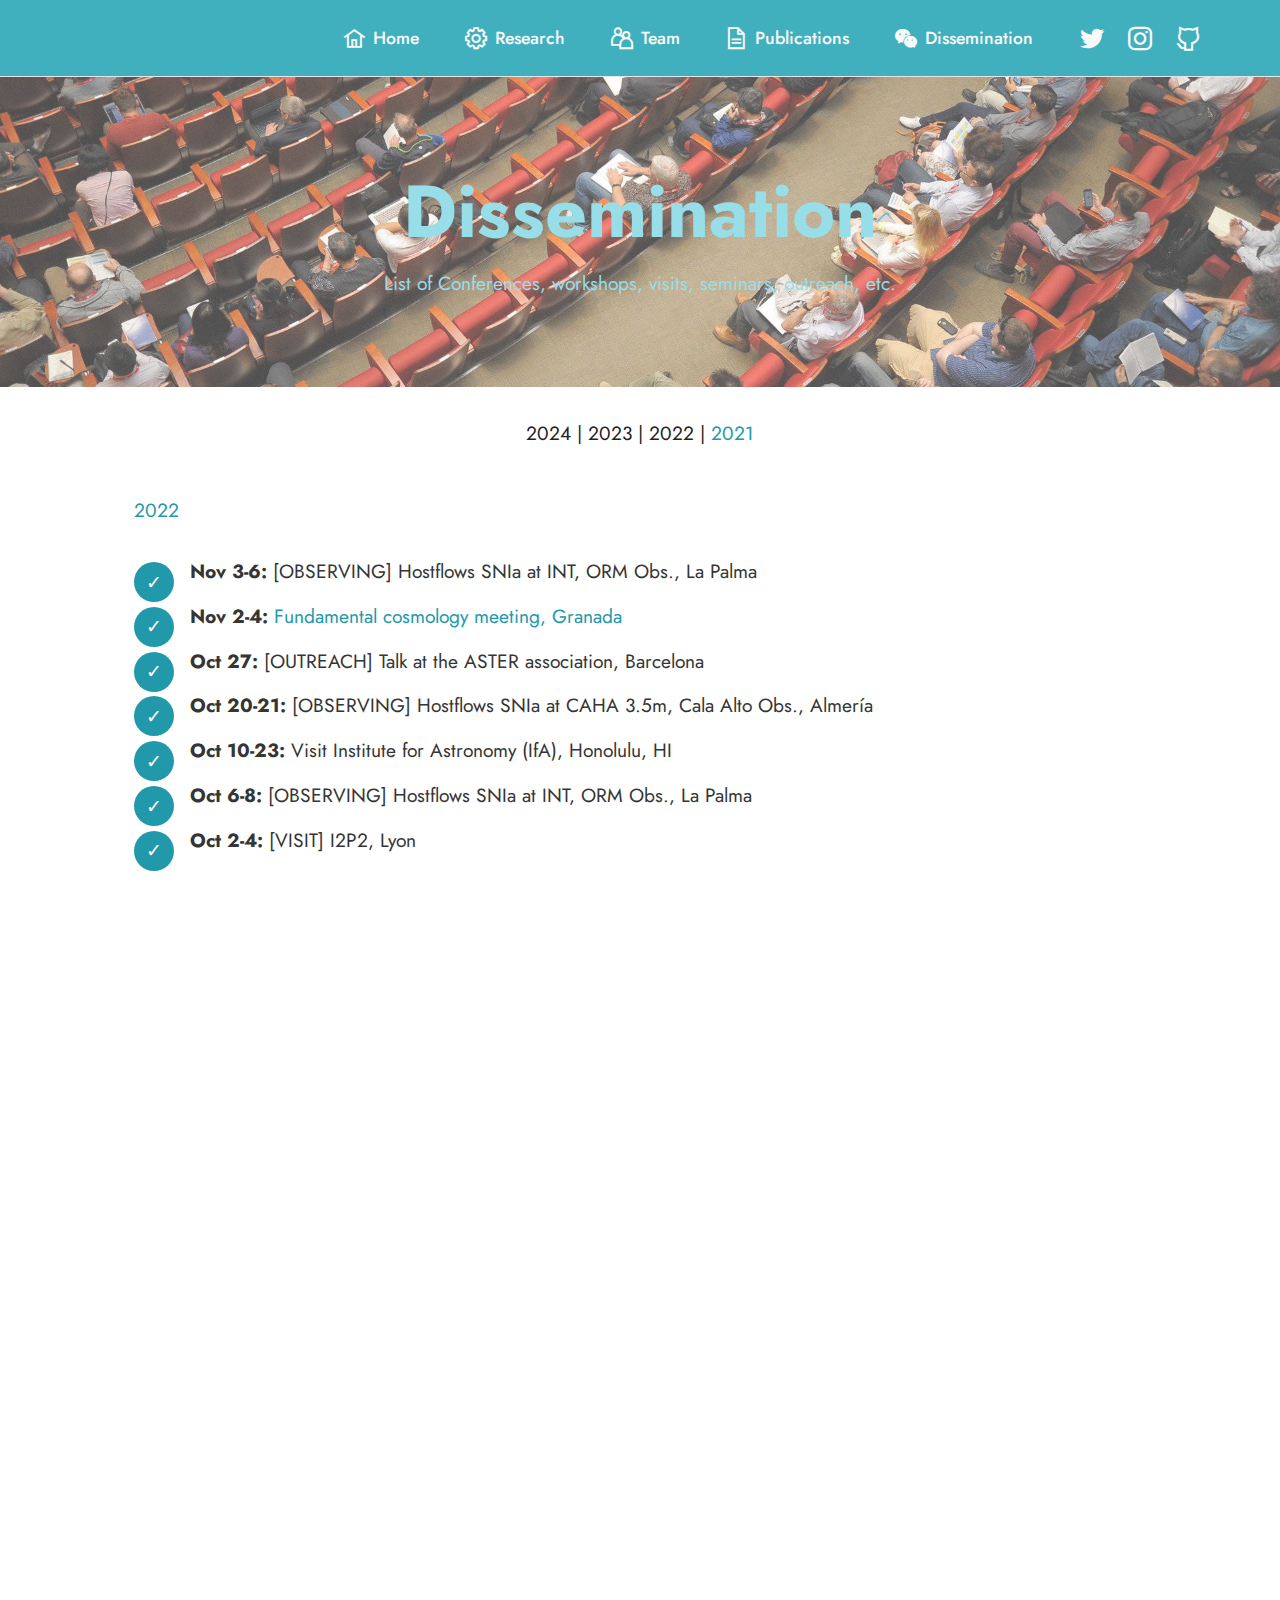
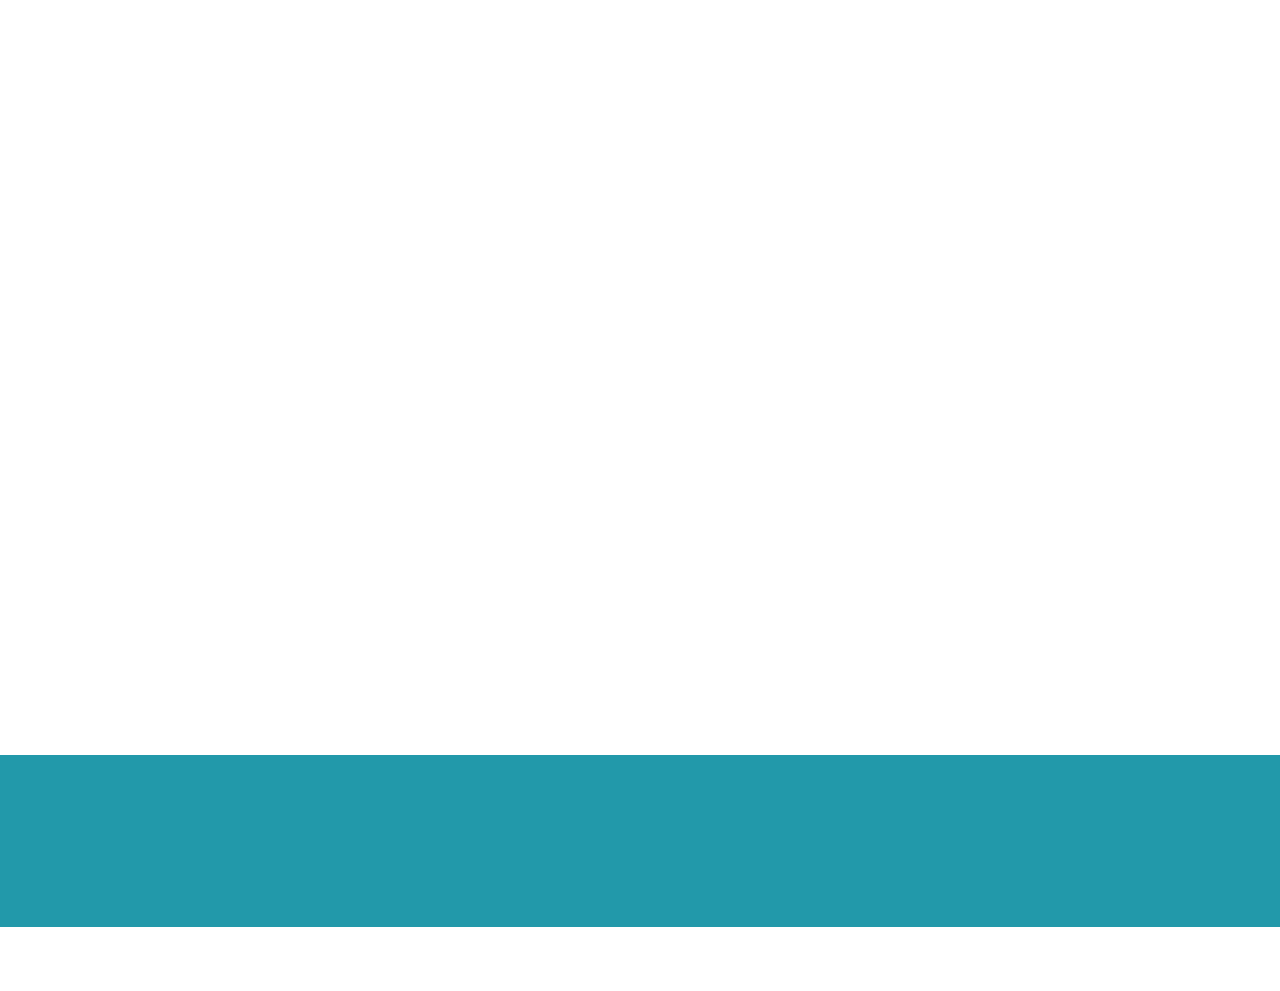
==== dissemination.html @ d5dd7481 "update october 2022" ====
<!DOCTYPE html>
<html  >
<head>
  <!-- Site made with Mobirise Website Builder v5.6.13, https://mobirise.com -->
  <meta charset="UTF-8">
  <meta http-equiv="X-UA-Compatible" content="IE=edge">
  <meta name="generator" content="Mobirise v5.6.13, mobirise.com">
  <meta name="twitter:card" content="summary_large_image"/>
  <meta name="twitter:image:src" content="">
  <meta property="og:image" content="">
  <meta name="twitter:title" content="Dissemination">
  <meta name="viewport" content="width=device-width, initial-scale=1, minimum-scale=1">
  <link rel="shortcut icon" href="assets/images/210022401-323435589428590-2045429454813105578-n-128x128.png" type="image/x-icon">
  <meta name="description" content="">
  
  
  <title>Dissemination</title>
  <link rel="stylesheet" href="assets/web/assets/mobirise-icons2/mobirise2.css">
  <link rel="stylesheet" href="assets/bootstrap/css/bootstrap.min.css">
  <link rel="stylesheet" href="assets/bootstrap/css/bootstrap-grid.min.css">
  <link rel="stylesheet" href="assets/bootstrap/css/bootstrap-reboot.min.css">
  <link rel="stylesheet" href="assets/parallax/jarallax.css">
  <link rel="stylesheet" href="assets/animatecss/animate.css">
  <link rel="stylesheet" href="assets/dropdown/css/style.css">
  <link rel="stylesheet" href="assets/socicon/css/styles.css">
  <link rel="stylesheet" href="assets/theme/css/style.css">
  <link rel="preload" href="https://fonts.googleapis.com/css?family=Jost:100,200,300,400,500,600,700,800,900,100i,200i,300i,400i,500i,600i,700i,800i,900i&display=swap" as="style" onload="this.onload=null;this.rel='stylesheet'">
  <noscript><link rel="stylesheet" href="https://fonts.googleapis.com/css?family=Jost:100,200,300,400,500,600,700,800,900,100i,200i,300i,400i,500i,600i,700i,800i,900i&display=swap"></noscript>
  <link rel="preload" as="style" href="assets/mobirise/css/mbr-additional.css"><link rel="stylesheet" href="assets/mobirise/css/mbr-additional.css" type="text/css">
  
  
  
  
</head>
<body>
  
  <section data-bs-version="5.1" class="menu cid-sEGIknJyqB" once="menu" id="menu1-20">
    
    <nav class="navbar navbar-dropdown navbar-fixed-top navbar-expand-lg">
        <div class="container-fluid">
            <div class="navbar-brand">
                
                
            </div>
            <button class="navbar-toggler" type="button" data-toggle="collapse" data-bs-toggle="collapse" data-target="#navbarSupportedContent" data-bs-target="#navbarSupportedContent" aria-controls="navbarNavAltMarkup" aria-expanded="false" aria-label="Toggle navigation">
                <div class="hamburger">
                    <span></span>
                    <span></span>
                    <span></span>
                    <span></span>
                </div>
            </button>
            <div class="collapse navbar-collapse" id="navbarSupportedContent">
                <ul class="navbar-nav nav-dropdown nav-right navbar-nav-top-padding" data-app-modern-menu="true"><li class="nav-item"><a class="nav-link link text-white text-primary display-4" href="index.html"><span class="mobi-mbri mobi-mbri-home mbr-iconfont mbr-iconfont-btn"></span>Home</a></li><li class="nav-item"><a class="nav-link link text-white text-primary display-4" href="research.html"><span class="mobi-mbri mobi-mbri-setting mbr-iconfont mbr-iconfont-btn"></span>Research</a></li><li class="nav-item"><a class="nav-link link text-white text-primary display-4" href="team.html"><span class="mobi-mbri mobi-mbri-users mbr-iconfont mbr-iconfont-btn"></span>Team</a></li><li class="nav-item"><a class="nav-link link text-white text-primary display-4" href="publications.html"><span class="mobi-mbri mobi-mbri-file mbr-iconfont mbr-iconfont-btn"></span>Publications</a></li>
                    <li class="nav-item"><a class="nav-link link text-white text-primary display-4" href="dissemination.html"><span class="socicon socicon-wechat mbr-iconfont mbr-iconfont-btn"></span>Dissemination</a></li></ul>
                <div class="icons-menu">
                    <a class="iconfont-wrapper" href="https://twitter.com/hostflows" target="_blank">
                        <span class="p-2 mbr-iconfont socicon-twitter socicon"></span>
                    </a>
                    <a class="iconfont-wrapper" href="https://www.instagram.com/hostflows" target="_blank">
                        <span class="p-2 mbr-iconfont socicon-instagram socicon"></span>
                    </a>
                    <a class="iconfont-wrapper" href="https://github.com/HOSTFLOWS" target="_blank">
                        <span class="p-2 mbr-iconfont mobi-mbri-github mobi-mbri"></span>
                    </a>
                    
                </div>
                
            </div>
        </div>
    </nav>

</section>

<section data-bs-version="5.1" class="header1 cid-sEGIkmX4kV mbr-parallax-background" id="header1-1u">

    

    <div class="mbr-overlay" style="opacity: 0.3; background-color: rgb(255, 255, 255);"></div>

    <div class="align-center container">
        <div class="row justify-content-center">
            <div class="col-12 col-lg-11">
                <h1 class="mbr-section-title mbr-fonts-style mb-3 display-1"><strong>Dissemination</strong></h1>
                <h2 class="mbr-section-title mbr-fonts-style mb-3 display-7">List of Conferences, workshops, visits, seminars, outreach, etc.<div><br></div><div><br></div></h2>
                
                
            </div>
        </div>
    </div>
</section>

<section data-bs-version="5.1" class="content4 cid-sF9znTnCNv" id="content4-3q">
    
    
    <div class="container">
        <div class="row justify-content-center">
            <div class="title col-md-12 col-lg-10">
                
                <h4 class="mbr-section-subtitle align-center mbr-fonts-style mb-4 display-7">2024 | 2023 | 2022&nbsp;| <a href="dissemination.html#content8-3u" class="text-info text-primary">2021</a></h4>
                
            </div>
        </div>
    </div>
</section>

<section data-bs-version="5.1" class="content8 cid-sVrHsAVtYS" id="content8-44">
    
    <div class="container">
        <div class="row justify-content-center">
            <div class="counter-container col-md-12 col-lg-11">
                <h4 class="mbr-section-title mbr-fonts-style mb-4 display-7">
                    2022</h4>
                <div class="mbr-text mbr-fonts-style display-7">
                    <ul>
                        </ul><ul><li><strong>Nov 3-6: </strong><span style="font-size: 1.2rem;">[OBSERVING] Hostflows SNIa at INT, ORM Obs., La Palma</span><br></li><li><strong>Nov 2-4: </strong><a href="https://home.iaa.csic.es/fundcosmo22/" class="text-info">Fundamental cosmology meeting, Granada</a></li><li><strong>Oct 27: </strong>[OUTREACH] Talk at the ASTER association, Barcelona</li><li><strong>Oct 20-21: </strong>[OBSERVING] Hostflows SNIa at CAHA 3.5m, Cala Alto Obs., Almería</li><li><strong>Oct 10-23: </strong>Visit Institute for Astronomy (IfA), Honolulu, HI</li><li><strong>Oct 6-8: </strong>[OBSERVING] Hostflows SNIa at INT, ORM Obs., La Palma</li><li><strong>Oct 2-4: </strong>[VISIT] I2P2, Lyon</li><li><strong>Sep 29-30: </strong>Visit Peter Brown, Texas A&amp;M U.</li><li><strong>Sep 14: </strong>[OUTREACH] Ciència amb tirador, Ànonims bar, Granollers&nbsp;</li><li><strong>Sep 5-9: </strong><a href="https://research.iac.es/congreso/SEA2022/pages/es/presentacion.php?lang=ES" class="text-info">Spanish Astronomical Society (SEA) meeting</a>, La Laguna</li><li><strong>Jul 4-8:</strong> <a href="https://indico.fysik.su.se/event/7667/" class="text-info">OKC-ZTF-DES Supernova Cosmology workshop</a>, Stockholm</li><li><strong>Jun 27 - Jul 1: </strong><a href="https://eas.unige.ch/EAS2022/" class="text-info">European Astronomical Society (EAS) 2022</a>, València</li><li><strong>Jun 20-22: </strong><a href="https://wiki.pessto.org/home-page/meetings/epessto-barcelona-meeting" class="text-info">ePESSTO+ collaboration meeting</a>, ICE-CSIC/IEEC, Barcelona</li><li><strong>Jun 4-6:</strong> <a href="https://indico.not.iac.es/event/1/" class="text-info">NOT - a telescope for the future</a>, La Palma</li><li><strong>May 18:</strong> [OUTREACH] Ciència amb tirador, Ànonims bar, Granollers&nbsp;</li><li><strong>May 18-20:</strong> <a href="https://cab.inta-csic.es/users/mcs/Estallidos/" class="text-info">XIII Estallidos workshop</a>, Madrid</li><li><strong>May 4-6: </strong><a href="https://indico.ice.csic.es/event/27/" class="text-info">16th Iberian Cosmology (IberiCOS) 2022</a>, ICE-CSIC, Bellaterra</li><li><strong>May 2-3: </strong>HOSTFLOWS meeting, ESO Garching, GER</li><li><strong>Apr 28:</strong> [OUTREACH] <a href="https://www.ambgdegranollers.cat/" class="text-info">Amb G de Granollers</a>, Roca Umbert, Granollers</li><li><strong>April 11-13: </strong>[VIRTUAL] South American Supernovae 2022</li><li><strong>Apr 4-7:</strong> <a href="https://events.au.dk/lsst" class="text-info">Denmark LSST community meeting</a>, Copenhagen</li><li><strong>Mar 6-13: </strong><span style="font-size: 1.2rem;">HOSTFLOWS meeting, U. Aarhus, DK</span><br></li><li><span style="font-size: 1.2rem;"><strong>Feb 5: </strong>[OBSERVING]&nbsp;Hostflows SNIa at NOT, ORM Obs., La Palma</span></li><li><span style="font-size: 1.2rem;"><strong>Feb 4: </strong>[SEMINAR]&nbsp;Institute of Space Sciences, ICE-CSIC</span><br></li><li><span style="font-size: 1.2rem;"><strong>Feb 3: </strong>[SEMINAR]&nbsp;Instituto de Astrofísica de Canarias (IAC), Tenerife</span></li><li><span style="font-size: 1.2rem;"><strong>Feb 2-6: </strong>Outreach trip with artists to ORM Obs., LaPalma</span></li><li><span style="font-size: 1.2rem;"><strong>Jan 25-27: </strong>[VISIT]&nbsp;CIEMAT, Madrid</span></li>
                    </ul>
                </div>
            </div>
        </div>
    </div>
</section>

<section data-bs-version="5.1" class="content8 cid-sF9zzdxqIj" id="content8-3u">
    
    <div class="container">
        <div class="row justify-content-center">
            <div class="counter-container col-md-12 col-lg-11">
                <h4 class="mbr-section-title mbr-fonts-style mb-4 display-7">
                    2021</h4>
                <div class="mbr-text mbr-fonts-style display-7">
                    <ul>
                        <li><strong>Dec 3-8: </strong><a href="https://sn-crisp.github.io/CRISP2021" class="text-info">CRISP 2021</a> meeting, Peniche, Portugal</li><li><strong>Nov 24:</strong> Outreach talk, Escola l'Alzina, Molins de Rei</li><li><strong>Nov 22:</strong> [VIRTUAL] Lecture on Integral Field Spectroscopy, Purdue University</li><li><strong>Nov 15-19:</strong> [VIRTUAL] <a href="https://roman.gsfc.nasa.gov/science/workshop112021" class="text-info">Roman Science Team Community Briefing</a></li><li><strong>Nov 15-19:&nbsp;</strong><span style="font-size: 1.2rem;">[VIRTUAL]</span><span style="font-size: 1.2rem;">&nbsp;</span><a href="https://sites.google.com/view/supervirtual2021" class="text-info" style="font-size: 1.2rem;">Supervirtual 2021</a><span style="font-size: 1.2rem;"> - From common to exotic transients</span></li><li><span style="font-size: 1.2rem;"><strong>Nov 15-19:</strong> [VIRTUAL] OPC ESO P109 panel meeting.</span></li><li><strong>Oct 22: </strong>Visit to <a href="http://lab06.umanresa.cat/" class="text-info">Lab0-6</a> at Universitat de Manresa for the magnet project, Manresa&nbsp;</li><li><strong>Sep 27 - Oct 1: </strong><a href="https://indico.ph.tum.de/event/6895/overview" class="text-info">Workshop on the Hubble Tension</a>, MIAPP, Garching.</li><li><strong>Sep 21-22:</strong> HOSTFLOWS Kick-off meeting, ICE, Bellaterra.</li><li><strong>Sep 6: </strong>1st meeting of the ICE - Gabriel Castellà school Magnet project, Igualada</li>
                    </ul>
                </div>
            </div>
        </div>
    </div>
</section>

<section data-bs-version="5.1" class="footer3 cid-sFCpTfPV45" once="footers" id="footer3-3z">

    

    

    <div class="container">
        <div class="media-container-row align-center mbr-white">
            <div class="row row-links">
                <ul class="foot-menu">
                    
                    
                    
                    
                    
                <li class="foot-menu-item mbr-fonts-style display-7"><a href="index.html" class="text-danger">Home</a></li><li class="foot-menu-item mbr-fonts-style display-7"><a href="research.html" class="text-danger">Research</a></li><li class="foot-menu-item mbr-fonts-style display-7"><a href="team.html" class="text-danger">Team</a></li><li class="foot-menu-item mbr-fonts-style display-7"><a href="publications.html" class="text-danger">Publications</a></li><li class="foot-menu-item mbr-fonts-style display-7"><a href="dissemination.html" class="text-danger">Dissemination</a></li></ul>
            </div>
            <div class="row social-row">
                <div class="social-list align-right pb-2">
                    
                    
                    
                    
                    
                    
                <div class="soc-item">
                        <a href="https://twitter.com/hostflows" target="_blank">
                            <span class="mbr-iconfont mbr-iconfont-social socicon-twitter socicon" style="color: rgb(255, 255, 255); fill: rgb(255, 255, 255);"></span>
                        </a>
                    </div><div class="soc-item">
                        <a href="https://www.instagram.com/hostflows" target="_blank">
                            <span class="mbr-iconfont mbr-iconfont-social socicon-instagram socicon" style="color: rgb(255, 255, 255); fill: rgb(255, 255, 255);"></span>
                        </a>
                    </div><div class="soc-item">
                        <a href="https://github.com/HOSTFLOWS" target="_blank">
                            <span class="mbr-iconfont mbr-iconfont-social mobi-mbri-github mobi-mbri" style="color: rgb(255, 255, 255); fill: rgb(255, 255, 255);"></span>
                        </a>
                    </div></div>
            </div>
            <div class="row row-copirayt">
                <p class="mbr-text mb-0 mbr-fonts-style mbr-white align-center display-4"><em>
                    Funded by the Spanish Ministry of Science, Innovation and Universities (MICIU) project PID2020-115253GA-I00
                </em></p>
            </div>
        </div>
    </div>
</section><section class="display-7" style="padding: 0;align-items: center;justify-content: center;flex-wrap: wrap;    align-content: center;display: flex;position: relative;height: 4rem;"><a href="https://mobiri.se/2549836" style="flex: 1 1;height: 4rem;position: absolute;width: 100%;z-index: 1;"><img alt="" style="height: 4rem;" src="[data-uri]"></a><p style="margin: 0;text-align: center;" class="display-7">Built with Mobirise &#8204;</p><a style="z-index:1" href="https://mobirise.com/website-design-software.html">Free Web Page Designing Software</a></section><script src="assets/bootstrap/js/bootstrap.bundle.min.js"></script>  <script src="assets/parallax/jarallax.js"></script>  <script src="assets/smoothscroll/smooth-scroll.js"></script>  <script src="assets/ytplayer/index.js"></script>  <script src="assets/dropdown/js/navbar-dropdown.js"></script>  <script src="assets/theme/js/script.js"></script>  
  
  
 <div id="scrollToTop" class="scrollToTop mbr-arrow-up"><a style="text-align: center;"><i class="mbr-arrow-up-icon mbr-arrow-up-icon-cm cm-icon cm-icon-smallarrow-up"></i></a></div>
    <input name="animation" type="hidden">
  </body>
</html>
---- assets/web/assets/mobirise-icons2/mobirise2.css ----
@font-face {
  font-family: 'Moririse2';
  font-display: swap;
  src:  url('mobirise2.eot?f2bix4');
  src:  url('mobirise2.eot?f2bix4#iefix') format('embedded-opentype'),
    url('mobirise2.ttf?f2bix4') format('truetype'),
    url('mobirise2.woff?f2bix4') format('woff'),
    url('mobirise2.svg?f2bix4#mobirise2') format('svg');
  font-weight: normal;
  font-style: normal;
}

[class^="mobi-"], [class*=" mobi-"] {
  /* use !important to prevent issues with browser extensions that change fonts */
  font-family: 'Moririse2' !important;
  speak: none;
  font-style: normal;
  font-weight: normal;
  font-variant: normal;
  text-transform: none;
  line-height: 1;

  /* Better Font Rendering =========== */
  -webkit-font-smoothing: antialiased;
  -moz-osx-font-smoothing: grayscale;
}

.mobi-mbri-add-submenu:before {
  content: "\e900";
}
.mobi-mbri-alert:before {
  content: "\e901";
}
.mobi-mbri-align-center:before {
  content: "\e902";
}
.mobi-mbri-align-justify:before {
  content: "\e903";
}
.mobi-mbri-align-left:before {
  content: "\e904";
}
.mobi-mbri-align-right:before {
  content: "\e905";
}
.mobi-mbri-android:before {
  content: "\e906";
}
.mobi-mbri-apple:before {
  content: "\e907";
}
.mobi-mbri-arrow-down:before {
  content: "\e908";
}
.mobi-mbri-arrow-next:before {
  content: "\e909";
}
.mobi-mbri-arrow-prev:before {
  content: "\e90a";
}
.mobi-mbri-arrow-up:before {
  content: "\e90b";
}
.mobi-mbri-bold:before {
  content: "\e90c";
}
.mobi-mbri-bookmark:before {
  content: "\e90d";
}
.mobi-mbri-bootstrap:before {
  content: "\e90e";
}
.mobi-mbri-briefcase:before {
  content: "\e90f";
}
.mobi-mbri-browse:before {
  content: "\e910";
}
.mobi-mbri-bulleted-list:before {
  content: "\e911";
}
.mobi-mbri-calendar:before {
  content: "\e912";
}
.mobi-mbri-camera:before {
  content: "\e913";
}
.mobi-mbri-cart-add:before {
  content: "\e914";
}
.mobi-mbri-cart-full:before {
  content: "\e915";
}
.mobi-mbri-cash:before {
  content: "\e916";
}
.mobi-mbri-change-style:before {
  content: "\e917";
}
.mobi-mbri-chat:before {
  content: "\e918";
}
.mobi-mbri-clock:before {
  content: "\e919";
}
.mobi-mbri-close:before {
  content: "\e91a";
}
.mobi-mbri-cloud:before {
  content: "\e91b";
}
.mobi-mbri-code:before {
  content: "\e91c";
}
.mobi-mbri-contact-form:before {
  content: "\e91d";
}
.mobi-mbri-credit-card:before {
  content: "\e91e";
}
.mobi-mbri-cursor-click:before {
  content: "\e91f";
}
.mobi-mbri-cust-feedback:before {
  content: "\e920";
}
.mobi-mbri-database:before {
  content: "\e921";
}
.mobi-mbri-delivery:before {
  content: "\e922";
}
.mobi-mbri-desktop:before {
  content: "\e923";
}
.mobi-mbri-devices:before {
  content: "\e924";
}
.mobi-mbri-down:before {
  content: "\e925";
}
.mobi-mbri-download-2:before {
  content: "\e926";
}
.mobi-mbri-download:before {
  content: "\e927";
}
.mobi-mbri-drag-n-drop-2:before {
  content: "\e928";
}
.mobi-mbri-drag-n-drop:before {
  content: "\e929";
}
.mobi-mbri-edit-2:before {
  content: "\e92a";
}
.mobi-mbri-edit:before {
  content: "\e92b";
}
.mobi-mbri-error:before {
  content: "\e92c";
}
.mobi-mbri-extension:before {
  content: "\e92d";
}
.mobi-mbri-features:before {
  content: "\e92e";
}
.mobi-mbri-file:before {
  content: "\e92f";
}
.mobi-mbri-flag:before {
  content: "\e930";
}
.mobi-mbri-folder:before {
  content: "\e931";
}
.mobi-mbri-gift:before {
  content: "\e932";
}
.mobi-mbri-github:before {
  content: "\e933";
}
.mobi-mbri-globe-2:before {
  content: "\e934";
}
.mobi-mbri-globe:before {
  content: "\e935";
}
.mobi-mbri-growing-chart:before {
  content: "\e936";
}
.mobi-mbri-hearth:before {
  content: "\e937";
}
.mobi-mbri-help:before {
  content: "\e938";
}
.mobi-mbri-home:before {
  content: "\e939";
}
.mobi-mbri-hot-cup:before {
  content: "\e93a";
}
.mobi-mbri-idea:before {
  content: "\e93b";
}
.mobi-mbri-image-gallery:before {
  content: "\e93c";
}
.mobi-mbri-image-slider:before {
  content: "\e93d";
}
.mobi-mbri-info:before {
  content: "\e93e";
}
.mobi-mbri-italic:before {
  content: "\e93f";
}
.mobi-mbri-key:before {
  content: "\e940";
}
.mobi-mbri-laptop:before {
  content: "\e941";
}
.mobi-mbri-layers:before {
  content: "\e942";
}
.mobi-mbri-left-right:before {
  content: "\e943";
}
.mobi-mbri-left:before {
  content: "\e944";
}
.mobi-mbri-letter:before {
  content: "\e945";
}
.mobi-mbri-like:before {
  content: "\e946";
}
.mobi-mbri-link:before {
  content: "\e947";
}
.mobi-mbri-lock:before {
  content: "\e948";
}
.mobi-mbri-login:before {
  content: "\e949";
}
.mobi-mbri-logout:before {
  content: "\e94a";
}
.mobi-mbri-magic-stick:before {
  content: "\e94b";
}
.mobi-mbri-map-pin:before {
  content: "\e94c";
}
.mobi-mbri-menu:before {
  content: "\e94d";
}
.mobi-mbri-mobile-2:before {
  content: "\e94e";
}
.mobi-mbri-mobile-horizontal:before {
  content: "\e94f";
}
.mobi-mbri-mobile:before {
  content: "\e950";
}
.mobi-mbri-mobirise:before {
  content: "\e951";
}
.mobi-mbri-more-horizontal:before {
  content: "\e952";
}
.mobi-mbri-more-vertical:before {
  content: "\e953";
}
.mobi-mbri-music:before {
  content: "\e954";
}
.mobi-mbri-new-file:before {
  content: "\e955";
}
.mobi-mbri-numbered-list:before {
  content: "\e956";
}
.mobi-mbri-opened-folder:before {
  content: "\e957";
}
.mobi-mbri-pages:before {
  content: "\e958";
}
.mobi-mbri-paper-plane:before {
  content: "\e959";
}
.mobi-mbri-paperclip:before {
  content: "\e95a";
}
.mobi-mbri-phone:before {
  content: "\e95b";
}
.mobi-mbri-photo:before {
  content: "\e95c";
}
.mobi-mbri-photos:before {
  content: "\e95d";
}
.mobi-mbri-pin:before {
  content: "\e95e";
}
.mobi-mbri-play:before {
  content: "\e95f";
}
.mobi-mbri-plus:before {
  content: "\e960";
}
.mobi-mbri-preview:before {
  content: "\e961";
}
.mobi-mbri-print:before {
  content: "\e962";
}
.mobi-mbri-protect:before {
  content: "\e963";
}
.mobi-mbri-question:before {
  content: "\e964";
}
.mobi-mbri-quote-left:before {
  content: "\e965";
}
.mobi-mbri-quote-right:before {
  content: "\e966";
}
.mobi-mbri-redo:before {
  content: "\e967";
}
.mobi-mbri-refresh:before {
  content: "\e968";
}
.mobi-mbri-responsive-2:before {
  content: "\e969";
}
.mobi-mbri-responsive:before {
  content: "\e96a";
}
.mobi-mbri-right:before {
  content: "\e96b";
}
.mobi-mbri-rocket:before {
  content: "\e96c";
}
.mobi-mbri-sad-face:before {
  content: "\e96d";
}
.mobi-mbri-sale:before {
  content: "\e96e";
}
.mobi-mbri-save:before {
  content: "\e96f";
}
.mobi-mbri-search:before {
  content: "\e970";
}
.mobi-mbri-setting-2:before {
  content: "\e971";
}
.mobi-mbri-setting-3:before {
  content: "\e972";
}
.mobi-mbri-setting:before {
  content: "\e973";
}
.mobi-mbri-share:before {
  content: "\e974";
}
.mobi-mbri-shopping-bag:before {
  content: "\e975";
}
.mobi-mbri-shopping-basket:before {
  content: "\e976";
}
.mobi-mbri-shopping-cart:before {
  content: "\e977";
}
.mobi-mbri-sites:before {
  content: "\e978";
}
.mobi-mbri-smile-face:before {
  content: "\e979";
}
.mobi-mbri-speed:before {
  content: "\e97a";
}
.mobi-mbri-star:before {
  content: "\e97b";
}
.mobi-mbri-success:before {
  content: "\e97c";
}
.mobi-mbri-sun:before {
  content: "\e97d";
}
.mobi-mbri-sun2:before {
  content: "\e97e";
}
.mobi-mbri-tablet-vertical:before {
  content: "\e97f";
}
.mobi-mbri-tablet:before {
  content: "\e980";
}
.mobi-mbri-target:before {
  content: "\e981";
}
.mobi-mbri-timer:before {
  content: "\e982";
}
.mobi-mbri-to-ftp:before {
  content: "\e983";
}
.mobi-mbri-to-local-drive:before {
  content: "\e984";
}
.mobi-mbri-touch-swipe:before {
  content: "\e985";
}
.mobi-mbri-touch:before {
  content: "\e986";
}
.mobi-mbri-trash:before {
  content: "\e987";
}
.mobi-mbri-underline:before {
  content: "\e988";
}
.mobi-mbri-undo:before {
  content: "\e989";
}
.mobi-mbri-unlink:before {
  content: "\e98a";
}
.mobi-mbri-unlock:before {
  content: "\e98b";
}
.mobi-mbri-up-down:before {
  content: "\e98c";
}
.mobi-mbri-up:before {
  content: "\e98d";
}
.mobi-mbri-update:before {
  content: "\e98e";
}
.mobi-mbri-upload-2:before {
  content: "\e98f";
}
.mobi-mbri-upload:before {
  content: "\e990";
}
.mobi-mbri-user-2:before {
  content: "\e991";
}
.mobi-mbri-user:before {
  content: "\e992";
}
.mobi-mbri-users:before {
  content: "\e993";
}
.mobi-mbri-video-play:before {
  content: "\e994";
}
.mobi-mbri-video:before {
  content: "\e995";
}
.mobi-mbri-watch:before {
  content: "\e996";
}
.mobi-mbri-website-theme-2:before {
  content: "\e997";
}
.mobi-mbri-website-theme:before {
  content: "\e998";
}
.mobi-mbri-wifi:before {
  content: "\e999";
}
.mobi-mbri-windows:before {
  content: "\e99a";
}
.mobi-mbri-zoom-in:before {
  content: "\e99b";
}
.mobi-mbri-zoom-out:before {
  content: "\e99c";
}
---- assets/dropdown/css/style.css ----
.navbar-dropdown {
  left: 0;
  padding: 0;
  position: absolute;
  right: 0;
  top: 0;
  transition: all 0.45s ease;
  z-index: 1030;
  background: #282828; }
  .navbar-dropdown .navbar-logo {
    margin-right: 0.8rem;
    transition: margin 0.3s ease-in-out;
    vertical-align: middle; }
    .navbar-dropdown .navbar-logo img {
      height: 3.125rem;
      transition: all 0.3s ease-in-out; }
    .navbar-dropdown .navbar-logo.mbr-iconfont {
      font-size: 3.125rem;
      line-height: 3.125rem; }
  .navbar-dropdown .navbar-caption {
    font-weight: 700;
    white-space: normal;
    vertical-align: -4px;
    line-height: 3.125rem !important; }
    .navbar-dropdown .navbar-caption, .navbar-dropdown .navbar-caption:hover {
      color: inherit;
      text-decoration: none; }
  .navbar-dropdown .mbr-iconfont + .navbar-caption {
    vertical-align: -1px; }
  .navbar-dropdown.navbar-fixed-top {
    position: fixed; }
  .navbar-dropdown .navbar-brand span {
    vertical-align: -4px; }
  .navbar-dropdown.bg-color.transparent {
    background: none; }
  .navbar-dropdown.navbar-short .navbar-brand {
    padding: 0.625rem 0; }
    .navbar-dropdown.navbar-short .navbar-brand span {
      vertical-align: -1px; }
  .navbar-dropdown.navbar-short .navbar-caption {
    line-height: 2.375rem !important;
    vertical-align: -2px; }
  .navbar-dropdown.navbar-short .navbar-logo {
    margin-right: 0.5rem; }
    .navbar-dropdown.navbar-short .navbar-logo img {
      height: 2.375rem; }
    .navbar-dropdown.navbar-short .navbar-logo.mbr-iconfont {
      font-size: 2.375rem;
      line-height: 2.375rem; }
  .navbar-dropdown.navbar-short .mbr-table-cell {
    height: 3.625rem; }
  .navbar-dropdown .navbar-close {
    left: 0.6875rem;
    position: fixed;
    top: 0.75rem;
    z-index: 1000; }
  .navbar-dropdown .hamburger-icon {
    content: "";
    display: inline-block;
    vertical-align: middle;
    width: 16px;
    -webkit-box-shadow: 0 -6px 0 1px #282828,0 0 0 1px #282828,0 6px 0 1px #282828;
    -moz-box-shadow: 0 -6px 0 1px #282828,0 0 0 1px #282828,0 6px 0 1px #282828;
    box-shadow: 0 -6px 0 1px #282828,0 0 0 1px #282828,0 6px 0 1px #282828; }

.dropdown-menu .dropdown-toggle[data-toggle="dropdown-submenu"]::after {
  border-bottom: 0.35em solid transparent;
  border-left: 0.35em solid;
  border-right: 0;
  border-top: 0.35em solid transparent;
  margin-left: 0.3rem; }

.dropdown-menu .dropdown-item:focus {
  outline: 0; }

.nav-dropdown {
  font-size: 0.75rem;
  font-weight: 500;
  height: auto !important; }
  .nav-dropdown .nav-btn {
    padding-left: 1rem; }
  .nav-dropdown .link {
    margin: .667em 1.667em;
    font-weight: 500;
    padding: 0;
    transition: color .2s ease-in-out; }
    .nav-dropdown .link.dropdown-toggle {
      margin-right: 2.583em; }
      .nav-dropdown .link.dropdown-toggle::after {
        margin-left: .25rem;
        border-top: 0.35em solid;
        border-right: 0.35em solid transparent;
        border-left: 0.35em solid transparent;
        border-bottom: 0; }
      .nav-dropdown .link.dropdown-toggle[aria-expanded="true"] {
        margin: 0;
        padding: 0.667em 3.263em  0.667em 1.667em; }
  .nav-dropdown .link::after,
  .nav-dropdown .dropdown-item::after {
    color: inherit; }
  .nav-dropdown .btn {
    font-size: 0.75rem;
    font-weight: 700;
    letter-spacing: 0;
    margin-bottom: 0;
    padding-left: 1.25rem;
    padding-right: 1.25rem; }
  .nav-dropdown .dropdown-menu {
    border-radius: 0;
    border: 0;
    left: 0;
    margin: 0;
    padding-bottom: 1.25rem;
    padding-top: 1.25rem;
    position: relative; }
  .nav-dropdown .dropdown-submenu {
    margin-left: 0.125rem;
    top: 0; }
  .nav-dropdown .dropdown-item {
    font-weight: 500;
    line-height: 2;
    padding: 0.3846em 4.615em 0.3846em 1.5385em;
    position: relative;
    transition: color .2s ease-in-out, background-color .2s ease-in-out; }
    .nav-dropdown .dropdown-item::after {
      margin-top: -0.3077em;
      position: absolute;
      right: 1.1538em;
      top: 50%; }
    .nav-dropdown .dropdown-item:focus, .nav-dropdown .dropdown-item:hover {
      background: none; }

@media (max-width: 767px) {
  .nav-dropdown.navbar-toggleable-sm {
    bottom: 0;
    display: none;
    left: 0;
    overflow-x: hidden;
    position: fixed;
    top: 0;
    transform: translateX(-100%);
    -ms-transform: translateX(-100%);
    -webkit-transform: translateX(-100%);
    width: 18.75rem;
    z-index: 999; } }
.nav-dropdown.navbar-toggleable-xl {
  bottom: 0;
  display: none;
  left: 0;
  overflow-x: hidden;
  position: fixed;
  top: 0;
  transform: translateX(-100%);
  -ms-transform: translateX(-100%);
  -webkit-transform: translateX(-100%);
  width: 18.75rem;
  z-index: 999; }

.nav-dropdown-sm {
  display: block !important;
  overflow-x: hidden;
  overflow: auto;
  padding-top: 3.875rem; }
  .nav-dropdown-sm::after {
    content: "";
    display: block;
    height: 3rem;
    width: 100%; }
  .nav-dropdown-sm.collapse.in ~ .navbar-close {
    display: block !important; }
  .nav-dropdown-sm.collapsing, .nav-dropdown-sm.collapse.in {
    transform: translateX(0);
    -ms-transform: translateX(0);
    -webkit-transform: translateX(0);
    transition: all 0.25s ease-out;
    -webkit-transition: all 0.25s ease-out;
    background: #282828; }
  .nav-dropdown-sm.collapsing[aria-expanded="false"] {
    transform: translateX(-100%);
    -ms-transform: translateX(-100%);
    -webkit-transform: translateX(-100%); }
  .nav-dropdown-sm .nav-item {
    display: block;
    margin-left: 0 !important;
    padding-left: 0; }
  .nav-dropdown-sm .link,
  .nav-dropdown-sm .dropdown-item {
    border-top: 1px dotted rgba(255, 255, 255, 0.1);
    font-size: 0.8125rem;
    line-height: 1.6;
    margin: 0 !important;
    padding: 0.875rem 2.4rem 0.875rem 1.5625rem !important;
    position: relative;
    white-space: normal; }
    .nav-dropdown-sm .link:focus, .nav-dropdown-sm .link:hover,
    .nav-dropdown-sm .dropdown-item:focus,
    .nav-dropdown-sm .dropdown-item:hover {
      background: rgba(0, 0, 0, 0.2) !important;
      color: #c0a375; }
  .nav-dropdown-sm .nav-btn {
    position: relative;
    padding: 1.5625rem 1.5625rem 0 1.5625rem; }
    .nav-dropdown-sm .nav-btn::before {
      border-top: 1px dotted rgba(255, 255, 255, 0.1);
      content: "";
      left: 0;
      position: absolute;
      top: 0;
      width: 100%; }
    .nav-dropdown-sm .nav-btn + .nav-btn {
      padding-top: 0.625rem; }
      .nav-dropdown-sm .nav-btn + .nav-btn::before {
        display: none; }
  .nav-dropdown-sm .btn {
    padding: 0.625rem 0; }
  .nav-dropdown-sm .dropdown-toggle[data-toggle="dropdown-submenu"]::after {
    margin-left: .25rem;
    border-top: 0.35em solid;
    border-right: 0.35em solid transparent;
    border-left: 0.35em solid transparent;
    border-bottom: 0; }
  .nav-dropdown-sm .dropdown-toggle[data-toggle="dropdown-submenu"][aria-expanded="true"]::after {
    border-top: 0;
    border-right: 0.35em solid transparent;
    border-left: 0.35em solid transparent;
    border-bottom: 0.35em solid; }
  .nav-dropdown-sm .dropdown-menu {
    margin: 0;
    padding: 0;
    position: relative;
    top: 0;
    left: 0;
    width: 100%;
    border: 0;
    float: none;
    border-radius: 0;
    background: none; }
  .nav-dropdown-sm .dropdown-submenu {
    left: 100%;
    margin-left: 0.125rem;
    margin-top: -1.25rem;
    top: 0; }

.navbar-toggleable-sm .nav-dropdown .dropdown-menu {
  position: absolute; }

.navbar-toggleable-sm .nav-dropdown .dropdown-submenu {
  left: 100%;
  margin-left: 0.125rem;
  margin-top: -1.25rem;
  top: 0; }

.navbar-toggleable-sm.opened .nav-dropdown .dropdown-menu {
  position: relative; }

.navbar-toggleable-sm.opened .nav-dropdown .dropdown-submenu {
  left: 0;
  margin-left: 00rem;
  margin-top: 0rem;
  top: 0; }

.is-builder .nav-dropdown.collapsing {
  transition: none !important; }

/*# sourceMappingURL=style.css.map */
---- assets/socicon/css/styles.css ----
@charset "UTF-8";

@font-face {
  font-family: 'Socicon';
  src:  url('../fonts/socicon.eot');
  src:  url('../fonts/socicon.eot?#iefix') format('embedded-opentype'),
    url('../fonts/socicon.woff2') format('woff2'),
    url('../fonts/socicon.ttf') format('truetype'),
    url('../fonts/socicon.woff') format('woff'),
    url('../fonts/socicon.svg#socicon') format('svg');
  font-weight: normal;
  font-style: normal;
  font-display: swap;
}

[data-icon]:before {
  font-family: "socicon" !important;
  content: attr(data-icon);
  font-style: normal !important;
  font-weight: normal !important;
  font-variant: normal !important;
  text-transform: none !important;
  speak: none;
  line-height: 1;
  -webkit-font-smoothing: antialiased;
  -moz-osx-font-smoothing: grayscale;
}

[class^="socicon-"], [class*=" socicon-"] {
  /* use !important to prevent issues with browser extensions that change fonts */
  font-family: 'Socicon' !important;
  speak: none;
  font-style: normal;
  font-weight: normal;
  font-variant: normal;
  text-transform: none;
  line-height: 1;

  /* Better Font Rendering =========== */
  -webkit-font-smoothing: antialiased;
  -moz-osx-font-smoothing: grayscale;
}

.socicon-eitaa:before {
  content: "\e97c";
}
.socicon-soroush:before {
  content: "\e97d";
}
.socicon-bale:before {
  content: "\e97e";
}
.socicon-zazzle:before {
  content: "\e97b";
}
.socicon-society6:before {
  content: "\e97a";
}
.socicon-redbubble:before {
  content: "\e979";
}
.socicon-avvo:before {
  content: "\e978";
}
.socicon-stitcher:before {
  content: "\e977";
}
.socicon-googlehangouts:before {
  content: "\e974";
}
.socicon-dlive:before {
  content: "\e975";
}
.socicon-vsco:before {
  content: "\e976";
}
.socicon-flipboard:before {
  content: "\e973";
}
.socicon-ubuntu:before {
  content: "\e958";
}
.socicon-artstation:before {
  content: "\e959";
}
.socicon-invision:before {
  content: "\e95a";
}
.socicon-torial:before {
  content: "\e95b";
}
.socicon-collectorz:before {
  content: "\e95c";
}
.socicon-seenthis:before {
  content: "\e95d";
}
.socicon-googleplaymusic:before {
  content: "\e95e";
}
.socicon-debian:before {
  content: "\e95f";
}
.socicon-filmfreeway:before {
  content: "\e960";
}
.socicon-gnome:before {
  content: "\e961";
}
.socicon-itchio:before {
  content: "\e962";
}
.socicon-jamendo:before {
  content: "\e963";
}
.socicon-mix:before {
  content: "\e964";
}
.socicon-sharepoint:before {
  content: "\e965";
}
.socicon-tinder:before {
  content: "\e966";
}
.socicon-windguru:before {
  content: "\e967";
}
.socicon-cdbaby:before {
  content: "\e968";
}
.socicon-elementaryos:before {
  content: "\e969";
}
.socicon-stage32:before {
  content: "\e96a";
}
.socicon-tiktok:before {
  content: "\e96b";
}
.socicon-gitter:before {
  content: "\e96c";
}
.socicon-letterboxd:before {
  content: "\e96d";
}
.socicon-threema:before {
  content: "\e96e";
}
.socicon-splice:before {
  content: "\e96f";
}
.socicon-metapop:before {
  content: "\e970";
}
.socicon-naver:before {
  content: "\e971";
}
.socicon-remote:before {
  content: "\e972";
}
.socicon-internet:before {
  content: "\e957";
}
.socicon-moddb:before {
  content: "\e94b";
}
.socicon-indiedb:before {
  content: "\e94c";
}
.socicon-traxsource:before {
  content: "\e94d";
}
.socicon-gamefor:before {
  content: "\e94e";
}
.socicon-pixiv:before {
  content: "\e94f";
}
.socicon-myanimelist:before {
  content: "\e950";
}
.socicon-blackberry:before {
  content: "\e951";
}
.socicon-wickr:before {
  content: "\e952";
}
.socicon-spip:before {
  content: "\e953";
}
.socicon-napster:before {
  content: "\e954";
}
.socicon-beatport:before {
  content: "\e955";
}
.socicon-hackerone:before {
  content: "\e956";
}
.socicon-hackernews:before {
  content: "\e946";
}
.socicon-smashwords:before {
  content: "\e947";
}
.socicon-kobo:before {
  content: "\e948";
}
.socicon-bookbub:before {
  content: "\e949";
}
.socicon-mailru:before {
  content: "\e94a";
}
.socicon-gitlab:before {
  content: "\e945";
}
.socicon-instructables:before {
  content: "\e944";
}
.socicon-portfolio:before {
  content: "\e943";
}
.socicon-codered:before {
  content: "\e940";
}
.socicon-origin:before {
  content: "\e941";
}
.socicon-nextdoor:before {
  content: "\e942";
}
.socicon-udemy:before {
  content: "\e93f";
}
.socicon-livemaster:before {
  content: "\e93e";
}
.socicon-crunchbase:before {
  content: "\e93b";
}
.socicon-homefy:before {
  content: "\e93c";
}
.socicon-calendly:before {
  content: "\e93d";
}
.socicon-realtor:before {
  content: "\e90f";
}
.socicon-tidal:before {
  content: "\e910";
}
.socicon-qobuz:before {
  content: "\e911";
}
.socicon-natgeo:before {
  content: "\e912";
}
.socicon-mastodon:before {
  content: "\e913";
}
.socicon-unsplash:before {
  content: "\e914";
}
.socicon-homeadvisor:before {
  content: "\e915";
}
.socicon-angieslist:before {
  content: "\e916";
}
.socicon-codepen:before {
  content: "\e917";
}
.socicon-slack:before {
  content: "\e918";
}
.socicon-openaigym:before {
  content: "\e919";
}
.socicon-logmein:before {
  content: "\e91a";
}
.socicon-fiverr:before {
  content: "\e91b";
}
.socicon-gotomeeting:before {
  content: "\e91c";
}
.socicon-aliexpress:before {
  content: "\e91d";
}
.socicon-guru:before {
  content: "\e91e";
}
.socicon-appstore:before {
  content: "\e91f";
}
.socicon-homes:before {
  content: "\e920";
}
.socicon-zoom:before {
  content: "\e921";
}
.socicon-alibaba:before {
  content: "\e922";
}
.socicon-craigslist:before {
  content: "\e923";
}
.socicon-wix:before {
  content: "\e924";
}
.socicon-redfin:before {
  content: "\e925";
}
.socicon-googlecalendar:before {
  content: "\e926";
}
.socicon-shopify:before {
  content: "\e927";
}
.socicon-freelancer:before {
  content: "\e928";
}
.socicon-seedrs:before {
  content: "\e929";
}
.socicon-bing:before {
  content: "\e92a";
}
.socicon-doodle:before {
  content: "\e92b";
}
.socicon-bonanza:before {
  content: "\e92c";
}
.socicon-squarespace:before {
  content: "\e92d";
}
.socicon-toptal:before {
  content: "\e92e";
}
.socicon-gust:before {
  content: "\e92f";
}
.socicon-ask:before {
  content: "\e930";
}
.socicon-trulia:before {
  content: "\e931";
}
.socicon-loomly:before {
  content: "\e932";
}
.socicon-ghost:before {
  content: "\e933";
}
.socicon-upwork:before {
  content: "\e934";
}
.socicon-fundable:before {
  content: "\e935";
}
.socicon-booking:before {
  content: "\e936";
}
.socicon-googlemaps:before {
  content: "\e937";
}
.socicon-zillow:before {
  content: "\e938";
}
.socicon-niconico:before {
  content: "\e939";
}
.socicon-toneden:before {
  content: "\e93a";
}
.socicon-augment:before {
  content: "\e908";
}
.socicon-bitbucket:before {
  content: "\e909";
}
.socicon-fyuse:before {
  content: "\e90a";
}
.socicon-yt-gaming:before {
  content: "\e90b";
}
.socicon-sketchfab:before {
  content: "\e90c";
}
.socicon-mobcrush:before {
  content: "\e90d";
}
.socicon-microsoft:before {
  content: "\e90e";
}
.socicon-pandora:before {
  content: "\e907";
}
.socicon-messenger:before {
  content: "\e906";
}
.socicon-gamewisp:before {
  content: "\e905";
}
.socicon-bloglovin:before {
  content: "\e904";
}
.socicon-tunein:before {
  content: "\e903";
}
.socicon-gamejolt:before {
  content: "\e901";
}
.socicon-trello:before {
  content: "\e902";
}
.socicon-spreadshirt:before {
  content: "\e900";
}
.socicon-500px:before {
  content: "\e000";
}
.socicon-8tracks:before {
  content: "\e001";
}
.socicon-airbnb:before {
  content: "\e002";
}
.socicon-alliance:before {
  content: "\e003";
}
.socicon-amazon:before {
  content: "\e004";
}
.socicon-amplement:before {
  content: "\e005";
}
.socicon-android:before {
  content: "\e006";
}
.socicon-angellist:before {
  content: "\e007";
}
.socicon-apple:before {
  content: "\e008";
}
.socicon-appnet:before {
  content: "\e009";
}
.socicon-baidu:before {
  content: "\e00a";
}
.socicon-bandcamp:before {
  content: "\e00b";
}
.socicon-battlenet:before {
  content: "\e00c";
}
.socicon-mixer:before {
  content: "\e00d";
}
.socicon-bebee:before {
  content: "\e00e";
}
.socicon-bebo:before {
  content: "\e00f";
}
.socicon-behance:before {
  content: "\e010";
}
.socicon-blizzard:before {
  content: "\e011";
}
.socicon-blogger:before {
  content: "\e012";
}
.socicon-buffer:before {
  content: "\e013";
}
.socicon-chrome:before {
  content: "\e014";
}
.socicon-coderwall:before {
  content: "\e015";
}
.socicon-curse:before {
  content: "\e016";
}
.socicon-dailymotion:before {
  content: "\e017";
}
.socicon-deezer:before {
  content: "\e018";
}
.socicon-delicious:before {
  content: "\e019";
}
.socicon-deviantart:before {
  content: "\e01a";
}
.socicon-diablo:before {
  content: "\e01b";
}
.socicon-digg:before {
  content: "\e01c";
}
.socicon-discord:before {
  content: "\e01d";
}
.socicon-disqus:before {
  content: "\e01e";
}
.socicon-douban:before {
  content: "\e01f";
}
.socicon-draugiem:before {
  content: "\e020";
}
.socicon-dribbble:before {
  content: "\e021";
}
.socicon-drupal:before {
  content: "\e022";
}
.socicon-ebay:before {
  content: "\e023";
}
.socicon-ello:before {
  content: "\e024";
}
.socicon-endomodo:before {
  content: "\e025";
}
.socicon-envato:before {
  content: "\e026";
}
.socicon-etsy:before {
  content: "\e027";
}
.socicon-facebook:before {
  content: "\e028";
}
.socicon-feedburner:before {
  content: "\e029";
}
.socicon-filmweb:before {
  content: "\e02a";
}
.socicon-firefox:before {
  content: "\e02b";
}
.socicon-flattr:before {
  content: "\e02c";
}
.socicon-flickr:before {
  content: "\e02d";
}
.socicon-formulr:before {
  content: "\e02e";
}
.socicon-forrst:before {
  content: "\e02f";
}
.socicon-foursquare:before {
  content: "\e030";
}
.socicon-friendfeed:before {
  content: "\e031";
}
.socicon-github:before {
  content: "\e032";
}
.socicon-goodreads:before {
  content: "\e033";
}
.socicon-google:before {
  content: "\e034";
}
.socicon-googlescholar:before {
  content: "\e035";
}
.socicon-googlegroups:before {
  content: "\e036";
}
.socicon-googlephotos:before {
  content: "\e037";
}
.socicon-googleplus:before {
  content: "\e038";
}
.socicon-grooveshark:before {
  content: "\e039";
}
.socicon-hackerrank:before {
  content: "\e03a";
}
.socicon-hearthstone:before {
  content: "\e03b";
}
.socicon-hellocoton:before {
  content: "\e03c";
}
.socicon-heroes:before {
  content: "\e03d";
}
.socicon-smashcast:before {
  content: "\e03e";
}
.socicon-horde:before {
  content: "\e03f";
}
.socicon-houzz:before {
  content: "\e040";
}
.socicon-icq:before {
  content: "\e041";
}
.socicon-identica:before {
  content: "\e042";
}
.socicon-imdb:before {
  content: "\e043";
}
.socicon-instagram:before {
  content: "\e044";
}
.socicon-issuu:before {
  content: "\e045";
}
.socicon-istock:before {
  content: "\e046";
}
.socicon-itunes:before {
  content: "\e047";
}
.socicon-keybase:before {
  content: "\e048";
}
.socicon-lanyrd:before {
  content: "\e049";
}
.socicon-lastfm:before {
  content: "\e04a";
}
.socicon-line:before {
  content: "\e04b";
}
.socicon-linkedin:before {
  content: "\e04c";
}
.socicon-livejournal:before {
  content: "\e04d";
}
.socicon-lyft:before {
  content: "\e04e";
}
.socicon-macos:before {
  content: "\e04f";
}
.socicon-mail:before {
  content: "\e050";
}
.socicon-medium:before {
  content: "\e051";
}
.socicon-meetup:before {
  content: "\e052";
}
.socicon-mixcloud:before {
  content: "\e053";
}
.socicon-modelmayhem:before {
  content: "\e054";
}
.socicon-mumble:before {
  content: "\e055";
}
.socicon-myspace:before {
  content: "\e056";
}
.socicon-newsvine:before {
  content: "\e057";
}
.socicon-nintendo:before {
  content: "\e058";
}
.socicon-npm:before {
  content: "\e059";
}
.socicon-odnoklassniki:before {
  content: "\e05a";
}
.socicon-openid:before {
  content: "\e05b";
}
.socicon-opera:before {
  content: "\e05c";
}
.socicon-outlook:before {
  content: "\e05d";
}
.socicon-overwatch:before {
  content: "\e05e";
}
.socicon-patreon:before {
  content: "\e05f";
}
.socicon-paypal:before {
  content: "\e060";
}
.socicon-periscope:before {
  content: "\e061";
}
.socicon-persona:before {
  content: "\e062";
}
.socicon-pinterest:before {
  content: "\e063";
}
.socicon-play:before {
  content: "\e064";
}
.socicon-player:before {
  content: "\e065";
}
.socicon-playstation:before {
  content: "\e066";
}
.socicon-pocket:before {
  content: "\e067";
}
.socicon-qq:before {
  content: "\e068";
}
.socicon-quora:before {
  content: "\e069";
}
.socicon-raidcall:before {
  content: "\e06a";
}
.socicon-ravelry:before {
  content: "\e06b";
}
.socicon-reddit:before {
  content: "\e06c";
}
.socicon-renren:before {
  content: "\e06d";
}
.socicon-researchgate:before {
  content: "\e06e";
}
.socicon-residentadvisor:before {
  content: "\e06f";
}
.socicon-reverbnation:before {
  content: "\e070";
}
.socicon-rss:before {
  content: "\e071";
}
.socicon-sharethis:before {
  content: "\e072";
}
.socicon-skype:before {
  content: "\e073";
}
.socicon-slideshare:before {
  content: "\e074";
}
.socicon-smugmug:before {
  content: "\e075";
}
.socicon-snapchat:before {
  content: "\e076";
}
.socicon-songkick:before {
  content: "\e077";
}
.socicon-soundcloud:before {
  content: "\e078";
}
.socicon-spotify:before {
  content: "\e079";
}
.socicon-stackexchange:before {
  content: "\e07a";
}
.socicon-stackoverflow:before {
  content: "\e07b";
}
.socicon-starcraft:before {
  content: "\e07c";
}
.socicon-stayfriends:before {
  content: "\e07d";
}
.socicon-steam:before {
  content: "\e07e";
}
.socicon-storehouse:before {
  content: "\e07f";
}
.socicon-strava:before {
  content: "\e080";
}
.socicon-streamjar:before {
  content: "\e081";
}
.socicon-stumbleupon:before {
  content: "\e082";
}
.socicon-swarm:before {
  content: "\e083";
}
.socicon-teamspeak:before {
  content: "\e084";
}
.socicon-teamviewer:before {
  content: "\e085";
}
.socicon-technorati:before {
  content: "\e086";
}
.socicon-telegram:before {
  content: "\e087";
}
.socicon-tripadvisor:before {
  content: "\e088";
}
.socicon-tripit:before {
  content: "\e089";
}
.socicon-triplej:before {
  content: "\e08a";
}
.socicon-tumblr:before {
  content: "\e08b";
}
.socicon-twitch:before {
  content: "\e08c";
}
.socicon-twitter:before {
  content: "\e08d";
}
.socicon-uber:before {
  content: "\e08e";
}
.socicon-ventrilo:before {
  content: "\e08f";
}
.socicon-viadeo:before {
  content: "\e090";
}
.socicon-viber:before {
  content: "\e091";
}
.socicon-viewbug:before {
  content: "\e092";
}
.socicon-vimeo:before {
  content: "\e093";
}
.socicon-vine:before {
  content: "\e094";
}
.socicon-vkontakte:before {
  content: "\e095";
}
.socicon-warcraft:before {
  content: "\e096";
}
.socicon-wechat:before {
  content: "\e097";
}
.socicon-weibo:before {
  content: "\e098";
}
.socicon-whatsapp:before {
  content: "\e099";
}
.socicon-wikipedia:before {
  content: "\e09a";
}
.socicon-windows:before {
  content: "\e09b";
}
.socicon-wordpress:before {
  content: "\e09c";
}
.socicon-wykop:before {
  content: "\e09d";
}
.socicon-xbox:before {
  content: "\e09e";
}
.socicon-xing:before {
  content: "\e09f";
}
.socicon-yahoo:before {
  content: "\e0a0";
}
.socicon-yammer:before {
  content: "\e0a1";
}
.socicon-yandex:before {
  content: "\e0a2";
}
.socicon-yelp:before {
  content: "\e0a3";
}
.socicon-younow:before {
  content: "\e0a4";
}
.socicon-youtube:before {
  content: "\e0a5";
}
.socicon-zapier:before {
  content: "\e0a6";
}
.socicon-zerply:before {
  content: "\e0a7";
}
.socicon-zomato:before {
  content: "\e0a8";
}
.socicon-zynga:before {
  content: "\e0a9";
}
---- assets/theme/css/style.css ----
@charset "UTF-8";
section {
  background-color: #ffffff;
}

body {
  font-style: normal;
  line-height: 1.5;
  font-weight: 400;
  color: #232323;
  position: relative;
}

section,
.container,
.container-fluid {
  position: relative;
  word-wrap: break-word;
}

a.mbr-iconfont:hover {
  text-decoration: none;
}

.article .lead p,
.article .lead ul,
.article .lead ol,
.article .lead pre,
.article .lead blockquote {
  margin-bottom: 0;
}

a {
  font-style: normal;
  font-weight: 400;
  cursor: pointer;
}
a, a:hover {
  text-decoration: none;
}

.mbr-section-title {
  font-style: normal;
  line-height: 1.3;
}

.mbr-section-subtitle {
  line-height: 1.3;
}

.mbr-text {
  font-style: normal;
  line-height: 1.7;
}

h1,
h2,
h3,
h4,
h5,
h6,
.display-1,
.display-2,
.display-4,
.display-5,
.display-7,
span,
p,
a {
  line-height: 1;
  word-break: break-word;
  word-wrap: break-word;
  font-weight: 400;
}

b,
strong {
  font-weight: bold;
}

input:-webkit-autofill, input:-webkit-autofill:hover, input:-webkit-autofill:focus, input:-webkit-autofill:active {
  transition-delay: 9999s;
  -webkit-transition-property: background-color, color;
  transition-property: background-color, color;
}

textarea[type=hidden] {
  display: none;
}

section {
  background-position: 50% 50%;
  background-repeat: no-repeat;
  background-size: cover;
}
section .mbr-background-video,
section .mbr-background-video-preview {
  position: absolute;
  bottom: 0;
  left: 0;
  right: 0;
  top: 0;
}

.hidden {
  visibility: hidden;
}

.mbr-z-index20 {
  z-index: 20;
}

/*! Base colors */
.mbr-white {
  color: #ffffff;
}

.mbr-black {
  color: #111111;
}

.mbr-bg-white {
  background-color: #ffffff;
}

.mbr-bg-black {
  background-color: #000000;
}

/*! Text-aligns */
.align-left {
  text-align: left;
}

.align-center {
  text-align: center;
}

.align-right {
  text-align: right;
}

/*! Font-weight  */
.mbr-light {
  font-weight: 300;
}

.mbr-regular {
  font-weight: 400;
}

.mbr-semibold {
  font-weight: 500;
}

.mbr-bold {
  font-weight: 700;
}

/*! Media  */
.media-content {
  flex-basis: 100%;
}

.media-container-row {
  display: flex;
  flex-direction: row;
  flex-wrap: wrap;
  justify-content: center;
  align-content: center;
  align-items: start;
}
.media-container-row .media-size-item {
  width: 400px;
}

.media-container-column {
  display: flex;
  flex-direction: column;
  flex-wrap: wrap;
  justify-content: center;
  align-content: center;
  align-items: stretch;
}
.media-container-column > * {
  width: 100%;
}

@media (min-width: 992px) {
  .media-container-row {
    flex-wrap: nowrap;
  }
}
figure {
  margin-bottom: 0;
  overflow: hidden;
}

figure[mbr-media-size] {
  transition: width 0.1s;
}

img,
iframe {
  display: block;
  width: 100%;
}

.card {
  background-color: transparent;
  border: none;
}

.card-box {
  width: 100%;
}

.card-img {
  text-align: center;
  flex-shrink: 0;
  -webkit-flex-shrink: 0;
}

.media {
  max-width: 100%;
  margin: 0 auto;
}

.mbr-figure {
  align-self: center;
}

.media-container > div {
  max-width: 100%;
}

.mbr-figure img,
.card-img img {
  width: 100%;
}

@media (max-width: 991px) {
  .media-size-item {
    width: auto !important;
  }

  .media {
    width: auto;
  }

  .mbr-figure {
    width: 100% !important;
  }
}
/*! Buttons */
.mbr-section-btn {
  margin-left: -0.6rem;
  margin-right: -0.6rem;
  font-size: 0;
}

.btn {
  font-weight: 600;
  border-width: 1px;
  font-style: normal;
  margin: 0.6rem 0.6rem;
  white-space: normal;
  transition: all 0.2s ease-in-out;
  display: inline-flex;
  align-items: center;
  justify-content: center;
  word-break: break-word;
}

.btn-sm {
  font-weight: 600;
  letter-spacing: 0px;
  transition: all 0.3s ease-in-out;
}

.btn-md {
  font-weight: 600;
  letter-spacing: 0px;
  transition: all 0.3s ease-in-out;
}

.btn-lg {
  font-weight: 600;
  letter-spacing: 0px;
  transition: all 0.3s ease-in-out;
}

.btn-form {
  margin: 0;
}
.btn-form:hover {
  cursor: pointer;
}

nav .mbr-section-btn {
  margin-left: 0rem;
  margin-right: 0rem;
}

/*! Btn icon margin */
.btn .mbr-iconfont,
.btn.btn-sm .mbr-iconfont {
  order: 1;
  cursor: pointer;
  margin-left: 0.5rem;
  vertical-align: sub;
}

.btn.btn-md .mbr-iconfont,
.btn.btn-md .mbr-iconfont {
  margin-left: 0.8rem;
}

.mbr-regular {
  font-weight: 400;
}

.mbr-semibold {
  font-weight: 500;
}

.mbr-bold {
  font-weight: 700;
}

[type=submit] {
  -webkit-appearance: none;
}

/*! Full-screen */
.mbr-fullscreen .mbr-overlay {
  min-height: 100vh;
}

.mbr-fullscreen {
  display: flex;
  display: -moz-flex;
  display: -ms-flex;
  display: -o-flex;
  align-items: center;
  min-height: 100vh;
  padding-top: 3rem;
  padding-bottom: 3rem;
}

/*! Map */
.map {
  height: 25rem;
  position: relative;
}
.map iframe {
  width: 100%;
  height: 100%;
}

/*! Scroll to top arrow */
.mbr-arrow-up {
  bottom: 25px;
  right: 90px;
  position: fixed;
  text-align: right;
  z-index: 5000;
  color: #ffffff;
  font-size: 22px;
}

.mbr-arrow-up a {
  background: rgba(0, 0, 0, 0.2);
  border-radius: 50%;
  color: #fff;
  display: inline-block;
  height: 60px;
  width: 60px;
  border: 2px solid #fff;
  outline-style: none !important;
  position: relative;
  text-decoration: none;
  transition: all 0.3s ease-in-out;
  cursor: pointer;
  text-align: center;
}
.mbr-arrow-up a:hover {
  background-color: rgba(0, 0, 0, 0.4);
}
.mbr-arrow-up a i {
  line-height: 60px;
}

.mbr-arrow-up-icon {
  display: block;
  color: #fff;
}

.mbr-arrow-up-icon::before {
  content: "›";
  display: inline-block;
  font-family: serif;
  font-size: 22px;
  line-height: 1;
  font-style: normal;
  position: relative;
  top: 6px;
  left: -4px;
  transform: rotate(-90deg);
}

/*! Arrow Down */
.mbr-arrow {
  position: absolute;
  bottom: 45px;
  left: 50%;
  width: 60px;
  height: 60px;
  cursor: pointer;
  background-color: rgba(80, 80, 80, 0.5);
  border-radius: 50%;
  transform: translateX(-50%);
}
@media (max-width: 767px) {
  .mbr-arrow {
    display: none;
  }
}
.mbr-arrow > a {
  display: inline-block;
  text-decoration: none;
  outline-style: none;
  -webkit-animation: arrowdown 1.7s ease-in-out infinite;
          animation: arrowdown 1.7s ease-in-out infinite;
  color: #ffffff;
}
.mbr-arrow > a > i {
  position: absolute;
  top: -2px;
  left: 15px;
  font-size: 2rem;
}

#scrollToTop a i::before {
  content: "";
  position: absolute;
  display: block;
  border-bottom: 2.5px solid #fff;
  border-left: 2.5px solid #fff;
  width: 27.8%;
  height: 27.8%;
  left: 50%;
  top: 51%;
  transform: translateY(-30%) translateX(-50%) rotate(135deg);
}

@keyframes arrowdown {
  0% {
    transform: translateY(0px);
  }
  50% {
    transform: translateY(-5px);
  }
  100% {
    transform: translateY(0px);
  }
}
@-webkit-keyframes arrowdown {
  0% {
    transform: translateY(0px);
  }
  50% {
    transform: translateY(-5px);
  }
  100% {
    transform: translateY(0px);
  }
}
@media (max-width: 500px) {
  .mbr-arrow-up {
    left: 0;
    right: 0;
    text-align: center;
  }
}
/*Gradients animation*/
@keyframes gradient-animation {
  from {
    background-position: 0% 100%;
    -webkit-animation-timing-function: ease-in-out;
            animation-timing-function: ease-in-out;
  }
  to {
    background-position: 100% 0%;
    -webkit-animation-timing-function: ease-in-out;
            animation-timing-function: ease-in-out;
  }
}
@-webkit-keyframes gradient-animation {
  from {
    background-position: 0% 100%;
    -webkit-animation-timing-function: ease-in-out;
            animation-timing-function: ease-in-out;
  }
  to {
    background-position: 100% 0%;
    -webkit-animation-timing-function: ease-in-out;
            animation-timing-function: ease-in-out;
  }
}
.bg-gradient {
  background-size: 200% 200%;
  animation: gradient-animation 5s infinite alternate;
  -webkit-animation: gradient-animation 5s infinite alternate;
}

.menu .navbar-brand {
  display: -webkit-flex;
}
.menu .navbar-brand span {
  display: flex;
  display: -webkit-flex;
}
.menu .navbar-brand .navbar-caption-wrap {
  display: -webkit-flex;
}
.menu .navbar-brand .navbar-logo img {
  display: -webkit-flex;
  width: auto;
}
@media (min-width: 768px) and (max-width: 991px) {
  .menu .navbar-toggleable-sm .navbar-nav {
    display: -ms-flexbox;
  }
}
@media (max-width: 991px) {
  .menu .navbar-collapse {
    max-height: 93.5vh;
  }
  .menu .navbar-collapse.show {
    overflow: auto;
  }
}
@media (min-width: 992px) {
  .menu .navbar-nav.nav-dropdown {
    display: -webkit-flex;
  }
  .menu .navbar-toggleable-sm .navbar-collapse {
    display: -webkit-flex !important;
  }
  .menu .collapsed .navbar-collapse {
    max-height: 93.5vh;
  }
  .menu .collapsed .navbar-collapse.show {
    overflow: auto;
  }
}
@media (max-width: 767px) {
  .menu .navbar-collapse {
    max-height: 80vh;
  }
}

.nav-link .mbr-iconfont {
  margin-right: 0.5rem;
}

.navbar {
  display: -webkit-flex;
  -webkit-flex-wrap: wrap;
  -webkit-align-items: center;
  -webkit-justify-content: space-between;
}

.navbar-collapse {
  -webkit-flex-basis: 100%;
  -webkit-flex-grow: 1;
  -webkit-align-items: center;
}

.nav-dropdown .link {
  padding: 0.667em 1.667em !important;
  margin: 0 !important;
}

.nav {
  display: -webkit-flex;
  -webkit-flex-wrap: wrap;
}

.row {
  display: -webkit-flex;
  -webkit-flex-wrap: wrap;
}

.justify-content-center {
  -webkit-justify-content: center;
}

.form-inline {
  display: -webkit-flex;
}

.card-wrapper {
  -webkit-flex: 1;
}

.carousel-control {
  z-index: 10;
  display: -webkit-flex;
}

.carousel-controls {
  display: -webkit-flex;
}

.media {
  display: -webkit-flex;
}

.form-group:focus {
  outline: none;
}

.jq-selectbox__select {
  padding: 7px 0;
  position: relative;
}

.jq-selectbox__dropdown {
  overflow: hidden;
  border-radius: 10px;
  position: absolute;
  top: 100%;
  left: 0 !important;
  width: 100% !important;
}

.jq-selectbox__trigger-arrow {
  right: 0;
  transform: translateY(-50%);
}

.jq-selectbox li {
  padding: 1.07em 0.5em;
}

input[type=range] {
  padding-left: 0 !important;
  padding-right: 0 !important;
}

.modal-dialog,
.modal-content {
  height: 100%;
}

.modal-dialog .carousel-inner {
  height: calc(100vh - 1.75rem);
}
@media (max-width: 575px) {
  .modal-dialog .carousel-inner {
    height: calc(100vh - 1rem);
  }
}

.carousel-item {
  text-align: center;
}

.carousel-item img {
  margin: auto;
}

.navbar-toggler {
  align-self: flex-start;
  padding: 0.25rem 0.75rem;
  font-size: 1.25rem;
  line-height: 1;
  background: transparent;
  border: 1px solid transparent;
  border-radius: 0.25rem;
}

.navbar-toggler:focus,
.navbar-toggler:hover {
  text-decoration: none;
}

.navbar-toggler-icon {
  display: inline-block;
  width: 1.5em;
  height: 1.5em;
  vertical-align: middle;
  content: "";
  background: no-repeat center center;
  background-size: 100% 100%;
}

.navbar-toggler-left {
  position: absolute;
  left: 1rem;
}

.navbar-toggler-right {
  position: absolute;
  right: 1rem;
}

.card-img {
  width: auto;
}

.menu .navbar.collapsed:not(.beta-menu) {
  flex-direction: column;
}

.carousel-item.active,
.carousel-item-next,
.carousel-item-prev {
  display: flex;
}

.note-air-layout .dropup .dropdown-menu,
.note-air-layout .navbar-fixed-bottom .dropdown .dropdown-menu {
  bottom: initial !important;
}

html,
body {
  height: auto;
  min-height: 100vh;
}

.dropup .dropdown-toggle::after {
  display: none;
}

.form-asterisk {
  font-family: initial;
  position: absolute;
  top: -2px;
  font-weight: normal;
}

.form-control-label {
  position: relative;
  cursor: pointer;
  margin-bottom: 0.357em;
  padding: 0;
}

.alert {
  color: #ffffff;
  border-radius: 0;
  border: 0;
  font-size: 1.1rem;
  line-height: 1.5;
  margin-bottom: 1.875rem;
  padding: 1.25rem;
  position: relative;
  text-align: center;
}
.alert.alert-form::after {
  background-color: inherit;
  bottom: -7px;
  content: "";
  display: block;
  height: 14px;
  left: 50%;
  margin-left: -7px;
  position: absolute;
  transform: rotate(45deg);
  width: 14px;
}

.form-control {
  background-color: #ffffff;
  background-clip: border-box;
  color: #232323;
  line-height: 1rem !important;
  height: auto;
  padding: 0.6rem 1.2rem;
  transition: border-color 0.25s ease 0s;
  border: 1px solid transparent !important;
  border-radius: 4px;
  box-shadow: rgba(0, 0, 0, 0.07) 0px 1px 1px 0px, rgba(0, 0, 0, 0.07) 0px 1px 3px 0px, rgba(0, 0, 0, 0.03) 0px 0px 0px 1px;
}
.form-active .form-control:invalid {
  border-color: red;
}

form .row {
  margin-left: -0.6rem;
  margin-right: -0.6rem;
}
form .row [class*=col] {
  padding-left: 0.6rem;
  padding-right: 0.6rem;
}

form .mbr-section-btn {
  margin: 0;
  padding-left: 0.6rem;
  padding-right: 0.6rem;
}

form .btn {
  display: flex;
  padding: 0.6rem 1.2rem;
  margin: 0;
}

form .form-check-input {
  margin-top: 0.5;
}

textarea.form-control {
  line-height: 1.5rem !important;
}

.form-group {
  margin-bottom: 1.2rem;
}

.form-control,
form .btn {
  min-height: 48px;
}

.gdpr-block label span.textGDPR input[name=gdpr] {
  top: 7px;
}

.form-control:focus {
  box-shadow: none;
}

:focus {
  outline: none;
}

.mbr-overlay {
  background-color: #000;
  bottom: 0;
  left: 0;
  opacity: 0.5;
  position: absolute;
  right: 0;
  top: 0;
  z-index: 0;
  pointer-events: none;
}

blockquote {
  font-style: italic;
  padding: 3rem;
  font-size: 1.09rem;
  position: relative;
  border-left: 3px solid;
}

ul,
ol,
pre,
blockquote {
  margin-bottom: 2.3125rem;
}

.mt-4 {
  margin-top: 2rem !important;
}

.mb-4 {
  margin-bottom: 2rem !important;
}

@media (min-width: 992px) {
  .container {
    padding-left: 16px;
    padding-right: 16px;
  }

  .row {
    margin-left: -16px;
    margin-right: -16px;
  }
  .row > [class*=col] {
    padding-left: 16px;
    padding-right: 16px;
  }
}
@media (min-width: 768px) {
  .container-fluid {
    padding-left: 32px;
    padding-right: 32px;
  }
}
@media (min-width: 768px) and (max-width: 991px) {
  .mbr-container {
    padding-left: 32px;
    padding-right: 32px;
  }
}
@media (max-width: 767px) {
  .mbr-container {
    padding-left: 16px;
    padding-right: 16px;
  }
}
.card-wrapper,
.item-wrapper {
  overflow: hidden;
}

.app-video-wrapper > img {
  opacity: 1;
}.engine {
	position: absolute;
	text-indent: -2400px;
	text-align: center;
	padding: 0;
	top: 0;
	left: -2400px;
}
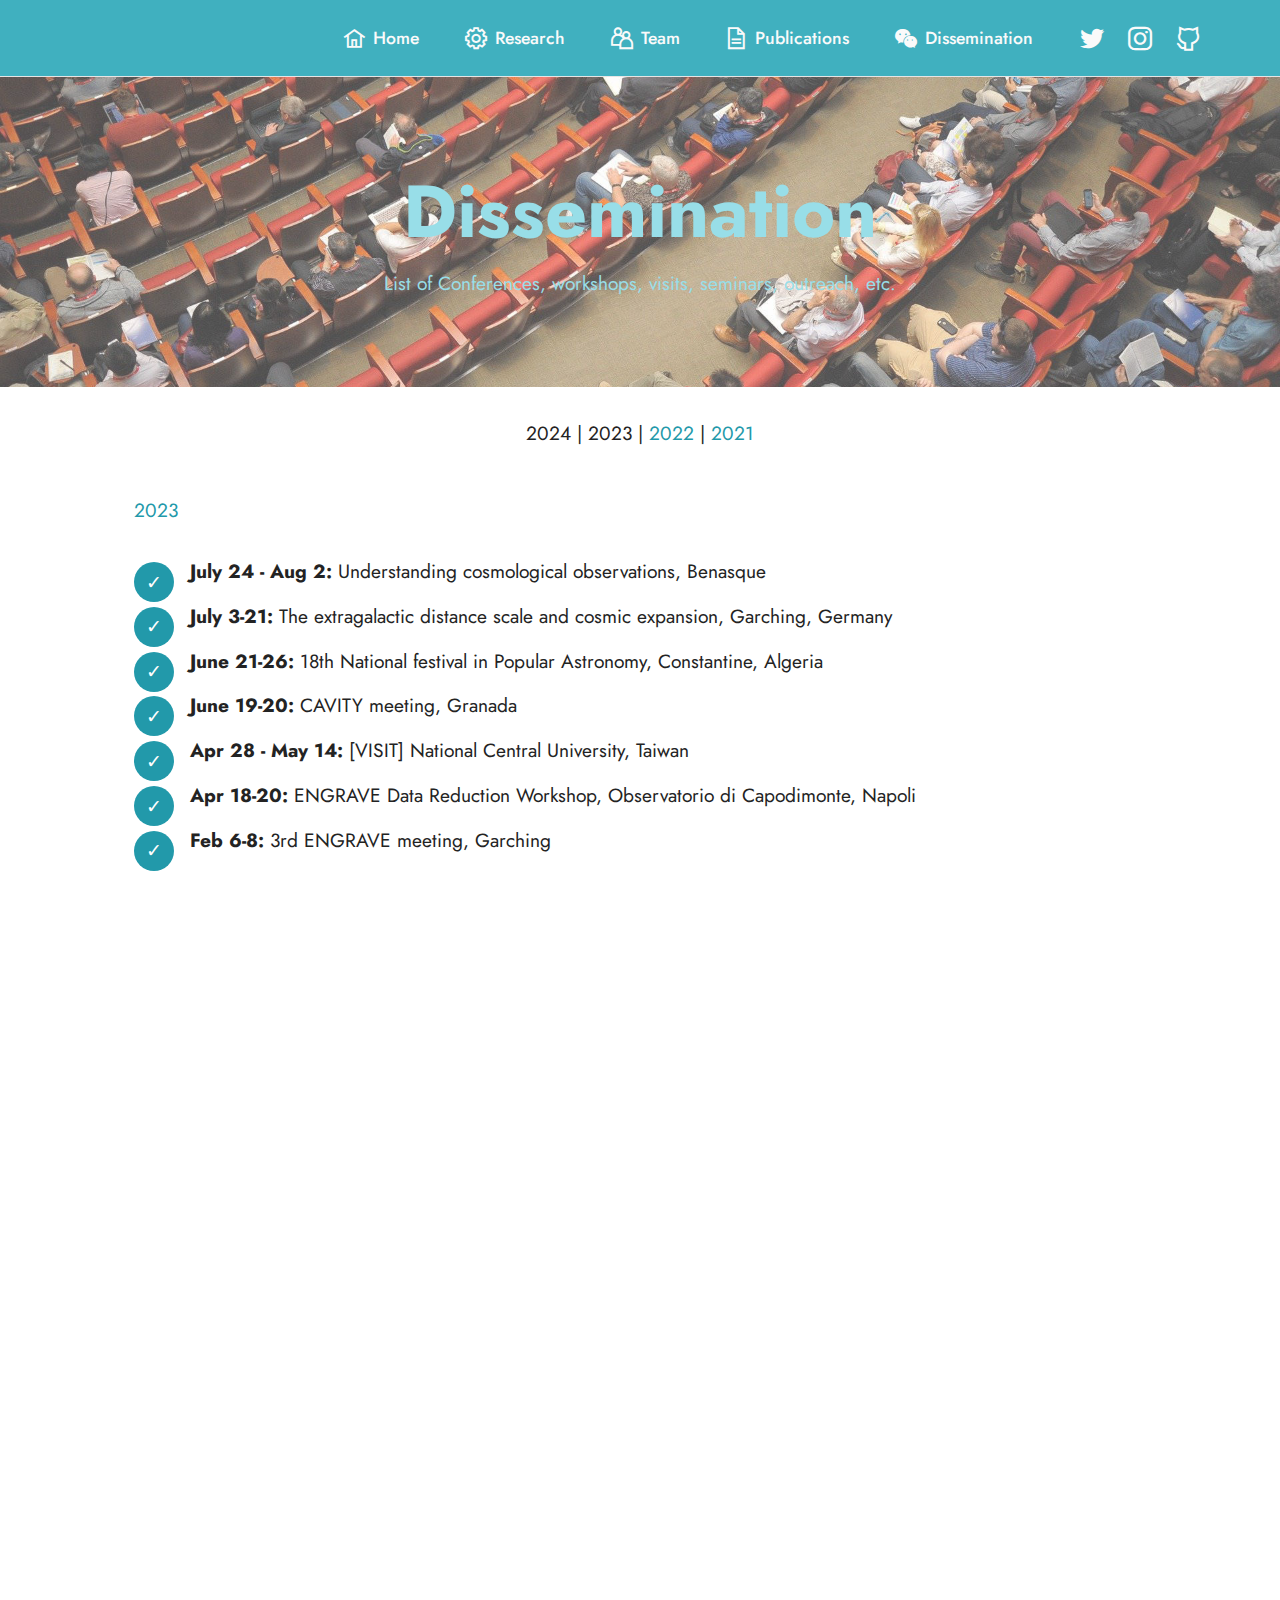
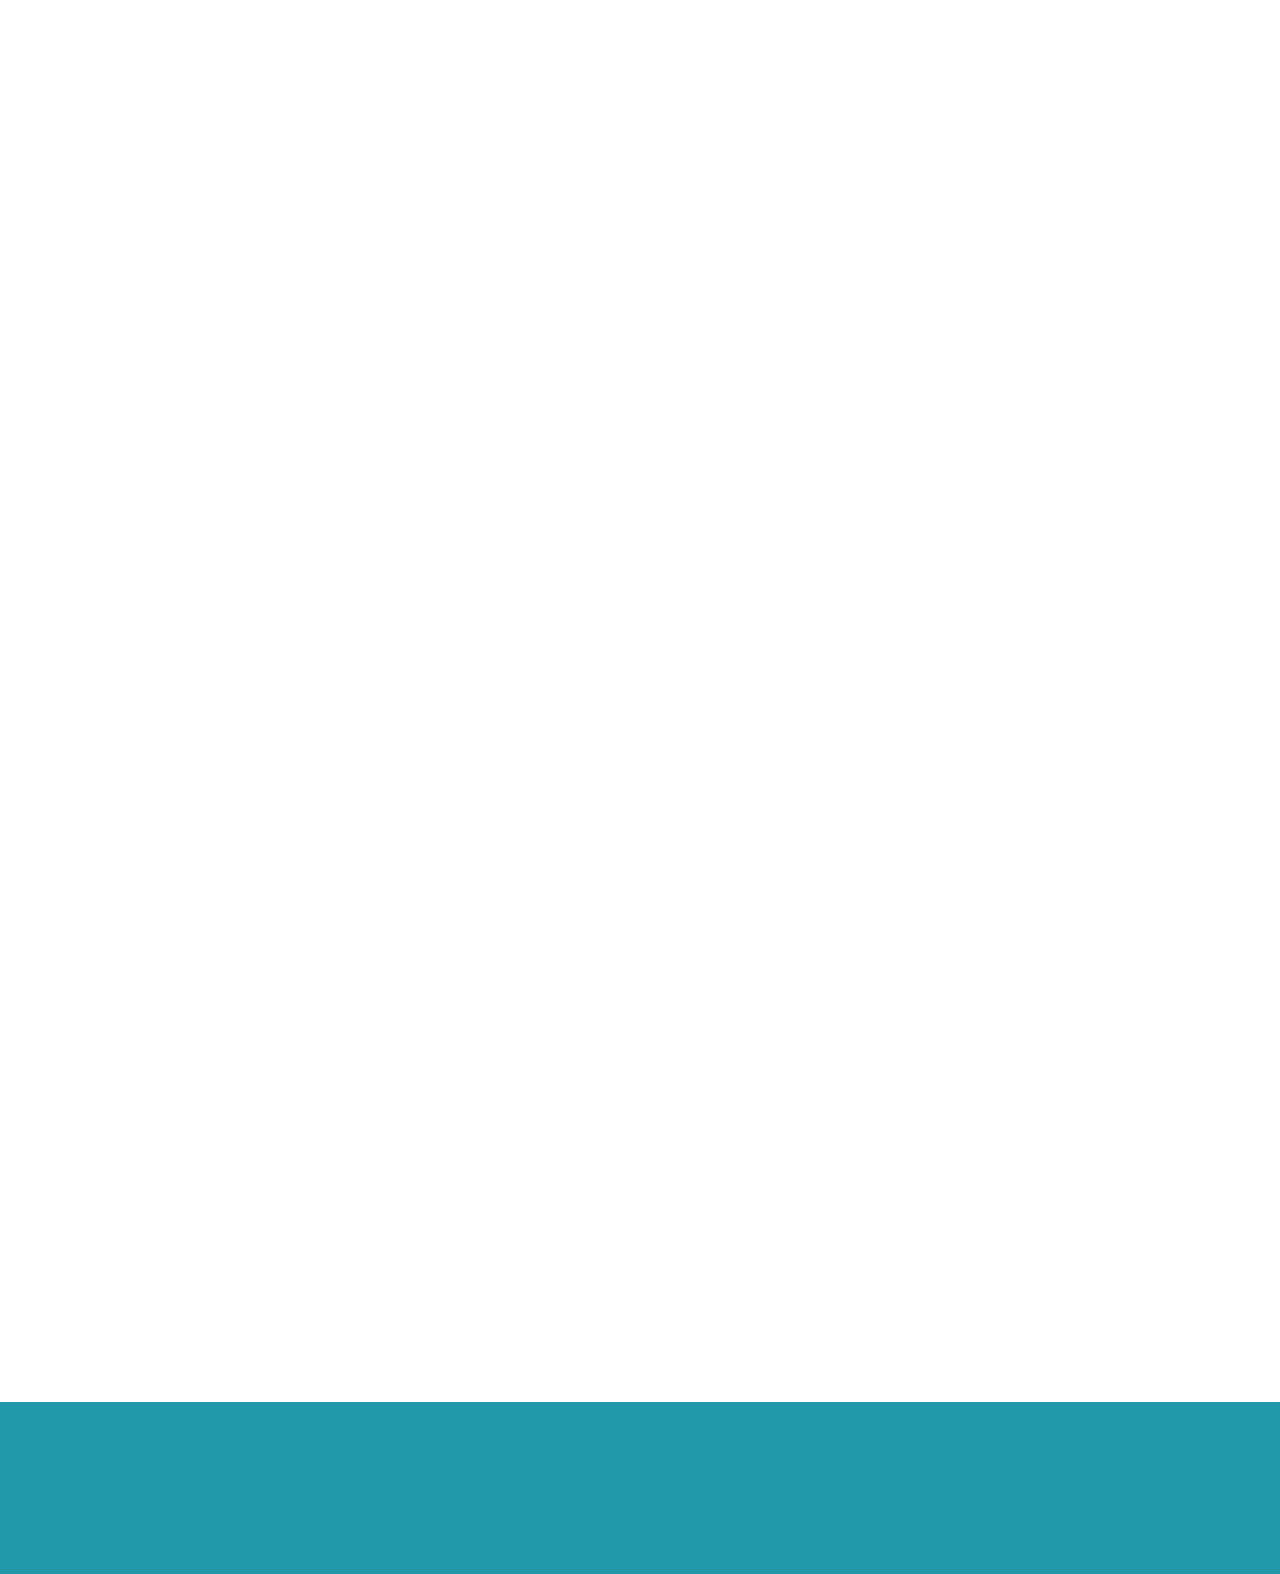
==== commit c288a755: "Update team" ====
--- a/dissemination.html
+++ b/dissemination.html
@@ -97,8 +97,25 @@
         <div class="row justify-content-center">
             <div class="title col-md-12 col-lg-10">
                 
-                <h4 class="mbr-section-subtitle align-center mbr-fonts-style mb-4 display-7">2024 | 2023 | 2022&nbsp;| <a href="dissemination.html#content8-3u" class="text-info text-primary">2021</a></h4>
-                
+                <h4 class="mbr-section-subtitle align-center mbr-fonts-style mb-4 display-7">2024 | 2023 | <a href="dissemination.html#content8-44" class="text-info">2022</a>&nbsp;| <a href="dissemination.html#content8-3u" class="text-info text-primary">2021</a></h4>
+                
+            </div>
+        </div>
+    </div>
+</section>
+
+<section data-bs-version="5.1" class="content8 cid-tVvvdFrJ0I" id="content8-4e">
+    
+    <div class="container">
+        <div class="row justify-content-center">
+            <div class="counter-container col-md-12 col-lg-11">
+                <h4 class="mbr-section-title mbr-fonts-style mb-4 display-7">
+                    2023</h4>
+                <div class="mbr-text mbr-fonts-style display-7">
+                    <ul>
+                        <li><strong>July 24 - Aug 2: </strong>Understanding cosmological observations, Benasque</li><li><strong>July 3-21: </strong>The extragalactic distance scale and cosmic expansion, Garching, Germany</li><li><strong>June 21-26: </strong>18th National festival in Popular Astronomy, Constantine, Algeria</li><li><strong>June 19-20: </strong>CAVITY meeting, Granada</li><li><strong>Apr 28 - May 14: </strong>[VISIT]&nbsp;National Central University, Taiwan</li><li><strong>Apr 18-20: </strong>ENGRAVE Data Reduction Workshop, Observatorio di Capodimonte, Napoli</li><li><strong>Feb 6-8:</strong> 3rd ENGRAVE meeting, Garching</li><li><strong>Jan 30 - Feb 3: </strong>CRISPisha meeting, Cádiz</li><li><strong>Jan 24-26: </strong>ICE retreat, Montserrat</li><li><strong>Jan 16-20: </strong>DES collaboration meeting Portsmouth</li>
+                    </ul>
+                </div>
             </div>
         </div>
     </div>
@@ -113,7 +130,7 @@
                     2022</h4>
                 <div class="mbr-text mbr-fonts-style display-7">
                     <ul>
-                        </ul><ul><li><strong>Nov 3-6: </strong><span style="font-size: 1.2rem;">[OBSERVING] Hostflows SNIa at INT, ORM Obs., La Palma</span><br></li><li><strong>Nov 2-4: </strong><a href="https://home.iaa.csic.es/fundcosmo22/" class="text-info">Fundamental cosmology meeting, Granada</a></li><li><strong>Oct 27: </strong>[OUTREACH] Talk at the ASTER association, Barcelona</li><li><strong>Oct 20-21: </strong>[OBSERVING] Hostflows SNIa at CAHA 3.5m, Cala Alto Obs., Almería</li><li><strong>Oct 10-23: </strong>Visit Institute for Astronomy (IfA), Honolulu, HI</li><li><strong>Oct 6-8: </strong>[OBSERVING] Hostflows SNIa at INT, ORM Obs., La Palma</li><li><strong>Oct 2-4: </strong>[VISIT] I2P2, Lyon</li><li><strong>Sep 29-30: </strong>Visit Peter Brown, Texas A&amp;M U.</li><li><strong>Sep 14: </strong>[OUTREACH] Ciència amb tirador, Ànonims bar, Granollers&nbsp;</li><li><strong>Sep 5-9: </strong><a href="https://research.iac.es/congreso/SEA2022/pages/es/presentacion.php?lang=ES" class="text-info">Spanish Astronomical Society (SEA) meeting</a>, La Laguna</li><li><strong>Jul 4-8:</strong> <a href="https://indico.fysik.su.se/event/7667/" class="text-info">OKC-ZTF-DES Supernova Cosmology workshop</a>, Stockholm</li><li><strong>Jun 27 - Jul 1: </strong><a href="https://eas.unige.ch/EAS2022/" class="text-info">European Astronomical Society (EAS) 2022</a>, València</li><li><strong>Jun 20-22: </strong><a href="https://wiki.pessto.org/home-page/meetings/epessto-barcelona-meeting" class="text-info">ePESSTO+ collaboration meeting</a>, ICE-CSIC/IEEC, Barcelona</li><li><strong>Jun 4-6:</strong> <a href="https://indico.not.iac.es/event/1/" class="text-info">NOT - a telescope for the future</a>, La Palma</li><li><strong>May 18:</strong> [OUTREACH] Ciència amb tirador, Ànonims bar, Granollers&nbsp;</li><li><strong>May 18-20:</strong> <a href="https://cab.inta-csic.es/users/mcs/Estallidos/" class="text-info">XIII Estallidos workshop</a>, Madrid</li><li><strong>May 4-6: </strong><a href="https://indico.ice.csic.es/event/27/" class="text-info">16th Iberian Cosmology (IberiCOS) 2022</a>, ICE-CSIC, Bellaterra</li><li><strong>May 2-3: </strong>HOSTFLOWS meeting, ESO Garching, GER</li><li><strong>Apr 28:</strong> [OUTREACH] <a href="https://www.ambgdegranollers.cat/" class="text-info">Amb G de Granollers</a>, Roca Umbert, Granollers</li><li><strong>April 11-13: </strong>[VIRTUAL] South American Supernovae 2022</li><li><strong>Apr 4-7:</strong> <a href="https://events.au.dk/lsst" class="text-info">Denmark LSST community meeting</a>, Copenhagen</li><li><strong>Mar 6-13: </strong><span style="font-size: 1.2rem;">HOSTFLOWS meeting, U. Aarhus, DK</span><br></li><li><span style="font-size: 1.2rem;"><strong>Feb 5: </strong>[OBSERVING]&nbsp;Hostflows SNIa at NOT, ORM Obs., La Palma</span></li><li><span style="font-size: 1.2rem;"><strong>Feb 4: </strong>[SEMINAR]&nbsp;Institute of Space Sciences, ICE-CSIC</span><br></li><li><span style="font-size: 1.2rem;"><strong>Feb 3: </strong>[SEMINAR]&nbsp;Instituto de Astrofísica de Canarias (IAC), Tenerife</span></li><li><span style="font-size: 1.2rem;"><strong>Feb 2-6: </strong>Outreach trip with artists to ORM Obs., LaPalma</span></li><li><span style="font-size: 1.2rem;"><strong>Jan 25-27: </strong>[VISIT]&nbsp;CIEMAT, Madrid</span></li>
+                        </ul><ul><li><strong>Dec 15-19:</strong><span style="font-size: 1.2rem;"> [OBSERVING] PMAS, CAHA</span></li><li><strong>Dec 4-9: </strong><span style="font-size: 1.2rem;">ZTF SNIa cosmology group meeting, Berlin</span><br></li><li><strong>Nov 3-6: </strong><span style="font-size: 1.2rem;">[OBSERVING] Hostflows SNIa at INT, ORM Obs., La Palma</span><br></li><li><strong>Nov 2-4: </strong><a href="https://home.iaa.csic.es/fundcosmo22/" class="text-info">Fundamental cosmology meeting, Granada</a></li><li><strong>Oct 27: </strong>[OUTREACH] Talk at the ASTER association, Barcelona</li><li><strong>Oct 20-21: </strong>[OBSERVING] Hostflows SNIa at CAHA 3.5m, Cala Alto Obs., Almería</li><li><strong>Oct 10-23: </strong>Visit Institute for Astronomy (IfA), Honolulu, HI</li><li><strong>Oct 6-8: </strong>[OBSERVING] Hostflows SNIa at INT, ORM Obs., La Palma</li><li><strong>Oct 2-4: </strong>[VISIT] I2P2, Lyon</li><li><strong>Sep 29-30: </strong>Visit Peter Brown, Texas A&amp;M U.</li><li><strong>Sep 14: </strong>[OUTREACH] Ciència amb tirador, Ànonims bar, Granollers&nbsp;</li><li><strong>Sep 5-9: </strong><a href="https://research.iac.es/congreso/SEA2022/pages/es/presentacion.php?lang=ES" class="text-info">Spanish Astronomical Society (SEA) meeting</a>, La Laguna</li><li><strong>Jul 4-8:</strong> <a href="https://indico.fysik.su.se/event/7667/" class="text-info">OKC-ZTF-DES Supernova Cosmology workshop</a>, Stockholm</li><li><strong>Jun 27 - Jul 1: </strong><a href="https://eas.unige.ch/EAS2022/" class="text-info">European Astronomical Society (EAS) 2022</a>, València</li><li><strong>Jun 20-22: </strong><a href="https://wiki.pessto.org/home-page/meetings/epessto-barcelona-meeting" class="text-info">ePESSTO+ collaboration meeting</a>, ICE-CSIC/IEEC, Barcelona</li><li><strong>Jun 4-6:</strong> <a href="https://indico.not.iac.es/event/1/" class="text-info">NOT - a telescope for the future</a>, La Palma</li><li><strong>May 18:</strong> [OUTREACH] Ciència amb tirador, Ànonims bar, Granollers&nbsp;</li><li><strong>May 18-20:</strong> <a href="https://cab.inta-csic.es/users/mcs/Estallidos/" class="text-info">XIII Estallidos workshop</a>, Madrid</li><li><strong>May 4-6: </strong><a href="https://indico.ice.csic.es/event/27/" class="text-info">16th Iberian Cosmology (IberiCOS) 2022</a>, ICE-CSIC, Bellaterra</li><li><strong>May 2-3: </strong>HOSTFLOWS meeting, ESO Garching, GER</li><li><strong>Apr 28:</strong> [OUTREACH] <a href="https://www.ambgdegranollers.cat/" class="text-info">Amb G de Granollers</a>, Roca Umbert, Granollers</li><li><strong>April 11-13: </strong>[VIRTUAL] South American Supernovae 2022</li><li><strong>Apr 4-7:</strong> <a href="https://events.au.dk/lsst" class="text-info">Denmark LSST community meeting</a>, Copenhagen</li><li><strong>Mar 6-13: </strong><span style="font-size: 1.2rem;">HOSTFLOWS meeting, U. Aarhus, DK</span><br></li><li><span style="font-size: 1.2rem;"><strong>Feb 5: </strong>[OBSERVING]&nbsp;Hostflows SNIa at NOT, ORM Obs., La Palma</span></li><li><span style="font-size: 1.2rem;"><strong>Feb 4: </strong>[SEMINAR]&nbsp;Institute of Space Sciences, ICE-CSIC</span><br></li><li><span style="font-size: 1.2rem;"><strong>Feb 3: </strong>[SEMINAR]&nbsp;Instituto de Astrofísica de Canarias (IAC), Tenerife</span></li><li><span style="font-size: 1.2rem;"><strong>Feb 2-6: </strong>Outreach trip with artists to ORM Obs., LaPalma</span></li><li><span style="font-size: 1.2rem;"><strong>Jan 25-27: </strong>[VISIT]&nbsp;CIEMAT, Madrid</span></li>
                     </ul>
                 </div>
             </div>
@@ -184,7 +201,7 @@
             </div>
         </div>
     </div>
-</section><section class="display-7" style="padding: 0;align-items: center;justify-content: center;flex-wrap: wrap;    align-content: center;display: flex;position: relative;height: 4rem;"><a href="https://mobiri.se/2549836" style="flex: 1 1;height: 4rem;position: absolute;width: 100%;z-index: 1;"><img alt="" style="height: 4rem;" src="[data-uri]"></a><p style="margin: 0;text-align: center;" class="display-7">Built with Mobirise &#8204;</p><a style="z-index:1" href="https://mobirise.com/website-design-software.html">Free Web Page Designing Software</a></section><script src="assets/bootstrap/js/bootstrap.bundle.min.js"></script>  <script src="assets/parallax/jarallax.js"></script>  <script src="assets/smoothscroll/smooth-scroll.js"></script>  <script src="assets/ytplayer/index.js"></script>  <script src="assets/dropdown/js/navbar-dropdown.js"></script>  <script src="assets/theme/js/script.js"></script>  
+</section><section><a href="https://mobiri.se/2549836"></a><a style="z-index:1" href="https://mobirise.com/builder/landing-page-builder.html"></a></section><script src="assets/bootstrap/js/bootstrap.bundle.min.js"></script>  <script src="assets/parallax/jarallax.js"></script>  <script src="assets/smoothscroll/smooth-scroll.js"></script>  <script src="assets/ytplayer/index.js"></script>  <script src="assets/dropdown/js/navbar-dropdown.js"></script>  <script src="assets/theme/js/script.js"></script>  
   
   
  <div id="scrollToTop" class="scrollToTop mbr-arrow-up"><a style="text-align: center;"><i class="mbr-arrow-up-icon mbr-arrow-up-icon-cm cm-icon cm-icon-smallarrow-up"></i></a></div>
--- a/assets/mobirise/css/mbr-additional.css
+++ b/assets/mobirise/css/mbr-additional.css
@@ -1260,6 +1260,45 @@
 .cid-sF8DSsZLai .mbr-section-title {
   color: #2299aa;
 }
+.cid-tjzAS3juWu {
+  padding-top: 0rem;
+  padding-bottom: 0rem;
+  background-color: #ffffff;
+}
+@media (max-width: 991px) {
+  .cid-tjzAS3juWu .image-wrapper {
+    margin-bottom: 1rem;
+  }
+}
+.cid-tjzAS3juWu img {
+  width: 100%;
+}
+@media (min-width: 992px) {
+  .cid-tjzAS3juWu .text-wrapper {
+    padding: 2rem;
+  }
+}
+.cid-sF8EDRodkV {
+  padding-top: 0rem;
+  padding-bottom: 0rem;
+  background-color: #ffffff;
+}
+@media (max-width: 991px) {
+  .cid-sF8EDRodkV .image-wrapper {
+    margin-bottom: 1rem;
+  }
+}
+.cid-sF8EDRodkV .row {
+  flex-direction: row-reverse;
+}
+.cid-sF8EDRodkV img {
+  width: 100%;
+}
+@media (min-width: 992px) {
+  .cid-sF8EDRodkV .text-wrapper {
+    padding: 2rem;
+  }
+}
 .cid-t15RL1ddHV {
   padding-top: 0rem;
   padding-bottom: 0rem;
@@ -1304,45 +1343,6 @@
 }
 .cid-t15QlJE4Ac .mbr-description {
   color: #40b0bf;
-}
-.cid-sF8D1VUD5Y {
-  padding-top: 0rem;
-  padding-bottom: 0rem;
-  background-color: #ffffff;
-}
-@media (max-width: 991px) {
-  .cid-sF8D1VUD5Y .image-wrapper {
-    margin-bottom: 1rem;
-  }
-}
-.cid-sF8D1VUD5Y img {
-  width: 100%;
-}
-@media (min-width: 992px) {
-  .cid-sF8D1VUD5Y .text-wrapper {
-    padding: 2rem;
-  }
-}
-.cid-sF8EDRodkV {
-  padding-top: 0rem;
-  padding-bottom: 0rem;
-  background-color: #ffffff;
-}
-@media (max-width: 991px) {
-  .cid-sF8EDRodkV .image-wrapper {
-    margin-bottom: 1rem;
-  }
-}
-.cid-sF8EDRodkV .row {
-  flex-direction: row-reverse;
-}
-.cid-sF8EDRodkV img {
-  width: 100%;
-}
-@media (min-width: 992px) {
-  .cid-sF8EDRodkV .text-wrapper {
-    padding: 2rem;
-  }
 }
 .cid-sEGH4O45rt {
   z-index: 1000;
@@ -1681,24 +1681,6 @@
     left: -1rem;
   }
 }
-.cid-sF8EDdx00H {
-  padding-top: 0rem;
-  padding-bottom: 0rem;
-  background-color: #ffffff;
-}
-@media (max-width: 991px) {
-  .cid-sF8EDdx00H .image-wrapper {
-    margin-bottom: 1rem;
-  }
-}
-.cid-sF8EDdx00H img {
-  width: 100%;
-}
-@media (min-width: 992px) {
-  .cid-sF8EDdx00H .text-wrapper {
-    padding: 2rem;
-  }
-}
 .cid-sFCpTfPV45 {
   padding-top: 2rem;
   padding-bottom: 2rem;
@@ -2127,6 +2109,46 @@
     max-width: calc(100% + 2rem);
     left: -1rem;
   }
+}
+.cid-tVvvKivaqY {
+  padding-top: 1rem;
+  padding-bottom: 2rem;
+  background-color: #ffffff;
+}
+.cid-tVvvKivaqY .counter-container ol {
+  margin-bottom: 0;
+  counter-reset: myCounter;
+}
+.cid-tVvvKivaqY .counter-container ol li {
+  margin-bottom: 1rem;
+}
+.cid-tVvvKivaqY .counter-container ol li {
+  list-style: none;
+  padding-left: 1rem;
+  position: relative;
+}
+.cid-tVvvKivaqY .counter-container ol li:before {
+  position: absolute;
+  left: -40px;
+  margin-top: 5px;
+  counter-increment: myCounter;
+  content: counter(myCounter);
+  line-height: 40px;
+  transition: all .2s;
+  color: #ffffff;
+  background: #2299aa;
+  width: 40px;
+  height: 40px;
+  border-radius: 50%;
+  display: flex;
+  align-items: center;
+  justify-content: center;
+}
+.cid-tVvvKivaqY .mbr-section-title {
+  color: #40b0bf;
+}
+.cid-tVvvKivaqY .mbr-text {
+  color: #000000;
 }
 .cid-sF9aXHOWNQ {
   padding-top: 1rem;
@@ -2265,6 +2287,40 @@
   padding-bottom: 0rem;
   background-color: #ffffff;
 }
+.cid-tVvvdFrJ0I {
+  padding-top: 1rem;
+  padding-bottom: 2rem;
+  background-color: #ffffff;
+}
+.cid-tVvvdFrJ0I .counter-container ul {
+  margin: 0;
+  list-style: none;
+  padding-left: 2.5rem;
+}
+.cid-tVvvdFrJ0I .counter-container ul li {
+  margin-bottom: 1rem;
+  list-style: none;
+  position: relative;
+  padding-left: 1rem;
+}
+.cid-tVvvdFrJ0I .counter-container ul li:before {
+  position: absolute;
+  left: -40px;
+  content: "";
+  display: flex;
+  justify-content: center;
+  align-items: center;
+  color: #ffffff;
+  background-color: #2299aa;
+  width: 40px;
+  height: 40px;
+  border-radius: 50%;
+  margin-top: 5px;
+  content: "✓";
+}
+.cid-tVvvdFrJ0I .mbr-section-title {
+  color: #2299aa;
+}
 .cid-sVrHsAVtYS {
   padding-top: 1rem;
   padding-bottom: 2rem;
@@ -2770,6 +2826,37 @@
   padding-bottom: 0rem;
   background-color: #ffffff;
 }
+.cid-tq0vHzdoBN {
+  padding-top: 5rem;
+  padding-bottom: 5rem;
+  background-color: #ffffff;
+}
+.cid-tq0vHzdoBN .mbr-fallback-image.disabled {
+  display: none;
+}
+.cid-tq0vHzdoBN .mbr-fallback-image {
+  display: block;
+  background-size: cover;
+  background-position: center center;
+  width: 100%;
+  height: 100%;
+  position: absolute;
+  top: 0;
+}
+@media (min-width: 992px) {
+  .cid-tq0vHzdoBN .text-wrapper {
+    padding: 2rem;
+  }
+}
+.cid-tq0vHzdoBN .image-wrapper img {
+  width: 100%;
+  object-fit: cover;
+}
+@media (max-width: 767px) {
+  .cid-tq0vHzdoBN .image-wrapper {
+    margin-bottom: 2rem;
+  }
+}
 .cid-sFwloTU0U1 {
   padding-top: 0rem;
   padding-bottom: 2rem;
@@ -2837,6 +2924,75 @@
 }
 .cid-sFwloTU0U1 .mbr-role,
 .cid-sFwloTU0U1 .social-row {
+  color: #40b0bf;
+}
+.cid-tEZlWEUOzt {
+  padding-top: 0rem;
+  padding-bottom: 2rem;
+  background: #fafafa;
+}
+.cid-tEZlWEUOzt .team-card {
+  margin-bottom: 2rem;
+  transition: all 0.3s;
+}
+.cid-tEZlWEUOzt .team-card:hover {
+  transform: translateY(-10px);
+}
+.cid-tEZlWEUOzt .card-wrap {
+  background: #ffffff;
+  border-radius: 4px;
+}
+@media (max-width: 991px) {
+  .cid-tEZlWEUOzt .card-wrap {
+    margin-bottom: 2rem;
+  }
+}
+.cid-tEZlWEUOzt .card-wrap .image-wrap img {
+  width: 100%;
+}
+@media (min-width: 768px) {
+  .cid-tEZlWEUOzt .card-wrap .content-wrap {
+    padding: 2rem;
+  }
+}
+@media (max-width: 767px) {
+  .cid-tEZlWEUOzt .card-wrap .content-wrap {
+    padding: 1rem;
+  }
+}
+.cid-tEZlWEUOzt .social-row {
+  text-align: center;
+}
+.cid-tEZlWEUOzt .social-row .soc-item {
+  display: inline-block;
+  text-align: center;
+  border-radius: 50%;
+  margin-right: 0.6rem;
+  margin-bottom: 1rem;
+  padding: 0.5rem;
+  border: 2px solid #65c6d4;
+  transition: all 0.3s;
+}
+.cid-tEZlWEUOzt .social-row .soc-item .mbr-iconfont {
+  transition: all 0.3s;
+  display: flex;
+  justify-content: center;
+  align-content: center;
+  color: #65c6d4;
+  font-size: 1.5rem;
+}
+.cid-tEZlWEUOzt .social-row .soc-item:hover {
+  background-color: #65c6d4;
+}
+.cid-tEZlWEUOzt .social-row .soc-item:hover .mbr-iconfont {
+  color: #000000;
+}
+.cid-tEZlWEUOzt .card-title,
+.cid-tEZlWEUOzt .social-row {
+  color: #2299aa;
+}
+.cid-tEZlWEUOzt .mbr-role,
+.cid-tEZlWEUOzt .social-row {
   color: #40b0bf;
 }
 .cid-sFwlpXq3vO {
@@ -3245,6 +3401,109 @@
     left: -1rem;
   }
 }
+.cid-tEZpqJzEEI {
+  padding-top: 0rem;
+  padding-bottom: 2rem;
+  background: #fafafa;
+}
+.cid-tEZpqJzEEI .team-card {
+  margin-bottom: 2rem;
+  transition: all 0.3s;
+}
+.cid-tEZpqJzEEI .team-card:hover {
+  transform: translateY(-10px);
+}
+.cid-tEZpqJzEEI .card-wrap {
+  background: #ffffff;
+  border-radius: 4px;
+}
+@media (max-width: 991px) {
+  .cid-tEZpqJzEEI .card-wrap {
+    margin-bottom: 2rem;
+  }
+}
+.cid-tEZpqJzEEI .card-wrap .image-wrap img {
+  width: 100%;
+}
+@media (min-width: 768px) {
+  .cid-tEZpqJzEEI .card-wrap .content-wrap {
+    padding: 2rem;
+  }
+}
+@media (max-width: 767px) {
+  .cid-tEZpqJzEEI .card-wrap .content-wrap {
+    padding: 1rem;
+  }
+}
+.cid-tEZpqJzEEI .social-row {
+  text-align: center;
+}
+.cid-tEZpqJzEEI .social-row .soc-item {
+  display: inline-block;
+  text-align: center;
+  border-radius: 50%;
+  margin-right: 0.6rem;
+  margin-bottom: 1rem;
+  padding: 0.5rem;
+  border: 2px solid #65c6d4;
+  transition: all 0.3s;
+}
+.cid-tEZpqJzEEI .social-row .soc-item .mbr-iconfont {
+  transition: all 0.3s;
+  display: flex;
+  justify-content: center;
+  align-content: center;
+  color: #65c6d4;
+  font-size: 1.5rem;
+}
+.cid-tEZpqJzEEI .social-row .soc-item:hover {
+  background-color: #65c6d4;
+}
+.cid-tEZpqJzEEI .social-row .soc-item:hover .mbr-iconfont {
+  color: #000000;
+}
+.cid-tEZpqJzEEI .card-title,
+.cid-tEZpqJzEEI .social-row {
+  color: #2299aa;
+}
+.cid-tEZpqJzEEI .mbr-role,
+.cid-tEZpqJzEEI .social-row {
+  color: #40b0bf;
+}
+.cid-tVupHitCoN {
+  padding-top: 1rem;
+  padding-bottom: 2rem;
+  background-color: #ffffff;
+}
+.cid-tVupHitCoN .counter-container ul {
+  margin: 0;
+  list-style: none;
+  padding-left: 2.5rem;
+}
+.cid-tVupHitCoN .counter-container ul li {
+  margin-bottom: 1rem;
+  list-style: none;
+  position: relative;
+  padding-left: 1rem;
+}
+.cid-tVupHitCoN .counter-container ul li:before {
+  position: absolute;
+  left: -40px;
+  content: "";
+  display: flex;
+  justify-content: center;
+  align-items: center;
+  color: #ffffff;
+  background-color: #2299aa;
+  width: 40px;
+  height: 40px;
+  border-radius: 50%;
+  margin-top: 5px;
+  content: "✓";
+}
+.cid-tVupHitCoN .mbr-section-title {
+  color: #2299aa;
+}
 .cid-sFCpTfPV45 {
   padding-top: 2rem;
   padding-bottom: 2rem;
--- a/assets/mobirise/css/mbr-additional.css
+++ b/assets/mobirise/css/mbr-additional.css
@@ -1260,6 +1260,45 @@
 .cid-sF8DSsZLai .mbr-section-title {
   color: #2299aa;
 }
+.cid-tjzAS3juWu {
+  padding-top: 0rem;
+  padding-bottom: 0rem;
+  background-color: #ffffff;
+}
+@media (max-width: 991px) {
+  .cid-tjzAS3juWu .image-wrapper {
+    margin-bottom: 1rem;
+  }
+}
+.cid-tjzAS3juWu img {
+  width: 100%;
+}
+@media (min-width: 992px) {
+  .cid-tjzAS3juWu .text-wrapper {
+    padding: 2rem;
+  }
+}
+.cid-sF8EDRodkV {
+  padding-top: 0rem;
+  padding-bottom: 0rem;
+  background-color: #ffffff;
+}
+@media (max-width: 991px) {
+  .cid-sF8EDRodkV .image-wrapper {
+    margin-bottom: 1rem;
+  }
+}
+.cid-sF8EDRodkV .row {
+  flex-direction: row-reverse;
+}
+.cid-sF8EDRodkV img {
+  width: 100%;
+}
+@media (min-width: 992px) {
+  .cid-sF8EDRodkV .text-wrapper {
+    padding: 2rem;
+  }
+}
 .cid-t15RL1ddHV {
   padding-top: 0rem;
   padding-bottom: 0rem;
@@ -1304,45 +1343,6 @@
 }
 .cid-t15QlJE4Ac .mbr-description {
   color: #40b0bf;
-}
-.cid-sF8D1VUD5Y {
-  padding-top: 0rem;
-  padding-bottom: 0rem;
-  background-color: #ffffff;
-}
-@media (max-width: 991px) {
-  .cid-sF8D1VUD5Y .image-wrapper {
-    margin-bottom: 1rem;
-  }
-}
-.cid-sF8D1VUD5Y img {
-  width: 100%;
-}
-@media (min-width: 992px) {
-  .cid-sF8D1VUD5Y .text-wrapper {
-    padding: 2rem;
-  }
-}
-.cid-sF8EDRodkV {
-  padding-top: 0rem;
-  padding-bottom: 0rem;
-  background-color: #ffffff;
-}
-@media (max-width: 991px) {
-  .cid-sF8EDRodkV .image-wrapper {
-    margin-bottom: 1rem;
-  }
-}
-.cid-sF8EDRodkV .row {
-  flex-direction: row-reverse;
-}
-.cid-sF8EDRodkV img {
-  width: 100%;
-}
-@media (min-width: 992px) {
-  .cid-sF8EDRodkV .text-wrapper {
-    padding: 2rem;
-  }
 }
 .cid-sEGH4O45rt {
   z-index: 1000;
@@ -1681,24 +1681,6 @@
     left: -1rem;
   }
 }
-.cid-sF8EDdx00H {
-  padding-top: 0rem;
-  padding-bottom: 0rem;
-  background-color: #ffffff;
-}
-@media (max-width: 991px) {
-  .cid-sF8EDdx00H .image-wrapper {
-    margin-bottom: 1rem;
-  }
-}
-.cid-sF8EDdx00H img {
-  width: 100%;
-}
-@media (min-width: 992px) {
-  .cid-sF8EDdx00H .text-wrapper {
-    padding: 2rem;
-  }
-}
 .cid-sFCpTfPV45 {
   padding-top: 2rem;
   padding-bottom: 2rem;
@@ -2127,6 +2109,46 @@
     max-width: calc(100% + 2rem);
     left: -1rem;
   }
+}
+.cid-tVvvKivaqY {
+  padding-top: 1rem;
+  padding-bottom: 2rem;
+  background-color: #ffffff;
+}
+.cid-tVvvKivaqY .counter-container ol {
+  margin-bottom: 0;
+  counter-reset: myCounter;
+}
+.cid-tVvvKivaqY .counter-container ol li {
+  margin-bottom: 1rem;
+}
+.cid-tVvvKivaqY .counter-container ol li {
+  list-style: none;
+  padding-left: 1rem;
+  position: relative;
+}
+.cid-tVvvKivaqY .counter-container ol li:before {
+  position: absolute;
+  left: -40px;
+  margin-top: 5px;
+  counter-increment: myCounter;
+  content: counter(myCounter);
+  line-height: 40px;
+  transition: all .2s;
+  color: #ffffff;
+  background: #2299aa;
+  width: 40px;
+  height: 40px;
+  border-radius: 50%;
+  display: flex;
+  align-items: center;
+  justify-content: center;
+}
+.cid-tVvvKivaqY .mbr-section-title {
+  color: #40b0bf;
+}
+.cid-tVvvKivaqY .mbr-text {
+  color: #000000;
 }
 .cid-sF9aXHOWNQ {
   padding-top: 1rem;
@@ -2265,6 +2287,40 @@
   padding-bottom: 0rem;
   background-color: #ffffff;
 }
+.cid-tVvvdFrJ0I {
+  padding-top: 1rem;
+  padding-bottom: 2rem;
+  background-color: #ffffff;
+}
+.cid-tVvvdFrJ0I .counter-container ul {
+  margin: 0;
+  list-style: none;
+  padding-left: 2.5rem;
+}
+.cid-tVvvdFrJ0I .counter-container ul li {
+  margin-bottom: 1rem;
+  list-style: none;
+  position: relative;
+  padding-left: 1rem;
+}
+.cid-tVvvdFrJ0I .counter-container ul li:before {
+  position: absolute;
+  left: -40px;
+  content: "";
+  display: flex;
+  justify-content: center;
+  align-items: center;
+  color: #ffffff;
+  background-color: #2299aa;
+  width: 40px;
+  height: 40px;
+  border-radius: 50%;
+  margin-top: 5px;
+  content: "✓";
+}
+.cid-tVvvdFrJ0I .mbr-section-title {
+  color: #2299aa;
+}
 .cid-sVrHsAVtYS {
   padding-top: 1rem;
   padding-bottom: 2rem;
@@ -2770,6 +2826,37 @@
   padding-bottom: 0rem;
   background-color: #ffffff;
 }
+.cid-tq0vHzdoBN {
+  padding-top: 5rem;
+  padding-bottom: 5rem;
+  background-color: #ffffff;
+}
+.cid-tq0vHzdoBN .mbr-fallback-image.disabled {
+  display: none;
+}
+.cid-tq0vHzdoBN .mbr-fallback-image {
+  display: block;
+  background-size: cover;
+  background-position: center center;
+  width: 100%;
+  height: 100%;
+  position: absolute;
+  top: 0;
+}
+@media (min-width: 992px) {
+  .cid-tq0vHzdoBN .text-wrapper {
+    padding: 2rem;
+  }
+}
+.cid-tq0vHzdoBN .image-wrapper img {
+  width: 100%;
+  object-fit: cover;
+}
+@media (max-width: 767px) {
+  .cid-tq0vHzdoBN .image-wrapper {
+    margin-bottom: 2rem;
+  }
+}
 .cid-sFwloTU0U1 {
   padding-top: 0rem;
   padding-bottom: 2rem;
@@ -2837,6 +2924,75 @@
 }
 .cid-sFwloTU0U1 .mbr-role,
 .cid-sFwloTU0U1 .social-row {
+  color: #40b0bf;
+}
+.cid-tEZlWEUOzt {
+  padding-top: 0rem;
+  padding-bottom: 2rem;
+  background: #fafafa;
+}
+.cid-tEZlWEUOzt .team-card {
+  margin-bottom: 2rem;
+  transition: all 0.3s;
+}
+.cid-tEZlWEUOzt .team-card:hover {
+  transform: translateY(-10px);
+}
+.cid-tEZlWEUOzt .card-wrap {
+  background: #ffffff;
+  border-radius: 4px;
+}
+@media (max-width: 991px) {
+  .cid-tEZlWEUOzt .card-wrap {
+    margin-bottom: 2rem;
+  }
+}
+.cid-tEZlWEUOzt .card-wrap .image-wrap img {
+  width: 100%;
+}
+@media (min-width: 768px) {
+  .cid-tEZlWEUOzt .card-wrap .content-wrap {
+    padding: 2rem;
+  }
+}
+@media (max-width: 767px) {
+  .cid-tEZlWEUOzt .card-wrap .content-wrap {
+    padding: 1rem;
+  }
+}
+.cid-tEZlWEUOzt .social-row {
+  text-align: center;
+}
+.cid-tEZlWEUOzt .social-row .soc-item {
+  display: inline-block;
+  text-align: center;
+  border-radius: 50%;
+  margin-right: 0.6rem;
+  margin-bottom: 1rem;
+  padding: 0.5rem;
+  border: 2px solid #65c6d4;
+  transition: all 0.3s;
+}
+.cid-tEZlWEUOzt .social-row .soc-item .mbr-iconfont {
+  transition: all 0.3s;
+  display: flex;
+  justify-content: center;
+  align-content: center;
+  color: #65c6d4;
+  font-size: 1.5rem;
+}
+.cid-tEZlWEUOzt .social-row .soc-item:hover {
+  background-color: #65c6d4;
+}
+.cid-tEZlWEUOzt .social-row .soc-item:hover .mbr-iconfont {
+  color: #000000;
+}
+.cid-tEZlWEUOzt .card-title,
+.cid-tEZlWEUOzt .social-row {
+  color: #2299aa;
+}
+.cid-tEZlWEUOzt .mbr-role,
+.cid-tEZlWEUOzt .social-row {
   color: #40b0bf;
 }
 .cid-sFwlpXq3vO {
@@ -3245,6 +3401,109 @@
     left: -1rem;
   }
 }
+.cid-tEZpqJzEEI {
+  padding-top: 0rem;
+  padding-bottom: 2rem;
+  background: #fafafa;
+}
+.cid-tEZpqJzEEI .team-card {
+  margin-bottom: 2rem;
+  transition: all 0.3s;
+}
+.cid-tEZpqJzEEI .team-card:hover {
+  transform: translateY(-10px);
+}
+.cid-tEZpqJzEEI .card-wrap {
+  background: #ffffff;
+  border-radius: 4px;
+}
+@media (max-width: 991px) {
+  .cid-tEZpqJzEEI .card-wrap {
+    margin-bottom: 2rem;
+  }
+}
+.cid-tEZpqJzEEI .card-wrap .image-wrap img {
+  width: 100%;
+}
+@media (min-width: 768px) {
+  .cid-tEZpqJzEEI .card-wrap .content-wrap {
+    padding: 2rem;
+  }
+}
+@media (max-width: 767px) {
+  .cid-tEZpqJzEEI .card-wrap .content-wrap {
+    padding: 1rem;
+  }
+}
+.cid-tEZpqJzEEI .social-row {
+  text-align: center;
+}
+.cid-tEZpqJzEEI .social-row .soc-item {
+  display: inline-block;
+  text-align: center;
+  border-radius: 50%;
+  margin-right: 0.6rem;
+  margin-bottom: 1rem;
+  padding: 0.5rem;
+  border: 2px solid #65c6d4;
+  transition: all 0.3s;
+}
+.cid-tEZpqJzEEI .social-row .soc-item .mbr-iconfont {
+  transition: all 0.3s;
+  display: flex;
+  justify-content: center;
+  align-content: center;
+  color: #65c6d4;
+  font-size: 1.5rem;
+}
+.cid-tEZpqJzEEI .social-row .soc-item:hover {
+  background-color: #65c6d4;
+}
+.cid-tEZpqJzEEI .social-row .soc-item:hover .mbr-iconfont {
+  color: #000000;
+}
+.cid-tEZpqJzEEI .card-title,
+.cid-tEZpqJzEEI .social-row {
+  color: #2299aa;
+}
+.cid-tEZpqJzEEI .mbr-role,
+.cid-tEZpqJzEEI .social-row {
+  color: #40b0bf;
+}
+.cid-tVupHitCoN {
+  padding-top: 1rem;
+  padding-bottom: 2rem;
+  background-color: #ffffff;
+}
+.cid-tVupHitCoN .counter-container ul {
+  margin: 0;
+  list-style: none;
+  padding-left: 2.5rem;
+}
+.cid-tVupHitCoN .counter-container ul li {
+  margin-bottom: 1rem;
+  list-style: none;
+  position: relative;
+  padding-left: 1rem;
+}
+.cid-tVupHitCoN .counter-container ul li:before {
+  position: absolute;
+  left: -40px;
+  content: "";
+  display: flex;
+  justify-content: center;
+  align-items: center;
+  color: #ffffff;
+  background-color: #2299aa;
+  width: 40px;
+  height: 40px;
+  border-radius: 50%;
+  margin-top: 5px;
+  content: "✓";
+}
+.cid-tVupHitCoN .mbr-section-title {
+  color: #2299aa;
+}
 .cid-sFCpTfPV45 {
   padding-top: 2rem;
   padding-bottom: 2rem;
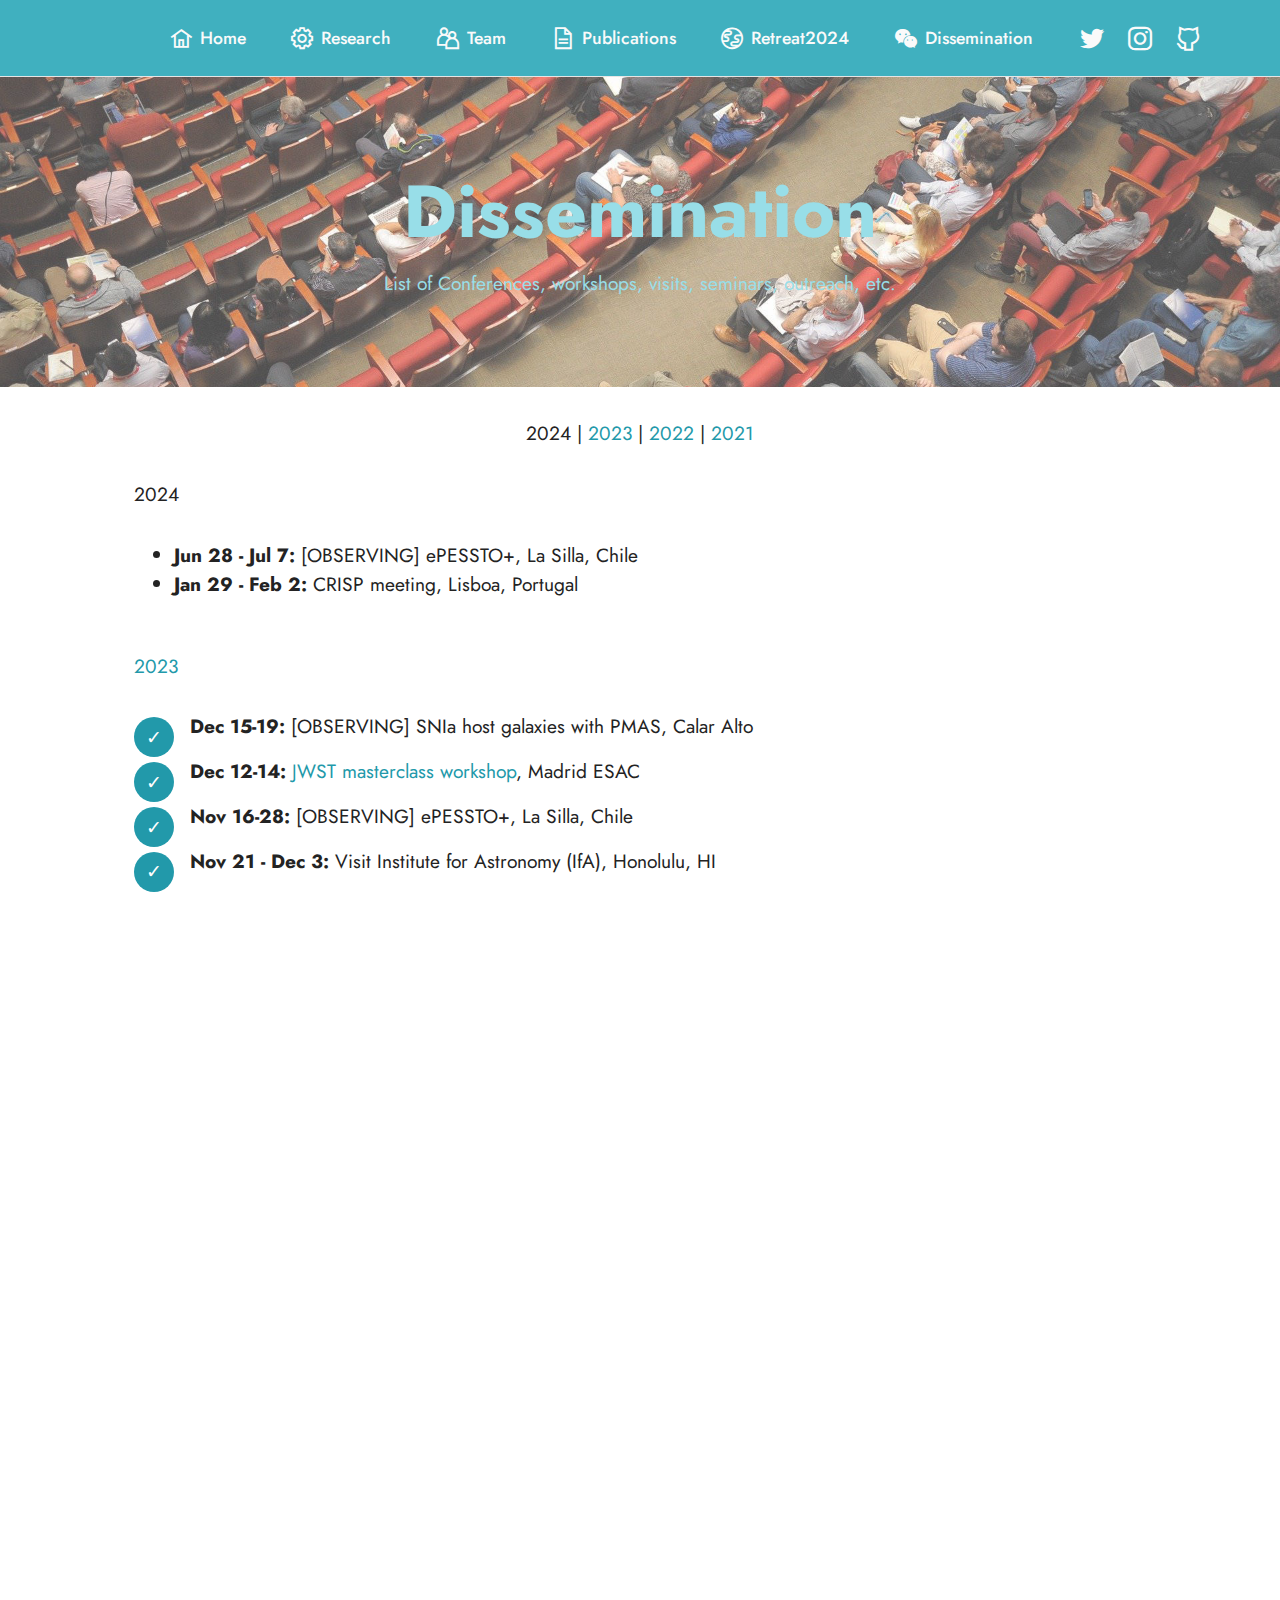
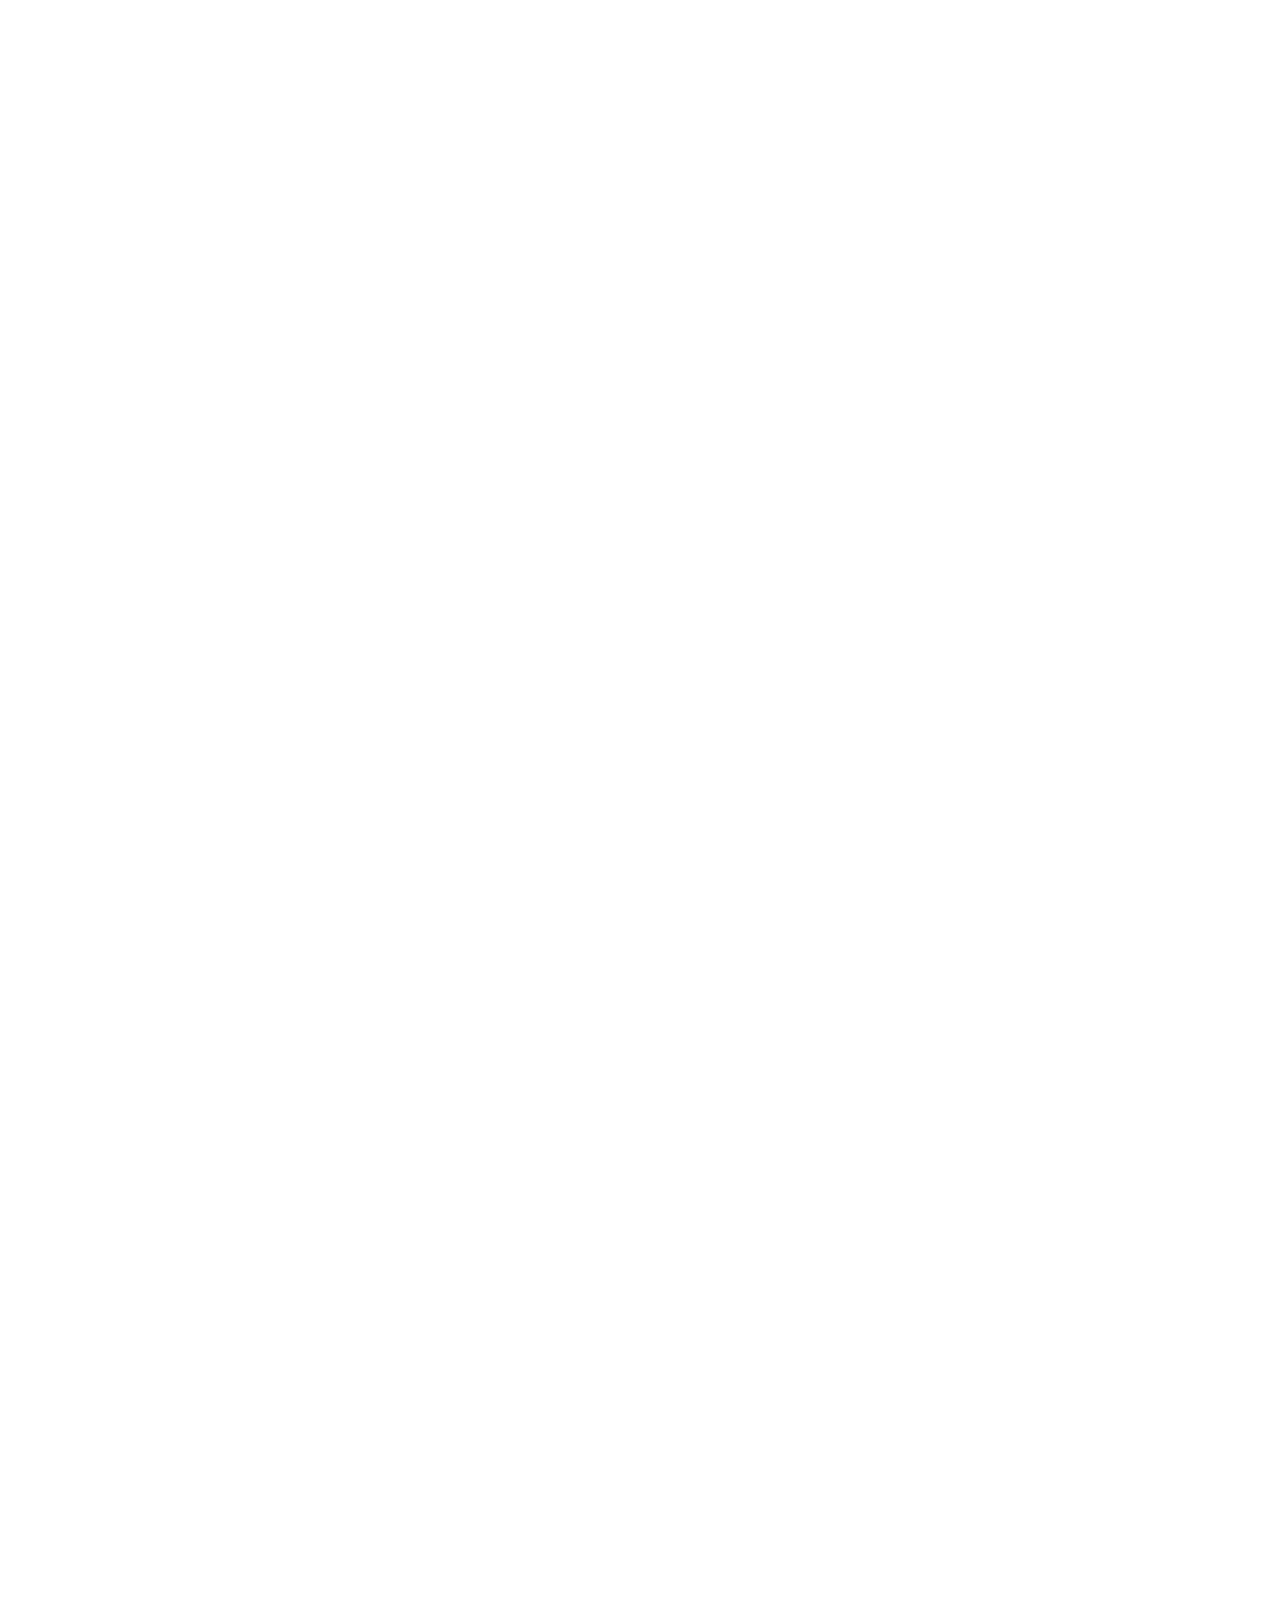
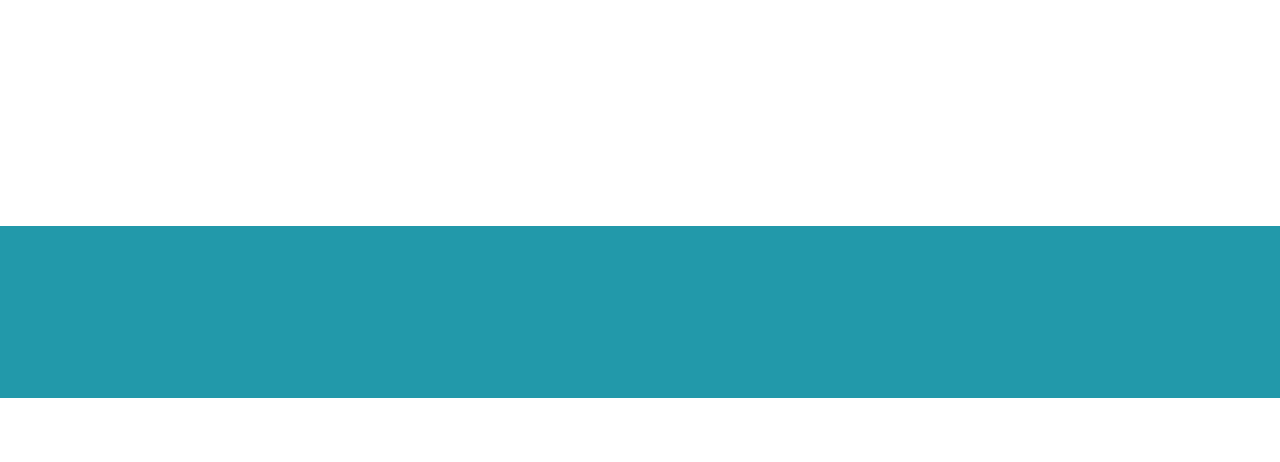
==== commit 418255ff: "web retreat" ====
--- a/dissemination.html
+++ b/dissemination.html
@@ -52,7 +52,7 @@
             </button>
             <div class="collapse navbar-collapse" id="navbarSupportedContent">
                 <ul class="navbar-nav nav-dropdown nav-right navbar-nav-top-padding" data-app-modern-menu="true"><li class="nav-item"><a class="nav-link link text-white text-primary display-4" href="index.html"><span class="mobi-mbri mobi-mbri-home mbr-iconfont mbr-iconfont-btn"></span>Home</a></li><li class="nav-item"><a class="nav-link link text-white text-primary display-4" href="research.html"><span class="mobi-mbri mobi-mbri-setting mbr-iconfont mbr-iconfont-btn"></span>Research</a></li><li class="nav-item"><a class="nav-link link text-white text-primary display-4" href="team.html"><span class="mobi-mbri mobi-mbri-users mbr-iconfont mbr-iconfont-btn"></span>Team</a></li><li class="nav-item"><a class="nav-link link text-white text-primary display-4" href="publications.html"><span class="mobi-mbri mobi-mbri-file mbr-iconfont mbr-iconfont-btn"></span>Publications</a></li>
-                    <li class="nav-item"><a class="nav-link link text-white text-primary display-4" href="dissemination.html"><span class="socicon socicon-wechat mbr-iconfont mbr-iconfont-btn"></span>Dissemination</a></li></ul>
+                    <li class="nav-item"><a class="nav-link link text-white text-primary display-4" href="retreat2024.html"><span class="mobi-mbri mobi-mbri-globe mbr-iconfont mbr-iconfont-btn"></span>Retreat2024</a></li><li class="nav-item"><a class="nav-link link text-white text-primary display-4" href="dissemination.html"><span class="socicon socicon-wechat mbr-iconfont mbr-iconfont-btn"></span>Dissemination</a></li></ul>
                 <div class="icons-menu">
                     <a class="iconfont-wrapper" href="https://twitter.com/hostflows" target="_blank">
                         <span class="p-2 mbr-iconfont socicon-twitter socicon"></span>
@@ -97,8 +97,25 @@
         <div class="row justify-content-center">
             <div class="title col-md-12 col-lg-10">
                 
-                <h4 class="mbr-section-subtitle align-center mbr-fonts-style mb-4 display-7">2024 | 2023 | <a href="dissemination.html#content8-44" class="text-info">2022</a>&nbsp;| <a href="dissemination.html#content8-3u" class="text-info text-primary">2021</a></h4>
-                
+                <h4 class="mbr-section-subtitle align-center mbr-fonts-style mb-4 display-7">2024 | <a href="dissemination.html#content8-4e" class="text-info">2023</a> | <a href="dissemination.html#content8-44" class="text-info">2022</a>&nbsp;| <a href="dissemination.html#content8-3u" class="text-info text-primary">2021</a></h4>
+                
+            </div>
+        </div>
+    </div>
+</section>
+
+<section data-bs-version="5.1" class="content8 cid-u3A7bEJZOX" id="content8-4k">
+    
+    <div class="container">
+        <div class="row justify-content-center">
+            <div class="counter-container col-md-12 col-lg-11">
+                <h4 class="mbr-section-title mbr-fonts-style mb-4 display-7">
+                    2024</h4>
+                <div class="mbr-text mbr-fonts-style display-7">
+                    <ul>
+                        <li><strong>Jun 28 - Jul 7: </strong><span style="font-size: 1.2rem;">[OBSERVING] ePESSTO+, La Silla, Chile</span></li><li><strong>Jan 29 - Feb 2: </strong><span style="font-size: 1.2rem;">CRISP meeting, Lisboa, Portugal</span><br></li>
+                    </ul>
+                </div>
             </div>
         </div>
     </div>
@@ -113,7 +130,7 @@
                     2023</h4>
                 <div class="mbr-text mbr-fonts-style display-7">
                     <ul>
-                        <li><strong>July 24 - Aug 2: </strong>Understanding cosmological observations, Benasque</li><li><strong>July 3-21: </strong>The extragalactic distance scale and cosmic expansion, Garching, Germany</li><li><strong>June 21-26: </strong>18th National festival in Popular Astronomy, Constantine, Algeria</li><li><strong>June 19-20: </strong>CAVITY meeting, Granada</li><li><strong>Apr 28 - May 14: </strong>[VISIT]&nbsp;National Central University, Taiwan</li><li><strong>Apr 18-20: </strong>ENGRAVE Data Reduction Workshop, Observatorio di Capodimonte, Napoli</li><li><strong>Feb 6-8:</strong> 3rd ENGRAVE meeting, Garching</li><li><strong>Jan 30 - Feb 3: </strong>CRISPisha meeting, Cádiz</li><li><strong>Jan 24-26: </strong>ICE retreat, Montserrat</li><li><strong>Jan 16-20: </strong>DES collaboration meeting Portsmouth</li>
+                        <li><strong>Dec 15-19: </strong>[OBSERVING] SNIa host galaxies with PMAS, Calar Alto</li><li><strong>Dec 12-14:</strong><span style="font-size: 1.2rem;"> <a href="https://www.cosmos.esa.int/web/jwst-data-masterclass-2023" class="text-info">JWST masterclass workshop</a>, Madrid ESAC</span></li><li><strong>Nov 16-28:</strong><span style="font-size: 1.2rem;"> [OBSERVING] ePESSTO+, La Silla, Chile</span></li><li><strong>Nov 21 - Dec 3: </strong><span style="font-size: 1.2rem;">Visit Institute for Astronomy (IfA), Honolulu, HI</span><br></li><li><strong>Oct 23-27: </strong>FLOWS meeting, U. Aarhus, Denmark</li><li><strong>July 24 - Aug 2: </strong><a href="https://www.benasque.org/2023uco/" class="text-info">Understanding cosmological observations</a>, Benasque</li><li><strong>July 3-21: </strong><a href="https://www.munich-iapbp.de/extragalactic-distance-scale" class="text-info">The extragalactic distance scale and cosmic expansion</a>, Garching, Germany</li><li><strong>June 21-26: </strong><a href="http://siriusalgeria.net/salon023.htm" class="text-info">18th National festival in Popular Astronomy</a>, Constantine, Algeria</li><li><strong>June 19-20: </strong>CAVITY meeting, Granada</li><li><strong>Apr 28 - May 14: </strong>[VISIT]&nbsp;National Central University, Taiwan</li><li><strong>Apr 18-20: </strong>ENGRAVE Data Reduction Workshop, Observatorio di Capodimonte, Napoli</li><li><strong>Feb 6-8:</strong> 3rd ENGRAVE meeting, Garching</li><li><strong>Jan 30 - Feb 3: </strong>CRISPisha meeting, Cádiz</li><li><strong>Jan 24-26: </strong>ICE retreat, Montserrat</li><li><strong>Jan 27 - Feb 9:</strong> [OBSERVING] ePESSTO+, La Silla, Chile</li><li><strong>Jan 16-20: </strong>DES collaboration meeting Portsmouth</li>
                     </ul>
                 </div>
             </div>
@@ -201,7 +218,7 @@
             </div>
         </div>
     </div>
-</section><section><a href="https://mobiri.se/2549836"></a><a style="z-index:1" href="https://mobirise.com/builder/landing-page-builder.html"></a></section><script src="assets/bootstrap/js/bootstrap.bundle.min.js"></script>  <script src="assets/parallax/jarallax.js"></script>  <script src="assets/smoothscroll/smooth-scroll.js"></script>  <script src="assets/ytplayer/index.js"></script>  <script src="assets/dropdown/js/navbar-dropdown.js"></script>  <script src="assets/theme/js/script.js"></script>  
+</section><section class="display-7" style="padding: 0;align-items: center;justify-content: center;flex-wrap: wrap;    align-content: center;display: flex;position: relative;height: 4rem;"><a href="https://mobiri.se/2549836" style="flex: 1 1;height: 4rem;position: absolute;width: 100%;z-index: 1;"><img alt="" style="height: 4rem;" src="[data-uri]"></a><p style="margin: 0;text-align: center;" class="display-7">&#8204;</p><a style="z-index:1" href="https://mobirise.com/builder/no-code-website-builder.html">No Code Website Builder</a></section><script src="assets/bootstrap/js/bootstrap.bundle.min.js"></script>  <script src="assets/parallax/jarallax.js"></script>  <script src="assets/smoothscroll/smooth-scroll.js"></script>  <script src="assets/ytplayer/index.js"></script>  <script src="assets/dropdown/js/navbar-dropdown.js"></script>  <script src="assets/theme/js/script.js"></script>  
   
   
  <div id="scrollToTop" class="scrollToTop mbr-arrow-up"><a style="text-align: center;"><i class="mbr-arrow-up-icon mbr-arrow-up-icon-cm cm-icon cm-icon-smallarrow-up"></i></a></div>
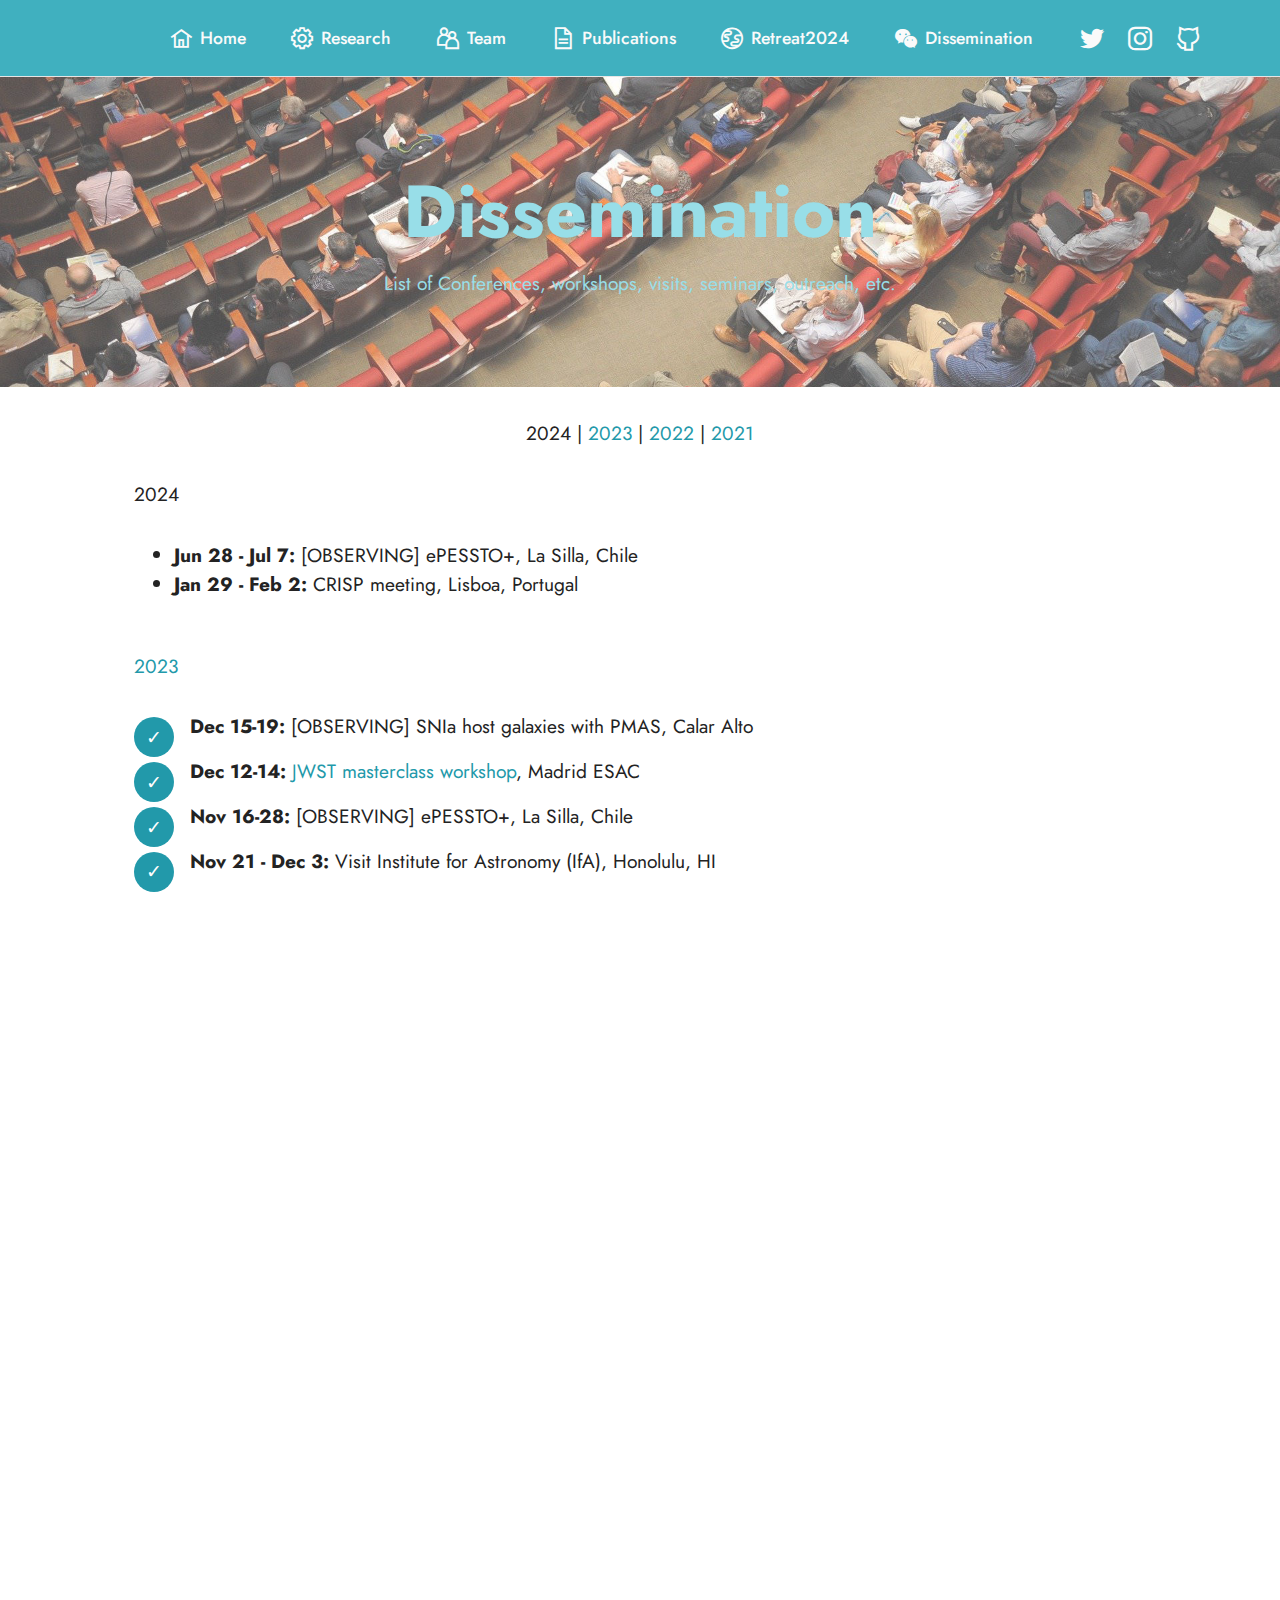
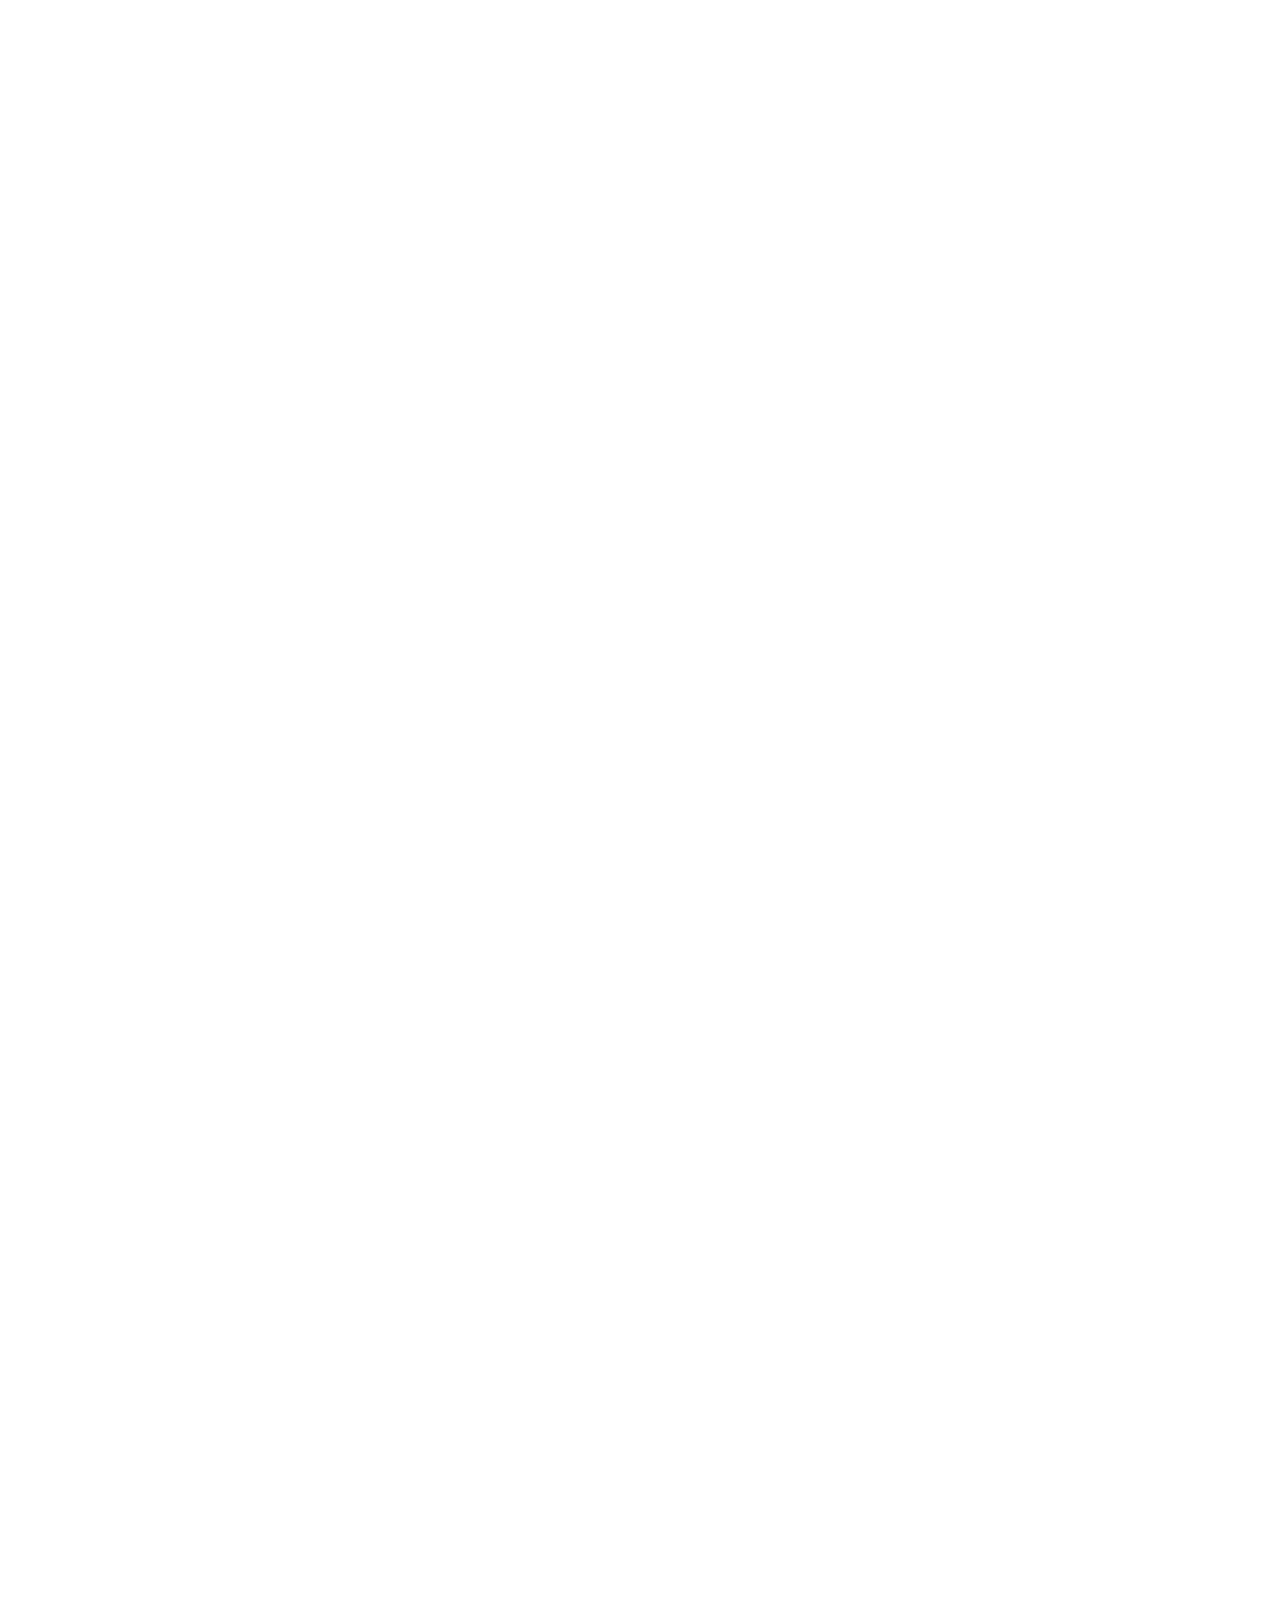
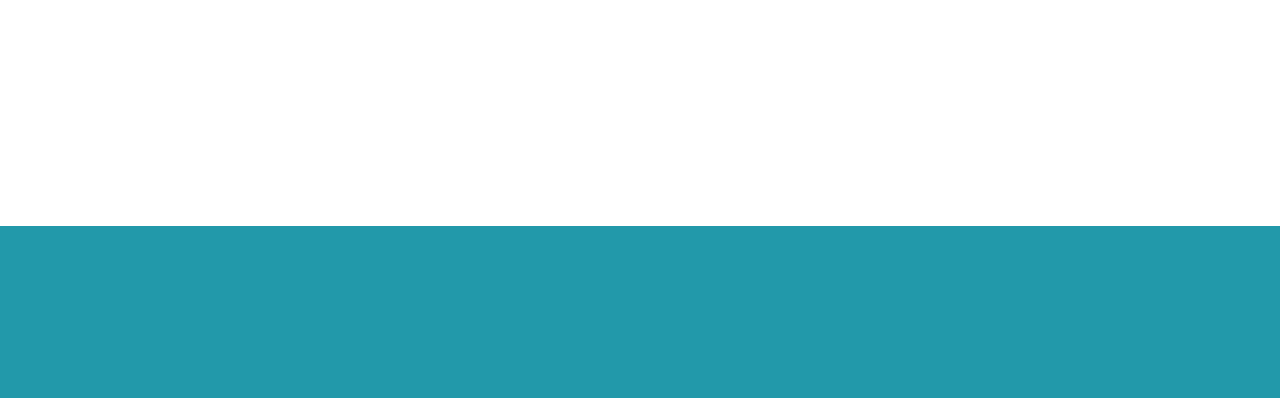
==== commit a1577e8f: "web retreat" ====
--- a/dissemination.html
+++ b/dissemination.html
@@ -218,7 +218,7 @@
             </div>
         </div>
     </div>
-</section><section class="display-7" style="padding: 0;align-items: center;justify-content: center;flex-wrap: wrap;    align-content: center;display: flex;position: relative;height: 4rem;"><a href="https://mobiri.se/2549836" style="flex: 1 1;height: 4rem;position: absolute;width: 100%;z-index: 1;"><img alt="" style="height: 4rem;" src="[data-uri]"></a><p style="margin: 0;text-align: center;" class="display-7">&#8204;</p><a style="z-index:1" href="https://mobirise.com/builder/no-code-website-builder.html">No Code Website Builder</a></section><script src="assets/bootstrap/js/bootstrap.bundle.min.js"></script>  <script src="assets/parallax/jarallax.js"></script>  <script src="assets/smoothscroll/smooth-scroll.js"></script>  <script src="assets/ytplayer/index.js"></script>  <script src="assets/dropdown/js/navbar-dropdown.js"></script>  <script src="assets/theme/js/script.js"></script>  
+</section><section class="display-7" style="padding: 0;align-items: center;justify-content: center;flex-wrap: wrap;    align-content: center;display: flex;position: relative;height: 0rem;"><a href="https://mobiri.se/2549836" style="flex: 1 1;height: 0rem;position: absolute;width: 100%;z-index: 1;"></a><a style="z-index:1" href="https://mobirise.com/html-builder.html"></a></section><script src="assets/bootstrap/js/bootstrap.bundle.min.js"></script>  <script src="assets/parallax/jarallax.js"></script>  <script src="assets/smoothscroll/smooth-scroll.js"></script>  <script src="assets/ytplayer/index.js"></script>  <script src="assets/dropdown/js/navbar-dropdown.js"></script>  <script src="assets/mbr-tabs/mbr-tabs.js"></script>  <script src="assets/theme/js/script.js"></script>  
   
   
  <div id="scrollToTop" class="scrollToTop mbr-arrow-up"><a style="text-align: center;"><i class="mbr-arrow-up-icon mbr-arrow-up-icon-cm cm-icon cm-icon-smallarrow-up"></i></a></div>
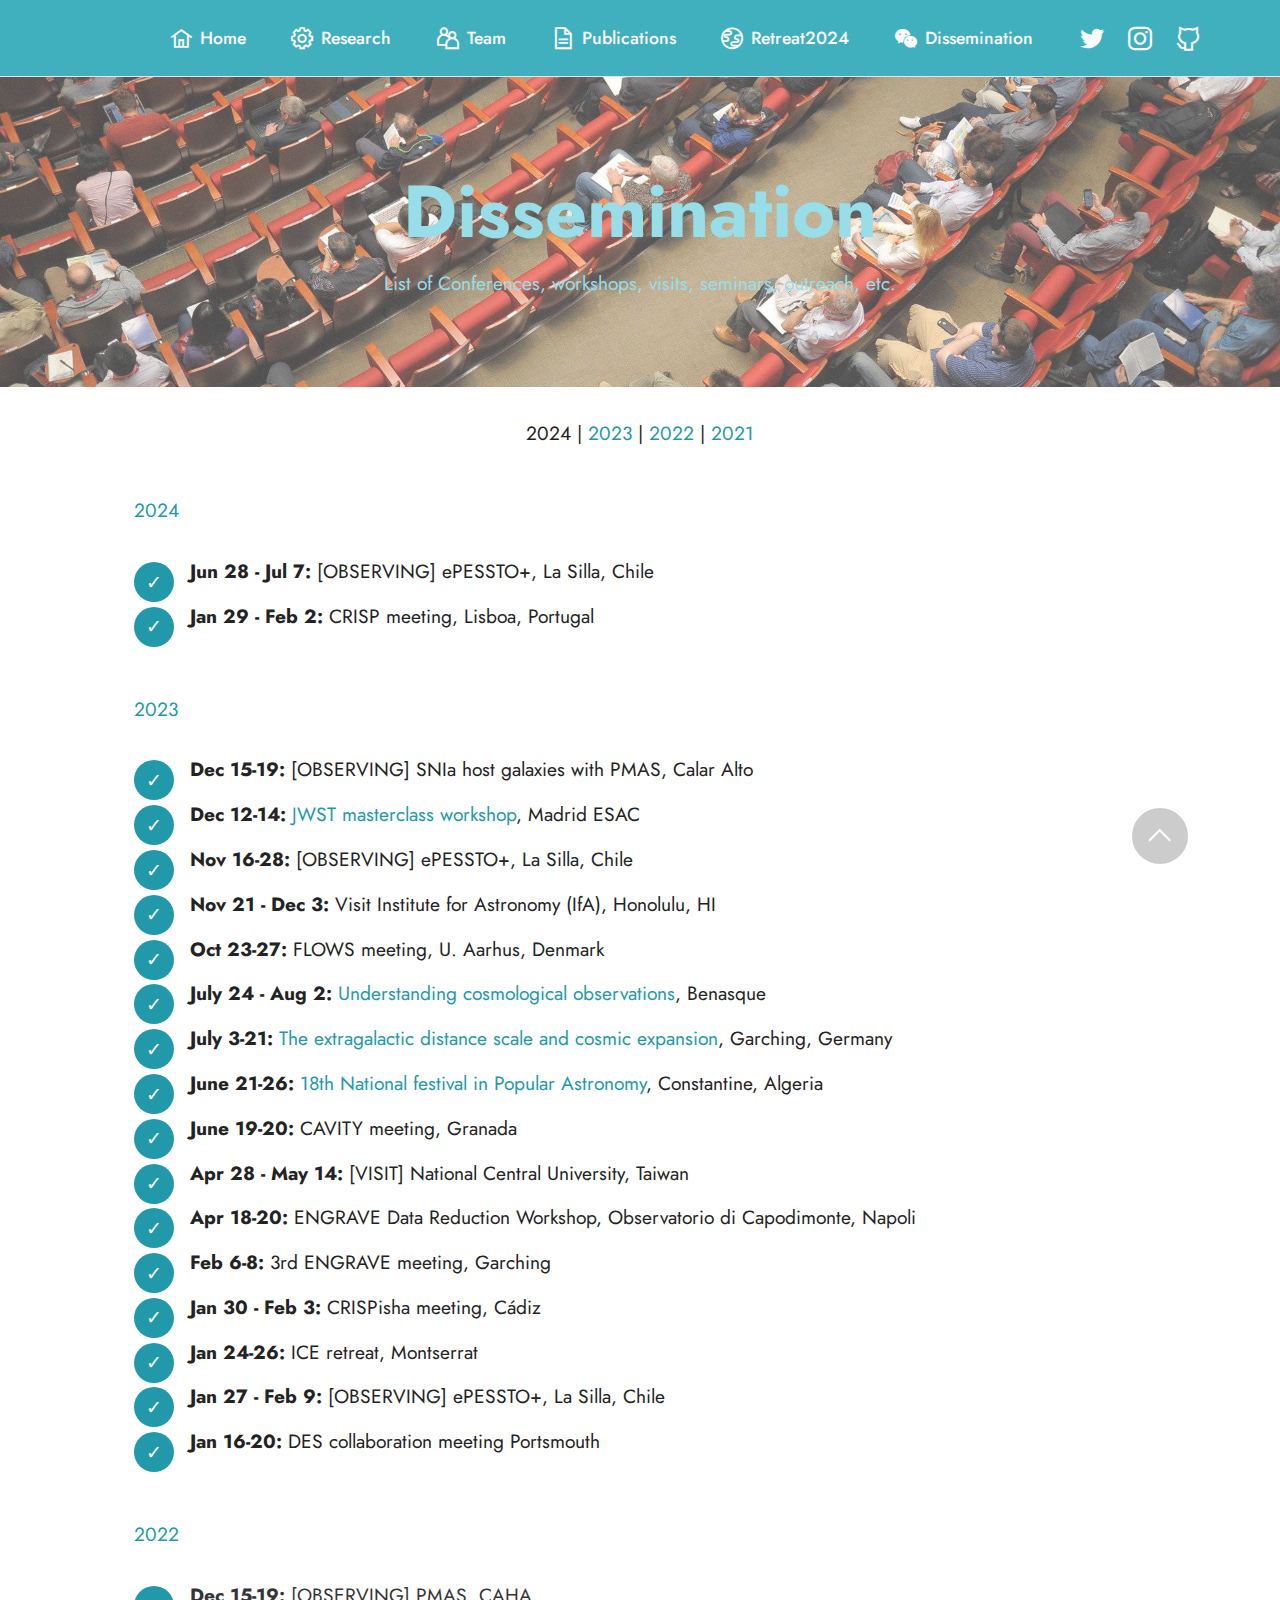
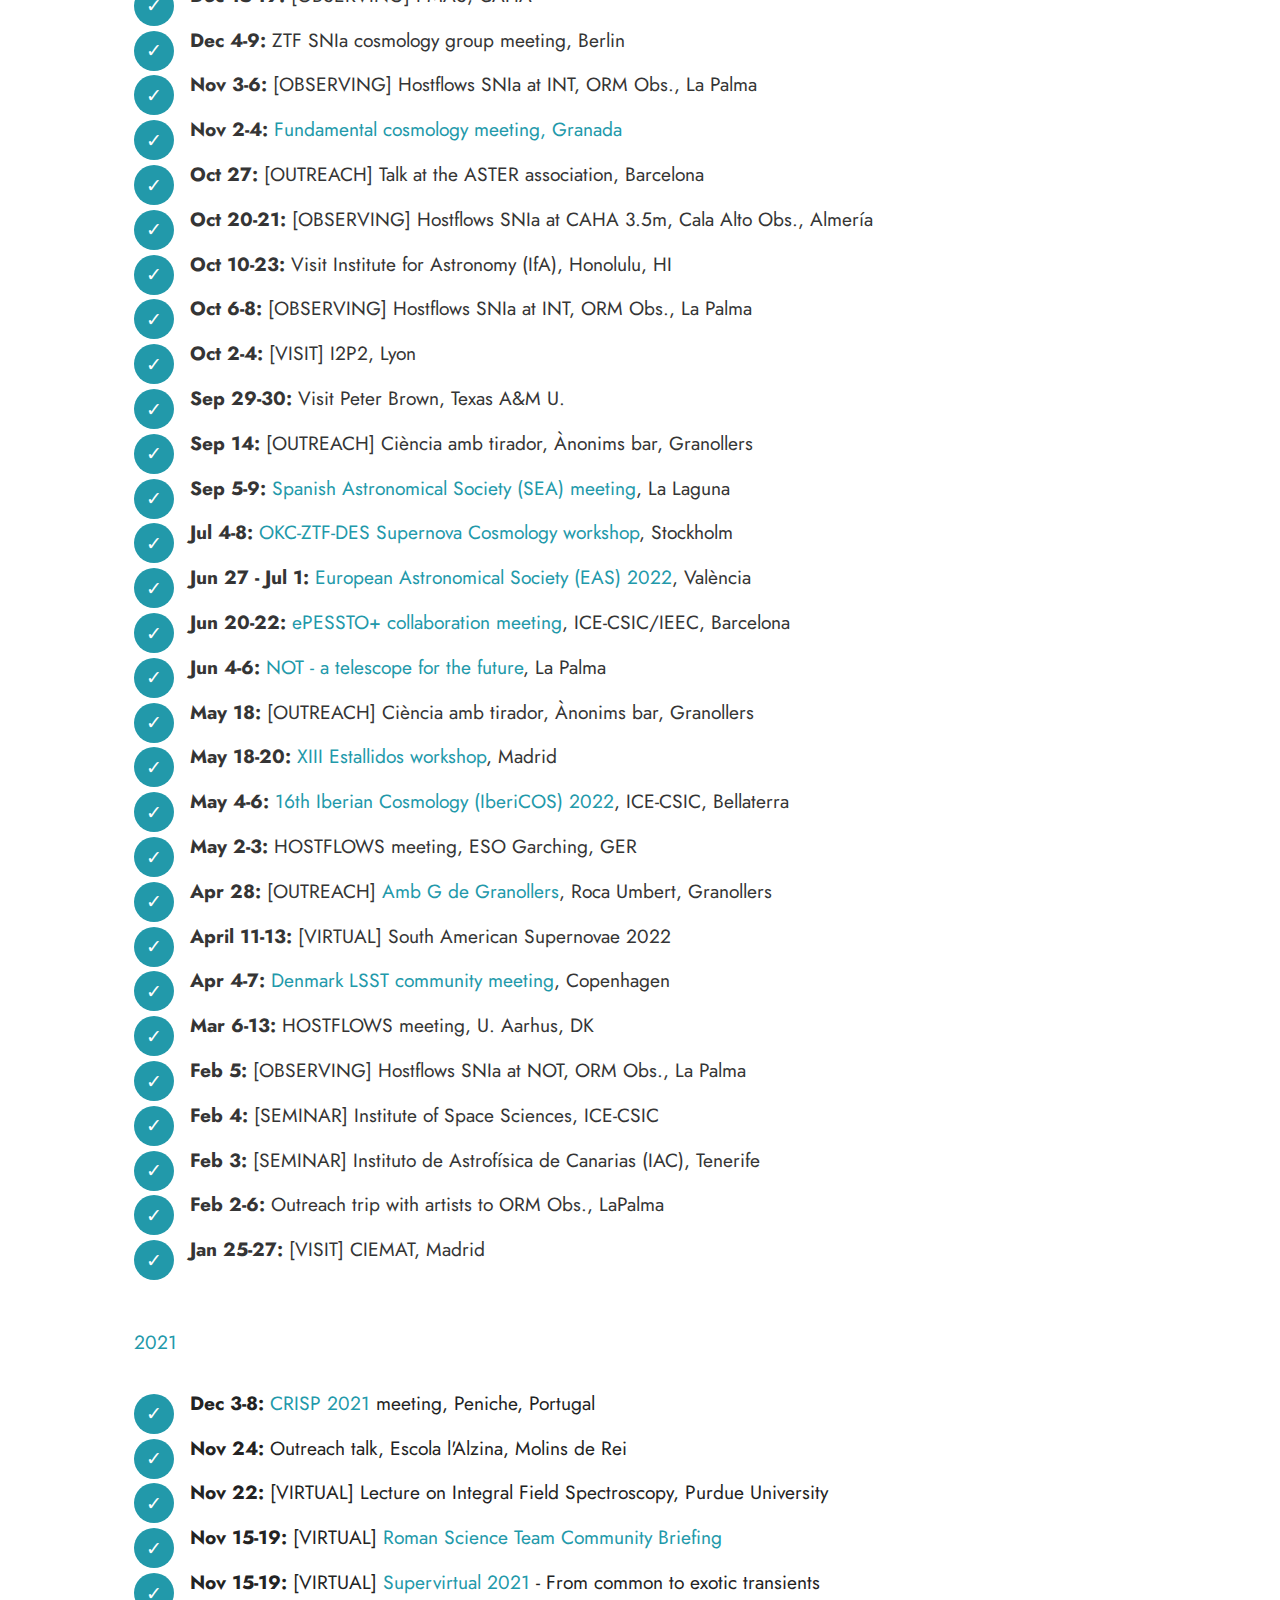
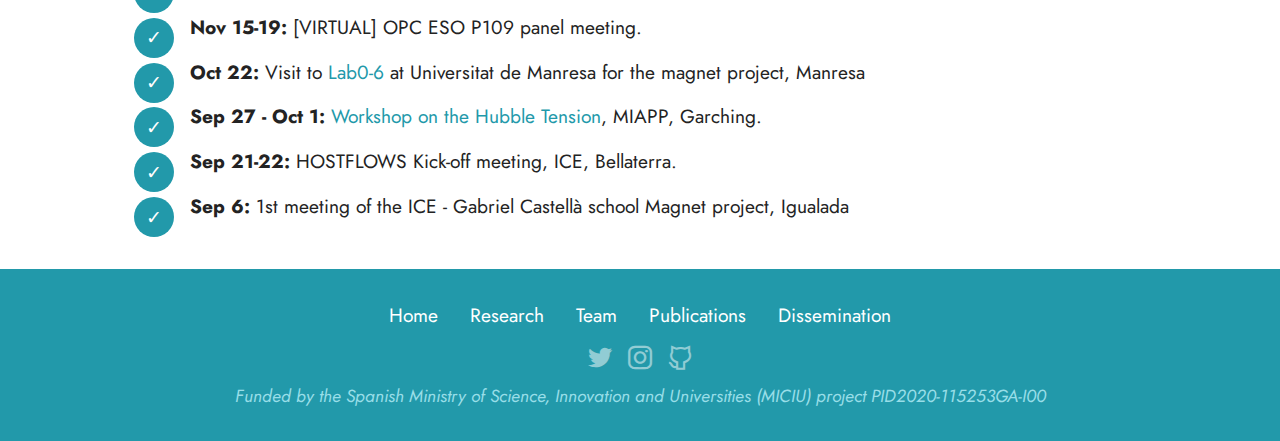
==== commit 1244c703: "web retreat" ====
--- a/dissemination.html
+++ b/dissemination.html
@@ -218,8 +218,7 @@
             </div>
         </div>
     </div>
-</section><section class="display-7" style="padding: 0;align-items: center;justify-content: center;flex-wrap: wrap;    align-content: center;display: flex;position: relative;height: 0rem;"><a href="https://mobiri.se/2549836" style="flex: 1 1;height: 0rem;position: absolute;width: 100%;z-index: 1;"></a><a style="z-index:1" href="https://mobirise.com/html-builder.html"></a></section><script src="assets/bootstrap/js/bootstrap.bundle.min.js"></script>  <script src="assets/parallax/jarallax.js"></script>  <script src="assets/smoothscroll/smooth-scroll.js"></script>  <script src="assets/ytplayer/index.js"></script>  <script src="assets/dropdown/js/navbar-dropdown.js"></script>  <script src="assets/mbr-tabs/mbr-tabs.js"></script>  <script src="assets/theme/js/script.js"></script>  
-  
+</section><section class=“display-7” style=“padding: 0;align-items: center;justify-content: center;flex-wrap: wrap;    align-content: center;display: flex;position: relative;height: 0rem;“><a href=“https://mobiri.se/2549836” style=“flex: 1 1;height: 0rem;position: absolute;width: 100%;z-index: 1;“></a><a style=“z-index:1” href=“https://mobirise.com/html-builder.html”></a></section><script src=“assets/bootstrap/js/bootstrap.bundle.min.js”></script>  <script src=“assets/parallax/jarallax.js”></script>  <script src=“assets/smoothscroll/smooth-scroll.js”></script>  <script src=“assets/ytplayer/index.js”></script>  <script src=“assets/dropdown/js/navbar-dropdown.js”></script>  <script src=“assets/mbr-tabs/mbr-tabs.js”></script>  <script src=“assets/theme/js/script.js”></script>  
   
  <div id="scrollToTop" class="scrollToTop mbr-arrow-up"><a style="text-align: center;"><i class="mbr-arrow-up-icon mbr-arrow-up-icon-cm cm-icon cm-icon-smallarrow-up"></i></a></div>
     <input name="animation" type="hidden">
--- a/assets/mobirise/css/mbr-additional.css
+++ b/assets/mobirise/css/mbr-additional.css
@@ -2287,6 +2287,40 @@
   padding-bottom: 0rem;
   background-color: #ffffff;
 }
+.cid-u3A7bEJZOX {
+  padding-top: 1rem;
+  padding-bottom: 2rem;
+  background-color: #ffffff;
+}
+.cid-u3A7bEJZOX .counter-container ul {
+  margin: 0;
+  list-style: none;
+  padding-left: 2.5rem;
+}
+.cid-u3A7bEJZOX .counter-container ul li {
+  margin-bottom: 1rem;
+  list-style: none;
+  position: relative;
+  padding-left: 1rem;
+}
+.cid-u3A7bEJZOX .counter-container ul li:before {
+  position: absolute;
+  left: -40px;
+  content: "";
+  display: flex;
+  justify-content: center;
+  align-items: center;
+  color: #ffffff;
+  background-color: #2299aa;
+  width: 40px;
+  height: 40px;
+  border-radius: 50%;
+  margin-top: 5px;
+  content: "✓";
+}
+.cid-u3A7bEJZOX .mbr-section-title {
+  color: #2299aa;
+}
 .cid-tVvvdFrJ0I {
   padding-top: 1rem;
   padding-bottom: 2rem;
@@ -2826,6 +2860,27 @@
   padding-bottom: 0rem;
   background-color: #ffffff;
 }
+.cid-u3xpLTFapT {
+  padding-top: 5rem;
+  padding-bottom: 5rem;
+  background-color: #ffffff;
+}
+@media (max-width: 991px) {
+  .cid-u3xpLTFapT .image-wrapper {
+    margin-bottom: 1rem;
+  }
+}
+.cid-u3xpLTFapT .row {
+  flex-direction: row-reverse;
+}
+.cid-u3xpLTFapT img {
+  width: 100%;
+}
+@media (min-width: 992px) {
+  .cid-u3xpLTFapT .text-wrapper {
+    padding: 2rem;
+  }
+}
 .cid-tq0vHzdoBN {
   padding-top: 5rem;
   padding-bottom: 5rem;
@@ -3572,3 +3627,631 @@
 .cid-sFCpTfPV45 .media-container-row .row-copirayt p {
   width: 100%;
 }
+.cid-u8PnVB9EG7 {
+  padding-top: 7rem;
+  padding-bottom: 7rem;
+  background-image: url("../../../assets/images/mbr-1920x1276.jpg");
+}
+.cid-u8PnVB9EG7 .mbr-section-title {
+  text-align: center;
+  color: #65c6d4;
+}
+.cid-u8PnVB9EG7 .mbr-text,
+.cid-u8PnVB9EG7 .mbr-section-btn {
+  color: #40b0bf;
+  text-align: center;
+}
+@media (max-width: 991px) {
+  .cid-u8PnVB9EG7 .mbr-section-title,
+  .cid-u8PnVB9EG7 .mbr-section-btn,
+  .cid-u8PnVB9EG7 .mbr-text {
+    text-align: center;
+  }
+}
+.cid-u8PnVBjDN2 {
+  padding-top: 1rem;
+  padding-bottom: 0rem;
+  background-color: #ffffff;
+}
+.cid-u8PnVDNpSj {
+  z-index: 1000;
+  width: 100%;
+  position: relative;
+  min-height: 60px;
+}
+.cid-u8PnVDNpSj nav.navbar {
+  position: fixed;
+}
+.cid-u8PnVDNpSj .dropdown-item:before {
+  font-family: Moririse2 !important;
+  content: '\e966';
+  display: inline-block;
+  width: 0;
+  position: absolute;
+  left: 1rem;
+  top: 0.5rem;
+  margin-right: 0.5rem;
+  line-height: 1;
+  font-size: inherit;
+  vertical-align: middle;
+  text-align: center;
+  overflow: hidden;
+  transform: scale(0, 1);
+  transition: all 0.25s ease-in-out;
+}
+.cid-u8PnVDNpSj .dropdown-menu {
+  padding: 0;
+}
+.cid-u8PnVDNpSj .dropdown-item {
+  border-bottom: 1px solid #e6e6e6;
+}
+.cid-u8PnVDNpSj .dropdown-item:hover,
+.cid-u8PnVDNpSj .dropdown-item:focus {
+  background: #ff9966 !important;
+  color: white !important;
+}
+.cid-u8PnVDNpSj .nav-dropdown .link {
+  padding: 0 0.3em !important;
+  margin: .667em 1em !important;
+}
+.cid-u8PnVDNpSj .nav-dropdown .link.dropdown-toggle::after {
+  margin-left: 0.5rem;
+  margin-top: 0.2rem;
+}
+.cid-u8PnVDNpSj .nav-link {
+  position: relative;
+}
+.cid-u8PnVDNpSj .container {
+  display: flex;
+  margin: auto;
+}
+.cid-u8PnVDNpSj .iconfont-wrapper {
+  color: #fafafa !important;
+  font-size: 1.5rem;
+  padding-right: .5rem;
+}
+.cid-u8PnVDNpSj .navbar-caption {
+  padding-right: 4rem;
+}
+.cid-u8PnVDNpSj .dropdown-menu,
+.cid-u8PnVDNpSj .navbar.opened {
+  background: #40b0bf !important;
+}
+.cid-u8PnVDNpSj .nav-item:focus,
+.cid-u8PnVDNpSj .nav-link:focus {
+  outline: none;
+}
+.cid-u8PnVDNpSj .dropdown .dropdown-menu .dropdown-item {
+  width: auto;
+  transition: all 0.25s ease-in-out;
+}
+.cid-u8PnVDNpSj .dropdown .dropdown-menu .dropdown-item::after {
+  right: 0.5rem;
+}
+.cid-u8PnVDNpSj .dropdown .dropdown-menu .dropdown-item .mbr-iconfont {
+  margin-left: -1.8rem;
+  padding-right: 1rem;
+  font-size: inherit;
+}
+.cid-u8PnVDNpSj .dropdown .dropdown-menu .dropdown-item .mbr-iconfont:before {
+  display: inline-block;
+  transform: scale(1, 1);
+  transition: all 0.25s ease-in-out;
+}
+.cid-u8PnVDNpSj .collapsed .dropdown-menu .dropdown-item:before {
+  display: none;
+}
+.cid-u8PnVDNpSj .collapsed .dropdown .dropdown-menu .dropdown-item {
+  padding: 0.235em 1.5em 0.235em 1.5em !important;
+  transition: none;
+  margin: 0 !important;
+}
+.cid-u8PnVDNpSj .navbar {
+  min-height: 77px;
+  transition: all .3s;
+  border-bottom: 1px solid transparent;
+  background: #40b0bf;
+}
+.cid-u8PnVDNpSj .navbar:not(.navbar-short) {
+  border-bottom: 1px solid #e6e6e6;
+}
+.cid-u8PnVDNpSj .navbar.opened {
+  transition: all .3s;
+}
+.cid-u8PnVDNpSj .navbar .dropdown-item {
+  padding: .5rem 1.8rem;
+}
+.cid-u8PnVDNpSj .navbar .navbar-logo img {
+  width: auto;
+}
+.cid-u8PnVDNpSj .navbar .navbar-collapse {
+  justify-content: flex-end;
+  z-index: 1;
+}
+.cid-u8PnVDNpSj .navbar.collapsed .nav-item .nav-link::before {
+  display: none;
+}
+.cid-u8PnVDNpSj .navbar.collapsed.opened .dropdown-menu {
+  top: 0;
+}
+.cid-u8PnVDNpSj .navbar.collapsed .dropdown-menu .dropdown-submenu {
+  left: 0 !important;
+}
+.cid-u8PnVDNpSj .navbar.collapsed .dropdown-menu .dropdown-item:after {
+  right: auto;
+}
+.cid-u8PnVDNpSj .navbar.collapsed .dropdown-menu .dropdown-toggle[data-toggle="dropdown-submenu"]:after {
+  margin-left: 0.5rem;
+  margin-top: 0.2rem;
+  border-top: 0.35em solid;
+  border-right: 0.35em solid transparent;
+  border-left: 0.35em solid transparent;
+  border-bottom: 0;
+  top: 55%;
+}
+.cid-u8PnVDNpSj .navbar.collapsed ul.navbar-nav li {
+  margin: auto;
+}
+.cid-u8PnVDNpSj .navbar.collapsed .dropdown-menu .dropdown-item {
+  padding: .25rem 1.5rem;
+  text-align: center;
+}
+.cid-u8PnVDNpSj .navbar.collapsed .icons-menu {
+  padding-left: 0;
+  padding-right: 0;
+  padding-top: .5rem;
+  padding-bottom: .5rem;
+}
+@media (max-width: 991px) {
+  .cid-u8PnVDNpSj .navbar .nav-item .nav-link::before {
+    display: none;
+  }
+  .cid-u8PnVDNpSj .navbar.opened .dropdown-menu {
+    top: 0;
+  }
+  .cid-u8PnVDNpSj .navbar .dropdown-menu .dropdown-submenu {
+    left: 0 !important;
+  }
+  .cid-u8PnVDNpSj .navbar .dropdown-menu .dropdown-item:after {
+    right: auto;
+  }
+  .cid-u8PnVDNpSj .navbar .dropdown-menu .dropdown-toggle[data-toggle="dropdown-submenu"]:after {
+    margin-left: 0.5rem;
+    margin-top: 0.2rem;
+    border-top: 0.35em solid;
+    border-right: 0.35em solid transparent;
+    border-left: 0.35em solid transparent;
+    border-bottom: 0;
+    top: 55%;
+  }
+  .cid-u8PnVDNpSj .navbar .navbar-logo img {
+    height: 3.8rem !important;
+  }
+  .cid-u8PnVDNpSj .navbar ul.navbar-nav li {
+    margin: auto;
+  }
+  .cid-u8PnVDNpSj .navbar .dropdown-menu .dropdown-item {
+    padding: .25rem 1.5rem !important;
+    text-align: center;
+  }
+  .cid-u8PnVDNpSj .navbar .navbar-brand {
+    flex-shrink: initial;
+    flex-basis: auto;
+    word-break: break-word;
+    padding-right: 2rem;
+  }
+  .cid-u8PnVDNpSj .navbar .navbar-toggler {
+    flex-basis: auto;
+  }
+  .cid-u8PnVDNpSj .navbar .icons-menu {
+    padding-left: 0;
+    padding-top: .5rem;
+    padding-bottom: .5rem;
+  }
+}
+.cid-u8PnVDNpSj .navbar.navbar-short {
+  min-height: 60px;
+}
+.cid-u8PnVDNpSj .navbar.navbar-short .navbar-logo img {
+  height: 3rem !important;
+}
+.cid-u8PnVDNpSj .navbar.navbar-short .navbar-brand {
+  padding: 0;
+}
+.cid-u8PnVDNpSj .navbar-brand {
+  flex-shrink: 0;
+  align-items: center;
+  margin-right: 0;
+  padding: 0;
+  transition: all .3s;
+  word-break: break-word;
+  z-index: 1;
+}
+.cid-u8PnVDNpSj .navbar-brand .navbar-caption {
+  line-height: inherit !important;
+}
+.cid-u8PnVDNpSj .navbar-brand .navbar-logo a {
+  outline: none;
+}
+.cid-u8PnVDNpSj .dropdown-item.active,
+.cid-u8PnVDNpSj .dropdown-item:active {
+  background-color: transparent;
+}
+.cid-u8PnVDNpSj .navbar-expand-lg .navbar-nav .nav-link {
+  padding: 0;
+}
+.cid-u8PnVDNpSj .nav-dropdown .link.dropdown-toggle {
+  margin-right: 1.667em;
+}
+.cid-u8PnVDNpSj .nav-dropdown .link.dropdown-toggle[aria-expanded="true"] {
+  margin-right: 0;
+  padding: 0.667em 1.667em;
+}
+.cid-u8PnVDNpSj .navbar.navbar-expand-lg .dropdown .dropdown-menu {
+  background: #40b0bf;
+}
+.cid-u8PnVDNpSj .navbar.navbar-expand-lg .dropdown .dropdown-menu .dropdown-submenu {
+  margin: 0;
+  left: 100%;
+}
+.cid-u8PnVDNpSj .navbar .dropdown.open > .dropdown-menu {
+  display: block;
+}
+.cid-u8PnVDNpSj ul.navbar-nav {
+  flex-wrap: wrap;
+}
+.cid-u8PnVDNpSj .navbar-buttons {
+  text-align: center;
+  min-width: 170px;
+}
+.cid-u8PnVDNpSj button.navbar-toggler {
+  outline: none;
+  width: 31px;
+  height: 20px;
+  cursor: pointer;
+  transition: all .2s;
+  position: relative;
+  align-self: center;
+}
+.cid-u8PnVDNpSj button.navbar-toggler .hamburger span {
+  position: absolute;
+  right: 0;
+  width: 30px;
+  height: 2px;
+  border-right: 5px;
+  background-color: currentColor;
+}
+.cid-u8PnVDNpSj button.navbar-toggler .hamburger span:nth-child(1) {
+  top: 0;
+  transition: all .2s;
+}
+.cid-u8PnVDNpSj button.navbar-toggler .hamburger span:nth-child(2) {
+  top: 8px;
+  transition: all .15s;
+}
+.cid-u8PnVDNpSj button.navbar-toggler .hamburger span:nth-child(3) {
+  top: 8px;
+  transition: all .15s;
+}
+.cid-u8PnVDNpSj button.navbar-toggler .hamburger span:nth-child(4) {
+  top: 16px;
+  transition: all .2s;
+}
+.cid-u8PnVDNpSj nav.opened .hamburger span:nth-child(1) {
+  top: 8px;
+  width: 0;
+  opacity: 0;
+  right: 50%;
+  transition: all .2s;
+}
+.cid-u8PnVDNpSj nav.opened .hamburger span:nth-child(2) {
+  transform: rotate(45deg);
+  transition: all .25s;
+}
+.cid-u8PnVDNpSj nav.opened .hamburger span:nth-child(3) {
+  transform: rotate(-45deg);
+  transition: all .25s;
+}
+.cid-u8PnVDNpSj nav.opened .hamburger span:nth-child(4) {
+  top: 8px;
+  width: 0;
+  opacity: 0;
+  right: 50%;
+  transition: all .2s;
+}
+.cid-u8PnVDNpSj .navbar-dropdown {
+  padding: .5rem 1rem;
+  position: fixed;
+}
+.cid-u8PnVDNpSj a.nav-link {
+  display: flex;
+  align-items: center;
+  justify-content: center;
+}
+.cid-u8PnVDNpSj .icons-menu {
+  flex-wrap: nowrap;
+  display: flex;
+  justify-content: center;
+  padding-left: 1rem;
+  padding-right: 1rem;
+  padding-top: 0.3rem;
+  text-align: center;
+}
+@media screen and (-ms-high-contrast: active), (-ms-high-contrast: none) {
+  .cid-u8PnVDNpSj .navbar {
+    height: 77px;
+  }
+  .cid-u8PnVDNpSj .navbar.opened {
+    height: auto;
+  }
+  .cid-u8PnVDNpSj .nav-item .nav-link:hover::before {
+    width: 175%;
+    max-width: calc(100% + 2rem);
+    left: -1rem;
+  }
+}
+.cid-u8Pp7XwvAZ {
+  padding-top: 4rem;
+  padding-bottom: 4rem;
+  background-color: #ffffff;
+}
+.cid-u8Pp7XwvAZ .mbr-fallback-image.disabled {
+  display: none;
+}
+.cid-u8Pp7XwvAZ .mbr-fallback-image {
+  display: block;
+  background-size: cover;
+  background-position: center center;
+  width: 100%;
+  height: 100%;
+  position: absolute;
+  top: 0;
+}
+.cid-u8Pp7XwvAZ .card-box {
+  z-index: 10;
+  position: relative;
+}
+@media (min-width: 1500px) {
+  .cid-u8Pp7XwvAZ .container {
+    max-width: 1400px;
+  }
+}
+.cid-u8Pp7XwvAZ .card {
+  margin: auto;
+}
+.cid-u8Pp7XwvAZ .mbr-iconfont {
+  display: block;
+  font-size: 5rem;
+  color: #6592e6;
+  margin-bottom: 2rem;
+}
+.cid-u8Pp7XwvAZ .card-wrapper {
+  display: flex;
+  justify-content: center;
+  align-items: center;
+}
+.cid-u8Pp7XwvAZ .row {
+  justify-content: center;
+}
+.cid-u8Pp8OY9ki {
+  padding-top: 6rem;
+  padding-bottom: 6rem;
+  background-color: #ffffff;
+}
+.cid-u8Pp8OY9ki .mbr-fallback-image.disabled {
+  display: none;
+}
+.cid-u8Pp8OY9ki .mbr-fallback-image {
+  display: block;
+  background-size: cover;
+  background-position: center center;
+  width: 100%;
+  height: 100%;
+  position: absolute;
+  top: 0;
+}
+.cid-u8Pp8OY9ki .card-wrapper {
+  border-radius: 4px;
+  background: #fafafa;
+}
+@media (min-width: 992px) {
+  .cid-u8Pp8OY9ki .card-wrapper {
+    padding: 2rem;
+  }
+}
+@media (max-width: 991px) {
+  .cid-u8Pp8OY9ki .card-wrapper {
+    padding: 1rem;
+    margin-bottom: 2rem;
+  }
+}
+.cid-u8Pp8OY9ki .row {
+  align-items: center;
+  justify-content: center;
+}
+@media (max-width: 767px) {
+  .cid-u8Pp8OY9ki .row .row {
+    flex-direction: column-reverse;
+  }
+  .cid-u8Pp8OY9ki .row .row .img-wrapper {
+    margin-bottom: 2rem;
+  }
+}
+.cid-u8Pp8OY9ki .img-wrapper img {
+  width: 100%;
+  object-fit: cover;
+}
+.cid-u8Pp8OY9ki .card-subtitle {
+  color: #40b0bf;
+}
+.cid-u8Pp8OY9ki .mbr-text {
+  color: #555555;
+}
+.cid-u8PpjRAKM2 {
+  padding-top: 6rem;
+  padding-bottom: 6rem;
+  background-color: #ffffff;
+}
+.cid-u8PpjRAKM2 .mbr-fallback-image.disabled {
+  display: none;
+}
+.cid-u8PpjRAKM2 .mbr-fallback-image {
+  display: block;
+  background-size: cover;
+  background-position: center center;
+  width: 100%;
+  height: 100%;
+  position: absolute;
+  top: 0;
+}
+.cid-u8PpjRAKM2 .nav-tabs .nav-item.open .nav-link:focus,
+.cid-u8PpjRAKM2 .nav-tabs .nav-link.active:focus {
+  outline: none;
+}
+.cid-u8PpjRAKM2 .nav-tabs {
+  flex-wrap: wrap;
+  border-bottom: 1px solid #6592e6;
+}
+@media (max-width: 767px) {
+  .cid-u8PpjRAKM2 .nav-item {
+    width: 100%;
+    margin: 0;
+  }
+}
+.cid-u8PpjRAKM2 .nav-tabs .nav-link {
+  transition: all .5s;
+  border: none;
+  border-bottom: 3px solid transparent;
+  border-radius: 0 !important;
+}
+.cid-u8PpjRAKM2 .nav-tabs .nav-link:not(.active) {
+  color: #000000;
+}
+.cid-u8PpjRAKM2 .nav-tabs .nav-item {
+  margin-right: 1.5rem;
+}
+.cid-u8PpjRAKM2 .nav-link,
+.cid-u8PpjRAKM2 .nav-link.active {
+  padding: 1rem 0;
+  background-color: transparent;
+}
+.cid-u8PpjRAKM2 .nav-tabs .nav-link.active {
+  color: #6592e6;
+  border-bottom: 3px solid #6592e6;
+}
+.cid-u8PpjRAKM2 H4 {
+  text-align: center;
+}
+.cid-u8PpjRAKM2 H3 {
+  text-align: center;
+}
+.cid-u8PpeiZ7Hq {
+  padding-top: 5rem;
+  padding-bottom: 5rem;
+  background: #ffffff;
+}
+.cid-u8PpeiZ7Hq .mbr-fallback-image.disabled {
+  display: none;
+}
+.cid-u8PpeiZ7Hq .mbr-fallback-image {
+  display: block;
+  background-size: cover;
+  background-position: center center;
+  width: 100%;
+  height: 100%;
+  position: absolute;
+  top: 0;
+}
+.cid-u8PpeiZ7Hq .google-map {
+  height: 30rem;
+  position: relative;
+}
+.cid-u8PpeiZ7Hq .google-map iframe {
+  height: 100%;
+  width: 100%;
+}
+.cid-u8PpeiZ7Hq .google-map [data-state-details] {
+  color: #6b6763;
+  height: 1.5em;
+  margin-top: -0.75em;
+  padding-left: 1.25rem;
+  padding-right: 1.25rem;
+  position: absolute;
+  text-align: center;
+  top: 50%;
+  width: 100%;
+}
+.cid-u8PpeiZ7Hq .google-map[data-state] {
+  background: #e9e5dc;
+}
+.cid-u8PpeiZ7Hq .google-map[data-state="loading"] [data-state-details] {
+  display: none;
+}
+.cid-u8PnVEUaZR {
+  padding-top: 2rem;
+  padding-bottom: 2rem;
+  background-color: #2299aa;
+}
+.cid-u8PnVEUaZR .row-links {
+  width: 100%;
+  justify-content: center;
+}
+.cid-u8PnVEUaZR .social-row {
+  width: 100%;
+  justify-content: center;
+}
+.cid-u8PnVEUaZR .media-container-row {
+  flex-direction: column;
+  justify-content: center;
+  align-items: center;
+}
+.cid-u8PnVEUaZR .media-container-row .foot-menu {
+  list-style: none;
+  display: flex;
+  justify-content: center;
+  flex-wrap: wrap;
+  padding: 0;
+  margin-bottom: 0;
+}
+.cid-u8PnVEUaZR .media-container-row .foot-menu li {
+  padding: 0 1rem 1rem 1rem;
+}
+.cid-u8PnVEUaZR .media-container-row .foot-menu li p {
+  margin: 0;
+}
+.cid-u8PnVEUaZR .media-container-row .social-list {
+  padding-left: 0;
+  margin-bottom: 0;
+  list-style: none;
+  display: flex;
+  flex-wrap: wrap;
+  justify-content: flex-end;
+}
+.cid-u8PnVEUaZR .media-container-row .social-list .mbr-iconfont-social {
+  font-size: 1.5rem;
+  color: #ffffff;
+}
+.cid-u8PnVEUaZR .media-container-row .social-list .soc-item {
+  margin: 0 .5rem;
+}
+.cid-u8PnVEUaZR .media-container-row .social-list a {
+  margin: 0;
+  opacity: .5;
+  transition: .2s linear;
+}
+.cid-u8PnVEUaZR .media-container-row .social-list a:hover {
+  opacity: 1;
+}
+@media (max-width: 767px) {
+  .cid-u8PnVEUaZR .media-container-row .social-list {
+    -webkit-justify-content: center;
+    justify-content: center;
+  }
+}
+.cid-u8PnVEUaZR .media-container-row .row-copirayt {
+  word-break: break-word;
+  width: 100%;
+}
+.cid-u8PnVEUaZR .media-container-row .row-copirayt p {
+  width: 100%;
+}
--- a/assets/mobirise/css/mbr-additional.css
+++ b/assets/mobirise/css/mbr-additional.css
@@ -2287,6 +2287,40 @@
   padding-bottom: 0rem;
   background-color: #ffffff;
 }
+.cid-u3A7bEJZOX {
+  padding-top: 1rem;
+  padding-bottom: 2rem;
+  background-color: #ffffff;
+}
+.cid-u3A7bEJZOX .counter-container ul {
+  margin: 0;
+  list-style: none;
+  padding-left: 2.5rem;
+}
+.cid-u3A7bEJZOX .counter-container ul li {
+  margin-bottom: 1rem;
+  list-style: none;
+  position: relative;
+  padding-left: 1rem;
+}
+.cid-u3A7bEJZOX .counter-container ul li:before {
+  position: absolute;
+  left: -40px;
+  content: "";
+  display: flex;
+  justify-content: center;
+  align-items: center;
+  color: #ffffff;
+  background-color: #2299aa;
+  width: 40px;
+  height: 40px;
+  border-radius: 50%;
+  margin-top: 5px;
+  content: "✓";
+}
+.cid-u3A7bEJZOX .mbr-section-title {
+  color: #2299aa;
+}
 .cid-tVvvdFrJ0I {
   padding-top: 1rem;
   padding-bottom: 2rem;
@@ -2826,6 +2860,27 @@
   padding-bottom: 0rem;
   background-color: #ffffff;
 }
+.cid-u3xpLTFapT {
+  padding-top: 5rem;
+  padding-bottom: 5rem;
+  background-color: #ffffff;
+}
+@media (max-width: 991px) {
+  .cid-u3xpLTFapT .image-wrapper {
+    margin-bottom: 1rem;
+  }
+}
+.cid-u3xpLTFapT .row {
+  flex-direction: row-reverse;
+}
+.cid-u3xpLTFapT img {
+  width: 100%;
+}
+@media (min-width: 992px) {
+  .cid-u3xpLTFapT .text-wrapper {
+    padding: 2rem;
+  }
+}
 .cid-tq0vHzdoBN {
   padding-top: 5rem;
   padding-bottom: 5rem;
@@ -3572,3 +3627,631 @@
 .cid-sFCpTfPV45 .media-container-row .row-copirayt p {
   width: 100%;
 }
+.cid-u8PnVB9EG7 {
+  padding-top: 7rem;
+  padding-bottom: 7rem;
+  background-image: url("../../../assets/images/mbr-1920x1276.jpg");
+}
+.cid-u8PnVB9EG7 .mbr-section-title {
+  text-align: center;
+  color: #65c6d4;
+}
+.cid-u8PnVB9EG7 .mbr-text,
+.cid-u8PnVB9EG7 .mbr-section-btn {
+  color: #40b0bf;
+  text-align: center;
+}
+@media (max-width: 991px) {
+  .cid-u8PnVB9EG7 .mbr-section-title,
+  .cid-u8PnVB9EG7 .mbr-section-btn,
+  .cid-u8PnVB9EG7 .mbr-text {
+    text-align: center;
+  }
+}
+.cid-u8PnVBjDN2 {
+  padding-top: 1rem;
+  padding-bottom: 0rem;
+  background-color: #ffffff;
+}
+.cid-u8PnVDNpSj {
+  z-index: 1000;
+  width: 100%;
+  position: relative;
+  min-height: 60px;
+}
+.cid-u8PnVDNpSj nav.navbar {
+  position: fixed;
+}
+.cid-u8PnVDNpSj .dropdown-item:before {
+  font-family: Moririse2 !important;
+  content: '\e966';
+  display: inline-block;
+  width: 0;
+  position: absolute;
+  left: 1rem;
+  top: 0.5rem;
+  margin-right: 0.5rem;
+  line-height: 1;
+  font-size: inherit;
+  vertical-align: middle;
+  text-align: center;
+  overflow: hidden;
+  transform: scale(0, 1);
+  transition: all 0.25s ease-in-out;
+}
+.cid-u8PnVDNpSj .dropdown-menu {
+  padding: 0;
+}
+.cid-u8PnVDNpSj .dropdown-item {
+  border-bottom: 1px solid #e6e6e6;
+}
+.cid-u8PnVDNpSj .dropdown-item:hover,
+.cid-u8PnVDNpSj .dropdown-item:focus {
+  background: #ff9966 !important;
+  color: white !important;
+}
+.cid-u8PnVDNpSj .nav-dropdown .link {
+  padding: 0 0.3em !important;
+  margin: .667em 1em !important;
+}
+.cid-u8PnVDNpSj .nav-dropdown .link.dropdown-toggle::after {
+  margin-left: 0.5rem;
+  margin-top: 0.2rem;
+}
+.cid-u8PnVDNpSj .nav-link {
+  position: relative;
+}
+.cid-u8PnVDNpSj .container {
+  display: flex;
+  margin: auto;
+}
+.cid-u8PnVDNpSj .iconfont-wrapper {
+  color: #fafafa !important;
+  font-size: 1.5rem;
+  padding-right: .5rem;
+}
+.cid-u8PnVDNpSj .navbar-caption {
+  padding-right: 4rem;
+}
+.cid-u8PnVDNpSj .dropdown-menu,
+.cid-u8PnVDNpSj .navbar.opened {
+  background: #40b0bf !important;
+}
+.cid-u8PnVDNpSj .nav-item:focus,
+.cid-u8PnVDNpSj .nav-link:focus {
+  outline: none;
+}
+.cid-u8PnVDNpSj .dropdown .dropdown-menu .dropdown-item {
+  width: auto;
+  transition: all 0.25s ease-in-out;
+}
+.cid-u8PnVDNpSj .dropdown .dropdown-menu .dropdown-item::after {
+  right: 0.5rem;
+}
+.cid-u8PnVDNpSj .dropdown .dropdown-menu .dropdown-item .mbr-iconfont {
+  margin-left: -1.8rem;
+  padding-right: 1rem;
+  font-size: inherit;
+}
+.cid-u8PnVDNpSj .dropdown .dropdown-menu .dropdown-item .mbr-iconfont:before {
+  display: inline-block;
+  transform: scale(1, 1);
+  transition: all 0.25s ease-in-out;
+}
+.cid-u8PnVDNpSj .collapsed .dropdown-menu .dropdown-item:before {
+  display: none;
+}
+.cid-u8PnVDNpSj .collapsed .dropdown .dropdown-menu .dropdown-item {
+  padding: 0.235em 1.5em 0.235em 1.5em !important;
+  transition: none;
+  margin: 0 !important;
+}
+.cid-u8PnVDNpSj .navbar {
+  min-height: 77px;
+  transition: all .3s;
+  border-bottom: 1px solid transparent;
+  background: #40b0bf;
+}
+.cid-u8PnVDNpSj .navbar:not(.navbar-short) {
+  border-bottom: 1px solid #e6e6e6;
+}
+.cid-u8PnVDNpSj .navbar.opened {
+  transition: all .3s;
+}
+.cid-u8PnVDNpSj .navbar .dropdown-item {
+  padding: .5rem 1.8rem;
+}
+.cid-u8PnVDNpSj .navbar .navbar-logo img {
+  width: auto;
+}
+.cid-u8PnVDNpSj .navbar .navbar-collapse {
+  justify-content: flex-end;
+  z-index: 1;
+}
+.cid-u8PnVDNpSj .navbar.collapsed .nav-item .nav-link::before {
+  display: none;
+}
+.cid-u8PnVDNpSj .navbar.collapsed.opened .dropdown-menu {
+  top: 0;
+}
+.cid-u8PnVDNpSj .navbar.collapsed .dropdown-menu .dropdown-submenu {
+  left: 0 !important;
+}
+.cid-u8PnVDNpSj .navbar.collapsed .dropdown-menu .dropdown-item:after {
+  right: auto;
+}
+.cid-u8PnVDNpSj .navbar.collapsed .dropdown-menu .dropdown-toggle[data-toggle="dropdown-submenu"]:after {
+  margin-left: 0.5rem;
+  margin-top: 0.2rem;
+  border-top: 0.35em solid;
+  border-right: 0.35em solid transparent;
+  border-left: 0.35em solid transparent;
+  border-bottom: 0;
+  top: 55%;
+}
+.cid-u8PnVDNpSj .navbar.collapsed ul.navbar-nav li {
+  margin: auto;
+}
+.cid-u8PnVDNpSj .navbar.collapsed .dropdown-menu .dropdown-item {
+  padding: .25rem 1.5rem;
+  text-align: center;
+}
+.cid-u8PnVDNpSj .navbar.collapsed .icons-menu {
+  padding-left: 0;
+  padding-right: 0;
+  padding-top: .5rem;
+  padding-bottom: .5rem;
+}
+@media (max-width: 991px) {
+  .cid-u8PnVDNpSj .navbar .nav-item .nav-link::before {
+    display: none;
+  }
+  .cid-u8PnVDNpSj .navbar.opened .dropdown-menu {
+    top: 0;
+  }
+  .cid-u8PnVDNpSj .navbar .dropdown-menu .dropdown-submenu {
+    left: 0 !important;
+  }
+  .cid-u8PnVDNpSj .navbar .dropdown-menu .dropdown-item:after {
+    right: auto;
+  }
+  .cid-u8PnVDNpSj .navbar .dropdown-menu .dropdown-toggle[data-toggle="dropdown-submenu"]:after {
+    margin-left: 0.5rem;
+    margin-top: 0.2rem;
+    border-top: 0.35em solid;
+    border-right: 0.35em solid transparent;
+    border-left: 0.35em solid transparent;
+    border-bottom: 0;
+    top: 55%;
+  }
+  .cid-u8PnVDNpSj .navbar .navbar-logo img {
+    height: 3.8rem !important;
+  }
+  .cid-u8PnVDNpSj .navbar ul.navbar-nav li {
+    margin: auto;
+  }
+  .cid-u8PnVDNpSj .navbar .dropdown-menu .dropdown-item {
+    padding: .25rem 1.5rem !important;
+    text-align: center;
+  }
+  .cid-u8PnVDNpSj .navbar .navbar-brand {
+    flex-shrink: initial;
+    flex-basis: auto;
+    word-break: break-word;
+    padding-right: 2rem;
+  }
+  .cid-u8PnVDNpSj .navbar .navbar-toggler {
+    flex-basis: auto;
+  }
+  .cid-u8PnVDNpSj .navbar .icons-menu {
+    padding-left: 0;
+    padding-top: .5rem;
+    padding-bottom: .5rem;
+  }
+}
+.cid-u8PnVDNpSj .navbar.navbar-short {
+  min-height: 60px;
+}
+.cid-u8PnVDNpSj .navbar.navbar-short .navbar-logo img {
+  height: 3rem !important;
+}
+.cid-u8PnVDNpSj .navbar.navbar-short .navbar-brand {
+  padding: 0;
+}
+.cid-u8PnVDNpSj .navbar-brand {
+  flex-shrink: 0;
+  align-items: center;
+  margin-right: 0;
+  padding: 0;
+  transition: all .3s;
+  word-break: break-word;
+  z-index: 1;
+}
+.cid-u8PnVDNpSj .navbar-brand .navbar-caption {
+  line-height: inherit !important;
+}
+.cid-u8PnVDNpSj .navbar-brand .navbar-logo a {
+  outline: none;
+}
+.cid-u8PnVDNpSj .dropdown-item.active,
+.cid-u8PnVDNpSj .dropdown-item:active {
+  background-color: transparent;
+}
+.cid-u8PnVDNpSj .navbar-expand-lg .navbar-nav .nav-link {
+  padding: 0;
+}
+.cid-u8PnVDNpSj .nav-dropdown .link.dropdown-toggle {
+  margin-right: 1.667em;
+}
+.cid-u8PnVDNpSj .nav-dropdown .link.dropdown-toggle[aria-expanded="true"] {
+  margin-right: 0;
+  padding: 0.667em 1.667em;
+}
+.cid-u8PnVDNpSj .navbar.navbar-expand-lg .dropdown .dropdown-menu {
+  background: #40b0bf;
+}
+.cid-u8PnVDNpSj .navbar.navbar-expand-lg .dropdown .dropdown-menu .dropdown-submenu {
+  margin: 0;
+  left: 100%;
+}
+.cid-u8PnVDNpSj .navbar .dropdown.open > .dropdown-menu {
+  display: block;
+}
+.cid-u8PnVDNpSj ul.navbar-nav {
+  flex-wrap: wrap;
+}
+.cid-u8PnVDNpSj .navbar-buttons {
+  text-align: center;
+  min-width: 170px;
+}
+.cid-u8PnVDNpSj button.navbar-toggler {
+  outline: none;
+  width: 31px;
+  height: 20px;
+  cursor: pointer;
+  transition: all .2s;
+  position: relative;
+  align-self: center;
+}
+.cid-u8PnVDNpSj button.navbar-toggler .hamburger span {
+  position: absolute;
+  right: 0;
+  width: 30px;
+  height: 2px;
+  border-right: 5px;
+  background-color: currentColor;
+}
+.cid-u8PnVDNpSj button.navbar-toggler .hamburger span:nth-child(1) {
+  top: 0;
+  transition: all .2s;
+}
+.cid-u8PnVDNpSj button.navbar-toggler .hamburger span:nth-child(2) {
+  top: 8px;
+  transition: all .15s;
+}
+.cid-u8PnVDNpSj button.navbar-toggler .hamburger span:nth-child(3) {
+  top: 8px;
+  transition: all .15s;
+}
+.cid-u8PnVDNpSj button.navbar-toggler .hamburger span:nth-child(4) {
+  top: 16px;
+  transition: all .2s;
+}
+.cid-u8PnVDNpSj nav.opened .hamburger span:nth-child(1) {
+  top: 8px;
+  width: 0;
+  opacity: 0;
+  right: 50%;
+  transition: all .2s;
+}
+.cid-u8PnVDNpSj nav.opened .hamburger span:nth-child(2) {
+  transform: rotate(45deg);
+  transition: all .25s;
+}
+.cid-u8PnVDNpSj nav.opened .hamburger span:nth-child(3) {
+  transform: rotate(-45deg);
+  transition: all .25s;
+}
+.cid-u8PnVDNpSj nav.opened .hamburger span:nth-child(4) {
+  top: 8px;
+  width: 0;
+  opacity: 0;
+  right: 50%;
+  transition: all .2s;
+}
+.cid-u8PnVDNpSj .navbar-dropdown {
+  padding: .5rem 1rem;
+  position: fixed;
+}
+.cid-u8PnVDNpSj a.nav-link {
+  display: flex;
+  align-items: center;
+  justify-content: center;
+}
+.cid-u8PnVDNpSj .icons-menu {
+  flex-wrap: nowrap;
+  display: flex;
+  justify-content: center;
+  padding-left: 1rem;
+  padding-right: 1rem;
+  padding-top: 0.3rem;
+  text-align: center;
+}
+@media screen and (-ms-high-contrast: active), (-ms-high-contrast: none) {
+  .cid-u8PnVDNpSj .navbar {
+    height: 77px;
+  }
+  .cid-u8PnVDNpSj .navbar.opened {
+    height: auto;
+  }
+  .cid-u8PnVDNpSj .nav-item .nav-link:hover::before {
+    width: 175%;
+    max-width: calc(100% + 2rem);
+    left: -1rem;
+  }
+}
+.cid-u8Pp7XwvAZ {
+  padding-top: 4rem;
+  padding-bottom: 4rem;
+  background-color: #ffffff;
+}
+.cid-u8Pp7XwvAZ .mbr-fallback-image.disabled {
+  display: none;
+}
+.cid-u8Pp7XwvAZ .mbr-fallback-image {
+  display: block;
+  background-size: cover;
+  background-position: center center;
+  width: 100%;
+  height: 100%;
+  position: absolute;
+  top: 0;
+}
+.cid-u8Pp7XwvAZ .card-box {
+  z-index: 10;
+  position: relative;
+}
+@media (min-width: 1500px) {
+  .cid-u8Pp7XwvAZ .container {
+    max-width: 1400px;
+  }
+}
+.cid-u8Pp7XwvAZ .card {
+  margin: auto;
+}
+.cid-u8Pp7XwvAZ .mbr-iconfont {
+  display: block;
+  font-size: 5rem;
+  color: #6592e6;
+  margin-bottom: 2rem;
+}
+.cid-u8Pp7XwvAZ .card-wrapper {
+  display: flex;
+  justify-content: center;
+  align-items: center;
+}
+.cid-u8Pp7XwvAZ .row {
+  justify-content: center;
+}
+.cid-u8Pp8OY9ki {
+  padding-top: 6rem;
+  padding-bottom: 6rem;
+  background-color: #ffffff;
+}
+.cid-u8Pp8OY9ki .mbr-fallback-image.disabled {
+  display: none;
+}
+.cid-u8Pp8OY9ki .mbr-fallback-image {
+  display: block;
+  background-size: cover;
+  background-position: center center;
+  width: 100%;
+  height: 100%;
+  position: absolute;
+  top: 0;
+}
+.cid-u8Pp8OY9ki .card-wrapper {
+  border-radius: 4px;
+  background: #fafafa;
+}
+@media (min-width: 992px) {
+  .cid-u8Pp8OY9ki .card-wrapper {
+    padding: 2rem;
+  }
+}
+@media (max-width: 991px) {
+  .cid-u8Pp8OY9ki .card-wrapper {
+    padding: 1rem;
+    margin-bottom: 2rem;
+  }
+}
+.cid-u8Pp8OY9ki .row {
+  align-items: center;
+  justify-content: center;
+}
+@media (max-width: 767px) {
+  .cid-u8Pp8OY9ki .row .row {
+    flex-direction: column-reverse;
+  }
+  .cid-u8Pp8OY9ki .row .row .img-wrapper {
+    margin-bottom: 2rem;
+  }
+}
+.cid-u8Pp8OY9ki .img-wrapper img {
+  width: 100%;
+  object-fit: cover;
+}
+.cid-u8Pp8OY9ki .card-subtitle {
+  color: #40b0bf;
+}
+.cid-u8Pp8OY9ki .mbr-text {
+  color: #555555;
+}
+.cid-u8PpjRAKM2 {
+  padding-top: 6rem;
+  padding-bottom: 6rem;
+  background-color: #ffffff;
+}
+.cid-u8PpjRAKM2 .mbr-fallback-image.disabled {
+  display: none;
+}
+.cid-u8PpjRAKM2 .mbr-fallback-image {
+  display: block;
+  background-size: cover;
+  background-position: center center;
+  width: 100%;
+  height: 100%;
+  position: absolute;
+  top: 0;
+}
+.cid-u8PpjRAKM2 .nav-tabs .nav-item.open .nav-link:focus,
+.cid-u8PpjRAKM2 .nav-tabs .nav-link.active:focus {
+  outline: none;
+}
+.cid-u8PpjRAKM2 .nav-tabs {
+  flex-wrap: wrap;
+  border-bottom: 1px solid #6592e6;
+}
+@media (max-width: 767px) {
+  .cid-u8PpjRAKM2 .nav-item {
+    width: 100%;
+    margin: 0;
+  }
+}
+.cid-u8PpjRAKM2 .nav-tabs .nav-link {
+  transition: all .5s;
+  border: none;
+  border-bottom: 3px solid transparent;
+  border-radius: 0 !important;
+}
+.cid-u8PpjRAKM2 .nav-tabs .nav-link:not(.active) {
+  color: #000000;
+}
+.cid-u8PpjRAKM2 .nav-tabs .nav-item {
+  margin-right: 1.5rem;
+}
+.cid-u8PpjRAKM2 .nav-link,
+.cid-u8PpjRAKM2 .nav-link.active {
+  padding: 1rem 0;
+  background-color: transparent;
+}
+.cid-u8PpjRAKM2 .nav-tabs .nav-link.active {
+  color: #6592e6;
+  border-bottom: 3px solid #6592e6;
+}
+.cid-u8PpjRAKM2 H4 {
+  text-align: center;
+}
+.cid-u8PpjRAKM2 H3 {
+  text-align: center;
+}
+.cid-u8PpeiZ7Hq {
+  padding-top: 5rem;
+  padding-bottom: 5rem;
+  background: #ffffff;
+}
+.cid-u8PpeiZ7Hq .mbr-fallback-image.disabled {
+  display: none;
+}
+.cid-u8PpeiZ7Hq .mbr-fallback-image {
+  display: block;
+  background-size: cover;
+  background-position: center center;
+  width: 100%;
+  height: 100%;
+  position: absolute;
+  top: 0;
+}
+.cid-u8PpeiZ7Hq .google-map {
+  height: 30rem;
+  position: relative;
+}
+.cid-u8PpeiZ7Hq .google-map iframe {
+  height: 100%;
+  width: 100%;
+}
+.cid-u8PpeiZ7Hq .google-map [data-state-details] {
+  color: #6b6763;
+  height: 1.5em;
+  margin-top: -0.75em;
+  padding-left: 1.25rem;
+  padding-right: 1.25rem;
+  position: absolute;
+  text-align: center;
+  top: 50%;
+  width: 100%;
+}
+.cid-u8PpeiZ7Hq .google-map[data-state] {
+  background: #e9e5dc;
+}
+.cid-u8PpeiZ7Hq .google-map[data-state="loading"] [data-state-details] {
+  display: none;
+}
+.cid-u8PnVEUaZR {
+  padding-top: 2rem;
+  padding-bottom: 2rem;
+  background-color: #2299aa;
+}
+.cid-u8PnVEUaZR .row-links {
+  width: 100%;
+  justify-content: center;
+}
+.cid-u8PnVEUaZR .social-row {
+  width: 100%;
+  justify-content: center;
+}
+.cid-u8PnVEUaZR .media-container-row {
+  flex-direction: column;
+  justify-content: center;
+  align-items: center;
+}
+.cid-u8PnVEUaZR .media-container-row .foot-menu {
+  list-style: none;
+  display: flex;
+  justify-content: center;
+  flex-wrap: wrap;
+  padding: 0;
+  margin-bottom: 0;
+}
+.cid-u8PnVEUaZR .media-container-row .foot-menu li {
+  padding: 0 1rem 1rem 1rem;
+}
+.cid-u8PnVEUaZR .media-container-row .foot-menu li p {
+  margin: 0;
+}
+.cid-u8PnVEUaZR .media-container-row .social-list {
+  padding-left: 0;
+  margin-bottom: 0;
+  list-style: none;
+  display: flex;
+  flex-wrap: wrap;
+  justify-content: flex-end;
+}
+.cid-u8PnVEUaZR .media-container-row .social-list .mbr-iconfont-social {
+  font-size: 1.5rem;
+  color: #ffffff;
+}
+.cid-u8PnVEUaZR .media-container-row .social-list .soc-item {
+  margin: 0 .5rem;
+}
+.cid-u8PnVEUaZR .media-container-row .social-list a {
+  margin: 0;
+  opacity: .5;
+  transition: .2s linear;
+}
+.cid-u8PnVEUaZR .media-container-row .social-list a:hover {
+  opacity: 1;
+}
+@media (max-width: 767px) {
+  .cid-u8PnVEUaZR .media-container-row .social-list {
+    -webkit-justify-content: center;
+    justify-content: center;
+  }
+}
+.cid-u8PnVEUaZR .media-container-row .row-copirayt {
+  word-break: break-word;
+  width: 100%;
+}
+.cid-u8PnVEUaZR .media-container-row .row-copirayt p {
+  width: 100%;
+}
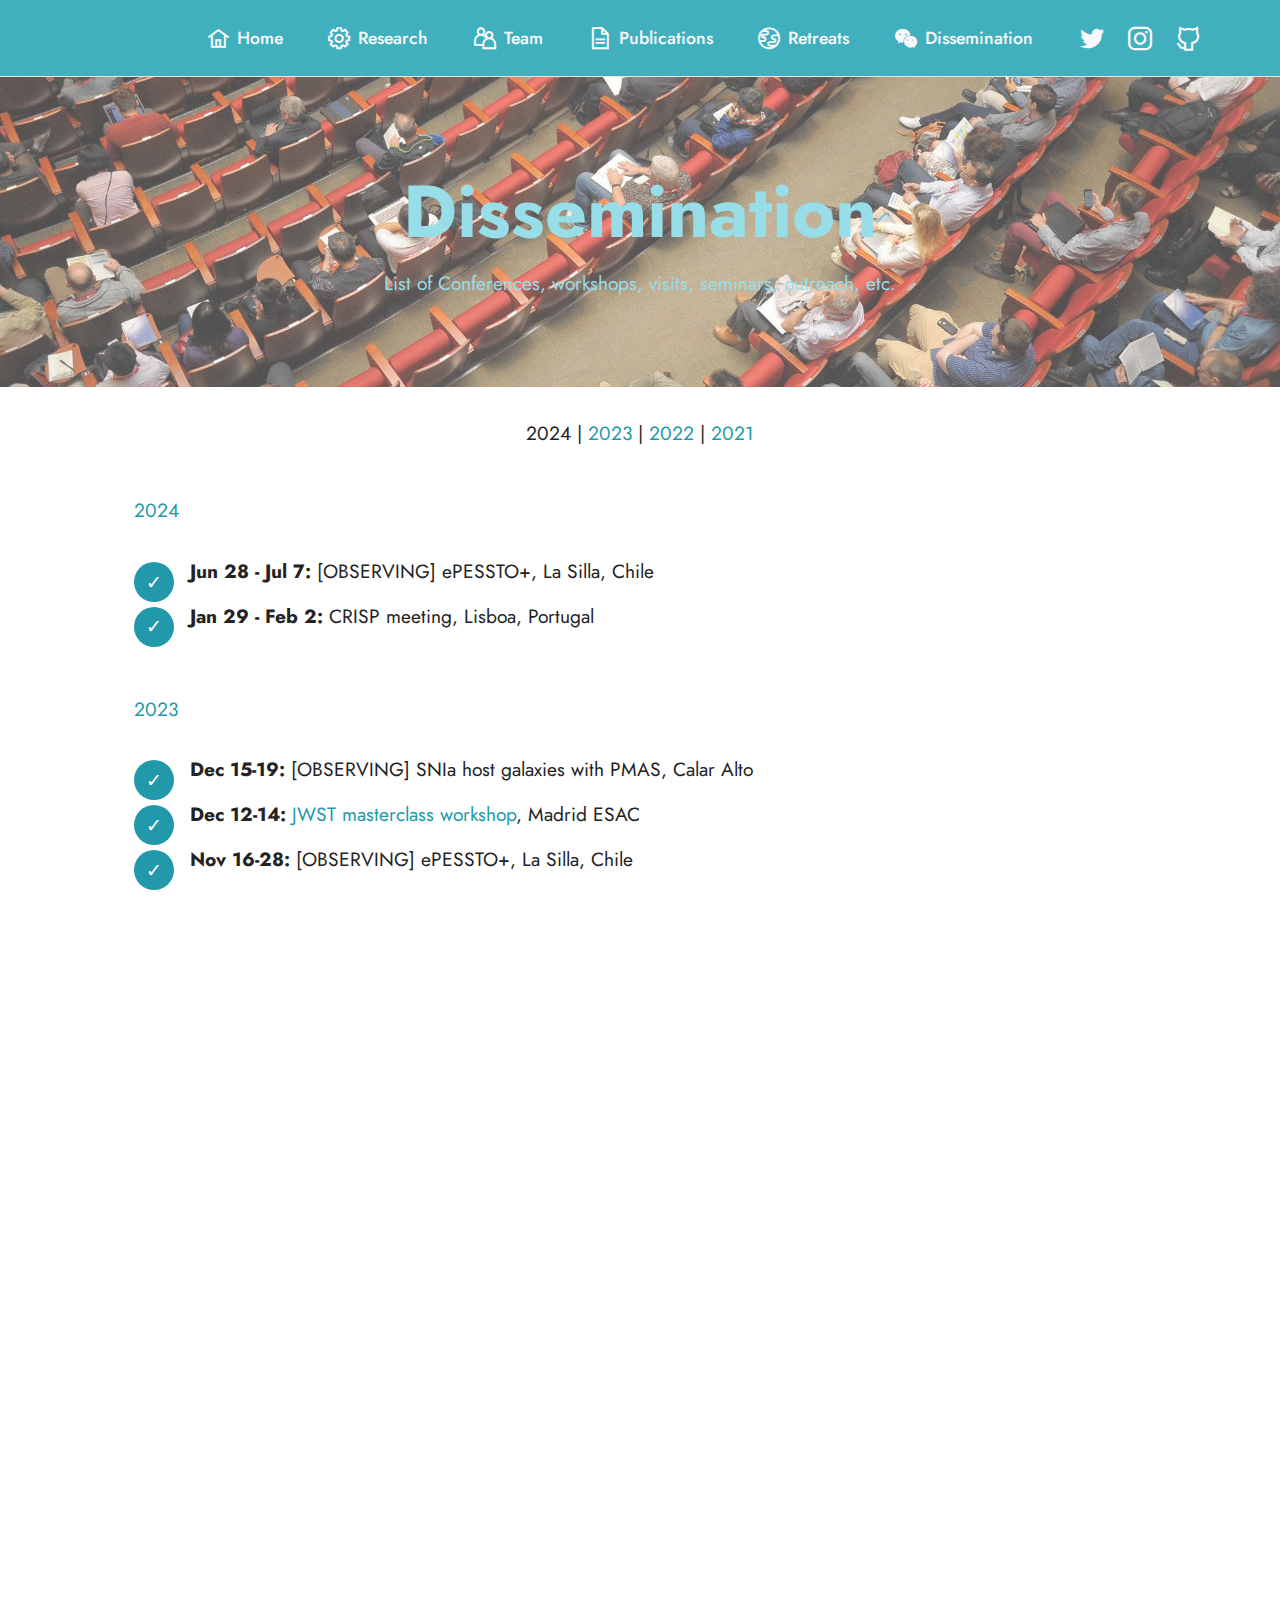
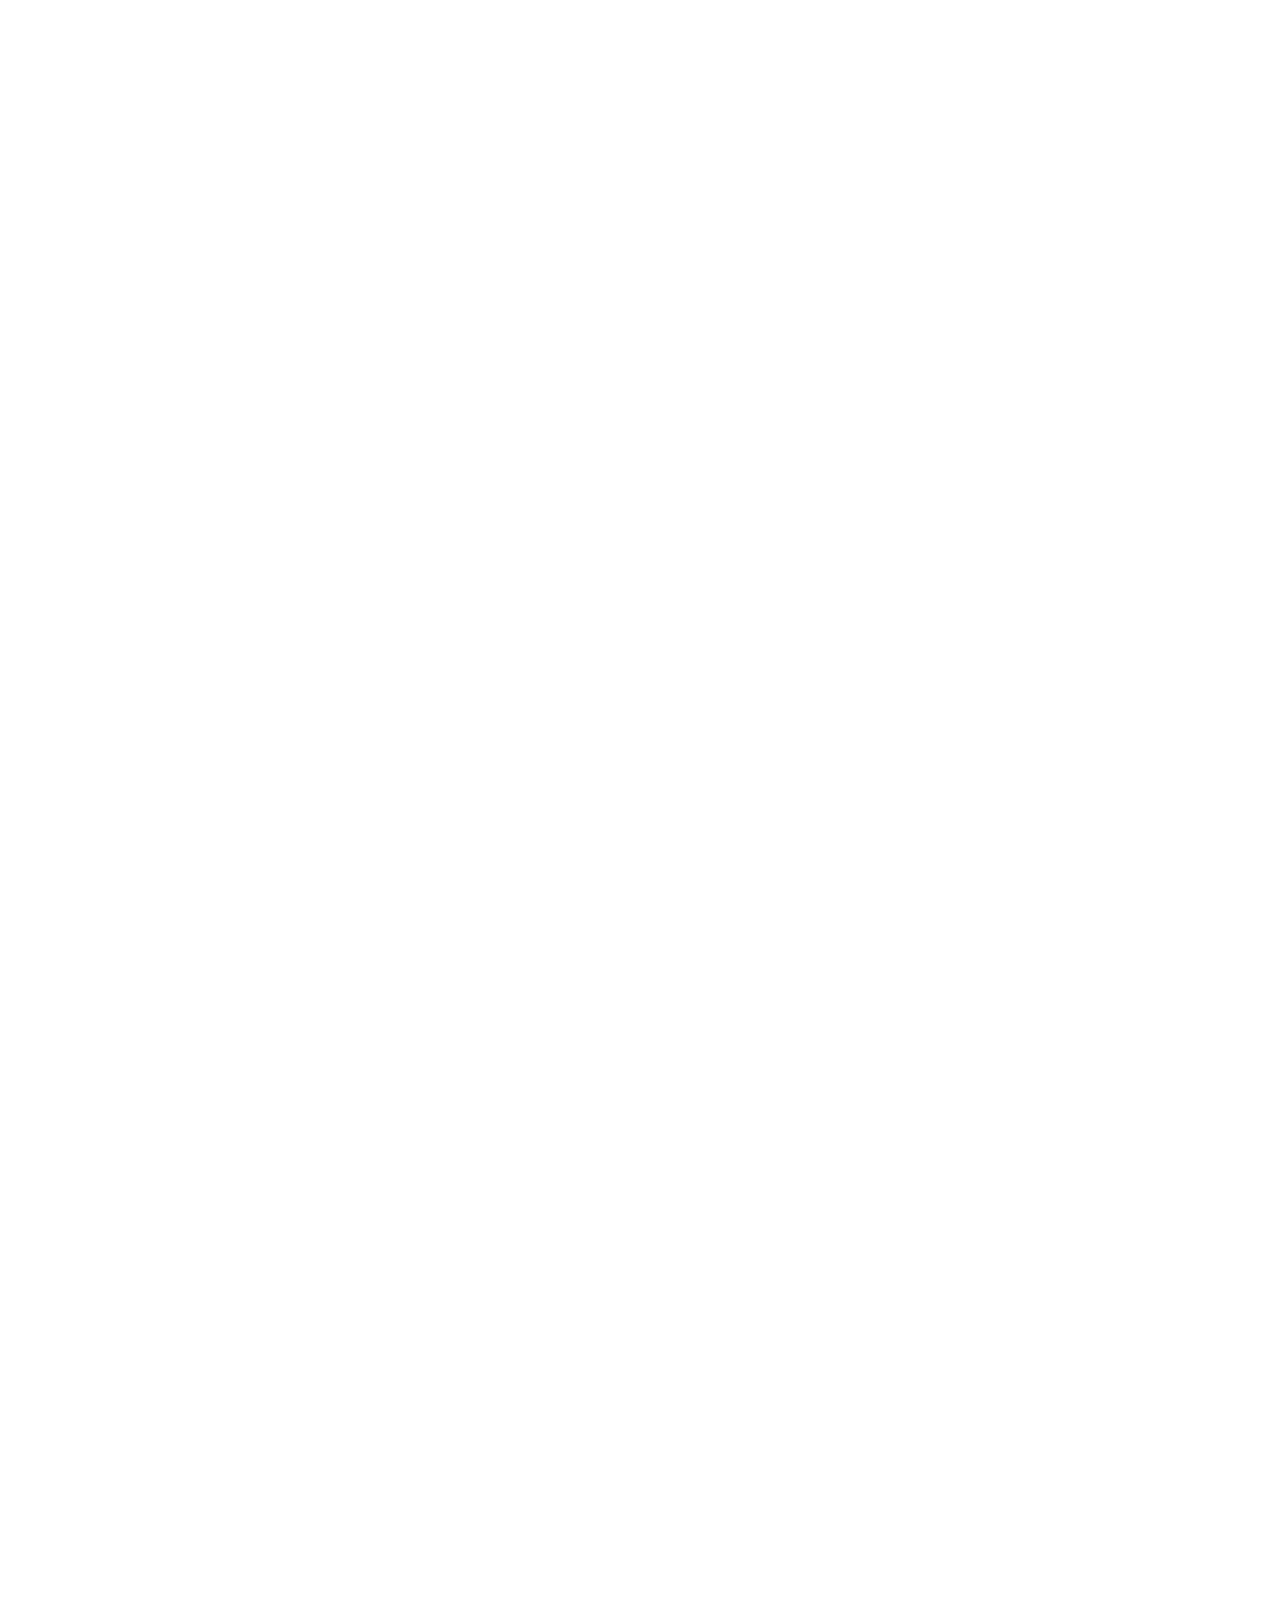
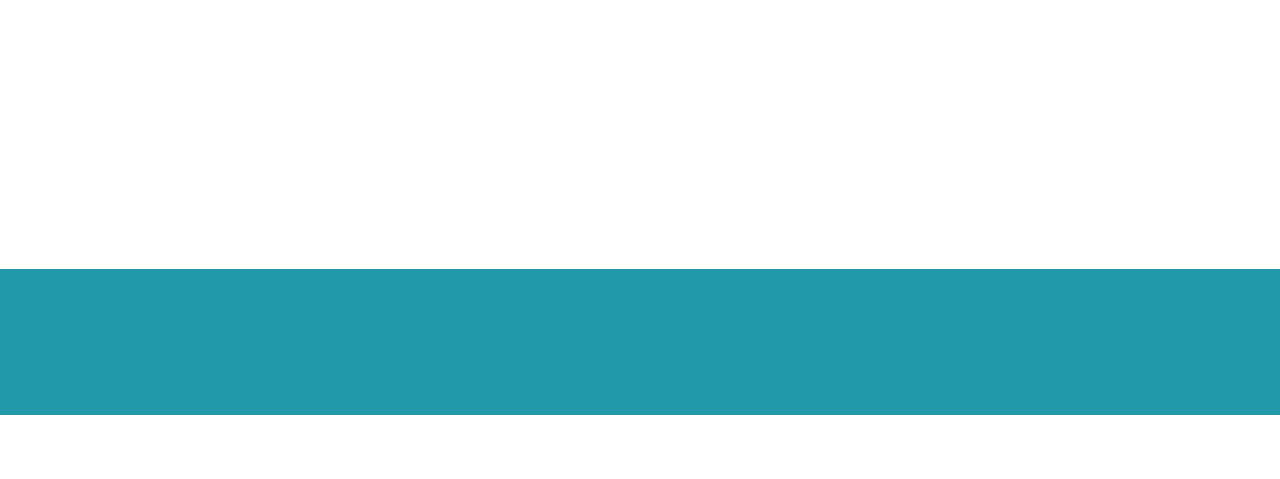
==== commit 927d9dae: "Update 2025" ====
--- a/dissemination.html
+++ b/dissemination.html
@@ -52,7 +52,7 @@
             </button>
             <div class="collapse navbar-collapse" id="navbarSupportedContent">
                 <ul class="navbar-nav nav-dropdown nav-right navbar-nav-top-padding" data-app-modern-menu="true"><li class="nav-item"><a class="nav-link link text-white text-primary display-4" href="index.html"><span class="mobi-mbri mobi-mbri-home mbr-iconfont mbr-iconfont-btn"></span>Home</a></li><li class="nav-item"><a class="nav-link link text-white text-primary display-4" href="research.html"><span class="mobi-mbri mobi-mbri-setting mbr-iconfont mbr-iconfont-btn"></span>Research</a></li><li class="nav-item"><a class="nav-link link text-white text-primary display-4" href="team.html"><span class="mobi-mbri mobi-mbri-users mbr-iconfont mbr-iconfont-btn"></span>Team</a></li><li class="nav-item"><a class="nav-link link text-white text-primary display-4" href="publications.html"><span class="mobi-mbri mobi-mbri-file mbr-iconfont mbr-iconfont-btn"></span>Publications</a></li>
-                    <li class="nav-item"><a class="nav-link link text-white text-primary display-4" href="retreat2024.html"><span class="mobi-mbri mobi-mbri-globe mbr-iconfont mbr-iconfont-btn"></span>Retreat2024</a></li><li class="nav-item"><a class="nav-link link text-white text-primary display-4" href="dissemination.html"><span class="socicon socicon-wechat mbr-iconfont mbr-iconfont-btn"></span>Dissemination</a></li></ul>
+                    <li class="nav-item"><a class="nav-link link text-white text-primary display-4" href="retreat2024.html"><span class="mobi-mbri mobi-mbri-globe mbr-iconfont mbr-iconfont-btn"></span>Retreats</a></li><li class="nav-item"><a class="nav-link link text-white text-primary display-4" href="dissemination.html"><span class="socicon socicon-wechat mbr-iconfont mbr-iconfont-btn"></span>Dissemination</a></li></ul>
                 <div class="icons-menu">
                     <a class="iconfont-wrapper" href="https://twitter.com/hostflows" target="_blank">
                         <span class="p-2 mbr-iconfont socicon-twitter socicon"></span>
@@ -60,7 +60,7 @@
                     <a class="iconfont-wrapper" href="https://www.instagram.com/hostflows" target="_blank">
                         <span class="p-2 mbr-iconfont socicon-instagram socicon"></span>
                     </a>
-                    <a class="iconfont-wrapper" href="https://github.com/HOSTFLOWS" target="_blank">
+                    <a class="iconfont-wrapper" href="https://github.com/SN-ICE" target="_blank">
                         <span class="p-2 mbr-iconfont mobi-mbri-github mobi-mbri"></span>
                     </a>
                     
@@ -212,13 +212,12 @@
                     </div></div>
             </div>
             <div class="row row-copirayt">
-                <p class="mbr-text mb-0 mbr-fonts-style mbr-white align-center display-4"><em>
-                    Funded by the Spanish Ministry of Science, Innovation and Universities (MICIU) project PID2020-115253GA-I00
-                </em></p>
-            </div>
-        </div>
-    </div>
-</section><section class=“display-7” style=“padding: 0;align-items: center;justify-content: center;flex-wrap: wrap;    align-content: center;display: flex;position: relative;height: 0rem;“><a href=“https://mobiri.se/2549836” style=“flex: 1 1;height: 0rem;position: absolute;width: 100%;z-index: 1;“></a><a style=“z-index:1” href=“https://mobirise.com/html-builder.html”></a></section><script src=“assets/bootstrap/js/bootstrap.bundle.min.js”></script>  <script src=“assets/parallax/jarallax.js”></script>  <script src=“assets/smoothscroll/smooth-scroll.js”></script>  <script src=“assets/ytplayer/index.js”></script>  <script src=“assets/dropdown/js/navbar-dropdown.js”></script>  <script src=“assets/mbr-tabs/mbr-tabs.js”></script>  <script src=“assets/theme/js/script.js”></script>  
+                <p class="mbr-text mb-0 mbr-fonts-style mbr-white align-center display-4"></p>
+            </div>
+        </div>
+    </div>
+</section><section class="display-7" style="padding: 0;align-items: center;justify-content: center;flex-wrap: wrap;    align-content: center;display: flex;position: relative;height: 4rem;"><a href="https://mobiri.se/2549836" style="flex: 1 1;height: 4rem;position: absolute;width: 100%;z-index: 1;"><img alt="" style="height: 4rem;" src="[data-uri]"></a><p style="margin: 0;text-align: center;" class="display-7">&#8204;</p><a style="z-index:1" href="https://mobirise.com/builder/ai-website-generator.html">AI Website Generator</a></section><script src="assets/bootstrap/js/bootstrap.bundle.min.js"></script>  <script src="assets/parallax/jarallax.js"></script>  <script src="assets/smoothscroll/smooth-scroll.js"></script>  <script src="assets/ytplayer/index.js"></script>  <script src="assets/dropdown/js/navbar-dropdown.js"></script>  <script src="assets/theme/js/script.js"></script>  
+  
   
  <div id="scrollToTop" class="scrollToTop mbr-arrow-up"><a style="text-align: center;"><i class="mbr-arrow-up-icon mbr-arrow-up-icon-cm cm-icon cm-icon-smallarrow-up"></i></a></div>
     <input name="animation" type="hidden">
--- a/assets/mobirise/css/mbr-additional.css
+++ b/assets/mobirise/css/mbr-additional.css
@@ -99,7 +99,7 @@
   border-radius: 4px;
 }
 .bg-primary {
-  background-color: #ff9966 !important;
+  background-color: #2299aa !important;
 }
 .bg-success {
   background-color: #e43f3f !important;
@@ -115,8 +115,8 @@
 }
 .btn-primary,
 .btn-primary:active {
-  background-color: #ff9966 !important;
-  border-color: #ff9966 !important;
+  background-color: #2299aa !important;
+  border-color: #2299aa !important;
   color: #ffffff !important;
   box-shadow: 0 2px 2px 0 rgba(0, 0, 0, 0.2);
 }
@@ -125,15 +125,15 @@
 .btn-primary.focus,
 .btn-primary.active {
   color: #ffffff !important;
-  background-color: #ff5f0f !important;
-  border-color: #ff5f0f !important;
+  background-color: #145862 !important;
+  border-color: #145862 !important;
   box-shadow: 0 2px 5px 0 rgba(0, 0, 0, 0.2);
 }
 .btn-primary.disabled,
 .btn-primary:disabled {
   color: #ffffff !important;
-  background-color: #ff5f0f !important;
-  border-color: #ff5f0f !important;
+  background-color: #145862 !important;
+  border-color: #145862 !important;
 }
 .btn-secondary,
 .btn-secondary:active {
@@ -292,23 +292,23 @@
 .btn-primary-outline,
 .btn-primary-outline:active {
   background-color: transparent !important;
-  border-color: #ff9966;
-  color: #ff9966;
+  border-color: #2299aa;
+  color: #2299aa;
 }
 .btn-primary-outline:hover,
 .btn-primary-outline:focus,
 .btn-primary-outline.focus,
 .btn-primary-outline.active {
-  color: #ff5f0f !important;
+  color: #145862 !important;
   background-color: transparent!important;
-  border-color: #ff5f0f !important;
+  border-color: #145862 !important;
   box-shadow: none!important;
 }
 .btn-primary-outline.disabled,
 .btn-primary-outline:disabled {
   color: #ffffff !important;
-  background-color: #ff9966 !important;
-  border-color: #ff9966 !important;
+  background-color: #2299aa !important;
+  border-color: #2299aa !important;
 }
 .btn-secondary-outline,
 .btn-secondary-outline:active {
@@ -458,7 +458,7 @@
   border-color: #fafafa !important;
 }
 .text-primary {
-  color: #ff9966 !important;
+  color: #2299aa !important;
 }
 .text-secondary {
   color: #ff6666 !important;
@@ -484,7 +484,7 @@
 a.text-primary:hover,
 a.text-primary:focus,
 a.text-primary.active {
-  color: #ff5500 !important;
+  color: #114c55 !important;
 }
 a.text-secondary:hover,
 a.text-secondary:focus,
@@ -535,7 +535,7 @@
   background-position: 0px 1.2em;
 }
 .nav-tabs .nav-link.active {
-  color: #ff9966;
+  color: #2299aa;
 }
 .nav-tabs .nav-link:not(.active) {
   color: #232323;
@@ -559,8 +559,8 @@
   border-radius: 100px !important;
 }
 .mbr-gallery-filter li.active .btn {
-  background-color: #ff9966;
-  border-color: #ff9966;
+  background-color: #2299aa;
+  border-color: #2299aa;
   color: #ffffff;
 }
 .mbr-gallery-filter li.active .btn:focus {
@@ -571,11 +571,11 @@
 }
 a,
 a:hover {
-  color: #ff9966;
+  color: #2299aa;
 }
 .mbr-plan-header.bg-primary .mbr-plan-subtitle,
 .mbr-plan-header.bg-primary .mbr-plan-price-desc {
-  color: #ffffff;
+  color: #6ad2e1;
 }
 .mbr-plan-header.bg-success .mbr-plan-subtitle,
 .mbr-plan-header.bg-success .mbr-plan-price-desc {
@@ -609,7 +609,7 @@
 .form-control:hover,
 .form-control:focus {
   box-shadow: rgba(0, 0, 0, 0.07) 0px 1px 1px 0px, rgba(0, 0, 0, 0.07) 0px 1px 3px 0px, rgba(0, 0, 0, 0.03) 0px 0px 0px 1px;
-  border-color: #ff9966 !important;
+  border-color: #2299aa !important;
 }
 .form-control:-webkit-input-placeholder {
   font-family: 'Jost', sans-serif;
@@ -621,7 +621,7 @@
   font-size: 1.375rem;
 }
 blockquote {
-  border-color: #ff9966;
+  border-color: #2299aa;
 }
 /* Forms */
 .mbr-form .input-group-btn a.btn {
@@ -639,14 +639,14 @@
 }
 .jq-selectbox li:hover,
 .jq-selectbox li.selected {
-  background-color: #ff9966;
+  background-color: #2299aa;
   color: #ffffff;
 }
 .jq-number__spin {
   transition: 0.25s ease;
 }
 .jq-number__spin:hover {
-  border-color: #ff9966;
+  border-color: #2299aa;
 }
 .jq-selectbox .jq-selectbox__trigger-arrow,
 .jq-number__spin.minus:after,
@@ -658,14 +658,14 @@
 .jq-selectbox:hover .jq-selectbox__trigger-arrow,
 .jq-number__spin.minus:hover:after,
 .jq-number__spin.plus:hover:after {
-  border-top-color: #ff9966;
-  border-bottom-color: #ff9966;
+  border-top-color: #2299aa;
+  border-bottom-color: #2299aa;
 }
 .xdsoft_datetimepicker .xdsoft_calendar td.xdsoft_default,
 .xdsoft_datetimepicker .xdsoft_calendar td.xdsoft_current,
 .xdsoft_datetimepicker .xdsoft_timepicker .xdsoft_time_box > div > div.xdsoft_current {
-  color: #000000 !important;
-  background-color: #ff9966 !important;
+  color: #ffffff !important;
+  background-color: #2299aa !important;
   box-shadow: none !important;
 }
 .xdsoft_datetimepicker .xdsoft_calendar td:hover,
@@ -696,7 +696,7 @@
   top: 50%;
   left: 50%;
   transform: translateX(-50%) translateY(-50%);
-  background-image: url("data:image/svg+xml;charset=UTF-8,%3csvg width='32' height='32' viewBox='0 0 64 64' xmlns='http://www.w3.org/2000/svg' stroke='%23ff9966' %3e%3cg fill='none' fill-rule='evenodd'%3e%3cg transform='translate(16 16)' stroke-width='2'%3e%3ccircle stroke-opacity='.5' cx='16' cy='16' r='16'/%3e%3cpath d='M32 16c0-9.94-8.06-16-16-16'%3e%3canimateTransform attributeName='transform' type='rotate' from='0 16 16' to='360 16 16' dur='1s' repeatCount='indefinite'/%3e%3c/path%3e%3c/g%3e%3c/g%3e%3c/svg%3e");
+  background-image: url("data:image/svg+xml;charset=UTF-8,%3csvg width='32' height='32' viewBox='0 0 64 64' xmlns='http://www.w3.org/2000/svg' stroke='%232299aa' %3e%3cg fill='none' fill-rule='evenodd'%3e%3cg transform='translate(16 16)' stroke-width='2'%3e%3ccircle stroke-opacity='.5' cx='16' cy='16' r='16'/%3e%3cpath d='M32 16c0-9.94-8.06-16-16-16'%3e%3canimateTransform attributeName='transform' type='rotate' from='0 16 16' to='360 16 16' dur='1s' repeatCount='indefinite'/%3e%3c/path%3e%3c/g%3e%3c/g%3e%3c/svg%3e");
 }
 section.lazy-placeholder:after {
   opacity: 0.5;
@@ -710,7 +710,7 @@
 .cid-s48MCQYojq {
   padding-top: 10rem;
   padding-bottom: 10rem;
-  background-image: url("../../../assets/images/blog-hero-supercluster-design-part-1-1280x720.jpg");
+  background-image: url("../../../assets/images/vi-e74d7399.webp");
 }
 .cid-s48MCQYojq .mbr-section-title {
   text-align: center;
@@ -731,6 +731,9 @@
   padding-top: 2rem;
   padding-bottom: 1rem;
   background-color: #ffffff;
+}
+.cid-sEJi1MG95F .mbr-text {
+  text-align: left;
 }
 .cid-s48OLK6784 {
   z-index: 1000;
@@ -766,7 +769,7 @@
 }
 .cid-s48OLK6784 .dropdown-item:hover,
 .cid-s48OLK6784 .dropdown-item:focus {
-  background: #ff9966 !important;
+  background: #2299aa !important;
   color: white !important;
 }
 .cid-s48OLK6784 .nav-dropdown .link {
@@ -1083,60 +1086,23 @@
   text-align: left;
   color: #000000;
 }
-.cid-sERQNnxrqt {
+.cid-uzXNqH5YV2 {
   padding-top: 0rem;
   padding-bottom: 0rem;
   background-color: #ffffff;
 }
-.cid-sERQNnxrqt img,
-.cid-sERQNnxrqt .item-img {
-  width: 100%;
-}
-.cid-sERQNnxrqt .item:focus,
-.cid-sERQNnxrqt span:focus {
-  outline: none;
-}
-.cid-sERQNnxrqt .item {
-  cursor: pointer;
-  margin-bottom: 2rem;
-}
-.cid-sERQNnxrqt .item-wrapper {
-  position: relative;
+.cid-uzXNqH5YV2 blockquote {
+  border-color: #2299aa;
   border-radius: 4px;
-  background: #fafafa;
-  height: 100%;
-  display: flex;
-  flex-flow: column nowrap;
-}
-@media (min-width: 992px) {
-  .cid-sERQNnxrqt .item-wrapper .item-content {
-    padding: 2rem;
-  }
-}
-@media (max-width: 991px) {
-  .cid-sERQNnxrqt .item-wrapper .item-content {
-    padding: 1rem;
-  }
-}
-.cid-sERQNnxrqt .mbr-section-btn {
-  margin-top: auto !important;
-}
-.cid-sERQNnxrqt .mbr-section-title {
-  color: #232323;
-}
-.cid-sERQNnxrqt .mbr-text,
-.cid-sERQNnxrqt .mbr-section-btn {
+  background-color: #fafafa;
+}
+.cid-uzXNqH5YV2 .mbr-text {
   text-align: left;
-}
-.cid-sERQNnxrqt .item-title {
-  text-align: left;
-}
-.cid-sERQNnxrqt .item-subtitle {
-  text-align: center;
+  color: #000000;
 }
 .cid-sFCpTfPV45 {
   padding-top: 2rem;
-  padding-bottom: 2rem;
+  padding-bottom: 0rem;
   background-color: #2299aa;
 }
 .cid-sFCpTfPV45 .row-links {
@@ -1378,7 +1344,7 @@
 }
 .cid-sEGH4O45rt .dropdown-item:hover,
 .cid-sEGH4O45rt .dropdown-item:focus {
-  background: #ff9966 !important;
+  background: #2299aa !important;
   color: white !important;
 }
 .cid-sEGH4O45rt .nav-dropdown .link {
@@ -1807,7 +1773,7 @@
 }
 .cid-sEGIjbaSB0 .dropdown-item:hover,
 .cid-sEGIjbaSB0 .dropdown-item:focus {
-  background: #ff9966 !important;
+  background: #2299aa !important;
   color: white !important;
 }
 .cid-sEGIjbaSB0 .nav-dropdown .link {
@@ -2460,7 +2426,7 @@
 }
 .cid-sEGIknJyqB .dropdown-item:hover,
 .cid-sEGIknJyqB .dropdown-item:focus {
-  background: #ff9966 !important;
+  background: #2299aa !important;
   color: white !important;
 }
 .cid-sEGIknJyqB .nav-dropdown .link {
@@ -3153,7 +3119,7 @@
 }
 .cid-sEGIg8uxRv .dropdown-item:hover,
 .cid-sEGIg8uxRv .dropdown-item:focus {
-  background: #ff9966 !important;
+  background: #2299aa !important;
   color: white !important;
 }
 .cid-sEGIg8uxRv .nav-dropdown .link {
@@ -3634,7 +3600,7 @@
 }
 .cid-u8PnVB9EG7 .mbr-section-title {
   text-align: center;
-  color: #65c6d4;
+  color: #2299aa;
 }
 .cid-u8PnVB9EG7 .mbr-text,
 .cid-u8PnVB9EG7 .mbr-section-btn {
@@ -3652,6 +3618,57 @@
   padding-top: 1rem;
   padding-bottom: 0rem;
   background-color: #ffffff;
+}
+.cid-uzXE17JKcH {
+  padding-top: 0rem;
+  padding-bottom: 0rem;
+  background-color: #fafafa;
+}
+.cid-uzXE17JKcH img,
+.cid-uzXE17JKcH .item-img {
+  width: 100%;
+}
+.cid-uzXE17JKcH .item:focus,
+.cid-uzXE17JKcH span:focus {
+  outline: none;
+}
+.cid-uzXE17JKcH .item {
+  cursor: pointer;
+  margin-bottom: 2rem;
+}
+.cid-uzXE17JKcH .item-wrapper {
+  position: relative;
+  border-radius: 4px;
+  background: #fafafa;
+  height: 100%;
+  display: flex;
+  flex-flow: column nowrap;
+}
+@media (min-width: 992px) {
+  .cid-uzXE17JKcH .item-wrapper .item-content {
+    padding: 2rem;
+  }
+}
+@media (max-width: 991px) {
+  .cid-uzXE17JKcH .item-wrapper .item-content {
+    padding: 1rem;
+  }
+}
+.cid-uzXE17JKcH .mbr-section-btn {
+  margin-top: auto !important;
+}
+.cid-uzXE17JKcH .mbr-section-title {
+  color: #232323;
+}
+.cid-uzXE17JKcH .mbr-text,
+.cid-uzXE17JKcH .mbr-section-btn {
+  text-align: left;
+}
+.cid-uzXE17JKcH .item-title {
+  text-align: left;
+}
+.cid-uzXE17JKcH .item-subtitle {
+  text-align: left;
 }
 .cid-u8PnVDNpSj {
   z-index: 1000;
@@ -3687,7 +3704,7 @@
 }
 .cid-u8PnVDNpSj .dropdown-item:hover,
 .cid-u8PnVDNpSj .dropdown-item:focus {
-  background: #ff9966 !important;
+  background: #2299aa !important;
   color: white !important;
 }
 .cid-u8PnVDNpSj .nav-dropdown .link {
@@ -4033,6 +4050,9 @@
 .cid-u8Pp7XwvAZ .row {
   justify-content: center;
 }
+.cid-u8Pp7XwvAZ H3 {
+  color: #2299aa;
+}
 .cid-u8Pp8OY9ki {
   padding-top: 6rem;
   padding-bottom: 6rem;
@@ -4087,6 +4107,9 @@
 .cid-u8Pp8OY9ki .mbr-text {
   color: #555555;
 }
+.cid-u8Pp8OY9ki .card-title {
+  color: #2299aa;
+}
 .cid-u8PpjRAKM2 {
   padding-top: 6rem;
   padding-bottom: 6rem;
@@ -4110,7 +4133,7 @@
 }
 .cid-u8PpjRAKM2 .nav-tabs {
   flex-wrap: wrap;
-  border-bottom: 1px solid #6592e6;
+  border-bottom: 1px solid #2299aa;
 }
 @media (max-width: 767px) {
   .cid-u8PpjRAKM2 .nav-item {
@@ -4125,7 +4148,7 @@
   border-radius: 0 !important;
 }
 .cid-u8PpjRAKM2 .nav-tabs .nav-link:not(.active) {
-  color: #000000;
+  color: #bbbbbb;
 }
 .cid-u8PpjRAKM2 .nav-tabs .nav-item {
   margin-right: 1.5rem;
@@ -4136,14 +4159,15 @@
   background-color: transparent;
 }
 .cid-u8PpjRAKM2 .nav-tabs .nav-link.active {
-  color: #6592e6;
-  border-bottom: 3px solid #6592e6;
+  color: #2299aa;
+  border-bottom: 3px solid #2299aa;
 }
 .cid-u8PpjRAKM2 H4 {
   text-align: center;
 }
 .cid-u8PpjRAKM2 H3 {
   text-align: center;
+  color: #2299aa;
 }
 .cid-u8PpeiZ7Hq {
   padding-top: 5rem;
@@ -4187,9 +4211,12 @@
 .cid-u8PpeiZ7Hq .google-map[data-state="loading"] [data-state-details] {
   display: none;
 }
+.cid-u8PpeiZ7Hq .mbr-section-title {
+  color: #2299aa;
+}
 .cid-u8PnVEUaZR {
   padding-top: 2rem;
-  padding-bottom: 2rem;
+  padding-bottom: 0rem;
   background-color: #2299aa;
 }
 .cid-u8PnVEUaZR .row-links {
@@ -4255,3 +4282,2009 @@
 .cid-u8PnVEUaZR .media-container-row .row-copirayt p {
   width: 100%;
 }
+.cid-uzXB8SuMfF {
+  padding-top: 7rem;
+  padding-bottom: 7rem;
+  background-image: url("../../../assets/images/mbr-1920x1276.jpg");
+}
+.cid-uzXB8SuMfF .mbr-section-title {
+  text-align: center;
+  color: #2299aa;
+}
+.cid-uzXB8SuMfF .mbr-text,
+.cid-uzXB8SuMfF .mbr-section-btn {
+  color: #40b0bf;
+  text-align: center;
+}
+@media (max-width: 991px) {
+  .cid-uzXB8SuMfF .mbr-section-title,
+  .cid-uzXB8SuMfF .mbr-section-btn,
+  .cid-uzXB8SuMfF .mbr-text {
+    text-align: center;
+  }
+}
+.cid-uzXB8SDmfb {
+  padding-top: 1rem;
+  padding-bottom: 0rem;
+  background-color: #ffffff;
+}
+.cid-uzXB8SKSoe {
+  z-index: 1000;
+  width: 100%;
+  position: relative;
+  min-height: 60px;
+}
+.cid-uzXB8SKSoe nav.navbar {
+  position: fixed;
+}
+.cid-uzXB8SKSoe .dropdown-item:before {
+  font-family: Moririse2 !important;
+  content: '\e966';
+  display: inline-block;
+  width: 0;
+  position: absolute;
+  left: 1rem;
+  top: 0.5rem;
+  margin-right: 0.5rem;
+  line-height: 1;
+  font-size: inherit;
+  vertical-align: middle;
+  text-align: center;
+  overflow: hidden;
+  transform: scale(0, 1);
+  transition: all 0.25s ease-in-out;
+}
+.cid-uzXB8SKSoe .dropdown-menu {
+  padding: 0;
+}
+.cid-uzXB8SKSoe .dropdown-item {
+  border-bottom: 1px solid #e6e6e6;
+}
+.cid-uzXB8SKSoe .dropdown-item:hover,
+.cid-uzXB8SKSoe .dropdown-item:focus {
+  background: #2299aa !important;
+  color: white !important;
+}
+.cid-uzXB8SKSoe .nav-dropdown .link {
+  padding: 0 0.3em !important;
+  margin: .667em 1em !important;
+}
+.cid-uzXB8SKSoe .nav-dropdown .link.dropdown-toggle::after {
+  margin-left: 0.5rem;
+  margin-top: 0.2rem;
+}
+.cid-uzXB8SKSoe .nav-link {
+  position: relative;
+}
+.cid-uzXB8SKSoe .container {
+  display: flex;
+  margin: auto;
+}
+.cid-uzXB8SKSoe .iconfont-wrapper {
+  color: #fafafa !important;
+  font-size: 1.5rem;
+  padding-right: .5rem;
+}
+.cid-uzXB8SKSoe .navbar-caption {
+  padding-right: 4rem;
+}
+.cid-uzXB8SKSoe .dropdown-menu,
+.cid-uzXB8SKSoe .navbar.opened {
+  background: #40b0bf !important;
+}
+.cid-uzXB8SKSoe .nav-item:focus,
+.cid-uzXB8SKSoe .nav-link:focus {
+  outline: none;
+}
+.cid-uzXB8SKSoe .dropdown .dropdown-menu .dropdown-item {
+  width: auto;
+  transition: all 0.25s ease-in-out;
+}
+.cid-uzXB8SKSoe .dropdown .dropdown-menu .dropdown-item::after {
+  right: 0.5rem;
+}
+.cid-uzXB8SKSoe .dropdown .dropdown-menu .dropdown-item .mbr-iconfont {
+  margin-left: -1.8rem;
+  padding-right: 1rem;
+  font-size: inherit;
+}
+.cid-uzXB8SKSoe .dropdown .dropdown-menu .dropdown-item .mbr-iconfont:before {
+  display: inline-block;
+  transform: scale(1, 1);
+  transition: all 0.25s ease-in-out;
+}
+.cid-uzXB8SKSoe .collapsed .dropdown-menu .dropdown-item:before {
+  display: none;
+}
+.cid-uzXB8SKSoe .collapsed .dropdown .dropdown-menu .dropdown-item {
+  padding: 0.235em 1.5em 0.235em 1.5em !important;
+  transition: none;
+  margin: 0 !important;
+}
+.cid-uzXB8SKSoe .navbar {
+  min-height: 77px;
+  transition: all .3s;
+  border-bottom: 1px solid transparent;
+  background: #40b0bf;
+}
+.cid-uzXB8SKSoe .navbar:not(.navbar-short) {
+  border-bottom: 1px solid #e6e6e6;
+}
+.cid-uzXB8SKSoe .navbar.opened {
+  transition: all .3s;
+}
+.cid-uzXB8SKSoe .navbar .dropdown-item {
+  padding: .5rem 1.8rem;
+}
+.cid-uzXB8SKSoe .navbar .navbar-logo img {
+  width: auto;
+}
+.cid-uzXB8SKSoe .navbar .navbar-collapse {
+  justify-content: flex-end;
+  z-index: 1;
+}
+.cid-uzXB8SKSoe .navbar.collapsed .nav-item .nav-link::before {
+  display: none;
+}
+.cid-uzXB8SKSoe .navbar.collapsed.opened .dropdown-menu {
+  top: 0;
+}
+.cid-uzXB8SKSoe .navbar.collapsed .dropdown-menu .dropdown-submenu {
+  left: 0 !important;
+}
+.cid-uzXB8SKSoe .navbar.collapsed .dropdown-menu .dropdown-item:after {
+  right: auto;
+}
+.cid-uzXB8SKSoe .navbar.collapsed .dropdown-menu .dropdown-toggle[data-toggle="dropdown-submenu"]:after {
+  margin-left: 0.5rem;
+  margin-top: 0.2rem;
+  border-top: 0.35em solid;
+  border-right: 0.35em solid transparent;
+  border-left: 0.35em solid transparent;
+  border-bottom: 0;
+  top: 55%;
+}
+.cid-uzXB8SKSoe .navbar.collapsed ul.navbar-nav li {
+  margin: auto;
+}
+.cid-uzXB8SKSoe .navbar.collapsed .dropdown-menu .dropdown-item {
+  padding: .25rem 1.5rem;
+  text-align: center;
+}
+.cid-uzXB8SKSoe .navbar.collapsed .icons-menu {
+  padding-left: 0;
+  padding-right: 0;
+  padding-top: .5rem;
+  padding-bottom: .5rem;
+}
+@media (max-width: 991px) {
+  .cid-uzXB8SKSoe .navbar .nav-item .nav-link::before {
+    display: none;
+  }
+  .cid-uzXB8SKSoe .navbar.opened .dropdown-menu {
+    top: 0;
+  }
+  .cid-uzXB8SKSoe .navbar .dropdown-menu .dropdown-submenu {
+    left: 0 !important;
+  }
+  .cid-uzXB8SKSoe .navbar .dropdown-menu .dropdown-item:after {
+    right: auto;
+  }
+  .cid-uzXB8SKSoe .navbar .dropdown-menu .dropdown-toggle[data-toggle="dropdown-submenu"]:after {
+    margin-left: 0.5rem;
+    margin-top: 0.2rem;
+    border-top: 0.35em solid;
+    border-right: 0.35em solid transparent;
+    border-left: 0.35em solid transparent;
+    border-bottom: 0;
+    top: 55%;
+  }
+  .cid-uzXB8SKSoe .navbar .navbar-logo img {
+    height: 3.8rem !important;
+  }
+  .cid-uzXB8SKSoe .navbar ul.navbar-nav li {
+    margin: auto;
+  }
+  .cid-uzXB8SKSoe .navbar .dropdown-menu .dropdown-item {
+    padding: .25rem 1.5rem !important;
+    text-align: center;
+  }
+  .cid-uzXB8SKSoe .navbar .navbar-brand {
+    flex-shrink: initial;
+    flex-basis: auto;
+    word-break: break-word;
+    padding-right: 2rem;
+  }
+  .cid-uzXB8SKSoe .navbar .navbar-toggler {
+    flex-basis: auto;
+  }
+  .cid-uzXB8SKSoe .navbar .icons-menu {
+    padding-left: 0;
+    padding-top: .5rem;
+    padding-bottom: .5rem;
+  }
+}
+.cid-uzXB8SKSoe .navbar.navbar-short {
+  min-height: 60px;
+}
+.cid-uzXB8SKSoe .navbar.navbar-short .navbar-logo img {
+  height: 3rem !important;
+}
+.cid-uzXB8SKSoe .navbar.navbar-short .navbar-brand {
+  padding: 0;
+}
+.cid-uzXB8SKSoe .navbar-brand {
+  flex-shrink: 0;
+  align-items: center;
+  margin-right: 0;
+  padding: 0;
+  transition: all .3s;
+  word-break: break-word;
+  z-index: 1;
+}
+.cid-uzXB8SKSoe .navbar-brand .navbar-caption {
+  line-height: inherit !important;
+}
+.cid-uzXB8SKSoe .navbar-brand .navbar-logo a {
+  outline: none;
+}
+.cid-uzXB8SKSoe .dropdown-item.active,
+.cid-uzXB8SKSoe .dropdown-item:active {
+  background-color: transparent;
+}
+.cid-uzXB8SKSoe .navbar-expand-lg .navbar-nav .nav-link {
+  padding: 0;
+}
+.cid-uzXB8SKSoe .nav-dropdown .link.dropdown-toggle {
+  margin-right: 1.667em;
+}
+.cid-uzXB8SKSoe .nav-dropdown .link.dropdown-toggle[aria-expanded="true"] {
+  margin-right: 0;
+  padding: 0.667em 1.667em;
+}
+.cid-uzXB8SKSoe .navbar.navbar-expand-lg .dropdown .dropdown-menu {
+  background: #40b0bf;
+}
+.cid-uzXB8SKSoe .navbar.navbar-expand-lg .dropdown .dropdown-menu .dropdown-submenu {
+  margin: 0;
+  left: 100%;
+}
+.cid-uzXB8SKSoe .navbar .dropdown.open > .dropdown-menu {
+  display: block;
+}
+.cid-uzXB8SKSoe ul.navbar-nav {
+  flex-wrap: wrap;
+}
+.cid-uzXB8SKSoe .navbar-buttons {
+  text-align: center;
+  min-width: 170px;
+}
+.cid-uzXB8SKSoe button.navbar-toggler {
+  outline: none;
+  width: 31px;
+  height: 20px;
+  cursor: pointer;
+  transition: all .2s;
+  position: relative;
+  align-self: center;
+}
+.cid-uzXB8SKSoe button.navbar-toggler .hamburger span {
+  position: absolute;
+  right: 0;
+  width: 30px;
+  height: 2px;
+  border-right: 5px;
+  background-color: currentColor;
+}
+.cid-uzXB8SKSoe button.navbar-toggler .hamburger span:nth-child(1) {
+  top: 0;
+  transition: all .2s;
+}
+.cid-uzXB8SKSoe button.navbar-toggler .hamburger span:nth-child(2) {
+  top: 8px;
+  transition: all .15s;
+}
+.cid-uzXB8SKSoe button.navbar-toggler .hamburger span:nth-child(3) {
+  top: 8px;
+  transition: all .15s;
+}
+.cid-uzXB8SKSoe button.navbar-toggler .hamburger span:nth-child(4) {
+  top: 16px;
+  transition: all .2s;
+}
+.cid-uzXB8SKSoe nav.opened .hamburger span:nth-child(1) {
+  top: 8px;
+  width: 0;
+  opacity: 0;
+  right: 50%;
+  transition: all .2s;
+}
+.cid-uzXB8SKSoe nav.opened .hamburger span:nth-child(2) {
+  transform: rotate(45deg);
+  transition: all .25s;
+}
+.cid-uzXB8SKSoe nav.opened .hamburger span:nth-child(3) {
+  transform: rotate(-45deg);
+  transition: all .25s;
+}
+.cid-uzXB8SKSoe nav.opened .hamburger span:nth-child(4) {
+  top: 8px;
+  width: 0;
+  opacity: 0;
+  right: 50%;
+  transition: all .2s;
+}
+.cid-uzXB8SKSoe .navbar-dropdown {
+  padding: .5rem 1rem;
+  position: fixed;
+}
+.cid-uzXB8SKSoe a.nav-link {
+  display: flex;
+  align-items: center;
+  justify-content: center;
+}
+.cid-uzXB8SKSoe .icons-menu {
+  flex-wrap: nowrap;
+  display: flex;
+  justify-content: center;
+  padding-left: 1rem;
+  padding-right: 1rem;
+  padding-top: 0.3rem;
+  text-align: center;
+}
+@media screen and (-ms-high-contrast: active), (-ms-high-contrast: none) {
+  .cid-uzXB8SKSoe .navbar {
+    height: 77px;
+  }
+  .cid-uzXB8SKSoe .navbar.opened {
+    height: auto;
+  }
+  .cid-uzXB8SKSoe .nav-item .nav-link:hover::before {
+    width: 175%;
+    max-width: calc(100% + 2rem);
+    left: -1rem;
+  }
+}
+.cid-uzXB8SYWD8 {
+  padding-top: 4rem;
+  padding-bottom: 4rem;
+  background-color: #ffffff;
+}
+.cid-uzXB8SYWD8 .mbr-fallback-image.disabled {
+  display: none;
+}
+.cid-uzXB8SYWD8 .mbr-fallback-image {
+  display: block;
+  background-size: cover;
+  background-position: center center;
+  width: 100%;
+  height: 100%;
+  position: absolute;
+  top: 0;
+}
+.cid-uzXB8SYWD8 .card-box {
+  z-index: 10;
+  position: relative;
+}
+@media (min-width: 1500px) {
+  .cid-uzXB8SYWD8 .container {
+    max-width: 1400px;
+  }
+}
+.cid-uzXB8SYWD8 .card {
+  margin: auto;
+}
+.cid-uzXB8SYWD8 .mbr-iconfont {
+  display: block;
+  font-size: 5rem;
+  color: #6592e6;
+  margin-bottom: 2rem;
+}
+.cid-uzXB8SYWD8 .card-wrapper {
+  display: flex;
+  justify-content: center;
+  align-items: center;
+}
+.cid-uzXB8SYWD8 .row {
+  justify-content: center;
+}
+.cid-uzXB8SYWD8 H3 {
+  color: #2299aa;
+}
+.cid-uzXB8TeRDt {
+  padding-top: 6rem;
+  padding-bottom: 6rem;
+  background-color: #ffffff;
+}
+.cid-uzXB8TeRDt .mbr-fallback-image.disabled {
+  display: none;
+}
+.cid-uzXB8TeRDt .mbr-fallback-image {
+  display: block;
+  background-size: cover;
+  background-position: center center;
+  width: 100%;
+  height: 100%;
+  position: absolute;
+  top: 0;
+}
+.cid-uzXB8TeRDt .card-wrapper {
+  border-radius: 4px;
+  background: #fafafa;
+}
+@media (min-width: 992px) {
+  .cid-uzXB8TeRDt .card-wrapper {
+    padding: 2rem;
+  }
+}
+@media (max-width: 991px) {
+  .cid-uzXB8TeRDt .card-wrapper {
+    padding: 1rem;
+    margin-bottom: 2rem;
+  }
+}
+.cid-uzXB8TeRDt .row {
+  align-items: center;
+  justify-content: center;
+}
+@media (max-width: 767px) {
+  .cid-uzXB8TeRDt .row .row {
+    flex-direction: column-reverse;
+  }
+  .cid-uzXB8TeRDt .row .row .img-wrapper {
+    margin-bottom: 2rem;
+  }
+}
+.cid-uzXB8TeRDt .img-wrapper img {
+  width: 100%;
+  object-fit: cover;
+}
+.cid-uzXB8TeRDt .card-subtitle {
+  color: #40b0bf;
+}
+.cid-uzXB8TeRDt .mbr-text {
+  color: #555555;
+}
+.cid-uzXB8TeRDt .card-title {
+  color: #2299aa;
+}
+.cid-uzXB8TskIw {
+  padding-top: 6rem;
+  padding-bottom: 6rem;
+  background-color: #ffffff;
+}
+.cid-uzXB8TskIw .mbr-fallback-image.disabled {
+  display: none;
+}
+.cid-uzXB8TskIw .mbr-fallback-image {
+  display: block;
+  background-size: cover;
+  background-position: center center;
+  width: 100%;
+  height: 100%;
+  position: absolute;
+  top: 0;
+}
+.cid-uzXB8TskIw .nav-tabs .nav-item.open .nav-link:focus,
+.cid-uzXB8TskIw .nav-tabs .nav-link.active:focus {
+  outline: none;
+}
+.cid-uzXB8TskIw .nav-tabs {
+  flex-wrap: wrap;
+  border-bottom: 1px solid #2299aa;
+}
+@media (max-width: 767px) {
+  .cid-uzXB8TskIw .nav-item {
+    width: 100%;
+    margin: 0;
+  }
+}
+.cid-uzXB8TskIw .nav-tabs .nav-link {
+  transition: all .5s;
+  border: none;
+  border-bottom: 3px solid transparent;
+  border-radius: 0 !important;
+}
+.cid-uzXB8TskIw .nav-tabs .nav-link:not(.active) {
+  color: #bbbbbb;
+}
+.cid-uzXB8TskIw .nav-tabs .nav-item {
+  margin-right: 1.5rem;
+}
+.cid-uzXB8TskIw .nav-link,
+.cid-uzXB8TskIw .nav-link.active {
+  padding: 1rem 0;
+  background-color: transparent;
+}
+.cid-uzXB8TskIw .nav-tabs .nav-link.active {
+  color: #2299aa;
+  border-bottom: 3px solid #2299aa;
+}
+.cid-uzXB8TskIw H4 {
+  text-align: center;
+}
+.cid-uzXB8TskIw H3 {
+  text-align: center;
+  color: #2299aa;
+}
+.cid-uzXB8TJMkZ {
+  padding-top: 5rem;
+  padding-bottom: 5rem;
+  background: #ffffff;
+}
+.cid-uzXB8TJMkZ .mbr-fallback-image.disabled {
+  display: none;
+}
+.cid-uzXB8TJMkZ .mbr-fallback-image {
+  display: block;
+  background-size: cover;
+  background-position: center center;
+  width: 100%;
+  height: 100%;
+  position: absolute;
+  top: 0;
+}
+.cid-uzXB8TJMkZ .google-map {
+  height: 30rem;
+  position: relative;
+}
+.cid-uzXB8TJMkZ .google-map iframe {
+  height: 100%;
+  width: 100%;
+}
+.cid-uzXB8TJMkZ .google-map [data-state-details] {
+  color: #6b6763;
+  height: 1.5em;
+  margin-top: -0.75em;
+  padding-left: 1.25rem;
+  padding-right: 1.25rem;
+  position: absolute;
+  text-align: center;
+  top: 50%;
+  width: 100%;
+}
+.cid-uzXB8TJMkZ .google-map[data-state] {
+  background: #e9e5dc;
+}
+.cid-uzXB8TJMkZ .google-map[data-state="loading"] [data-state-details] {
+  display: none;
+}
+.cid-uzXB8TJMkZ .mbr-section-title {
+  color: #2299aa;
+}
+.cid-uzXB8U4UWz {
+  padding-top: 2rem;
+  padding-bottom: 0rem;
+  background-color: #2299aa;
+}
+.cid-uzXB8U4UWz .row-links {
+  width: 100%;
+  justify-content: center;
+}
+.cid-uzXB8U4UWz .social-row {
+  width: 100%;
+  justify-content: center;
+}
+.cid-uzXB8U4UWz .media-container-row {
+  flex-direction: column;
+  justify-content: center;
+  align-items: center;
+}
+.cid-uzXB8U4UWz .media-container-row .foot-menu {
+  list-style: none;
+  display: flex;
+  justify-content: center;
+  flex-wrap: wrap;
+  padding: 0;
+  margin-bottom: 0;
+}
+.cid-uzXB8U4UWz .media-container-row .foot-menu li {
+  padding: 0 1rem 1rem 1rem;
+}
+.cid-uzXB8U4UWz .media-container-row .foot-menu li p {
+  margin: 0;
+}
+.cid-uzXB8U4UWz .media-container-row .social-list {
+  padding-left: 0;
+  margin-bottom: 0;
+  list-style: none;
+  display: flex;
+  flex-wrap: wrap;
+  justify-content: flex-end;
+}
+.cid-uzXB8U4UWz .media-container-row .social-list .mbr-iconfont-social {
+  font-size: 1.5rem;
+  color: #ffffff;
+}
+.cid-uzXB8U4UWz .media-container-row .social-list .soc-item {
+  margin: 0 .5rem;
+}
+.cid-uzXB8U4UWz .media-container-row .social-list a {
+  margin: 0;
+  opacity: .5;
+  transition: .2s linear;
+}
+.cid-uzXB8U4UWz .media-container-row .social-list a:hover {
+  opacity: 1;
+}
+@media (max-width: 767px) {
+  .cid-uzXB8U4UWz .media-container-row .social-list {
+    -webkit-justify-content: center;
+    justify-content: center;
+  }
+}
+.cid-uzXB8U4UWz .media-container-row .row-copirayt {
+  word-break: break-word;
+  width: 100%;
+}
+.cid-uzXB8U4UWz .media-container-row .row-copirayt p {
+  width: 100%;
+}
+.cid-uzXBpSz7TF {
+  padding-top: 7rem;
+  padding-bottom: 7rem;
+  background-image: url("../../../assets/images/mbr-1920x1276.jpg");
+}
+.cid-uzXBpSz7TF .mbr-section-title {
+  text-align: center;
+  color: #2299aa;
+}
+.cid-uzXBpSz7TF .mbr-text,
+.cid-uzXBpSz7TF .mbr-section-btn {
+  color: #40b0bf;
+  text-align: center;
+}
+@media (max-width: 991px) {
+  .cid-uzXBpSz7TF .mbr-section-title,
+  .cid-uzXBpSz7TF .mbr-section-btn,
+  .cid-uzXBpSz7TF .mbr-text {
+    text-align: center;
+  }
+}
+.cid-uzXBpSPikD {
+  padding-top: 1rem;
+  padding-bottom: 0rem;
+  background-color: #ffffff;
+}
+.cid-uzXBLhLCIw {
+  padding-top: 1rem;
+  padding-bottom: 0rem;
+  background-color: #ffffff;
+}
+.cid-uzXBpSYzfU {
+  z-index: 1000;
+  width: 100%;
+  position: relative;
+  min-height: 60px;
+}
+.cid-uzXBpSYzfU nav.navbar {
+  position: fixed;
+}
+.cid-uzXBpSYzfU .dropdown-item:before {
+  font-family: Moririse2 !important;
+  content: '\e966';
+  display: inline-block;
+  width: 0;
+  position: absolute;
+  left: 1rem;
+  top: 0.5rem;
+  margin-right: 0.5rem;
+  line-height: 1;
+  font-size: inherit;
+  vertical-align: middle;
+  text-align: center;
+  overflow: hidden;
+  transform: scale(0, 1);
+  transition: all 0.25s ease-in-out;
+}
+.cid-uzXBpSYzfU .dropdown-menu {
+  padding: 0;
+}
+.cid-uzXBpSYzfU .dropdown-item {
+  border-bottom: 1px solid #e6e6e6;
+}
+.cid-uzXBpSYzfU .dropdown-item:hover,
+.cid-uzXBpSYzfU .dropdown-item:focus {
+  background: #2299aa !important;
+  color: white !important;
+}
+.cid-uzXBpSYzfU .nav-dropdown .link {
+  padding: 0 0.3em !important;
+  margin: .667em 1em !important;
+}
+.cid-uzXBpSYzfU .nav-dropdown .link.dropdown-toggle::after {
+  margin-left: 0.5rem;
+  margin-top: 0.2rem;
+}
+.cid-uzXBpSYzfU .nav-link {
+  position: relative;
+}
+.cid-uzXBpSYzfU .container {
+  display: flex;
+  margin: auto;
+}
+.cid-uzXBpSYzfU .iconfont-wrapper {
+  color: #fafafa !important;
+  font-size: 1.5rem;
+  padding-right: .5rem;
+}
+.cid-uzXBpSYzfU .navbar-caption {
+  padding-right: 4rem;
+}
+.cid-uzXBpSYzfU .dropdown-menu,
+.cid-uzXBpSYzfU .navbar.opened {
+  background: #40b0bf !important;
+}
+.cid-uzXBpSYzfU .nav-item:focus,
+.cid-uzXBpSYzfU .nav-link:focus {
+  outline: none;
+}
+.cid-uzXBpSYzfU .dropdown .dropdown-menu .dropdown-item {
+  width: auto;
+  transition: all 0.25s ease-in-out;
+}
+.cid-uzXBpSYzfU .dropdown .dropdown-menu .dropdown-item::after {
+  right: 0.5rem;
+}
+.cid-uzXBpSYzfU .dropdown .dropdown-menu .dropdown-item .mbr-iconfont {
+  margin-left: -1.8rem;
+  padding-right: 1rem;
+  font-size: inherit;
+}
+.cid-uzXBpSYzfU .dropdown .dropdown-menu .dropdown-item .mbr-iconfont:before {
+  display: inline-block;
+  transform: scale(1, 1);
+  transition: all 0.25s ease-in-out;
+}
+.cid-uzXBpSYzfU .collapsed .dropdown-menu .dropdown-item:before {
+  display: none;
+}
+.cid-uzXBpSYzfU .collapsed .dropdown .dropdown-menu .dropdown-item {
+  padding: 0.235em 1.5em 0.235em 1.5em !important;
+  transition: none;
+  margin: 0 !important;
+}
+.cid-uzXBpSYzfU .navbar {
+  min-height: 77px;
+  transition: all .3s;
+  border-bottom: 1px solid transparent;
+  background: #40b0bf;
+}
+.cid-uzXBpSYzfU .navbar:not(.navbar-short) {
+  border-bottom: 1px solid #e6e6e6;
+}
+.cid-uzXBpSYzfU .navbar.opened {
+  transition: all .3s;
+}
+.cid-uzXBpSYzfU .navbar .dropdown-item {
+  padding: .5rem 1.8rem;
+}
+.cid-uzXBpSYzfU .navbar .navbar-logo img {
+  width: auto;
+}
+.cid-uzXBpSYzfU .navbar .navbar-collapse {
+  justify-content: flex-end;
+  z-index: 1;
+}
+.cid-uzXBpSYzfU .navbar.collapsed .nav-item .nav-link::before {
+  display: none;
+}
+.cid-uzXBpSYzfU .navbar.collapsed.opened .dropdown-menu {
+  top: 0;
+}
+.cid-uzXBpSYzfU .navbar.collapsed .dropdown-menu .dropdown-submenu {
+  left: 0 !important;
+}
+.cid-uzXBpSYzfU .navbar.collapsed .dropdown-menu .dropdown-item:after {
+  right: auto;
+}
+.cid-uzXBpSYzfU .navbar.collapsed .dropdown-menu .dropdown-toggle[data-toggle="dropdown-submenu"]:after {
+  margin-left: 0.5rem;
+  margin-top: 0.2rem;
+  border-top: 0.35em solid;
+  border-right: 0.35em solid transparent;
+  border-left: 0.35em solid transparent;
+  border-bottom: 0;
+  top: 55%;
+}
+.cid-uzXBpSYzfU .navbar.collapsed ul.navbar-nav li {
+  margin: auto;
+}
+.cid-uzXBpSYzfU .navbar.collapsed .dropdown-menu .dropdown-item {
+  padding: .25rem 1.5rem;
+  text-align: center;
+}
+.cid-uzXBpSYzfU .navbar.collapsed .icons-menu {
+  padding-left: 0;
+  padding-right: 0;
+  padding-top: .5rem;
+  padding-bottom: .5rem;
+}
+@media (max-width: 991px) {
+  .cid-uzXBpSYzfU .navbar .nav-item .nav-link::before {
+    display: none;
+  }
+  .cid-uzXBpSYzfU .navbar.opened .dropdown-menu {
+    top: 0;
+  }
+  .cid-uzXBpSYzfU .navbar .dropdown-menu .dropdown-submenu {
+    left: 0 !important;
+  }
+  .cid-uzXBpSYzfU .navbar .dropdown-menu .dropdown-item:after {
+    right: auto;
+  }
+  .cid-uzXBpSYzfU .navbar .dropdown-menu .dropdown-toggle[data-toggle="dropdown-submenu"]:after {
+    margin-left: 0.5rem;
+    margin-top: 0.2rem;
+    border-top: 0.35em solid;
+    border-right: 0.35em solid transparent;
+    border-left: 0.35em solid transparent;
+    border-bottom: 0;
+    top: 55%;
+  }
+  .cid-uzXBpSYzfU .navbar .navbar-logo img {
+    height: 3.8rem !important;
+  }
+  .cid-uzXBpSYzfU .navbar ul.navbar-nav li {
+    margin: auto;
+  }
+  .cid-uzXBpSYzfU .navbar .dropdown-menu .dropdown-item {
+    padding: .25rem 1.5rem !important;
+    text-align: center;
+  }
+  .cid-uzXBpSYzfU .navbar .navbar-brand {
+    flex-shrink: initial;
+    flex-basis: auto;
+    word-break: break-word;
+    padding-right: 2rem;
+  }
+  .cid-uzXBpSYzfU .navbar .navbar-toggler {
+    flex-basis: auto;
+  }
+  .cid-uzXBpSYzfU .navbar .icons-menu {
+    padding-left: 0;
+    padding-top: .5rem;
+    padding-bottom: .5rem;
+  }
+}
+.cid-uzXBpSYzfU .navbar.navbar-short {
+  min-height: 60px;
+}
+.cid-uzXBpSYzfU .navbar.navbar-short .navbar-logo img {
+  height: 3rem !important;
+}
+.cid-uzXBpSYzfU .navbar.navbar-short .navbar-brand {
+  padding: 0;
+}
+.cid-uzXBpSYzfU .navbar-brand {
+  flex-shrink: 0;
+  align-items: center;
+  margin-right: 0;
+  padding: 0;
+  transition: all .3s;
+  word-break: break-word;
+  z-index: 1;
+}
+.cid-uzXBpSYzfU .navbar-brand .navbar-caption {
+  line-height: inherit !important;
+}
+.cid-uzXBpSYzfU .navbar-brand .navbar-logo a {
+  outline: none;
+}
+.cid-uzXBpSYzfU .dropdown-item.active,
+.cid-uzXBpSYzfU .dropdown-item:active {
+  background-color: transparent;
+}
+.cid-uzXBpSYzfU .navbar-expand-lg .navbar-nav .nav-link {
+  padding: 0;
+}
+.cid-uzXBpSYzfU .nav-dropdown .link.dropdown-toggle {
+  margin-right: 1.667em;
+}
+.cid-uzXBpSYzfU .nav-dropdown .link.dropdown-toggle[aria-expanded="true"] {
+  margin-right: 0;
+  padding: 0.667em 1.667em;
+}
+.cid-uzXBpSYzfU .navbar.navbar-expand-lg .dropdown .dropdown-menu {
+  background: #40b0bf;
+}
+.cid-uzXBpSYzfU .navbar.navbar-expand-lg .dropdown .dropdown-menu .dropdown-submenu {
+  margin: 0;
+  left: 100%;
+}
+.cid-uzXBpSYzfU .navbar .dropdown.open > .dropdown-menu {
+  display: block;
+}
+.cid-uzXBpSYzfU ul.navbar-nav {
+  flex-wrap: wrap;
+}
+.cid-uzXBpSYzfU .navbar-buttons {
+  text-align: center;
+  min-width: 170px;
+}
+.cid-uzXBpSYzfU button.navbar-toggler {
+  outline: none;
+  width: 31px;
+  height: 20px;
+  cursor: pointer;
+  transition: all .2s;
+  position: relative;
+  align-self: center;
+}
+.cid-uzXBpSYzfU button.navbar-toggler .hamburger span {
+  position: absolute;
+  right: 0;
+  width: 30px;
+  height: 2px;
+  border-right: 5px;
+  background-color: currentColor;
+}
+.cid-uzXBpSYzfU button.navbar-toggler .hamburger span:nth-child(1) {
+  top: 0;
+  transition: all .2s;
+}
+.cid-uzXBpSYzfU button.navbar-toggler .hamburger span:nth-child(2) {
+  top: 8px;
+  transition: all .15s;
+}
+.cid-uzXBpSYzfU button.navbar-toggler .hamburger span:nth-child(3) {
+  top: 8px;
+  transition: all .15s;
+}
+.cid-uzXBpSYzfU button.navbar-toggler .hamburger span:nth-child(4) {
+  top: 16px;
+  transition: all .2s;
+}
+.cid-uzXBpSYzfU nav.opened .hamburger span:nth-child(1) {
+  top: 8px;
+  width: 0;
+  opacity: 0;
+  right: 50%;
+  transition: all .2s;
+}
+.cid-uzXBpSYzfU nav.opened .hamburger span:nth-child(2) {
+  transform: rotate(45deg);
+  transition: all .25s;
+}
+.cid-uzXBpSYzfU nav.opened .hamburger span:nth-child(3) {
+  transform: rotate(-45deg);
+  transition: all .25s;
+}
+.cid-uzXBpSYzfU nav.opened .hamburger span:nth-child(4) {
+  top: 8px;
+  width: 0;
+  opacity: 0;
+  right: 50%;
+  transition: all .2s;
+}
+.cid-uzXBpSYzfU .navbar-dropdown {
+  padding: .5rem 1rem;
+  position: fixed;
+}
+.cid-uzXBpSYzfU a.nav-link {
+  display: flex;
+  align-items: center;
+  justify-content: center;
+}
+.cid-uzXBpSYzfU .icons-menu {
+  flex-wrap: nowrap;
+  display: flex;
+  justify-content: center;
+  padding-left: 1rem;
+  padding-right: 1rem;
+  padding-top: 0.3rem;
+  text-align: center;
+}
+@media screen and (-ms-high-contrast: active), (-ms-high-contrast: none) {
+  .cid-uzXBpSYzfU .navbar {
+    height: 77px;
+  }
+  .cid-uzXBpSYzfU .navbar.opened {
+    height: auto;
+  }
+  .cid-uzXBpSYzfU .nav-item .nav-link:hover::before {
+    width: 175%;
+    max-width: calc(100% + 2rem);
+    left: -1rem;
+  }
+}
+.cid-uzXBpUhc1y {
+  padding-top: 2rem;
+  padding-bottom: 0rem;
+  background-color: #2299aa;
+}
+.cid-uzXBpUhc1y .row-links {
+  width: 100%;
+  justify-content: center;
+}
+.cid-uzXBpUhc1y .social-row {
+  width: 100%;
+  justify-content: center;
+}
+.cid-uzXBpUhc1y .media-container-row {
+  flex-direction: column;
+  justify-content: center;
+  align-items: center;
+}
+.cid-uzXBpUhc1y .media-container-row .foot-menu {
+  list-style: none;
+  display: flex;
+  justify-content: center;
+  flex-wrap: wrap;
+  padding: 0;
+  margin-bottom: 0;
+}
+.cid-uzXBpUhc1y .media-container-row .foot-menu li {
+  padding: 0 1rem 1rem 1rem;
+}
+.cid-uzXBpUhc1y .media-container-row .foot-menu li p {
+  margin: 0;
+}
+.cid-uzXBpUhc1y .media-container-row .social-list {
+  padding-left: 0;
+  margin-bottom: 0;
+  list-style: none;
+  display: flex;
+  flex-wrap: wrap;
+  justify-content: flex-end;
+}
+.cid-uzXBpUhc1y .media-container-row .social-list .mbr-iconfont-social {
+  font-size: 1.5rem;
+  color: #ffffff;
+}
+.cid-uzXBpUhc1y .media-container-row .social-list .soc-item {
+  margin: 0 .5rem;
+}
+.cid-uzXBpUhc1y .media-container-row .social-list a {
+  margin: 0;
+  opacity: .5;
+  transition: .2s linear;
+}
+.cid-uzXBpUhc1y .media-container-row .social-list a:hover {
+  opacity: 1;
+}
+@media (max-width: 767px) {
+  .cid-uzXBpUhc1y .media-container-row .social-list {
+    -webkit-justify-content: center;
+    justify-content: center;
+  }
+}
+.cid-uzXBpUhc1y .media-container-row .row-copirayt {
+  word-break: break-word;
+  width: 100%;
+}
+.cid-uzXBpUhc1y .media-container-row .row-copirayt p {
+  width: 100%;
+}
+.cid-uzXJnOYjf0 {
+  padding-top: 10rem;
+  padding-bottom: 10rem;
+  background-image: url("../../../assets/images/blog-hero-supercluster-design-part-1-1280x720.jpg");
+}
+.cid-uzXJnOYjf0 .mbr-section-title {
+  text-align: center;
+}
+.cid-uzXJnOYjf0 .mbr-text,
+.cid-uzXJnOYjf0 .mbr-section-btn {
+  color: #232323;
+  text-align: center;
+}
+@media (max-width: 991px) {
+  .cid-uzXJnOYjf0 .mbr-section-title,
+  .cid-uzXJnOYjf0 .mbr-section-btn,
+  .cid-uzXJnOYjf0 .mbr-text {
+    text-align: center;
+  }
+}
+.cid-uzXJnPgVmT {
+  padding-top: 2rem;
+  padding-bottom: 1rem;
+  background-color: #ffffff;
+}
+.cid-uzXJnPn8E6 {
+  z-index: 1000;
+  width: 100%;
+  position: relative;
+  min-height: 60px;
+}
+.cid-uzXJnPn8E6 nav.navbar {
+  position: fixed;
+}
+.cid-uzXJnPn8E6 .dropdown-item:before {
+  font-family: Moririse2 !important;
+  content: '\e966';
+  display: inline-block;
+  width: 0;
+  position: absolute;
+  left: 1rem;
+  top: 0.5rem;
+  margin-right: 0.5rem;
+  line-height: 1;
+  font-size: inherit;
+  vertical-align: middle;
+  text-align: center;
+  overflow: hidden;
+  transform: scale(0, 1);
+  transition: all 0.25s ease-in-out;
+}
+.cid-uzXJnPn8E6 .dropdown-menu {
+  padding: 0;
+}
+.cid-uzXJnPn8E6 .dropdown-item {
+  border-bottom: 1px solid #e6e6e6;
+}
+.cid-uzXJnPn8E6 .dropdown-item:hover,
+.cid-uzXJnPn8E6 .dropdown-item:focus {
+  background: #2299aa !important;
+  color: white !important;
+}
+.cid-uzXJnPn8E6 .nav-dropdown .link {
+  padding: 0 0.3em !important;
+  margin: .667em 1em !important;
+}
+.cid-uzXJnPn8E6 .nav-dropdown .link.dropdown-toggle::after {
+  margin-left: 0.5rem;
+  margin-top: 0.2rem;
+}
+.cid-uzXJnPn8E6 .nav-link {
+  position: relative;
+}
+.cid-uzXJnPn8E6 .container {
+  display: flex;
+  margin: auto;
+}
+.cid-uzXJnPn8E6 .iconfont-wrapper {
+  color: #fafafa !important;
+  font-size: 1.5rem;
+  padding-right: .5rem;
+}
+.cid-uzXJnPn8E6 .navbar-caption {
+  padding-right: 4rem;
+}
+.cid-uzXJnPn8E6 .dropdown-menu,
+.cid-uzXJnPn8E6 .navbar.opened {
+  background: #40b0bf !important;
+}
+.cid-uzXJnPn8E6 .nav-item:focus,
+.cid-uzXJnPn8E6 .nav-link:focus {
+  outline: none;
+}
+.cid-uzXJnPn8E6 .dropdown .dropdown-menu .dropdown-item {
+  width: auto;
+  transition: all 0.25s ease-in-out;
+}
+.cid-uzXJnPn8E6 .dropdown .dropdown-menu .dropdown-item::after {
+  right: 0.5rem;
+}
+.cid-uzXJnPn8E6 .dropdown .dropdown-menu .dropdown-item .mbr-iconfont {
+  margin-left: -1.8rem;
+  padding-right: 1rem;
+  font-size: inherit;
+}
+.cid-uzXJnPn8E6 .dropdown .dropdown-menu .dropdown-item .mbr-iconfont:before {
+  display: inline-block;
+  transform: scale(1, 1);
+  transition: all 0.25s ease-in-out;
+}
+.cid-uzXJnPn8E6 .collapsed .dropdown-menu .dropdown-item:before {
+  display: none;
+}
+.cid-uzXJnPn8E6 .collapsed .dropdown .dropdown-menu .dropdown-item {
+  padding: 0.235em 1.5em 0.235em 1.5em !important;
+  transition: none;
+  margin: 0 !important;
+}
+.cid-uzXJnPn8E6 .navbar {
+  min-height: 77px;
+  transition: all .3s;
+  border-bottom: 1px solid transparent;
+  background: #40b0bf;
+}
+.cid-uzXJnPn8E6 .navbar:not(.navbar-short) {
+  border-bottom: 1px solid #e6e6e6;
+}
+.cid-uzXJnPn8E6 .navbar.opened {
+  transition: all .3s;
+}
+.cid-uzXJnPn8E6 .navbar .dropdown-item {
+  padding: .5rem 1.8rem;
+}
+.cid-uzXJnPn8E6 .navbar .navbar-logo img {
+  width: auto;
+}
+.cid-uzXJnPn8E6 .navbar .navbar-collapse {
+  justify-content: flex-end;
+  z-index: 1;
+}
+.cid-uzXJnPn8E6 .navbar.collapsed .nav-item .nav-link::before {
+  display: none;
+}
+.cid-uzXJnPn8E6 .navbar.collapsed.opened .dropdown-menu {
+  top: 0;
+}
+.cid-uzXJnPn8E6 .navbar.collapsed .dropdown-menu .dropdown-submenu {
+  left: 0 !important;
+}
+.cid-uzXJnPn8E6 .navbar.collapsed .dropdown-menu .dropdown-item:after {
+  right: auto;
+}
+.cid-uzXJnPn8E6 .navbar.collapsed .dropdown-menu .dropdown-toggle[data-toggle="dropdown-submenu"]:after {
+  margin-left: 0.5rem;
+  margin-top: 0.2rem;
+  border-top: 0.35em solid;
+  border-right: 0.35em solid transparent;
+  border-left: 0.35em solid transparent;
+  border-bottom: 0;
+  top: 55%;
+}
+.cid-uzXJnPn8E6 .navbar.collapsed ul.navbar-nav li {
+  margin: auto;
+}
+.cid-uzXJnPn8E6 .navbar.collapsed .dropdown-menu .dropdown-item {
+  padding: .25rem 1.5rem;
+  text-align: center;
+}
+.cid-uzXJnPn8E6 .navbar.collapsed .icons-menu {
+  padding-left: 0;
+  padding-right: 0;
+  padding-top: .5rem;
+  padding-bottom: .5rem;
+}
+@media (max-width: 991px) {
+  .cid-uzXJnPn8E6 .navbar .nav-item .nav-link::before {
+    display: none;
+  }
+  .cid-uzXJnPn8E6 .navbar.opened .dropdown-menu {
+    top: 0;
+  }
+  .cid-uzXJnPn8E6 .navbar .dropdown-menu .dropdown-submenu {
+    left: 0 !important;
+  }
+  .cid-uzXJnPn8E6 .navbar .dropdown-menu .dropdown-item:after {
+    right: auto;
+  }
+  .cid-uzXJnPn8E6 .navbar .dropdown-menu .dropdown-toggle[data-toggle="dropdown-submenu"]:after {
+    margin-left: 0.5rem;
+    margin-top: 0.2rem;
+    border-top: 0.35em solid;
+    border-right: 0.35em solid transparent;
+    border-left: 0.35em solid transparent;
+    border-bottom: 0;
+    top: 55%;
+  }
+  .cid-uzXJnPn8E6 .navbar .navbar-logo img {
+    height: 3.8rem !important;
+  }
+  .cid-uzXJnPn8E6 .navbar ul.navbar-nav li {
+    margin: auto;
+  }
+  .cid-uzXJnPn8E6 .navbar .dropdown-menu .dropdown-item {
+    padding: .25rem 1.5rem !important;
+    text-align: center;
+  }
+  .cid-uzXJnPn8E6 .navbar .navbar-brand {
+    flex-shrink: initial;
+    flex-basis: auto;
+    word-break: break-word;
+    padding-right: 2rem;
+  }
+  .cid-uzXJnPn8E6 .navbar .navbar-toggler {
+    flex-basis: auto;
+  }
+  .cid-uzXJnPn8E6 .navbar .icons-menu {
+    padding-left: 0;
+    padding-top: .5rem;
+    padding-bottom: .5rem;
+  }
+}
+.cid-uzXJnPn8E6 .navbar.navbar-short {
+  min-height: 60px;
+}
+.cid-uzXJnPn8E6 .navbar.navbar-short .navbar-logo img {
+  height: 3rem !important;
+}
+.cid-uzXJnPn8E6 .navbar.navbar-short .navbar-brand {
+  padding: 0;
+}
+.cid-uzXJnPn8E6 .navbar-brand {
+  flex-shrink: 0;
+  align-items: center;
+  margin-right: 0;
+  padding: 0;
+  transition: all .3s;
+  word-break: break-word;
+  z-index: 1;
+}
+.cid-uzXJnPn8E6 .navbar-brand .navbar-caption {
+  line-height: inherit !important;
+}
+.cid-uzXJnPn8E6 .navbar-brand .navbar-logo a {
+  outline: none;
+}
+.cid-uzXJnPn8E6 .dropdown-item.active,
+.cid-uzXJnPn8E6 .dropdown-item:active {
+  background-color: transparent;
+}
+.cid-uzXJnPn8E6 .navbar-expand-lg .navbar-nav .nav-link {
+  padding: 0;
+}
+.cid-uzXJnPn8E6 .nav-dropdown .link.dropdown-toggle {
+  margin-right: 1.667em;
+}
+.cid-uzXJnPn8E6 .nav-dropdown .link.dropdown-toggle[aria-expanded="true"] {
+  margin-right: 0;
+  padding: 0.667em 1.667em;
+}
+.cid-uzXJnPn8E6 .navbar.navbar-expand-lg .dropdown .dropdown-menu {
+  background: #40b0bf;
+}
+.cid-uzXJnPn8E6 .navbar.navbar-expand-lg .dropdown .dropdown-menu .dropdown-submenu {
+  margin: 0;
+  left: 100%;
+}
+.cid-uzXJnPn8E6 .navbar .dropdown.open > .dropdown-menu {
+  display: block;
+}
+.cid-uzXJnPn8E6 ul.navbar-nav {
+  flex-wrap: wrap;
+}
+.cid-uzXJnPn8E6 .navbar-buttons {
+  text-align: center;
+  min-width: 170px;
+}
+.cid-uzXJnPn8E6 button.navbar-toggler {
+  outline: none;
+  width: 31px;
+  height: 20px;
+  cursor: pointer;
+  transition: all .2s;
+  position: relative;
+  align-self: center;
+}
+.cid-uzXJnPn8E6 button.navbar-toggler .hamburger span {
+  position: absolute;
+  right: 0;
+  width: 30px;
+  height: 2px;
+  border-right: 5px;
+  background-color: currentColor;
+}
+.cid-uzXJnPn8E6 button.navbar-toggler .hamburger span:nth-child(1) {
+  top: 0;
+  transition: all .2s;
+}
+.cid-uzXJnPn8E6 button.navbar-toggler .hamburger span:nth-child(2) {
+  top: 8px;
+  transition: all .15s;
+}
+.cid-uzXJnPn8E6 button.navbar-toggler .hamburger span:nth-child(3) {
+  top: 8px;
+  transition: all .15s;
+}
+.cid-uzXJnPn8E6 button.navbar-toggler .hamburger span:nth-child(4) {
+  top: 16px;
+  transition: all .2s;
+}
+.cid-uzXJnPn8E6 nav.opened .hamburger span:nth-child(1) {
+  top: 8px;
+  width: 0;
+  opacity: 0;
+  right: 50%;
+  transition: all .2s;
+}
+.cid-uzXJnPn8E6 nav.opened .hamburger span:nth-child(2) {
+  transform: rotate(45deg);
+  transition: all .25s;
+}
+.cid-uzXJnPn8E6 nav.opened .hamburger span:nth-child(3) {
+  transform: rotate(-45deg);
+  transition: all .25s;
+}
+.cid-uzXJnPn8E6 nav.opened .hamburger span:nth-child(4) {
+  top: 8px;
+  width: 0;
+  opacity: 0;
+  right: 50%;
+  transition: all .2s;
+}
+.cid-uzXJnPn8E6 .navbar-dropdown {
+  padding: .5rem 1rem;
+  position: fixed;
+}
+.cid-uzXJnPn8E6 a.nav-link {
+  display: flex;
+  align-items: center;
+  justify-content: center;
+}
+.cid-uzXJnPn8E6 .icons-menu {
+  flex-wrap: nowrap;
+  display: flex;
+  justify-content: center;
+  padding-left: 1rem;
+  padding-right: 1rem;
+  padding-top: 0.3rem;
+  text-align: center;
+}
+@media screen and (-ms-high-contrast: active), (-ms-high-contrast: none) {
+  .cid-uzXJnPn8E6 .navbar {
+    height: 77px;
+  }
+  .cid-uzXJnPn8E6 .navbar.opened {
+    height: auto;
+  }
+  .cid-uzXJnPn8E6 .nav-item .nav-link:hover::before {
+    width: 175%;
+    max-width: calc(100% + 2rem);
+    left: -1rem;
+  }
+}
+.cid-uzXJnPA2hD {
+  padding-top: 0rem;
+  padding-bottom: 0rem;
+  background-color: #ffffff;
+}
+.cid-uzXJnPA2hD blockquote {
+  border-color: #2299aa;
+  border-radius: 4px;
+  background-color: #fafafa;
+}
+.cid-uzXJnPA2hD .mbr-text {
+  text-align: left;
+  color: #000000;
+}
+.cid-uzXJnPHT9a {
+  padding-top: 0rem;
+  padding-bottom: 0rem;
+  background-color: #ffffff;
+}
+.cid-uzXJnPHT9a img,
+.cid-uzXJnPHT9a .item-img {
+  width: 100%;
+}
+.cid-uzXJnPHT9a .item:focus,
+.cid-uzXJnPHT9a span:focus {
+  outline: none;
+}
+.cid-uzXJnPHT9a .item {
+  cursor: pointer;
+  margin-bottom: 2rem;
+}
+.cid-uzXJnPHT9a .item-wrapper {
+  position: relative;
+  border-radius: 4px;
+  background: #fafafa;
+  height: 100%;
+  display: flex;
+  flex-flow: column nowrap;
+}
+@media (min-width: 992px) {
+  .cid-uzXJnPHT9a .item-wrapper .item-content {
+    padding: 2rem;
+  }
+}
+@media (max-width: 991px) {
+  .cid-uzXJnPHT9a .item-wrapper .item-content {
+    padding: 1rem;
+  }
+}
+.cid-uzXJnPHT9a .mbr-section-btn {
+  margin-top: auto !important;
+}
+.cid-uzXJnPHT9a .mbr-section-title {
+  color: #232323;
+}
+.cid-uzXJnPHT9a .mbr-text,
+.cid-uzXJnPHT9a .mbr-section-btn {
+  text-align: left;
+}
+.cid-uzXJnPHT9a .item-title {
+  text-align: left;
+}
+.cid-uzXJnPHT9a .item-subtitle {
+  text-align: center;
+}
+.cid-uzXJnPVLK1 {
+  padding-top: 2rem;
+  padding-bottom: 0rem;
+  background-color: #2299aa;
+}
+.cid-uzXJnPVLK1 .row-links {
+  width: 100%;
+  justify-content: center;
+}
+.cid-uzXJnPVLK1 .social-row {
+  width: 100%;
+  justify-content: center;
+}
+.cid-uzXJnPVLK1 .media-container-row {
+  flex-direction: column;
+  justify-content: center;
+  align-items: center;
+}
+.cid-uzXJnPVLK1 .media-container-row .foot-menu {
+  list-style: none;
+  display: flex;
+  justify-content: center;
+  flex-wrap: wrap;
+  padding: 0;
+  margin-bottom: 0;
+}
+.cid-uzXJnPVLK1 .media-container-row .foot-menu li {
+  padding: 0 1rem 1rem 1rem;
+}
+.cid-uzXJnPVLK1 .media-container-row .foot-menu li p {
+  margin: 0;
+}
+.cid-uzXJnPVLK1 .media-container-row .social-list {
+  padding-left: 0;
+  margin-bottom: 0;
+  list-style: none;
+  display: flex;
+  flex-wrap: wrap;
+  justify-content: flex-end;
+}
+.cid-uzXJnPVLK1 .media-container-row .social-list .mbr-iconfont-social {
+  font-size: 1.5rem;
+  color: #ffffff;
+}
+.cid-uzXJnPVLK1 .media-container-row .social-list .soc-item {
+  margin: 0 .5rem;
+}
+.cid-uzXJnPVLK1 .media-container-row .social-list a {
+  margin: 0;
+  opacity: .5;
+  transition: .2s linear;
+}
+.cid-uzXJnPVLK1 .media-container-row .social-list a:hover {
+  opacity: 1;
+}
+@media (max-width: 767px) {
+  .cid-uzXJnPVLK1 .media-container-row .social-list {
+    -webkit-justify-content: center;
+    justify-content: center;
+  }
+}
+.cid-uzXJnPVLK1 .media-container-row .row-copirayt {
+  word-break: break-word;
+  width: 100%;
+}
+.cid-uzXJnPVLK1 .media-container-row .row-copirayt p {
+  width: 100%;
+}
+.cid-uzXJnPVLK1 .media-container-row .mbr-text {
+  color: #98dee8;
+}
+.cid-uzXJAfNZKf {
+  padding-top: 10rem;
+  padding-bottom: 10rem;
+  background-image: url("../../../assets/images/roman-still-2.webp");
+}
+.cid-uzXJAfNZKf .mbr-section-title {
+  text-align: center;
+  color: #98dee8;
+}
+.cid-uzXJAfNZKf .mbr-text,
+.cid-uzXJAfNZKf .mbr-section-btn {
+  color: #98dee8;
+  text-align: center;
+}
+@media (max-width: 991px) {
+  .cid-uzXJAfNZKf .mbr-section-title,
+  .cid-uzXJAfNZKf .mbr-section-btn,
+  .cid-uzXJAfNZKf .mbr-text {
+    text-align: center;
+  }
+}
+.cid-uzXJAg6sWR {
+  padding-top: 2rem;
+  padding-bottom: 1rem;
+  background-color: #ffffff;
+}
+.cid-uzXJAggQXk {
+  z-index: 1000;
+  width: 100%;
+  position: relative;
+  min-height: 60px;
+}
+.cid-uzXJAggQXk nav.navbar {
+  position: fixed;
+}
+.cid-uzXJAggQXk .dropdown-item:before {
+  font-family: Moririse2 !important;
+  content: '\e966';
+  display: inline-block;
+  width: 0;
+  position: absolute;
+  left: 1rem;
+  top: 0.5rem;
+  margin-right: 0.5rem;
+  line-height: 1;
+  font-size: inherit;
+  vertical-align: middle;
+  text-align: center;
+  overflow: hidden;
+  transform: scale(0, 1);
+  transition: all 0.25s ease-in-out;
+}
+.cid-uzXJAggQXk .dropdown-menu {
+  padding: 0;
+}
+.cid-uzXJAggQXk .dropdown-item {
+  border-bottom: 1px solid #e6e6e6;
+}
+.cid-uzXJAggQXk .dropdown-item:hover,
+.cid-uzXJAggQXk .dropdown-item:focus {
+  background: #2299aa !important;
+  color: white !important;
+}
+.cid-uzXJAggQXk .nav-dropdown .link {
+  padding: 0 0.3em !important;
+  margin: .667em 1em !important;
+}
+.cid-uzXJAggQXk .nav-dropdown .link.dropdown-toggle::after {
+  margin-left: 0.5rem;
+  margin-top: 0.2rem;
+}
+.cid-uzXJAggQXk .nav-link {
+  position: relative;
+}
+.cid-uzXJAggQXk .container {
+  display: flex;
+  margin: auto;
+}
+.cid-uzXJAggQXk .iconfont-wrapper {
+  color: #fafafa !important;
+  font-size: 1.5rem;
+  padding-right: .5rem;
+}
+.cid-uzXJAggQXk .navbar-caption {
+  padding-right: 4rem;
+}
+.cid-uzXJAggQXk .dropdown-menu,
+.cid-uzXJAggQXk .navbar.opened {
+  background: #40b0bf !important;
+}
+.cid-uzXJAggQXk .nav-item:focus,
+.cid-uzXJAggQXk .nav-link:focus {
+  outline: none;
+}
+.cid-uzXJAggQXk .dropdown .dropdown-menu .dropdown-item {
+  width: auto;
+  transition: all 0.25s ease-in-out;
+}
+.cid-uzXJAggQXk .dropdown .dropdown-menu .dropdown-item::after {
+  right: 0.5rem;
+}
+.cid-uzXJAggQXk .dropdown .dropdown-menu .dropdown-item .mbr-iconfont {
+  margin-left: -1.8rem;
+  padding-right: 1rem;
+  font-size: inherit;
+}
+.cid-uzXJAggQXk .dropdown .dropdown-menu .dropdown-item .mbr-iconfont:before {
+  display: inline-block;
+  transform: scale(1, 1);
+  transition: all 0.25s ease-in-out;
+}
+.cid-uzXJAggQXk .collapsed .dropdown-menu .dropdown-item:before {
+  display: none;
+}
+.cid-uzXJAggQXk .collapsed .dropdown .dropdown-menu .dropdown-item {
+  padding: 0.235em 1.5em 0.235em 1.5em !important;
+  transition: none;
+  margin: 0 !important;
+}
+.cid-uzXJAggQXk .navbar {
+  min-height: 77px;
+  transition: all .3s;
+  border-bottom: 1px solid transparent;
+  background: #40b0bf;
+}
+.cid-uzXJAggQXk .navbar:not(.navbar-short) {
+  border-bottom: 1px solid #e6e6e6;
+}
+.cid-uzXJAggQXk .navbar.opened {
+  transition: all .3s;
+}
+.cid-uzXJAggQXk .navbar .dropdown-item {
+  padding: .5rem 1.8rem;
+}
+.cid-uzXJAggQXk .navbar .navbar-logo img {
+  width: auto;
+}
+.cid-uzXJAggQXk .navbar .navbar-collapse {
+  justify-content: flex-end;
+  z-index: 1;
+}
+.cid-uzXJAggQXk .navbar.collapsed .nav-item .nav-link::before {
+  display: none;
+}
+.cid-uzXJAggQXk .navbar.collapsed.opened .dropdown-menu {
+  top: 0;
+}
+.cid-uzXJAggQXk .navbar.collapsed .dropdown-menu .dropdown-submenu {
+  left: 0 !important;
+}
+.cid-uzXJAggQXk .navbar.collapsed .dropdown-menu .dropdown-item:after {
+  right: auto;
+}
+.cid-uzXJAggQXk .navbar.collapsed .dropdown-menu .dropdown-toggle[data-toggle="dropdown-submenu"]:after {
+  margin-left: 0.5rem;
+  margin-top: 0.2rem;
+  border-top: 0.35em solid;
+  border-right: 0.35em solid transparent;
+  border-left: 0.35em solid transparent;
+  border-bottom: 0;
+  top: 55%;
+}
+.cid-uzXJAggQXk .navbar.collapsed ul.navbar-nav li {
+  margin: auto;
+}
+.cid-uzXJAggQXk .navbar.collapsed .dropdown-menu .dropdown-item {
+  padding: .25rem 1.5rem;
+  text-align: center;
+}
+.cid-uzXJAggQXk .navbar.collapsed .icons-menu {
+  padding-left: 0;
+  padding-right: 0;
+  padding-top: .5rem;
+  padding-bottom: .5rem;
+}
+@media (max-width: 991px) {
+  .cid-uzXJAggQXk .navbar .nav-item .nav-link::before {
+    display: none;
+  }
+  .cid-uzXJAggQXk .navbar.opened .dropdown-menu {
+    top: 0;
+  }
+  .cid-uzXJAggQXk .navbar .dropdown-menu .dropdown-submenu {
+    left: 0 !important;
+  }
+  .cid-uzXJAggQXk .navbar .dropdown-menu .dropdown-item:after {
+    right: auto;
+  }
+  .cid-uzXJAggQXk .navbar .dropdown-menu .dropdown-toggle[data-toggle="dropdown-submenu"]:after {
+    margin-left: 0.5rem;
+    margin-top: 0.2rem;
+    border-top: 0.35em solid;
+    border-right: 0.35em solid transparent;
+    border-left: 0.35em solid transparent;
+    border-bottom: 0;
+    top: 55%;
+  }
+  .cid-uzXJAggQXk .navbar .navbar-logo img {
+    height: 3.8rem !important;
+  }
+  .cid-uzXJAggQXk .navbar ul.navbar-nav li {
+    margin: auto;
+  }
+  .cid-uzXJAggQXk .navbar .dropdown-menu .dropdown-item {
+    padding: .25rem 1.5rem !important;
+    text-align: center;
+  }
+  .cid-uzXJAggQXk .navbar .navbar-brand {
+    flex-shrink: initial;
+    flex-basis: auto;
+    word-break: break-word;
+    padding-right: 2rem;
+  }
+  .cid-uzXJAggQXk .navbar .navbar-toggler {
+    flex-basis: auto;
+  }
+  .cid-uzXJAggQXk .navbar .icons-menu {
+    padding-left: 0;
+    padding-top: .5rem;
+    padding-bottom: .5rem;
+  }
+}
+.cid-uzXJAggQXk .navbar.navbar-short {
+  min-height: 60px;
+}
+.cid-uzXJAggQXk .navbar.navbar-short .navbar-logo img {
+  height: 3rem !important;
+}
+.cid-uzXJAggQXk .navbar.navbar-short .navbar-brand {
+  padding: 0;
+}
+.cid-uzXJAggQXk .navbar-brand {
+  flex-shrink: 0;
+  align-items: center;
+  margin-right: 0;
+  padding: 0;
+  transition: all .3s;
+  word-break: break-word;
+  z-index: 1;
+}
+.cid-uzXJAggQXk .navbar-brand .navbar-caption {
+  line-height: inherit !important;
+}
+.cid-uzXJAggQXk .navbar-brand .navbar-logo a {
+  outline: none;
+}
+.cid-uzXJAggQXk .dropdown-item.active,
+.cid-uzXJAggQXk .dropdown-item:active {
+  background-color: transparent;
+}
+.cid-uzXJAggQXk .navbar-expand-lg .navbar-nav .nav-link {
+  padding: 0;
+}
+.cid-uzXJAggQXk .nav-dropdown .link.dropdown-toggle {
+  margin-right: 1.667em;
+}
+.cid-uzXJAggQXk .nav-dropdown .link.dropdown-toggle[aria-expanded="true"] {
+  margin-right: 0;
+  padding: 0.667em 1.667em;
+}
+.cid-uzXJAggQXk .navbar.navbar-expand-lg .dropdown .dropdown-menu {
+  background: #40b0bf;
+}
+.cid-uzXJAggQXk .navbar.navbar-expand-lg .dropdown .dropdown-menu .dropdown-submenu {
+  margin: 0;
+  left: 100%;
+}
+.cid-uzXJAggQXk .navbar .dropdown.open > .dropdown-menu {
+  display: block;
+}
+.cid-uzXJAggQXk ul.navbar-nav {
+  flex-wrap: wrap;
+}
+.cid-uzXJAggQXk .navbar-buttons {
+  text-align: center;
+  min-width: 170px;
+}
+.cid-uzXJAggQXk button.navbar-toggler {
+  outline: none;
+  width: 31px;
+  height: 20px;
+  cursor: pointer;
+  transition: all .2s;
+  position: relative;
+  align-self: center;
+}
+.cid-uzXJAggQXk button.navbar-toggler .hamburger span {
+  position: absolute;
+  right: 0;
+  width: 30px;
+  height: 2px;
+  border-right: 5px;
+  background-color: currentColor;
+}
+.cid-uzXJAggQXk button.navbar-toggler .hamburger span:nth-child(1) {
+  top: 0;
+  transition: all .2s;
+}
+.cid-uzXJAggQXk button.navbar-toggler .hamburger span:nth-child(2) {
+  top: 8px;
+  transition: all .15s;
+}
+.cid-uzXJAggQXk button.navbar-toggler .hamburger span:nth-child(3) {
+  top: 8px;
+  transition: all .15s;
+}
+.cid-uzXJAggQXk button.navbar-toggler .hamburger span:nth-child(4) {
+  top: 16px;
+  transition: all .2s;
+}
+.cid-uzXJAggQXk nav.opened .hamburger span:nth-child(1) {
+  top: 8px;
+  width: 0;
+  opacity: 0;
+  right: 50%;
+  transition: all .2s;
+}
+.cid-uzXJAggQXk nav.opened .hamburger span:nth-child(2) {
+  transform: rotate(45deg);
+  transition: all .25s;
+}
+.cid-uzXJAggQXk nav.opened .hamburger span:nth-child(3) {
+  transform: rotate(-45deg);
+  transition: all .25s;
+}
+.cid-uzXJAggQXk nav.opened .hamburger span:nth-child(4) {
+  top: 8px;
+  width: 0;
+  opacity: 0;
+  right: 50%;
+  transition: all .2s;
+}
+.cid-uzXJAggQXk .navbar-dropdown {
+  padding: .5rem 1rem;
+  position: fixed;
+}
+.cid-uzXJAggQXk a.nav-link {
+  display: flex;
+  align-items: center;
+  justify-content: center;
+}
+.cid-uzXJAggQXk .icons-menu {
+  flex-wrap: nowrap;
+  display: flex;
+  justify-content: center;
+  padding-left: 1rem;
+  padding-right: 1rem;
+  padding-top: 0.3rem;
+  text-align: center;
+}
+@media screen and (-ms-high-contrast: active), (-ms-high-contrast: none) {
+  .cid-uzXJAggQXk .navbar {
+    height: 77px;
+  }
+  .cid-uzXJAggQXk .navbar.opened {
+    height: auto;
+  }
+  .cid-uzXJAggQXk .nav-item .nav-link:hover::before {
+    width: 175%;
+    max-width: calc(100% + 2rem);
+    left: -1rem;
+  }
+}
+.cid-uzXJAgWJh7 {
+  padding-top: 2rem;
+  padding-bottom: 0rem;
+  background-color: #2299aa;
+}
+.cid-uzXJAgWJh7 .row-links {
+  width: 100%;
+  justify-content: center;
+}
+.cid-uzXJAgWJh7 .social-row {
+  width: 100%;
+  justify-content: center;
+}
+.cid-uzXJAgWJh7 .media-container-row {
+  flex-direction: column;
+  justify-content: center;
+  align-items: center;
+}
+.cid-uzXJAgWJh7 .media-container-row .foot-menu {
+  list-style: none;
+  display: flex;
+  justify-content: center;
+  flex-wrap: wrap;
+  padding: 0;
+  margin-bottom: 0;
+}
+.cid-uzXJAgWJh7 .media-container-row .foot-menu li {
+  padding: 0 1rem 1rem 1rem;
+}
+.cid-uzXJAgWJh7 .media-container-row .foot-menu li p {
+  margin: 0;
+}
+.cid-uzXJAgWJh7 .media-container-row .social-list {
+  padding-left: 0;
+  margin-bottom: 0;
+  list-style: none;
+  display: flex;
+  flex-wrap: wrap;
+  justify-content: flex-end;
+}
+.cid-uzXJAgWJh7 .media-container-row .social-list .mbr-iconfont-social {
+  font-size: 1.5rem;
+  color: #ffffff;
+}
+.cid-uzXJAgWJh7 .media-container-row .social-list .soc-item {
+  margin: 0 .5rem;
+}
+.cid-uzXJAgWJh7 .media-container-row .social-list a {
+  margin: 0;
+  opacity: .5;
+  transition: .2s linear;
+}
+.cid-uzXJAgWJh7 .media-container-row .social-list a:hover {
+  opacity: 1;
+}
+@media (max-width: 767px) {
+  .cid-uzXJAgWJh7 .media-container-row .social-list {
+    -webkit-justify-content: center;
+    justify-content: center;
+  }
+}
+.cid-uzXJAgWJh7 .media-container-row .row-copirayt {
+  word-break: break-word;
+  width: 100%;
+}
+.cid-uzXJAgWJh7 .media-container-row .row-copirayt p {
+  width: 100%;
+}
+.cid-uzXJAgWJh7 .media-container-row .mbr-text {
+  color: #98dee8;
+}
--- a/assets/mobirise/css/mbr-additional.css
+++ b/assets/mobirise/css/mbr-additional.css
@@ -99,7 +99,7 @@
   border-radius: 4px;
 }
 .bg-primary {
-  background-color: #ff9966 !important;
+  background-color: #2299aa !important;
 }
 .bg-success {
   background-color: #e43f3f !important;
@@ -115,8 +115,8 @@
 }
 .btn-primary,
 .btn-primary:active {
-  background-color: #ff9966 !important;
-  border-color: #ff9966 !important;
+  background-color: #2299aa !important;
+  border-color: #2299aa !important;
   color: #ffffff !important;
   box-shadow: 0 2px 2px 0 rgba(0, 0, 0, 0.2);
 }
@@ -125,15 +125,15 @@
 .btn-primary.focus,
 .btn-primary.active {
   color: #ffffff !important;
-  background-color: #ff5f0f !important;
-  border-color: #ff5f0f !important;
+  background-color: #145862 !important;
+  border-color: #145862 !important;
   box-shadow: 0 2px 5px 0 rgba(0, 0, 0, 0.2);
 }
 .btn-primary.disabled,
 .btn-primary:disabled {
   color: #ffffff !important;
-  background-color: #ff5f0f !important;
-  border-color: #ff5f0f !important;
+  background-color: #145862 !important;
+  border-color: #145862 !important;
 }
 .btn-secondary,
 .btn-secondary:active {
@@ -292,23 +292,23 @@
 .btn-primary-outline,
 .btn-primary-outline:active {
   background-color: transparent !important;
-  border-color: #ff9966;
-  color: #ff9966;
+  border-color: #2299aa;
+  color: #2299aa;
 }
 .btn-primary-outline:hover,
 .btn-primary-outline:focus,
 .btn-primary-outline.focus,
 .btn-primary-outline.active {
-  color: #ff5f0f !important;
+  color: #145862 !important;
   background-color: transparent!important;
-  border-color: #ff5f0f !important;
+  border-color: #145862 !important;
   box-shadow: none!important;
 }
 .btn-primary-outline.disabled,
 .btn-primary-outline:disabled {
   color: #ffffff !important;
-  background-color: #ff9966 !important;
-  border-color: #ff9966 !important;
+  background-color: #2299aa !important;
+  border-color: #2299aa !important;
 }
 .btn-secondary-outline,
 .btn-secondary-outline:active {
@@ -458,7 +458,7 @@
   border-color: #fafafa !important;
 }
 .text-primary {
-  color: #ff9966 !important;
+  color: #2299aa !important;
 }
 .text-secondary {
   color: #ff6666 !important;
@@ -484,7 +484,7 @@
 a.text-primary:hover,
 a.text-primary:focus,
 a.text-primary.active {
-  color: #ff5500 !important;
+  color: #114c55 !important;
 }
 a.text-secondary:hover,
 a.text-secondary:focus,
@@ -535,7 +535,7 @@
   background-position: 0px 1.2em;
 }
 .nav-tabs .nav-link.active {
-  color: #ff9966;
+  color: #2299aa;
 }
 .nav-tabs .nav-link:not(.active) {
   color: #232323;
@@ -559,8 +559,8 @@
   border-radius: 100px !important;
 }
 .mbr-gallery-filter li.active .btn {
-  background-color: #ff9966;
-  border-color: #ff9966;
+  background-color: #2299aa;
+  border-color: #2299aa;
   color: #ffffff;
 }
 .mbr-gallery-filter li.active .btn:focus {
@@ -571,11 +571,11 @@
 }
 a,
 a:hover {
-  color: #ff9966;
+  color: #2299aa;
 }
 .mbr-plan-header.bg-primary .mbr-plan-subtitle,
 .mbr-plan-header.bg-primary .mbr-plan-price-desc {
-  color: #ffffff;
+  color: #6ad2e1;
 }
 .mbr-plan-header.bg-success .mbr-plan-subtitle,
 .mbr-plan-header.bg-success .mbr-plan-price-desc {
@@ -609,7 +609,7 @@
 .form-control:hover,
 .form-control:focus {
   box-shadow: rgba(0, 0, 0, 0.07) 0px 1px 1px 0px, rgba(0, 0, 0, 0.07) 0px 1px 3px 0px, rgba(0, 0, 0, 0.03) 0px 0px 0px 1px;
-  border-color: #ff9966 !important;
+  border-color: #2299aa !important;
 }
 .form-control:-webkit-input-placeholder {
   font-family: 'Jost', sans-serif;
@@ -621,7 +621,7 @@
   font-size: 1.375rem;
 }
 blockquote {
-  border-color: #ff9966;
+  border-color: #2299aa;
 }
 /* Forms */
 .mbr-form .input-group-btn a.btn {
@@ -639,14 +639,14 @@
 }
 .jq-selectbox li:hover,
 .jq-selectbox li.selected {
-  background-color: #ff9966;
+  background-color: #2299aa;
   color: #ffffff;
 }
 .jq-number__spin {
   transition: 0.25s ease;
 }
 .jq-number__spin:hover {
-  border-color: #ff9966;
+  border-color: #2299aa;
 }
 .jq-selectbox .jq-selectbox__trigger-arrow,
 .jq-number__spin.minus:after,
@@ -658,14 +658,14 @@
 .jq-selectbox:hover .jq-selectbox__trigger-arrow,
 .jq-number__spin.minus:hover:after,
 .jq-number__spin.plus:hover:after {
-  border-top-color: #ff9966;
-  border-bottom-color: #ff9966;
+  border-top-color: #2299aa;
+  border-bottom-color: #2299aa;
 }
 .xdsoft_datetimepicker .xdsoft_calendar td.xdsoft_default,
 .xdsoft_datetimepicker .xdsoft_calendar td.xdsoft_current,
 .xdsoft_datetimepicker .xdsoft_timepicker .xdsoft_time_box > div > div.xdsoft_current {
-  color: #000000 !important;
-  background-color: #ff9966 !important;
+  color: #ffffff !important;
+  background-color: #2299aa !important;
   box-shadow: none !important;
 }
 .xdsoft_datetimepicker .xdsoft_calendar td:hover,
@@ -696,7 +696,7 @@
   top: 50%;
   left: 50%;
   transform: translateX(-50%) translateY(-50%);
-  background-image: url("data:image/svg+xml;charset=UTF-8,%3csvg width='32' height='32' viewBox='0 0 64 64' xmlns='http://www.w3.org/2000/svg' stroke='%23ff9966' %3e%3cg fill='none' fill-rule='evenodd'%3e%3cg transform='translate(16 16)' stroke-width='2'%3e%3ccircle stroke-opacity='.5' cx='16' cy='16' r='16'/%3e%3cpath d='M32 16c0-9.94-8.06-16-16-16'%3e%3canimateTransform attributeName='transform' type='rotate' from='0 16 16' to='360 16 16' dur='1s' repeatCount='indefinite'/%3e%3c/path%3e%3c/g%3e%3c/g%3e%3c/svg%3e");
+  background-image: url("data:image/svg+xml;charset=UTF-8,%3csvg width='32' height='32' viewBox='0 0 64 64' xmlns='http://www.w3.org/2000/svg' stroke='%232299aa' %3e%3cg fill='none' fill-rule='evenodd'%3e%3cg transform='translate(16 16)' stroke-width='2'%3e%3ccircle stroke-opacity='.5' cx='16' cy='16' r='16'/%3e%3cpath d='M32 16c0-9.94-8.06-16-16-16'%3e%3canimateTransform attributeName='transform' type='rotate' from='0 16 16' to='360 16 16' dur='1s' repeatCount='indefinite'/%3e%3c/path%3e%3c/g%3e%3c/g%3e%3c/svg%3e");
 }
 section.lazy-placeholder:after {
   opacity: 0.5;
@@ -710,7 +710,7 @@
 .cid-s48MCQYojq {
   padding-top: 10rem;
   padding-bottom: 10rem;
-  background-image: url("../../../assets/images/blog-hero-supercluster-design-part-1-1280x720.jpg");
+  background-image: url("../../../assets/images/vi-e74d7399.webp");
 }
 .cid-s48MCQYojq .mbr-section-title {
   text-align: center;
@@ -731,6 +731,9 @@
   padding-top: 2rem;
   padding-bottom: 1rem;
   background-color: #ffffff;
+}
+.cid-sEJi1MG95F .mbr-text {
+  text-align: left;
 }
 .cid-s48OLK6784 {
   z-index: 1000;
@@ -766,7 +769,7 @@
 }
 .cid-s48OLK6784 .dropdown-item:hover,
 .cid-s48OLK6784 .dropdown-item:focus {
-  background: #ff9966 !important;
+  background: #2299aa !important;
   color: white !important;
 }
 .cid-s48OLK6784 .nav-dropdown .link {
@@ -1083,60 +1086,23 @@
   text-align: left;
   color: #000000;
 }
-.cid-sERQNnxrqt {
+.cid-uzXNqH5YV2 {
   padding-top: 0rem;
   padding-bottom: 0rem;
   background-color: #ffffff;
 }
-.cid-sERQNnxrqt img,
-.cid-sERQNnxrqt .item-img {
-  width: 100%;
-}
-.cid-sERQNnxrqt .item:focus,
-.cid-sERQNnxrqt span:focus {
-  outline: none;
-}
-.cid-sERQNnxrqt .item {
-  cursor: pointer;
-  margin-bottom: 2rem;
-}
-.cid-sERQNnxrqt .item-wrapper {
-  position: relative;
+.cid-uzXNqH5YV2 blockquote {
+  border-color: #2299aa;
   border-radius: 4px;
-  background: #fafafa;
-  height: 100%;
-  display: flex;
-  flex-flow: column nowrap;
-}
-@media (min-width: 992px) {
-  .cid-sERQNnxrqt .item-wrapper .item-content {
-    padding: 2rem;
-  }
-}
-@media (max-width: 991px) {
-  .cid-sERQNnxrqt .item-wrapper .item-content {
-    padding: 1rem;
-  }
-}
-.cid-sERQNnxrqt .mbr-section-btn {
-  margin-top: auto !important;
-}
-.cid-sERQNnxrqt .mbr-section-title {
-  color: #232323;
-}
-.cid-sERQNnxrqt .mbr-text,
-.cid-sERQNnxrqt .mbr-section-btn {
+  background-color: #fafafa;
+}
+.cid-uzXNqH5YV2 .mbr-text {
   text-align: left;
-}
-.cid-sERQNnxrqt .item-title {
-  text-align: left;
-}
-.cid-sERQNnxrqt .item-subtitle {
-  text-align: center;
+  color: #000000;
 }
 .cid-sFCpTfPV45 {
   padding-top: 2rem;
-  padding-bottom: 2rem;
+  padding-bottom: 0rem;
   background-color: #2299aa;
 }
 .cid-sFCpTfPV45 .row-links {
@@ -1378,7 +1344,7 @@
 }
 .cid-sEGH4O45rt .dropdown-item:hover,
 .cid-sEGH4O45rt .dropdown-item:focus {
-  background: #ff9966 !important;
+  background: #2299aa !important;
   color: white !important;
 }
 .cid-sEGH4O45rt .nav-dropdown .link {
@@ -1807,7 +1773,7 @@
 }
 .cid-sEGIjbaSB0 .dropdown-item:hover,
 .cid-sEGIjbaSB0 .dropdown-item:focus {
-  background: #ff9966 !important;
+  background: #2299aa !important;
   color: white !important;
 }
 .cid-sEGIjbaSB0 .nav-dropdown .link {
@@ -2460,7 +2426,7 @@
 }
 .cid-sEGIknJyqB .dropdown-item:hover,
 .cid-sEGIknJyqB .dropdown-item:focus {
-  background: #ff9966 !important;
+  background: #2299aa !important;
   color: white !important;
 }
 .cid-sEGIknJyqB .nav-dropdown .link {
@@ -3153,7 +3119,7 @@
 }
 .cid-sEGIg8uxRv .dropdown-item:hover,
 .cid-sEGIg8uxRv .dropdown-item:focus {
-  background: #ff9966 !important;
+  background: #2299aa !important;
   color: white !important;
 }
 .cid-sEGIg8uxRv .nav-dropdown .link {
@@ -3634,7 +3600,7 @@
 }
 .cid-u8PnVB9EG7 .mbr-section-title {
   text-align: center;
-  color: #65c6d4;
+  color: #2299aa;
 }
 .cid-u8PnVB9EG7 .mbr-text,
 .cid-u8PnVB9EG7 .mbr-section-btn {
@@ -3652,6 +3618,57 @@
   padding-top: 1rem;
   padding-bottom: 0rem;
   background-color: #ffffff;
+}
+.cid-uzXE17JKcH {
+  padding-top: 0rem;
+  padding-bottom: 0rem;
+  background-color: #fafafa;
+}
+.cid-uzXE17JKcH img,
+.cid-uzXE17JKcH .item-img {
+  width: 100%;
+}
+.cid-uzXE17JKcH .item:focus,
+.cid-uzXE17JKcH span:focus {
+  outline: none;
+}
+.cid-uzXE17JKcH .item {
+  cursor: pointer;
+  margin-bottom: 2rem;
+}
+.cid-uzXE17JKcH .item-wrapper {
+  position: relative;
+  border-radius: 4px;
+  background: #fafafa;
+  height: 100%;
+  display: flex;
+  flex-flow: column nowrap;
+}
+@media (min-width: 992px) {
+  .cid-uzXE17JKcH .item-wrapper .item-content {
+    padding: 2rem;
+  }
+}
+@media (max-width: 991px) {
+  .cid-uzXE17JKcH .item-wrapper .item-content {
+    padding: 1rem;
+  }
+}
+.cid-uzXE17JKcH .mbr-section-btn {
+  margin-top: auto !important;
+}
+.cid-uzXE17JKcH .mbr-section-title {
+  color: #232323;
+}
+.cid-uzXE17JKcH .mbr-text,
+.cid-uzXE17JKcH .mbr-section-btn {
+  text-align: left;
+}
+.cid-uzXE17JKcH .item-title {
+  text-align: left;
+}
+.cid-uzXE17JKcH .item-subtitle {
+  text-align: left;
 }
 .cid-u8PnVDNpSj {
   z-index: 1000;
@@ -3687,7 +3704,7 @@
 }
 .cid-u8PnVDNpSj .dropdown-item:hover,
 .cid-u8PnVDNpSj .dropdown-item:focus {
-  background: #ff9966 !important;
+  background: #2299aa !important;
   color: white !important;
 }
 .cid-u8PnVDNpSj .nav-dropdown .link {
@@ -4033,6 +4050,9 @@
 .cid-u8Pp7XwvAZ .row {
   justify-content: center;
 }
+.cid-u8Pp7XwvAZ H3 {
+  color: #2299aa;
+}
 .cid-u8Pp8OY9ki {
   padding-top: 6rem;
   padding-bottom: 6rem;
@@ -4087,6 +4107,9 @@
 .cid-u8Pp8OY9ki .mbr-text {
   color: #555555;
 }
+.cid-u8Pp8OY9ki .card-title {
+  color: #2299aa;
+}
 .cid-u8PpjRAKM2 {
   padding-top: 6rem;
   padding-bottom: 6rem;
@@ -4110,7 +4133,7 @@
 }
 .cid-u8PpjRAKM2 .nav-tabs {
   flex-wrap: wrap;
-  border-bottom: 1px solid #6592e6;
+  border-bottom: 1px solid #2299aa;
 }
 @media (max-width: 767px) {
   .cid-u8PpjRAKM2 .nav-item {
@@ -4125,7 +4148,7 @@
   border-radius: 0 !important;
 }
 .cid-u8PpjRAKM2 .nav-tabs .nav-link:not(.active) {
-  color: #000000;
+  color: #bbbbbb;
 }
 .cid-u8PpjRAKM2 .nav-tabs .nav-item {
   margin-right: 1.5rem;
@@ -4136,14 +4159,15 @@
   background-color: transparent;
 }
 .cid-u8PpjRAKM2 .nav-tabs .nav-link.active {
-  color: #6592e6;
-  border-bottom: 3px solid #6592e6;
+  color: #2299aa;
+  border-bottom: 3px solid #2299aa;
 }
 .cid-u8PpjRAKM2 H4 {
   text-align: center;
 }
 .cid-u8PpjRAKM2 H3 {
   text-align: center;
+  color: #2299aa;
 }
 .cid-u8PpeiZ7Hq {
   padding-top: 5rem;
@@ -4187,9 +4211,12 @@
 .cid-u8PpeiZ7Hq .google-map[data-state="loading"] [data-state-details] {
   display: none;
 }
+.cid-u8PpeiZ7Hq .mbr-section-title {
+  color: #2299aa;
+}
 .cid-u8PnVEUaZR {
   padding-top: 2rem;
-  padding-bottom: 2rem;
+  padding-bottom: 0rem;
   background-color: #2299aa;
 }
 .cid-u8PnVEUaZR .row-links {
@@ -4255,3 +4282,2009 @@
 .cid-u8PnVEUaZR .media-container-row .row-copirayt p {
   width: 100%;
 }
+.cid-uzXB8SuMfF {
+  padding-top: 7rem;
+  padding-bottom: 7rem;
+  background-image: url("../../../assets/images/mbr-1920x1276.jpg");
+}
+.cid-uzXB8SuMfF .mbr-section-title {
+  text-align: center;
+  color: #2299aa;
+}
+.cid-uzXB8SuMfF .mbr-text,
+.cid-uzXB8SuMfF .mbr-section-btn {
+  color: #40b0bf;
+  text-align: center;
+}
+@media (max-width: 991px) {
+  .cid-uzXB8SuMfF .mbr-section-title,
+  .cid-uzXB8SuMfF .mbr-section-btn,
+  .cid-uzXB8SuMfF .mbr-text {
+    text-align: center;
+  }
+}
+.cid-uzXB8SDmfb {
+  padding-top: 1rem;
+  padding-bottom: 0rem;
+  background-color: #ffffff;
+}
+.cid-uzXB8SKSoe {
+  z-index: 1000;
+  width: 100%;
+  position: relative;
+  min-height: 60px;
+}
+.cid-uzXB8SKSoe nav.navbar {
+  position: fixed;
+}
+.cid-uzXB8SKSoe .dropdown-item:before {
+  font-family: Moririse2 !important;
+  content: '\e966';
+  display: inline-block;
+  width: 0;
+  position: absolute;
+  left: 1rem;
+  top: 0.5rem;
+  margin-right: 0.5rem;
+  line-height: 1;
+  font-size: inherit;
+  vertical-align: middle;
+  text-align: center;
+  overflow: hidden;
+  transform: scale(0, 1);
+  transition: all 0.25s ease-in-out;
+}
+.cid-uzXB8SKSoe .dropdown-menu {
+  padding: 0;
+}
+.cid-uzXB8SKSoe .dropdown-item {
+  border-bottom: 1px solid #e6e6e6;
+}
+.cid-uzXB8SKSoe .dropdown-item:hover,
+.cid-uzXB8SKSoe .dropdown-item:focus {
+  background: #2299aa !important;
+  color: white !important;
+}
+.cid-uzXB8SKSoe .nav-dropdown .link {
+  padding: 0 0.3em !important;
+  margin: .667em 1em !important;
+}
+.cid-uzXB8SKSoe .nav-dropdown .link.dropdown-toggle::after {
+  margin-left: 0.5rem;
+  margin-top: 0.2rem;
+}
+.cid-uzXB8SKSoe .nav-link {
+  position: relative;
+}
+.cid-uzXB8SKSoe .container {
+  display: flex;
+  margin: auto;
+}
+.cid-uzXB8SKSoe .iconfont-wrapper {
+  color: #fafafa !important;
+  font-size: 1.5rem;
+  padding-right: .5rem;
+}
+.cid-uzXB8SKSoe .navbar-caption {
+  padding-right: 4rem;
+}
+.cid-uzXB8SKSoe .dropdown-menu,
+.cid-uzXB8SKSoe .navbar.opened {
+  background: #40b0bf !important;
+}
+.cid-uzXB8SKSoe .nav-item:focus,
+.cid-uzXB8SKSoe .nav-link:focus {
+  outline: none;
+}
+.cid-uzXB8SKSoe .dropdown .dropdown-menu .dropdown-item {
+  width: auto;
+  transition: all 0.25s ease-in-out;
+}
+.cid-uzXB8SKSoe .dropdown .dropdown-menu .dropdown-item::after {
+  right: 0.5rem;
+}
+.cid-uzXB8SKSoe .dropdown .dropdown-menu .dropdown-item .mbr-iconfont {
+  margin-left: -1.8rem;
+  padding-right: 1rem;
+  font-size: inherit;
+}
+.cid-uzXB8SKSoe .dropdown .dropdown-menu .dropdown-item .mbr-iconfont:before {
+  display: inline-block;
+  transform: scale(1, 1);
+  transition: all 0.25s ease-in-out;
+}
+.cid-uzXB8SKSoe .collapsed .dropdown-menu .dropdown-item:before {
+  display: none;
+}
+.cid-uzXB8SKSoe .collapsed .dropdown .dropdown-menu .dropdown-item {
+  padding: 0.235em 1.5em 0.235em 1.5em !important;
+  transition: none;
+  margin: 0 !important;
+}
+.cid-uzXB8SKSoe .navbar {
+  min-height: 77px;
+  transition: all .3s;
+  border-bottom: 1px solid transparent;
+  background: #40b0bf;
+}
+.cid-uzXB8SKSoe .navbar:not(.navbar-short) {
+  border-bottom: 1px solid #e6e6e6;
+}
+.cid-uzXB8SKSoe .navbar.opened {
+  transition: all .3s;
+}
+.cid-uzXB8SKSoe .navbar .dropdown-item {
+  padding: .5rem 1.8rem;
+}
+.cid-uzXB8SKSoe .navbar .navbar-logo img {
+  width: auto;
+}
+.cid-uzXB8SKSoe .navbar .navbar-collapse {
+  justify-content: flex-end;
+  z-index: 1;
+}
+.cid-uzXB8SKSoe .navbar.collapsed .nav-item .nav-link::before {
+  display: none;
+}
+.cid-uzXB8SKSoe .navbar.collapsed.opened .dropdown-menu {
+  top: 0;
+}
+.cid-uzXB8SKSoe .navbar.collapsed .dropdown-menu .dropdown-submenu {
+  left: 0 !important;
+}
+.cid-uzXB8SKSoe .navbar.collapsed .dropdown-menu .dropdown-item:after {
+  right: auto;
+}
+.cid-uzXB8SKSoe .navbar.collapsed .dropdown-menu .dropdown-toggle[data-toggle="dropdown-submenu"]:after {
+  margin-left: 0.5rem;
+  margin-top: 0.2rem;
+  border-top: 0.35em solid;
+  border-right: 0.35em solid transparent;
+  border-left: 0.35em solid transparent;
+  border-bottom: 0;
+  top: 55%;
+}
+.cid-uzXB8SKSoe .navbar.collapsed ul.navbar-nav li {
+  margin: auto;
+}
+.cid-uzXB8SKSoe .navbar.collapsed .dropdown-menu .dropdown-item {
+  padding: .25rem 1.5rem;
+  text-align: center;
+}
+.cid-uzXB8SKSoe .navbar.collapsed .icons-menu {
+  padding-left: 0;
+  padding-right: 0;
+  padding-top: .5rem;
+  padding-bottom: .5rem;
+}
+@media (max-width: 991px) {
+  .cid-uzXB8SKSoe .navbar .nav-item .nav-link::before {
+    display: none;
+  }
+  .cid-uzXB8SKSoe .navbar.opened .dropdown-menu {
+    top: 0;
+  }
+  .cid-uzXB8SKSoe .navbar .dropdown-menu .dropdown-submenu {
+    left: 0 !important;
+  }
+  .cid-uzXB8SKSoe .navbar .dropdown-menu .dropdown-item:after {
+    right: auto;
+  }
+  .cid-uzXB8SKSoe .navbar .dropdown-menu .dropdown-toggle[data-toggle="dropdown-submenu"]:after {
+    margin-left: 0.5rem;
+    margin-top: 0.2rem;
+    border-top: 0.35em solid;
+    border-right: 0.35em solid transparent;
+    border-left: 0.35em solid transparent;
+    border-bottom: 0;
+    top: 55%;
+  }
+  .cid-uzXB8SKSoe .navbar .navbar-logo img {
+    height: 3.8rem !important;
+  }
+  .cid-uzXB8SKSoe .navbar ul.navbar-nav li {
+    margin: auto;
+  }
+  .cid-uzXB8SKSoe .navbar .dropdown-menu .dropdown-item {
+    padding: .25rem 1.5rem !important;
+    text-align: center;
+  }
+  .cid-uzXB8SKSoe .navbar .navbar-brand {
+    flex-shrink: initial;
+    flex-basis: auto;
+    word-break: break-word;
+    padding-right: 2rem;
+  }
+  .cid-uzXB8SKSoe .navbar .navbar-toggler {
+    flex-basis: auto;
+  }
+  .cid-uzXB8SKSoe .navbar .icons-menu {
+    padding-left: 0;
+    padding-top: .5rem;
+    padding-bottom: .5rem;
+  }
+}
+.cid-uzXB8SKSoe .navbar.navbar-short {
+  min-height: 60px;
+}
+.cid-uzXB8SKSoe .navbar.navbar-short .navbar-logo img {
+  height: 3rem !important;
+}
+.cid-uzXB8SKSoe .navbar.navbar-short .navbar-brand {
+  padding: 0;
+}
+.cid-uzXB8SKSoe .navbar-brand {
+  flex-shrink: 0;
+  align-items: center;
+  margin-right: 0;
+  padding: 0;
+  transition: all .3s;
+  word-break: break-word;
+  z-index: 1;
+}
+.cid-uzXB8SKSoe .navbar-brand .navbar-caption {
+  line-height: inherit !important;
+}
+.cid-uzXB8SKSoe .navbar-brand .navbar-logo a {
+  outline: none;
+}
+.cid-uzXB8SKSoe .dropdown-item.active,
+.cid-uzXB8SKSoe .dropdown-item:active {
+  background-color: transparent;
+}
+.cid-uzXB8SKSoe .navbar-expand-lg .navbar-nav .nav-link {
+  padding: 0;
+}
+.cid-uzXB8SKSoe .nav-dropdown .link.dropdown-toggle {
+  margin-right: 1.667em;
+}
+.cid-uzXB8SKSoe .nav-dropdown .link.dropdown-toggle[aria-expanded="true"] {
+  margin-right: 0;
+  padding: 0.667em 1.667em;
+}
+.cid-uzXB8SKSoe .navbar.navbar-expand-lg .dropdown .dropdown-menu {
+  background: #40b0bf;
+}
+.cid-uzXB8SKSoe .navbar.navbar-expand-lg .dropdown .dropdown-menu .dropdown-submenu {
+  margin: 0;
+  left: 100%;
+}
+.cid-uzXB8SKSoe .navbar .dropdown.open > .dropdown-menu {
+  display: block;
+}
+.cid-uzXB8SKSoe ul.navbar-nav {
+  flex-wrap: wrap;
+}
+.cid-uzXB8SKSoe .navbar-buttons {
+  text-align: center;
+  min-width: 170px;
+}
+.cid-uzXB8SKSoe button.navbar-toggler {
+  outline: none;
+  width: 31px;
+  height: 20px;
+  cursor: pointer;
+  transition: all .2s;
+  position: relative;
+  align-self: center;
+}
+.cid-uzXB8SKSoe button.navbar-toggler .hamburger span {
+  position: absolute;
+  right: 0;
+  width: 30px;
+  height: 2px;
+  border-right: 5px;
+  background-color: currentColor;
+}
+.cid-uzXB8SKSoe button.navbar-toggler .hamburger span:nth-child(1) {
+  top: 0;
+  transition: all .2s;
+}
+.cid-uzXB8SKSoe button.navbar-toggler .hamburger span:nth-child(2) {
+  top: 8px;
+  transition: all .15s;
+}
+.cid-uzXB8SKSoe button.navbar-toggler .hamburger span:nth-child(3) {
+  top: 8px;
+  transition: all .15s;
+}
+.cid-uzXB8SKSoe button.navbar-toggler .hamburger span:nth-child(4) {
+  top: 16px;
+  transition: all .2s;
+}
+.cid-uzXB8SKSoe nav.opened .hamburger span:nth-child(1) {
+  top: 8px;
+  width: 0;
+  opacity: 0;
+  right: 50%;
+  transition: all .2s;
+}
+.cid-uzXB8SKSoe nav.opened .hamburger span:nth-child(2) {
+  transform: rotate(45deg);
+  transition: all .25s;
+}
+.cid-uzXB8SKSoe nav.opened .hamburger span:nth-child(3) {
+  transform: rotate(-45deg);
+  transition: all .25s;
+}
+.cid-uzXB8SKSoe nav.opened .hamburger span:nth-child(4) {
+  top: 8px;
+  width: 0;
+  opacity: 0;
+  right: 50%;
+  transition: all .2s;
+}
+.cid-uzXB8SKSoe .navbar-dropdown {
+  padding: .5rem 1rem;
+  position: fixed;
+}
+.cid-uzXB8SKSoe a.nav-link {
+  display: flex;
+  align-items: center;
+  justify-content: center;
+}
+.cid-uzXB8SKSoe .icons-menu {
+  flex-wrap: nowrap;
+  display: flex;
+  justify-content: center;
+  padding-left: 1rem;
+  padding-right: 1rem;
+  padding-top: 0.3rem;
+  text-align: center;
+}
+@media screen and (-ms-high-contrast: active), (-ms-high-contrast: none) {
+  .cid-uzXB8SKSoe .navbar {
+    height: 77px;
+  }
+  .cid-uzXB8SKSoe .navbar.opened {
+    height: auto;
+  }
+  .cid-uzXB8SKSoe .nav-item .nav-link:hover::before {
+    width: 175%;
+    max-width: calc(100% + 2rem);
+    left: -1rem;
+  }
+}
+.cid-uzXB8SYWD8 {
+  padding-top: 4rem;
+  padding-bottom: 4rem;
+  background-color: #ffffff;
+}
+.cid-uzXB8SYWD8 .mbr-fallback-image.disabled {
+  display: none;
+}
+.cid-uzXB8SYWD8 .mbr-fallback-image {
+  display: block;
+  background-size: cover;
+  background-position: center center;
+  width: 100%;
+  height: 100%;
+  position: absolute;
+  top: 0;
+}
+.cid-uzXB8SYWD8 .card-box {
+  z-index: 10;
+  position: relative;
+}
+@media (min-width: 1500px) {
+  .cid-uzXB8SYWD8 .container {
+    max-width: 1400px;
+  }
+}
+.cid-uzXB8SYWD8 .card {
+  margin: auto;
+}
+.cid-uzXB8SYWD8 .mbr-iconfont {
+  display: block;
+  font-size: 5rem;
+  color: #6592e6;
+  margin-bottom: 2rem;
+}
+.cid-uzXB8SYWD8 .card-wrapper {
+  display: flex;
+  justify-content: center;
+  align-items: center;
+}
+.cid-uzXB8SYWD8 .row {
+  justify-content: center;
+}
+.cid-uzXB8SYWD8 H3 {
+  color: #2299aa;
+}
+.cid-uzXB8TeRDt {
+  padding-top: 6rem;
+  padding-bottom: 6rem;
+  background-color: #ffffff;
+}
+.cid-uzXB8TeRDt .mbr-fallback-image.disabled {
+  display: none;
+}
+.cid-uzXB8TeRDt .mbr-fallback-image {
+  display: block;
+  background-size: cover;
+  background-position: center center;
+  width: 100%;
+  height: 100%;
+  position: absolute;
+  top: 0;
+}
+.cid-uzXB8TeRDt .card-wrapper {
+  border-radius: 4px;
+  background: #fafafa;
+}
+@media (min-width: 992px) {
+  .cid-uzXB8TeRDt .card-wrapper {
+    padding: 2rem;
+  }
+}
+@media (max-width: 991px) {
+  .cid-uzXB8TeRDt .card-wrapper {
+    padding: 1rem;
+    margin-bottom: 2rem;
+  }
+}
+.cid-uzXB8TeRDt .row {
+  align-items: center;
+  justify-content: center;
+}
+@media (max-width: 767px) {
+  .cid-uzXB8TeRDt .row .row {
+    flex-direction: column-reverse;
+  }
+  .cid-uzXB8TeRDt .row .row .img-wrapper {
+    margin-bottom: 2rem;
+  }
+}
+.cid-uzXB8TeRDt .img-wrapper img {
+  width: 100%;
+  object-fit: cover;
+}
+.cid-uzXB8TeRDt .card-subtitle {
+  color: #40b0bf;
+}
+.cid-uzXB8TeRDt .mbr-text {
+  color: #555555;
+}
+.cid-uzXB8TeRDt .card-title {
+  color: #2299aa;
+}
+.cid-uzXB8TskIw {
+  padding-top: 6rem;
+  padding-bottom: 6rem;
+  background-color: #ffffff;
+}
+.cid-uzXB8TskIw .mbr-fallback-image.disabled {
+  display: none;
+}
+.cid-uzXB8TskIw .mbr-fallback-image {
+  display: block;
+  background-size: cover;
+  background-position: center center;
+  width: 100%;
+  height: 100%;
+  position: absolute;
+  top: 0;
+}
+.cid-uzXB8TskIw .nav-tabs .nav-item.open .nav-link:focus,
+.cid-uzXB8TskIw .nav-tabs .nav-link.active:focus {
+  outline: none;
+}
+.cid-uzXB8TskIw .nav-tabs {
+  flex-wrap: wrap;
+  border-bottom: 1px solid #2299aa;
+}
+@media (max-width: 767px) {
+  .cid-uzXB8TskIw .nav-item {
+    width: 100%;
+    margin: 0;
+  }
+}
+.cid-uzXB8TskIw .nav-tabs .nav-link {
+  transition: all .5s;
+  border: none;
+  border-bottom: 3px solid transparent;
+  border-radius: 0 !important;
+}
+.cid-uzXB8TskIw .nav-tabs .nav-link:not(.active) {
+  color: #bbbbbb;
+}
+.cid-uzXB8TskIw .nav-tabs .nav-item {
+  margin-right: 1.5rem;
+}
+.cid-uzXB8TskIw .nav-link,
+.cid-uzXB8TskIw .nav-link.active {
+  padding: 1rem 0;
+  background-color: transparent;
+}
+.cid-uzXB8TskIw .nav-tabs .nav-link.active {
+  color: #2299aa;
+  border-bottom: 3px solid #2299aa;
+}
+.cid-uzXB8TskIw H4 {
+  text-align: center;
+}
+.cid-uzXB8TskIw H3 {
+  text-align: center;
+  color: #2299aa;
+}
+.cid-uzXB8TJMkZ {
+  padding-top: 5rem;
+  padding-bottom: 5rem;
+  background: #ffffff;
+}
+.cid-uzXB8TJMkZ .mbr-fallback-image.disabled {
+  display: none;
+}
+.cid-uzXB8TJMkZ .mbr-fallback-image {
+  display: block;
+  background-size: cover;
+  background-position: center center;
+  width: 100%;
+  height: 100%;
+  position: absolute;
+  top: 0;
+}
+.cid-uzXB8TJMkZ .google-map {
+  height: 30rem;
+  position: relative;
+}
+.cid-uzXB8TJMkZ .google-map iframe {
+  height: 100%;
+  width: 100%;
+}
+.cid-uzXB8TJMkZ .google-map [data-state-details] {
+  color: #6b6763;
+  height: 1.5em;
+  margin-top: -0.75em;
+  padding-left: 1.25rem;
+  padding-right: 1.25rem;
+  position: absolute;
+  text-align: center;
+  top: 50%;
+  width: 100%;
+}
+.cid-uzXB8TJMkZ .google-map[data-state] {
+  background: #e9e5dc;
+}
+.cid-uzXB8TJMkZ .google-map[data-state="loading"] [data-state-details] {
+  display: none;
+}
+.cid-uzXB8TJMkZ .mbr-section-title {
+  color: #2299aa;
+}
+.cid-uzXB8U4UWz {
+  padding-top: 2rem;
+  padding-bottom: 0rem;
+  background-color: #2299aa;
+}
+.cid-uzXB8U4UWz .row-links {
+  width: 100%;
+  justify-content: center;
+}
+.cid-uzXB8U4UWz .social-row {
+  width: 100%;
+  justify-content: center;
+}
+.cid-uzXB8U4UWz .media-container-row {
+  flex-direction: column;
+  justify-content: center;
+  align-items: center;
+}
+.cid-uzXB8U4UWz .media-container-row .foot-menu {
+  list-style: none;
+  display: flex;
+  justify-content: center;
+  flex-wrap: wrap;
+  padding: 0;
+  margin-bottom: 0;
+}
+.cid-uzXB8U4UWz .media-container-row .foot-menu li {
+  padding: 0 1rem 1rem 1rem;
+}
+.cid-uzXB8U4UWz .media-container-row .foot-menu li p {
+  margin: 0;
+}
+.cid-uzXB8U4UWz .media-container-row .social-list {
+  padding-left: 0;
+  margin-bottom: 0;
+  list-style: none;
+  display: flex;
+  flex-wrap: wrap;
+  justify-content: flex-end;
+}
+.cid-uzXB8U4UWz .media-container-row .social-list .mbr-iconfont-social {
+  font-size: 1.5rem;
+  color: #ffffff;
+}
+.cid-uzXB8U4UWz .media-container-row .social-list .soc-item {
+  margin: 0 .5rem;
+}
+.cid-uzXB8U4UWz .media-container-row .social-list a {
+  margin: 0;
+  opacity: .5;
+  transition: .2s linear;
+}
+.cid-uzXB8U4UWz .media-container-row .social-list a:hover {
+  opacity: 1;
+}
+@media (max-width: 767px) {
+  .cid-uzXB8U4UWz .media-container-row .social-list {
+    -webkit-justify-content: center;
+    justify-content: center;
+  }
+}
+.cid-uzXB8U4UWz .media-container-row .row-copirayt {
+  word-break: break-word;
+  width: 100%;
+}
+.cid-uzXB8U4UWz .media-container-row .row-copirayt p {
+  width: 100%;
+}
+.cid-uzXBpSz7TF {
+  padding-top: 7rem;
+  padding-bottom: 7rem;
+  background-image: url("../../../assets/images/mbr-1920x1276.jpg");
+}
+.cid-uzXBpSz7TF .mbr-section-title {
+  text-align: center;
+  color: #2299aa;
+}
+.cid-uzXBpSz7TF .mbr-text,
+.cid-uzXBpSz7TF .mbr-section-btn {
+  color: #40b0bf;
+  text-align: center;
+}
+@media (max-width: 991px) {
+  .cid-uzXBpSz7TF .mbr-section-title,
+  .cid-uzXBpSz7TF .mbr-section-btn,
+  .cid-uzXBpSz7TF .mbr-text {
+    text-align: center;
+  }
+}
+.cid-uzXBpSPikD {
+  padding-top: 1rem;
+  padding-bottom: 0rem;
+  background-color: #ffffff;
+}
+.cid-uzXBLhLCIw {
+  padding-top: 1rem;
+  padding-bottom: 0rem;
+  background-color: #ffffff;
+}
+.cid-uzXBpSYzfU {
+  z-index: 1000;
+  width: 100%;
+  position: relative;
+  min-height: 60px;
+}
+.cid-uzXBpSYzfU nav.navbar {
+  position: fixed;
+}
+.cid-uzXBpSYzfU .dropdown-item:before {
+  font-family: Moririse2 !important;
+  content: '\e966';
+  display: inline-block;
+  width: 0;
+  position: absolute;
+  left: 1rem;
+  top: 0.5rem;
+  margin-right: 0.5rem;
+  line-height: 1;
+  font-size: inherit;
+  vertical-align: middle;
+  text-align: center;
+  overflow: hidden;
+  transform: scale(0, 1);
+  transition: all 0.25s ease-in-out;
+}
+.cid-uzXBpSYzfU .dropdown-menu {
+  padding: 0;
+}
+.cid-uzXBpSYzfU .dropdown-item {
+  border-bottom: 1px solid #e6e6e6;
+}
+.cid-uzXBpSYzfU .dropdown-item:hover,
+.cid-uzXBpSYzfU .dropdown-item:focus {
+  background: #2299aa !important;
+  color: white !important;
+}
+.cid-uzXBpSYzfU .nav-dropdown .link {
+  padding: 0 0.3em !important;
+  margin: .667em 1em !important;
+}
+.cid-uzXBpSYzfU .nav-dropdown .link.dropdown-toggle::after {
+  margin-left: 0.5rem;
+  margin-top: 0.2rem;
+}
+.cid-uzXBpSYzfU .nav-link {
+  position: relative;
+}
+.cid-uzXBpSYzfU .container {
+  display: flex;
+  margin: auto;
+}
+.cid-uzXBpSYzfU .iconfont-wrapper {
+  color: #fafafa !important;
+  font-size: 1.5rem;
+  padding-right: .5rem;
+}
+.cid-uzXBpSYzfU .navbar-caption {
+  padding-right: 4rem;
+}
+.cid-uzXBpSYzfU .dropdown-menu,
+.cid-uzXBpSYzfU .navbar.opened {
+  background: #40b0bf !important;
+}
+.cid-uzXBpSYzfU .nav-item:focus,
+.cid-uzXBpSYzfU .nav-link:focus {
+  outline: none;
+}
+.cid-uzXBpSYzfU .dropdown .dropdown-menu .dropdown-item {
+  width: auto;
+  transition: all 0.25s ease-in-out;
+}
+.cid-uzXBpSYzfU .dropdown .dropdown-menu .dropdown-item::after {
+  right: 0.5rem;
+}
+.cid-uzXBpSYzfU .dropdown .dropdown-menu .dropdown-item .mbr-iconfont {
+  margin-left: -1.8rem;
+  padding-right: 1rem;
+  font-size: inherit;
+}
+.cid-uzXBpSYzfU .dropdown .dropdown-menu .dropdown-item .mbr-iconfont:before {
+  display: inline-block;
+  transform: scale(1, 1);
+  transition: all 0.25s ease-in-out;
+}
+.cid-uzXBpSYzfU .collapsed .dropdown-menu .dropdown-item:before {
+  display: none;
+}
+.cid-uzXBpSYzfU .collapsed .dropdown .dropdown-menu .dropdown-item {
+  padding: 0.235em 1.5em 0.235em 1.5em !important;
+  transition: none;
+  margin: 0 !important;
+}
+.cid-uzXBpSYzfU .navbar {
+  min-height: 77px;
+  transition: all .3s;
+  border-bottom: 1px solid transparent;
+  background: #40b0bf;
+}
+.cid-uzXBpSYzfU .navbar:not(.navbar-short) {
+  border-bottom: 1px solid #e6e6e6;
+}
+.cid-uzXBpSYzfU .navbar.opened {
+  transition: all .3s;
+}
+.cid-uzXBpSYzfU .navbar .dropdown-item {
+  padding: .5rem 1.8rem;
+}
+.cid-uzXBpSYzfU .navbar .navbar-logo img {
+  width: auto;
+}
+.cid-uzXBpSYzfU .navbar .navbar-collapse {
+  justify-content: flex-end;
+  z-index: 1;
+}
+.cid-uzXBpSYzfU .navbar.collapsed .nav-item .nav-link::before {
+  display: none;
+}
+.cid-uzXBpSYzfU .navbar.collapsed.opened .dropdown-menu {
+  top: 0;
+}
+.cid-uzXBpSYzfU .navbar.collapsed .dropdown-menu .dropdown-submenu {
+  left: 0 !important;
+}
+.cid-uzXBpSYzfU .navbar.collapsed .dropdown-menu .dropdown-item:after {
+  right: auto;
+}
+.cid-uzXBpSYzfU .navbar.collapsed .dropdown-menu .dropdown-toggle[data-toggle="dropdown-submenu"]:after {
+  margin-left: 0.5rem;
+  margin-top: 0.2rem;
+  border-top: 0.35em solid;
+  border-right: 0.35em solid transparent;
+  border-left: 0.35em solid transparent;
+  border-bottom: 0;
+  top: 55%;
+}
+.cid-uzXBpSYzfU .navbar.collapsed ul.navbar-nav li {
+  margin: auto;
+}
+.cid-uzXBpSYzfU .navbar.collapsed .dropdown-menu .dropdown-item {
+  padding: .25rem 1.5rem;
+  text-align: center;
+}
+.cid-uzXBpSYzfU .navbar.collapsed .icons-menu {
+  padding-left: 0;
+  padding-right: 0;
+  padding-top: .5rem;
+  padding-bottom: .5rem;
+}
+@media (max-width: 991px) {
+  .cid-uzXBpSYzfU .navbar .nav-item .nav-link::before {
+    display: none;
+  }
+  .cid-uzXBpSYzfU .navbar.opened .dropdown-menu {
+    top: 0;
+  }
+  .cid-uzXBpSYzfU .navbar .dropdown-menu .dropdown-submenu {
+    left: 0 !important;
+  }
+  .cid-uzXBpSYzfU .navbar .dropdown-menu .dropdown-item:after {
+    right: auto;
+  }
+  .cid-uzXBpSYzfU .navbar .dropdown-menu .dropdown-toggle[data-toggle="dropdown-submenu"]:after {
+    margin-left: 0.5rem;
+    margin-top: 0.2rem;
+    border-top: 0.35em solid;
+    border-right: 0.35em solid transparent;
+    border-left: 0.35em solid transparent;
+    border-bottom: 0;
+    top: 55%;
+  }
+  .cid-uzXBpSYzfU .navbar .navbar-logo img {
+    height: 3.8rem !important;
+  }
+  .cid-uzXBpSYzfU .navbar ul.navbar-nav li {
+    margin: auto;
+  }
+  .cid-uzXBpSYzfU .navbar .dropdown-menu .dropdown-item {
+    padding: .25rem 1.5rem !important;
+    text-align: center;
+  }
+  .cid-uzXBpSYzfU .navbar .navbar-brand {
+    flex-shrink: initial;
+    flex-basis: auto;
+    word-break: break-word;
+    padding-right: 2rem;
+  }
+  .cid-uzXBpSYzfU .navbar .navbar-toggler {
+    flex-basis: auto;
+  }
+  .cid-uzXBpSYzfU .navbar .icons-menu {
+    padding-left: 0;
+    padding-top: .5rem;
+    padding-bottom: .5rem;
+  }
+}
+.cid-uzXBpSYzfU .navbar.navbar-short {
+  min-height: 60px;
+}
+.cid-uzXBpSYzfU .navbar.navbar-short .navbar-logo img {
+  height: 3rem !important;
+}
+.cid-uzXBpSYzfU .navbar.navbar-short .navbar-brand {
+  padding: 0;
+}
+.cid-uzXBpSYzfU .navbar-brand {
+  flex-shrink: 0;
+  align-items: center;
+  margin-right: 0;
+  padding: 0;
+  transition: all .3s;
+  word-break: break-word;
+  z-index: 1;
+}
+.cid-uzXBpSYzfU .navbar-brand .navbar-caption {
+  line-height: inherit !important;
+}
+.cid-uzXBpSYzfU .navbar-brand .navbar-logo a {
+  outline: none;
+}
+.cid-uzXBpSYzfU .dropdown-item.active,
+.cid-uzXBpSYzfU .dropdown-item:active {
+  background-color: transparent;
+}
+.cid-uzXBpSYzfU .navbar-expand-lg .navbar-nav .nav-link {
+  padding: 0;
+}
+.cid-uzXBpSYzfU .nav-dropdown .link.dropdown-toggle {
+  margin-right: 1.667em;
+}
+.cid-uzXBpSYzfU .nav-dropdown .link.dropdown-toggle[aria-expanded="true"] {
+  margin-right: 0;
+  padding: 0.667em 1.667em;
+}
+.cid-uzXBpSYzfU .navbar.navbar-expand-lg .dropdown .dropdown-menu {
+  background: #40b0bf;
+}
+.cid-uzXBpSYzfU .navbar.navbar-expand-lg .dropdown .dropdown-menu .dropdown-submenu {
+  margin: 0;
+  left: 100%;
+}
+.cid-uzXBpSYzfU .navbar .dropdown.open > .dropdown-menu {
+  display: block;
+}
+.cid-uzXBpSYzfU ul.navbar-nav {
+  flex-wrap: wrap;
+}
+.cid-uzXBpSYzfU .navbar-buttons {
+  text-align: center;
+  min-width: 170px;
+}
+.cid-uzXBpSYzfU button.navbar-toggler {
+  outline: none;
+  width: 31px;
+  height: 20px;
+  cursor: pointer;
+  transition: all .2s;
+  position: relative;
+  align-self: center;
+}
+.cid-uzXBpSYzfU button.navbar-toggler .hamburger span {
+  position: absolute;
+  right: 0;
+  width: 30px;
+  height: 2px;
+  border-right: 5px;
+  background-color: currentColor;
+}
+.cid-uzXBpSYzfU button.navbar-toggler .hamburger span:nth-child(1) {
+  top: 0;
+  transition: all .2s;
+}
+.cid-uzXBpSYzfU button.navbar-toggler .hamburger span:nth-child(2) {
+  top: 8px;
+  transition: all .15s;
+}
+.cid-uzXBpSYzfU button.navbar-toggler .hamburger span:nth-child(3) {
+  top: 8px;
+  transition: all .15s;
+}
+.cid-uzXBpSYzfU button.navbar-toggler .hamburger span:nth-child(4) {
+  top: 16px;
+  transition: all .2s;
+}
+.cid-uzXBpSYzfU nav.opened .hamburger span:nth-child(1) {
+  top: 8px;
+  width: 0;
+  opacity: 0;
+  right: 50%;
+  transition: all .2s;
+}
+.cid-uzXBpSYzfU nav.opened .hamburger span:nth-child(2) {
+  transform: rotate(45deg);
+  transition: all .25s;
+}
+.cid-uzXBpSYzfU nav.opened .hamburger span:nth-child(3) {
+  transform: rotate(-45deg);
+  transition: all .25s;
+}
+.cid-uzXBpSYzfU nav.opened .hamburger span:nth-child(4) {
+  top: 8px;
+  width: 0;
+  opacity: 0;
+  right: 50%;
+  transition: all .2s;
+}
+.cid-uzXBpSYzfU .navbar-dropdown {
+  padding: .5rem 1rem;
+  position: fixed;
+}
+.cid-uzXBpSYzfU a.nav-link {
+  display: flex;
+  align-items: center;
+  justify-content: center;
+}
+.cid-uzXBpSYzfU .icons-menu {
+  flex-wrap: nowrap;
+  display: flex;
+  justify-content: center;
+  padding-left: 1rem;
+  padding-right: 1rem;
+  padding-top: 0.3rem;
+  text-align: center;
+}
+@media screen and (-ms-high-contrast: active), (-ms-high-contrast: none) {
+  .cid-uzXBpSYzfU .navbar {
+    height: 77px;
+  }
+  .cid-uzXBpSYzfU .navbar.opened {
+    height: auto;
+  }
+  .cid-uzXBpSYzfU .nav-item .nav-link:hover::before {
+    width: 175%;
+    max-width: calc(100% + 2rem);
+    left: -1rem;
+  }
+}
+.cid-uzXBpUhc1y {
+  padding-top: 2rem;
+  padding-bottom: 0rem;
+  background-color: #2299aa;
+}
+.cid-uzXBpUhc1y .row-links {
+  width: 100%;
+  justify-content: center;
+}
+.cid-uzXBpUhc1y .social-row {
+  width: 100%;
+  justify-content: center;
+}
+.cid-uzXBpUhc1y .media-container-row {
+  flex-direction: column;
+  justify-content: center;
+  align-items: center;
+}
+.cid-uzXBpUhc1y .media-container-row .foot-menu {
+  list-style: none;
+  display: flex;
+  justify-content: center;
+  flex-wrap: wrap;
+  padding: 0;
+  margin-bottom: 0;
+}
+.cid-uzXBpUhc1y .media-container-row .foot-menu li {
+  padding: 0 1rem 1rem 1rem;
+}
+.cid-uzXBpUhc1y .media-container-row .foot-menu li p {
+  margin: 0;
+}
+.cid-uzXBpUhc1y .media-container-row .social-list {
+  padding-left: 0;
+  margin-bottom: 0;
+  list-style: none;
+  display: flex;
+  flex-wrap: wrap;
+  justify-content: flex-end;
+}
+.cid-uzXBpUhc1y .media-container-row .social-list .mbr-iconfont-social {
+  font-size: 1.5rem;
+  color: #ffffff;
+}
+.cid-uzXBpUhc1y .media-container-row .social-list .soc-item {
+  margin: 0 .5rem;
+}
+.cid-uzXBpUhc1y .media-container-row .social-list a {
+  margin: 0;
+  opacity: .5;
+  transition: .2s linear;
+}
+.cid-uzXBpUhc1y .media-container-row .social-list a:hover {
+  opacity: 1;
+}
+@media (max-width: 767px) {
+  .cid-uzXBpUhc1y .media-container-row .social-list {
+    -webkit-justify-content: center;
+    justify-content: center;
+  }
+}
+.cid-uzXBpUhc1y .media-container-row .row-copirayt {
+  word-break: break-word;
+  width: 100%;
+}
+.cid-uzXBpUhc1y .media-container-row .row-copirayt p {
+  width: 100%;
+}
+.cid-uzXJnOYjf0 {
+  padding-top: 10rem;
+  padding-bottom: 10rem;
+  background-image: url("../../../assets/images/blog-hero-supercluster-design-part-1-1280x720.jpg");
+}
+.cid-uzXJnOYjf0 .mbr-section-title {
+  text-align: center;
+}
+.cid-uzXJnOYjf0 .mbr-text,
+.cid-uzXJnOYjf0 .mbr-section-btn {
+  color: #232323;
+  text-align: center;
+}
+@media (max-width: 991px) {
+  .cid-uzXJnOYjf0 .mbr-section-title,
+  .cid-uzXJnOYjf0 .mbr-section-btn,
+  .cid-uzXJnOYjf0 .mbr-text {
+    text-align: center;
+  }
+}
+.cid-uzXJnPgVmT {
+  padding-top: 2rem;
+  padding-bottom: 1rem;
+  background-color: #ffffff;
+}
+.cid-uzXJnPn8E6 {
+  z-index: 1000;
+  width: 100%;
+  position: relative;
+  min-height: 60px;
+}
+.cid-uzXJnPn8E6 nav.navbar {
+  position: fixed;
+}
+.cid-uzXJnPn8E6 .dropdown-item:before {
+  font-family: Moririse2 !important;
+  content: '\e966';
+  display: inline-block;
+  width: 0;
+  position: absolute;
+  left: 1rem;
+  top: 0.5rem;
+  margin-right: 0.5rem;
+  line-height: 1;
+  font-size: inherit;
+  vertical-align: middle;
+  text-align: center;
+  overflow: hidden;
+  transform: scale(0, 1);
+  transition: all 0.25s ease-in-out;
+}
+.cid-uzXJnPn8E6 .dropdown-menu {
+  padding: 0;
+}
+.cid-uzXJnPn8E6 .dropdown-item {
+  border-bottom: 1px solid #e6e6e6;
+}
+.cid-uzXJnPn8E6 .dropdown-item:hover,
+.cid-uzXJnPn8E6 .dropdown-item:focus {
+  background: #2299aa !important;
+  color: white !important;
+}
+.cid-uzXJnPn8E6 .nav-dropdown .link {
+  padding: 0 0.3em !important;
+  margin: .667em 1em !important;
+}
+.cid-uzXJnPn8E6 .nav-dropdown .link.dropdown-toggle::after {
+  margin-left: 0.5rem;
+  margin-top: 0.2rem;
+}
+.cid-uzXJnPn8E6 .nav-link {
+  position: relative;
+}
+.cid-uzXJnPn8E6 .container {
+  display: flex;
+  margin: auto;
+}
+.cid-uzXJnPn8E6 .iconfont-wrapper {
+  color: #fafafa !important;
+  font-size: 1.5rem;
+  padding-right: .5rem;
+}
+.cid-uzXJnPn8E6 .navbar-caption {
+  padding-right: 4rem;
+}
+.cid-uzXJnPn8E6 .dropdown-menu,
+.cid-uzXJnPn8E6 .navbar.opened {
+  background: #40b0bf !important;
+}
+.cid-uzXJnPn8E6 .nav-item:focus,
+.cid-uzXJnPn8E6 .nav-link:focus {
+  outline: none;
+}
+.cid-uzXJnPn8E6 .dropdown .dropdown-menu .dropdown-item {
+  width: auto;
+  transition: all 0.25s ease-in-out;
+}
+.cid-uzXJnPn8E6 .dropdown .dropdown-menu .dropdown-item::after {
+  right: 0.5rem;
+}
+.cid-uzXJnPn8E6 .dropdown .dropdown-menu .dropdown-item .mbr-iconfont {
+  margin-left: -1.8rem;
+  padding-right: 1rem;
+  font-size: inherit;
+}
+.cid-uzXJnPn8E6 .dropdown .dropdown-menu .dropdown-item .mbr-iconfont:before {
+  display: inline-block;
+  transform: scale(1, 1);
+  transition: all 0.25s ease-in-out;
+}
+.cid-uzXJnPn8E6 .collapsed .dropdown-menu .dropdown-item:before {
+  display: none;
+}
+.cid-uzXJnPn8E6 .collapsed .dropdown .dropdown-menu .dropdown-item {
+  padding: 0.235em 1.5em 0.235em 1.5em !important;
+  transition: none;
+  margin: 0 !important;
+}
+.cid-uzXJnPn8E6 .navbar {
+  min-height: 77px;
+  transition: all .3s;
+  border-bottom: 1px solid transparent;
+  background: #40b0bf;
+}
+.cid-uzXJnPn8E6 .navbar:not(.navbar-short) {
+  border-bottom: 1px solid #e6e6e6;
+}
+.cid-uzXJnPn8E6 .navbar.opened {
+  transition: all .3s;
+}
+.cid-uzXJnPn8E6 .navbar .dropdown-item {
+  padding: .5rem 1.8rem;
+}
+.cid-uzXJnPn8E6 .navbar .navbar-logo img {
+  width: auto;
+}
+.cid-uzXJnPn8E6 .navbar .navbar-collapse {
+  justify-content: flex-end;
+  z-index: 1;
+}
+.cid-uzXJnPn8E6 .navbar.collapsed .nav-item .nav-link::before {
+  display: none;
+}
+.cid-uzXJnPn8E6 .navbar.collapsed.opened .dropdown-menu {
+  top: 0;
+}
+.cid-uzXJnPn8E6 .navbar.collapsed .dropdown-menu .dropdown-submenu {
+  left: 0 !important;
+}
+.cid-uzXJnPn8E6 .navbar.collapsed .dropdown-menu .dropdown-item:after {
+  right: auto;
+}
+.cid-uzXJnPn8E6 .navbar.collapsed .dropdown-menu .dropdown-toggle[data-toggle="dropdown-submenu"]:after {
+  margin-left: 0.5rem;
+  margin-top: 0.2rem;
+  border-top: 0.35em solid;
+  border-right: 0.35em solid transparent;
+  border-left: 0.35em solid transparent;
+  border-bottom: 0;
+  top: 55%;
+}
+.cid-uzXJnPn8E6 .navbar.collapsed ul.navbar-nav li {
+  margin: auto;
+}
+.cid-uzXJnPn8E6 .navbar.collapsed .dropdown-menu .dropdown-item {
+  padding: .25rem 1.5rem;
+  text-align: center;
+}
+.cid-uzXJnPn8E6 .navbar.collapsed .icons-menu {
+  padding-left: 0;
+  padding-right: 0;
+  padding-top: .5rem;
+  padding-bottom: .5rem;
+}
+@media (max-width: 991px) {
+  .cid-uzXJnPn8E6 .navbar .nav-item .nav-link::before {
+    display: none;
+  }
+  .cid-uzXJnPn8E6 .navbar.opened .dropdown-menu {
+    top: 0;
+  }
+  .cid-uzXJnPn8E6 .navbar .dropdown-menu .dropdown-submenu {
+    left: 0 !important;
+  }
+  .cid-uzXJnPn8E6 .navbar .dropdown-menu .dropdown-item:after {
+    right: auto;
+  }
+  .cid-uzXJnPn8E6 .navbar .dropdown-menu .dropdown-toggle[data-toggle="dropdown-submenu"]:after {
+    margin-left: 0.5rem;
+    margin-top: 0.2rem;
+    border-top: 0.35em solid;
+    border-right: 0.35em solid transparent;
+    border-left: 0.35em solid transparent;
+    border-bottom: 0;
+    top: 55%;
+  }
+  .cid-uzXJnPn8E6 .navbar .navbar-logo img {
+    height: 3.8rem !important;
+  }
+  .cid-uzXJnPn8E6 .navbar ul.navbar-nav li {
+    margin: auto;
+  }
+  .cid-uzXJnPn8E6 .navbar .dropdown-menu .dropdown-item {
+    padding: .25rem 1.5rem !important;
+    text-align: center;
+  }
+  .cid-uzXJnPn8E6 .navbar .navbar-brand {
+    flex-shrink: initial;
+    flex-basis: auto;
+    word-break: break-word;
+    padding-right: 2rem;
+  }
+  .cid-uzXJnPn8E6 .navbar .navbar-toggler {
+    flex-basis: auto;
+  }
+  .cid-uzXJnPn8E6 .navbar .icons-menu {
+    padding-left: 0;
+    padding-top: .5rem;
+    padding-bottom: .5rem;
+  }
+}
+.cid-uzXJnPn8E6 .navbar.navbar-short {
+  min-height: 60px;
+}
+.cid-uzXJnPn8E6 .navbar.navbar-short .navbar-logo img {
+  height: 3rem !important;
+}
+.cid-uzXJnPn8E6 .navbar.navbar-short .navbar-brand {
+  padding: 0;
+}
+.cid-uzXJnPn8E6 .navbar-brand {
+  flex-shrink: 0;
+  align-items: center;
+  margin-right: 0;
+  padding: 0;
+  transition: all .3s;
+  word-break: break-word;
+  z-index: 1;
+}
+.cid-uzXJnPn8E6 .navbar-brand .navbar-caption {
+  line-height: inherit !important;
+}
+.cid-uzXJnPn8E6 .navbar-brand .navbar-logo a {
+  outline: none;
+}
+.cid-uzXJnPn8E6 .dropdown-item.active,
+.cid-uzXJnPn8E6 .dropdown-item:active {
+  background-color: transparent;
+}
+.cid-uzXJnPn8E6 .navbar-expand-lg .navbar-nav .nav-link {
+  padding: 0;
+}
+.cid-uzXJnPn8E6 .nav-dropdown .link.dropdown-toggle {
+  margin-right: 1.667em;
+}
+.cid-uzXJnPn8E6 .nav-dropdown .link.dropdown-toggle[aria-expanded="true"] {
+  margin-right: 0;
+  padding: 0.667em 1.667em;
+}
+.cid-uzXJnPn8E6 .navbar.navbar-expand-lg .dropdown .dropdown-menu {
+  background: #40b0bf;
+}
+.cid-uzXJnPn8E6 .navbar.navbar-expand-lg .dropdown .dropdown-menu .dropdown-submenu {
+  margin: 0;
+  left: 100%;
+}
+.cid-uzXJnPn8E6 .navbar .dropdown.open > .dropdown-menu {
+  display: block;
+}
+.cid-uzXJnPn8E6 ul.navbar-nav {
+  flex-wrap: wrap;
+}
+.cid-uzXJnPn8E6 .navbar-buttons {
+  text-align: center;
+  min-width: 170px;
+}
+.cid-uzXJnPn8E6 button.navbar-toggler {
+  outline: none;
+  width: 31px;
+  height: 20px;
+  cursor: pointer;
+  transition: all .2s;
+  position: relative;
+  align-self: center;
+}
+.cid-uzXJnPn8E6 button.navbar-toggler .hamburger span {
+  position: absolute;
+  right: 0;
+  width: 30px;
+  height: 2px;
+  border-right: 5px;
+  background-color: currentColor;
+}
+.cid-uzXJnPn8E6 button.navbar-toggler .hamburger span:nth-child(1) {
+  top: 0;
+  transition: all .2s;
+}
+.cid-uzXJnPn8E6 button.navbar-toggler .hamburger span:nth-child(2) {
+  top: 8px;
+  transition: all .15s;
+}
+.cid-uzXJnPn8E6 button.navbar-toggler .hamburger span:nth-child(3) {
+  top: 8px;
+  transition: all .15s;
+}
+.cid-uzXJnPn8E6 button.navbar-toggler .hamburger span:nth-child(4) {
+  top: 16px;
+  transition: all .2s;
+}
+.cid-uzXJnPn8E6 nav.opened .hamburger span:nth-child(1) {
+  top: 8px;
+  width: 0;
+  opacity: 0;
+  right: 50%;
+  transition: all .2s;
+}
+.cid-uzXJnPn8E6 nav.opened .hamburger span:nth-child(2) {
+  transform: rotate(45deg);
+  transition: all .25s;
+}
+.cid-uzXJnPn8E6 nav.opened .hamburger span:nth-child(3) {
+  transform: rotate(-45deg);
+  transition: all .25s;
+}
+.cid-uzXJnPn8E6 nav.opened .hamburger span:nth-child(4) {
+  top: 8px;
+  width: 0;
+  opacity: 0;
+  right: 50%;
+  transition: all .2s;
+}
+.cid-uzXJnPn8E6 .navbar-dropdown {
+  padding: .5rem 1rem;
+  position: fixed;
+}
+.cid-uzXJnPn8E6 a.nav-link {
+  display: flex;
+  align-items: center;
+  justify-content: center;
+}
+.cid-uzXJnPn8E6 .icons-menu {
+  flex-wrap: nowrap;
+  display: flex;
+  justify-content: center;
+  padding-left: 1rem;
+  padding-right: 1rem;
+  padding-top: 0.3rem;
+  text-align: center;
+}
+@media screen and (-ms-high-contrast: active), (-ms-high-contrast: none) {
+  .cid-uzXJnPn8E6 .navbar {
+    height: 77px;
+  }
+  .cid-uzXJnPn8E6 .navbar.opened {
+    height: auto;
+  }
+  .cid-uzXJnPn8E6 .nav-item .nav-link:hover::before {
+    width: 175%;
+    max-width: calc(100% + 2rem);
+    left: -1rem;
+  }
+}
+.cid-uzXJnPA2hD {
+  padding-top: 0rem;
+  padding-bottom: 0rem;
+  background-color: #ffffff;
+}
+.cid-uzXJnPA2hD blockquote {
+  border-color: #2299aa;
+  border-radius: 4px;
+  background-color: #fafafa;
+}
+.cid-uzXJnPA2hD .mbr-text {
+  text-align: left;
+  color: #000000;
+}
+.cid-uzXJnPHT9a {
+  padding-top: 0rem;
+  padding-bottom: 0rem;
+  background-color: #ffffff;
+}
+.cid-uzXJnPHT9a img,
+.cid-uzXJnPHT9a .item-img {
+  width: 100%;
+}
+.cid-uzXJnPHT9a .item:focus,
+.cid-uzXJnPHT9a span:focus {
+  outline: none;
+}
+.cid-uzXJnPHT9a .item {
+  cursor: pointer;
+  margin-bottom: 2rem;
+}
+.cid-uzXJnPHT9a .item-wrapper {
+  position: relative;
+  border-radius: 4px;
+  background: #fafafa;
+  height: 100%;
+  display: flex;
+  flex-flow: column nowrap;
+}
+@media (min-width: 992px) {
+  .cid-uzXJnPHT9a .item-wrapper .item-content {
+    padding: 2rem;
+  }
+}
+@media (max-width: 991px) {
+  .cid-uzXJnPHT9a .item-wrapper .item-content {
+    padding: 1rem;
+  }
+}
+.cid-uzXJnPHT9a .mbr-section-btn {
+  margin-top: auto !important;
+}
+.cid-uzXJnPHT9a .mbr-section-title {
+  color: #232323;
+}
+.cid-uzXJnPHT9a .mbr-text,
+.cid-uzXJnPHT9a .mbr-section-btn {
+  text-align: left;
+}
+.cid-uzXJnPHT9a .item-title {
+  text-align: left;
+}
+.cid-uzXJnPHT9a .item-subtitle {
+  text-align: center;
+}
+.cid-uzXJnPVLK1 {
+  padding-top: 2rem;
+  padding-bottom: 0rem;
+  background-color: #2299aa;
+}
+.cid-uzXJnPVLK1 .row-links {
+  width: 100%;
+  justify-content: center;
+}
+.cid-uzXJnPVLK1 .social-row {
+  width: 100%;
+  justify-content: center;
+}
+.cid-uzXJnPVLK1 .media-container-row {
+  flex-direction: column;
+  justify-content: center;
+  align-items: center;
+}
+.cid-uzXJnPVLK1 .media-container-row .foot-menu {
+  list-style: none;
+  display: flex;
+  justify-content: center;
+  flex-wrap: wrap;
+  padding: 0;
+  margin-bottom: 0;
+}
+.cid-uzXJnPVLK1 .media-container-row .foot-menu li {
+  padding: 0 1rem 1rem 1rem;
+}
+.cid-uzXJnPVLK1 .media-container-row .foot-menu li p {
+  margin: 0;
+}
+.cid-uzXJnPVLK1 .media-container-row .social-list {
+  padding-left: 0;
+  margin-bottom: 0;
+  list-style: none;
+  display: flex;
+  flex-wrap: wrap;
+  justify-content: flex-end;
+}
+.cid-uzXJnPVLK1 .media-container-row .social-list .mbr-iconfont-social {
+  font-size: 1.5rem;
+  color: #ffffff;
+}
+.cid-uzXJnPVLK1 .media-container-row .social-list .soc-item {
+  margin: 0 .5rem;
+}
+.cid-uzXJnPVLK1 .media-container-row .social-list a {
+  margin: 0;
+  opacity: .5;
+  transition: .2s linear;
+}
+.cid-uzXJnPVLK1 .media-container-row .social-list a:hover {
+  opacity: 1;
+}
+@media (max-width: 767px) {
+  .cid-uzXJnPVLK1 .media-container-row .social-list {
+    -webkit-justify-content: center;
+    justify-content: center;
+  }
+}
+.cid-uzXJnPVLK1 .media-container-row .row-copirayt {
+  word-break: break-word;
+  width: 100%;
+}
+.cid-uzXJnPVLK1 .media-container-row .row-copirayt p {
+  width: 100%;
+}
+.cid-uzXJnPVLK1 .media-container-row .mbr-text {
+  color: #98dee8;
+}
+.cid-uzXJAfNZKf {
+  padding-top: 10rem;
+  padding-bottom: 10rem;
+  background-image: url("../../../assets/images/roman-still-2.webp");
+}
+.cid-uzXJAfNZKf .mbr-section-title {
+  text-align: center;
+  color: #98dee8;
+}
+.cid-uzXJAfNZKf .mbr-text,
+.cid-uzXJAfNZKf .mbr-section-btn {
+  color: #98dee8;
+  text-align: center;
+}
+@media (max-width: 991px) {
+  .cid-uzXJAfNZKf .mbr-section-title,
+  .cid-uzXJAfNZKf .mbr-section-btn,
+  .cid-uzXJAfNZKf .mbr-text {
+    text-align: center;
+  }
+}
+.cid-uzXJAg6sWR {
+  padding-top: 2rem;
+  padding-bottom: 1rem;
+  background-color: #ffffff;
+}
+.cid-uzXJAggQXk {
+  z-index: 1000;
+  width: 100%;
+  position: relative;
+  min-height: 60px;
+}
+.cid-uzXJAggQXk nav.navbar {
+  position: fixed;
+}
+.cid-uzXJAggQXk .dropdown-item:before {
+  font-family: Moririse2 !important;
+  content: '\e966';
+  display: inline-block;
+  width: 0;
+  position: absolute;
+  left: 1rem;
+  top: 0.5rem;
+  margin-right: 0.5rem;
+  line-height: 1;
+  font-size: inherit;
+  vertical-align: middle;
+  text-align: center;
+  overflow: hidden;
+  transform: scale(0, 1);
+  transition: all 0.25s ease-in-out;
+}
+.cid-uzXJAggQXk .dropdown-menu {
+  padding: 0;
+}
+.cid-uzXJAggQXk .dropdown-item {
+  border-bottom: 1px solid #e6e6e6;
+}
+.cid-uzXJAggQXk .dropdown-item:hover,
+.cid-uzXJAggQXk .dropdown-item:focus {
+  background: #2299aa !important;
+  color: white !important;
+}
+.cid-uzXJAggQXk .nav-dropdown .link {
+  padding: 0 0.3em !important;
+  margin: .667em 1em !important;
+}
+.cid-uzXJAggQXk .nav-dropdown .link.dropdown-toggle::after {
+  margin-left: 0.5rem;
+  margin-top: 0.2rem;
+}
+.cid-uzXJAggQXk .nav-link {
+  position: relative;
+}
+.cid-uzXJAggQXk .container {
+  display: flex;
+  margin: auto;
+}
+.cid-uzXJAggQXk .iconfont-wrapper {
+  color: #fafafa !important;
+  font-size: 1.5rem;
+  padding-right: .5rem;
+}
+.cid-uzXJAggQXk .navbar-caption {
+  padding-right: 4rem;
+}
+.cid-uzXJAggQXk .dropdown-menu,
+.cid-uzXJAggQXk .navbar.opened {
+  background: #40b0bf !important;
+}
+.cid-uzXJAggQXk .nav-item:focus,
+.cid-uzXJAggQXk .nav-link:focus {
+  outline: none;
+}
+.cid-uzXJAggQXk .dropdown .dropdown-menu .dropdown-item {
+  width: auto;
+  transition: all 0.25s ease-in-out;
+}
+.cid-uzXJAggQXk .dropdown .dropdown-menu .dropdown-item::after {
+  right: 0.5rem;
+}
+.cid-uzXJAggQXk .dropdown .dropdown-menu .dropdown-item .mbr-iconfont {
+  margin-left: -1.8rem;
+  padding-right: 1rem;
+  font-size: inherit;
+}
+.cid-uzXJAggQXk .dropdown .dropdown-menu .dropdown-item .mbr-iconfont:before {
+  display: inline-block;
+  transform: scale(1, 1);
+  transition: all 0.25s ease-in-out;
+}
+.cid-uzXJAggQXk .collapsed .dropdown-menu .dropdown-item:before {
+  display: none;
+}
+.cid-uzXJAggQXk .collapsed .dropdown .dropdown-menu .dropdown-item {
+  padding: 0.235em 1.5em 0.235em 1.5em !important;
+  transition: none;
+  margin: 0 !important;
+}
+.cid-uzXJAggQXk .navbar {
+  min-height: 77px;
+  transition: all .3s;
+  border-bottom: 1px solid transparent;
+  background: #40b0bf;
+}
+.cid-uzXJAggQXk .navbar:not(.navbar-short) {
+  border-bottom: 1px solid #e6e6e6;
+}
+.cid-uzXJAggQXk .navbar.opened {
+  transition: all .3s;
+}
+.cid-uzXJAggQXk .navbar .dropdown-item {
+  padding: .5rem 1.8rem;
+}
+.cid-uzXJAggQXk .navbar .navbar-logo img {
+  width: auto;
+}
+.cid-uzXJAggQXk .navbar .navbar-collapse {
+  justify-content: flex-end;
+  z-index: 1;
+}
+.cid-uzXJAggQXk .navbar.collapsed .nav-item .nav-link::before {
+  display: none;
+}
+.cid-uzXJAggQXk .navbar.collapsed.opened .dropdown-menu {
+  top: 0;
+}
+.cid-uzXJAggQXk .navbar.collapsed .dropdown-menu .dropdown-submenu {
+  left: 0 !important;
+}
+.cid-uzXJAggQXk .navbar.collapsed .dropdown-menu .dropdown-item:after {
+  right: auto;
+}
+.cid-uzXJAggQXk .navbar.collapsed .dropdown-menu .dropdown-toggle[data-toggle="dropdown-submenu"]:after {
+  margin-left: 0.5rem;
+  margin-top: 0.2rem;
+  border-top: 0.35em solid;
+  border-right: 0.35em solid transparent;
+  border-left: 0.35em solid transparent;
+  border-bottom: 0;
+  top: 55%;
+}
+.cid-uzXJAggQXk .navbar.collapsed ul.navbar-nav li {
+  margin: auto;
+}
+.cid-uzXJAggQXk .navbar.collapsed .dropdown-menu .dropdown-item {
+  padding: .25rem 1.5rem;
+  text-align: center;
+}
+.cid-uzXJAggQXk .navbar.collapsed .icons-menu {
+  padding-left: 0;
+  padding-right: 0;
+  padding-top: .5rem;
+  padding-bottom: .5rem;
+}
+@media (max-width: 991px) {
+  .cid-uzXJAggQXk .navbar .nav-item .nav-link::before {
+    display: none;
+  }
+  .cid-uzXJAggQXk .navbar.opened .dropdown-menu {
+    top: 0;
+  }
+  .cid-uzXJAggQXk .navbar .dropdown-menu .dropdown-submenu {
+    left: 0 !important;
+  }
+  .cid-uzXJAggQXk .navbar .dropdown-menu .dropdown-item:after {
+    right: auto;
+  }
+  .cid-uzXJAggQXk .navbar .dropdown-menu .dropdown-toggle[data-toggle="dropdown-submenu"]:after {
+    margin-left: 0.5rem;
+    margin-top: 0.2rem;
+    border-top: 0.35em solid;
+    border-right: 0.35em solid transparent;
+    border-left: 0.35em solid transparent;
+    border-bottom: 0;
+    top: 55%;
+  }
+  .cid-uzXJAggQXk .navbar .navbar-logo img {
+    height: 3.8rem !important;
+  }
+  .cid-uzXJAggQXk .navbar ul.navbar-nav li {
+    margin: auto;
+  }
+  .cid-uzXJAggQXk .navbar .dropdown-menu .dropdown-item {
+    padding: .25rem 1.5rem !important;
+    text-align: center;
+  }
+  .cid-uzXJAggQXk .navbar .navbar-brand {
+    flex-shrink: initial;
+    flex-basis: auto;
+    word-break: break-word;
+    padding-right: 2rem;
+  }
+  .cid-uzXJAggQXk .navbar .navbar-toggler {
+    flex-basis: auto;
+  }
+  .cid-uzXJAggQXk .navbar .icons-menu {
+    padding-left: 0;
+    padding-top: .5rem;
+    padding-bottom: .5rem;
+  }
+}
+.cid-uzXJAggQXk .navbar.navbar-short {
+  min-height: 60px;
+}
+.cid-uzXJAggQXk .navbar.navbar-short .navbar-logo img {
+  height: 3rem !important;
+}
+.cid-uzXJAggQXk .navbar.navbar-short .navbar-brand {
+  padding: 0;
+}
+.cid-uzXJAggQXk .navbar-brand {
+  flex-shrink: 0;
+  align-items: center;
+  margin-right: 0;
+  padding: 0;
+  transition: all .3s;
+  word-break: break-word;
+  z-index: 1;
+}
+.cid-uzXJAggQXk .navbar-brand .navbar-caption {
+  line-height: inherit !important;
+}
+.cid-uzXJAggQXk .navbar-brand .navbar-logo a {
+  outline: none;
+}
+.cid-uzXJAggQXk .dropdown-item.active,
+.cid-uzXJAggQXk .dropdown-item:active {
+  background-color: transparent;
+}
+.cid-uzXJAggQXk .navbar-expand-lg .navbar-nav .nav-link {
+  padding: 0;
+}
+.cid-uzXJAggQXk .nav-dropdown .link.dropdown-toggle {
+  margin-right: 1.667em;
+}
+.cid-uzXJAggQXk .nav-dropdown .link.dropdown-toggle[aria-expanded="true"] {
+  margin-right: 0;
+  padding: 0.667em 1.667em;
+}
+.cid-uzXJAggQXk .navbar.navbar-expand-lg .dropdown .dropdown-menu {
+  background: #40b0bf;
+}
+.cid-uzXJAggQXk .navbar.navbar-expand-lg .dropdown .dropdown-menu .dropdown-submenu {
+  margin: 0;
+  left: 100%;
+}
+.cid-uzXJAggQXk .navbar .dropdown.open > .dropdown-menu {
+  display: block;
+}
+.cid-uzXJAggQXk ul.navbar-nav {
+  flex-wrap: wrap;
+}
+.cid-uzXJAggQXk .navbar-buttons {
+  text-align: center;
+  min-width: 170px;
+}
+.cid-uzXJAggQXk button.navbar-toggler {
+  outline: none;
+  width: 31px;
+  height: 20px;
+  cursor: pointer;
+  transition: all .2s;
+  position: relative;
+  align-self: center;
+}
+.cid-uzXJAggQXk button.navbar-toggler .hamburger span {
+  position: absolute;
+  right: 0;
+  width: 30px;
+  height: 2px;
+  border-right: 5px;
+  background-color: currentColor;
+}
+.cid-uzXJAggQXk button.navbar-toggler .hamburger span:nth-child(1) {
+  top: 0;
+  transition: all .2s;
+}
+.cid-uzXJAggQXk button.navbar-toggler .hamburger span:nth-child(2) {
+  top: 8px;
+  transition: all .15s;
+}
+.cid-uzXJAggQXk button.navbar-toggler .hamburger span:nth-child(3) {
+  top: 8px;
+  transition: all .15s;
+}
+.cid-uzXJAggQXk button.navbar-toggler .hamburger span:nth-child(4) {
+  top: 16px;
+  transition: all .2s;
+}
+.cid-uzXJAggQXk nav.opened .hamburger span:nth-child(1) {
+  top: 8px;
+  width: 0;
+  opacity: 0;
+  right: 50%;
+  transition: all .2s;
+}
+.cid-uzXJAggQXk nav.opened .hamburger span:nth-child(2) {
+  transform: rotate(45deg);
+  transition: all .25s;
+}
+.cid-uzXJAggQXk nav.opened .hamburger span:nth-child(3) {
+  transform: rotate(-45deg);
+  transition: all .25s;
+}
+.cid-uzXJAggQXk nav.opened .hamburger span:nth-child(4) {
+  top: 8px;
+  width: 0;
+  opacity: 0;
+  right: 50%;
+  transition: all .2s;
+}
+.cid-uzXJAggQXk .navbar-dropdown {
+  padding: .5rem 1rem;
+  position: fixed;
+}
+.cid-uzXJAggQXk a.nav-link {
+  display: flex;
+  align-items: center;
+  justify-content: center;
+}
+.cid-uzXJAggQXk .icons-menu {
+  flex-wrap: nowrap;
+  display: flex;
+  justify-content: center;
+  padding-left: 1rem;
+  padding-right: 1rem;
+  padding-top: 0.3rem;
+  text-align: center;
+}
+@media screen and (-ms-high-contrast: active), (-ms-high-contrast: none) {
+  .cid-uzXJAggQXk .navbar {
+    height: 77px;
+  }
+  .cid-uzXJAggQXk .navbar.opened {
+    height: auto;
+  }
+  .cid-uzXJAggQXk .nav-item .nav-link:hover::before {
+    width: 175%;
+    max-width: calc(100% + 2rem);
+    left: -1rem;
+  }
+}
+.cid-uzXJAgWJh7 {
+  padding-top: 2rem;
+  padding-bottom: 0rem;
+  background-color: #2299aa;
+}
+.cid-uzXJAgWJh7 .row-links {
+  width: 100%;
+  justify-content: center;
+}
+.cid-uzXJAgWJh7 .social-row {
+  width: 100%;
+  justify-content: center;
+}
+.cid-uzXJAgWJh7 .media-container-row {
+  flex-direction: column;
+  justify-content: center;
+  align-items: center;
+}
+.cid-uzXJAgWJh7 .media-container-row .foot-menu {
+  list-style: none;
+  display: flex;
+  justify-content: center;
+  flex-wrap: wrap;
+  padding: 0;
+  margin-bottom: 0;
+}
+.cid-uzXJAgWJh7 .media-container-row .foot-menu li {
+  padding: 0 1rem 1rem 1rem;
+}
+.cid-uzXJAgWJh7 .media-container-row .foot-menu li p {
+  margin: 0;
+}
+.cid-uzXJAgWJh7 .media-container-row .social-list {
+  padding-left: 0;
+  margin-bottom: 0;
+  list-style: none;
+  display: flex;
+  flex-wrap: wrap;
+  justify-content: flex-end;
+}
+.cid-uzXJAgWJh7 .media-container-row .social-list .mbr-iconfont-social {
+  font-size: 1.5rem;
+  color: #ffffff;
+}
+.cid-uzXJAgWJh7 .media-container-row .social-list .soc-item {
+  margin: 0 .5rem;
+}
+.cid-uzXJAgWJh7 .media-container-row .social-list a {
+  margin: 0;
+  opacity: .5;
+  transition: .2s linear;
+}
+.cid-uzXJAgWJh7 .media-container-row .social-list a:hover {
+  opacity: 1;
+}
+@media (max-width: 767px) {
+  .cid-uzXJAgWJh7 .media-container-row .social-list {
+    -webkit-justify-content: center;
+    justify-content: center;
+  }
+}
+.cid-uzXJAgWJh7 .media-container-row .row-copirayt {
+  word-break: break-word;
+  width: 100%;
+}
+.cid-uzXJAgWJh7 .media-container-row .row-copirayt p {
+  width: 100%;
+}
+.cid-uzXJAgWJh7 .media-container-row .mbr-text {
+  color: #98dee8;
+}
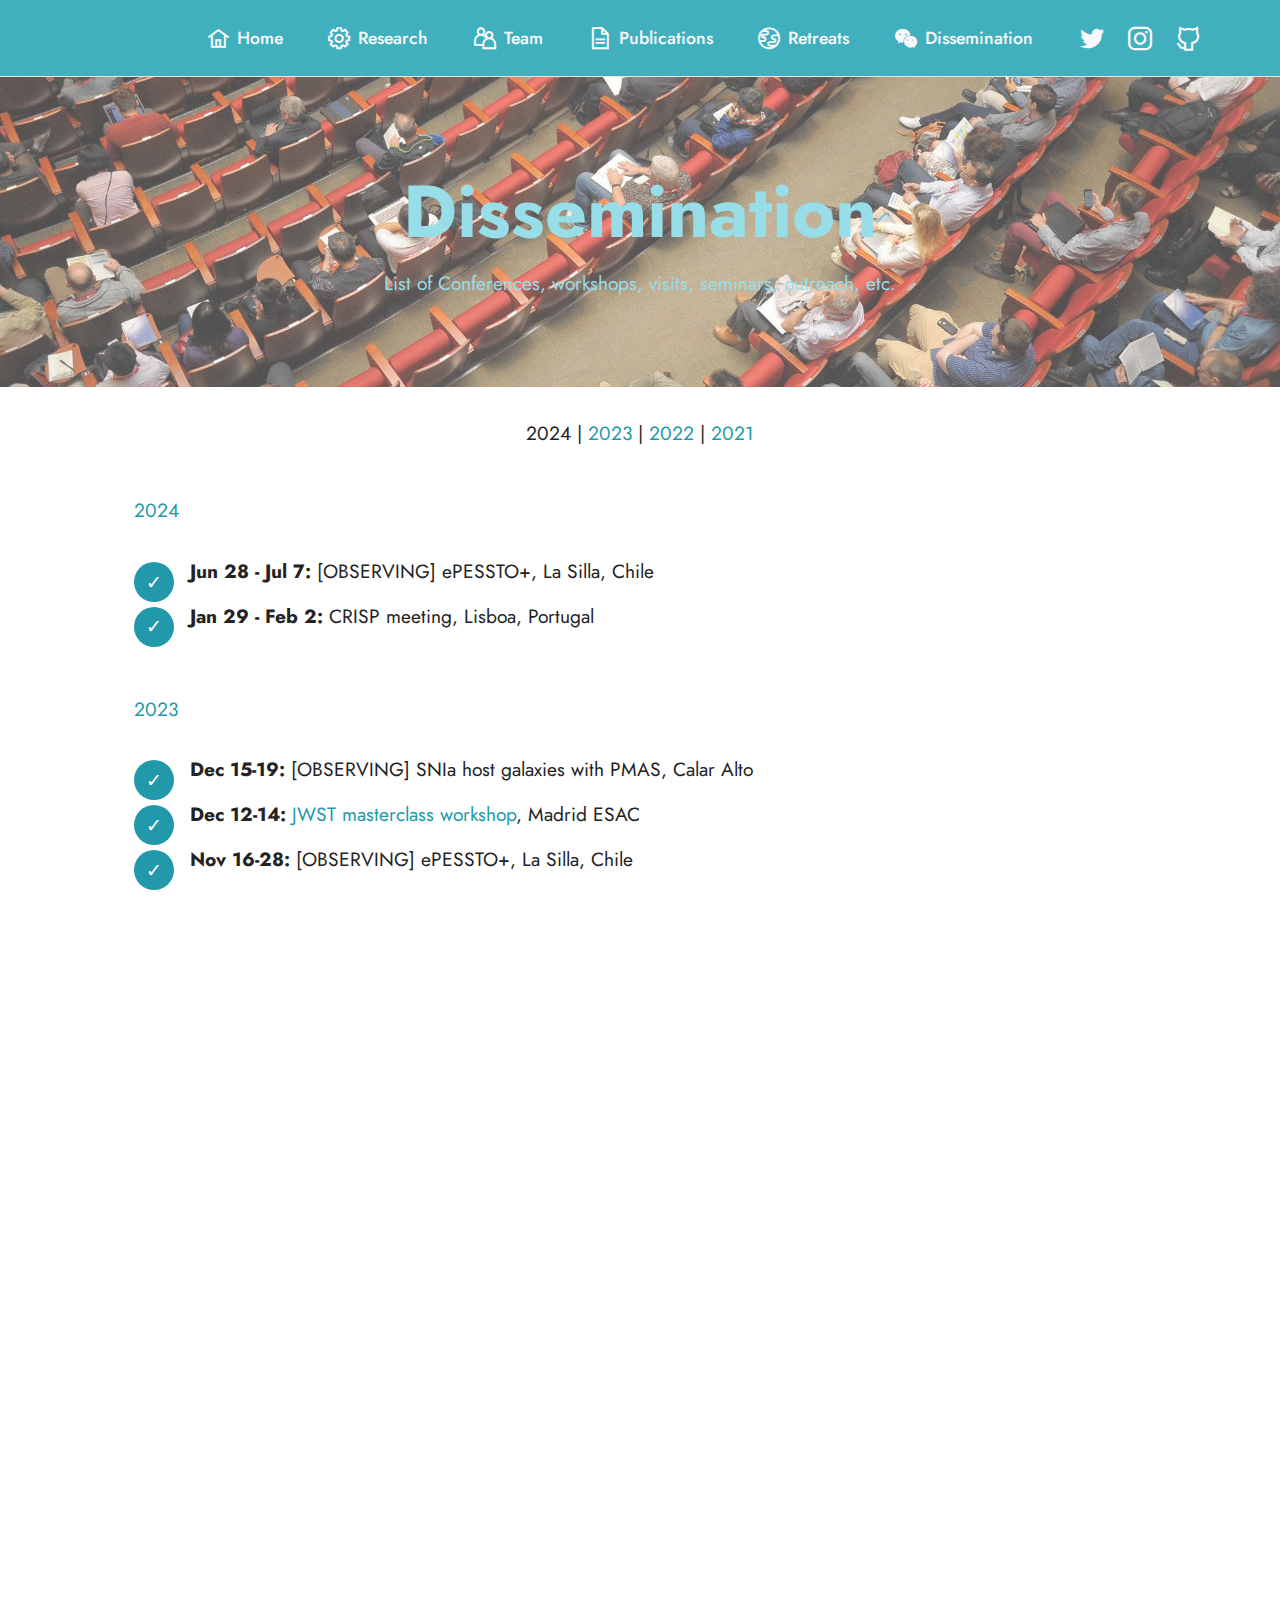
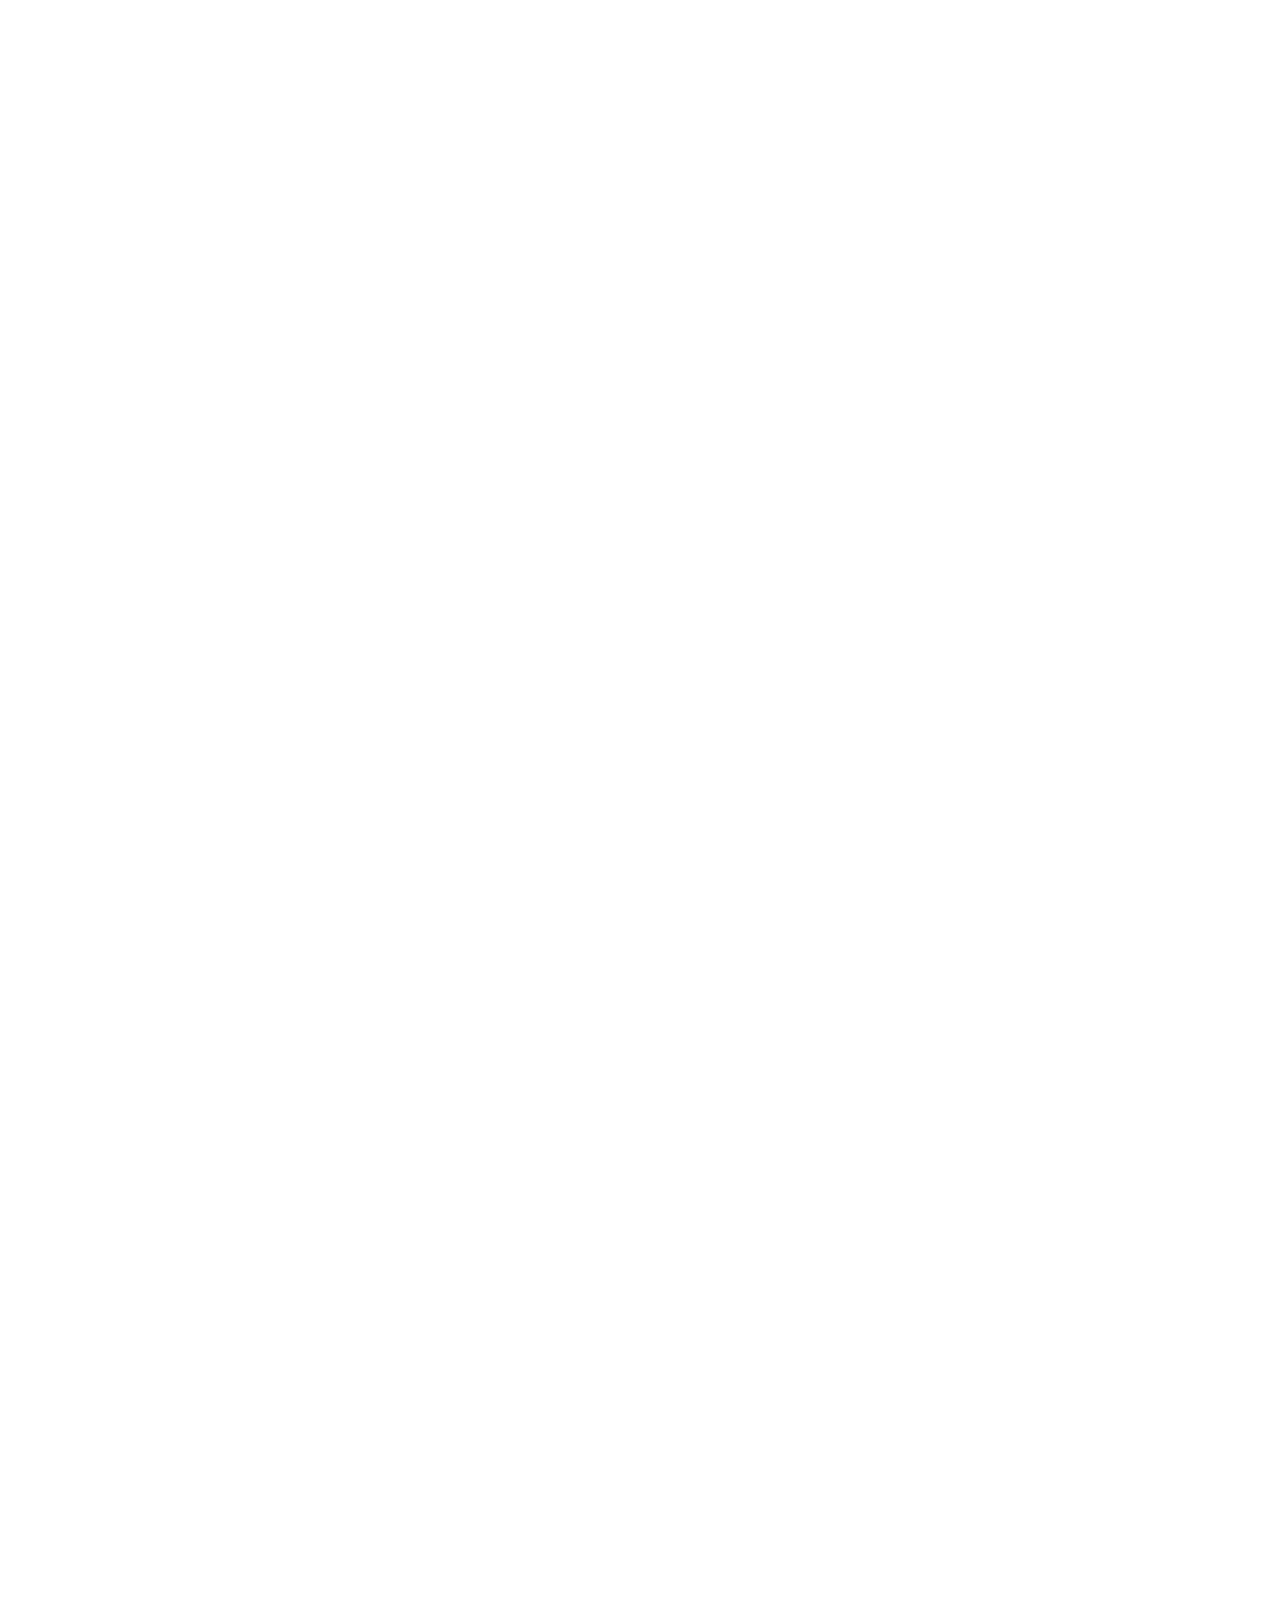
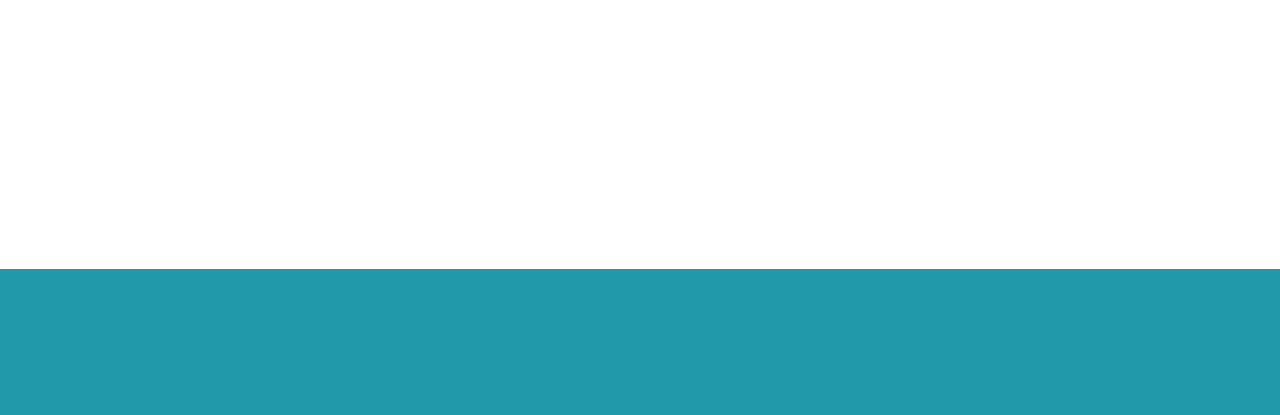
==== commit c82393d1: "Update 2025" ====
--- a/dissemination.html
+++ b/dissemination.html
@@ -52,7 +52,7 @@
             </button>
             <div class="collapse navbar-collapse" id="navbarSupportedContent">
                 <ul class="navbar-nav nav-dropdown nav-right navbar-nav-top-padding" data-app-modern-menu="true"><li class="nav-item"><a class="nav-link link text-white text-primary display-4" href="index.html"><span class="mobi-mbri mobi-mbri-home mbr-iconfont mbr-iconfont-btn"></span>Home</a></li><li class="nav-item"><a class="nav-link link text-white text-primary display-4" href="research.html"><span class="mobi-mbri mobi-mbri-setting mbr-iconfont mbr-iconfont-btn"></span>Research</a></li><li class="nav-item"><a class="nav-link link text-white text-primary display-4" href="team.html"><span class="mobi-mbri mobi-mbri-users mbr-iconfont mbr-iconfont-btn"></span>Team</a></li><li class="nav-item"><a class="nav-link link text-white text-primary display-4" href="publications.html"><span class="mobi-mbri mobi-mbri-file mbr-iconfont mbr-iconfont-btn"></span>Publications</a></li>
-                    <li class="nav-item"><a class="nav-link link text-white text-primary display-4" href="retreat2024.html"><span class="mobi-mbri mobi-mbri-globe mbr-iconfont mbr-iconfont-btn"></span>Retreats</a></li><li class="nav-item"><a class="nav-link link text-white text-primary display-4" href="dissemination.html"><span class="socicon socicon-wechat mbr-iconfont mbr-iconfont-btn"></span>Dissemination</a></li></ul>
+                    <li class="nav-item"><a class="nav-link link text-white text-primary display-4" href="retreats.html"><span class="mobi-mbri mobi-mbri-globe mbr-iconfont mbr-iconfont-btn"></span>Retreats</a></li><li class="nav-item"><a class="nav-link link text-white text-primary display-4" href="dissemination.html"><span class="socicon socicon-wechat mbr-iconfont mbr-iconfont-btn"></span>Dissemination</a></li></ul>
                 <div class="icons-menu">
                     <a class="iconfont-wrapper" href="https://twitter.com/hostflows" target="_blank">
                         <span class="p-2 mbr-iconfont socicon-twitter socicon"></span>
@@ -216,7 +216,7 @@
             </div>
         </div>
     </div>
-</section><section class="display-7" style="padding: 0;align-items: center;justify-content: center;flex-wrap: wrap;    align-content: center;display: flex;position: relative;height: 4rem;"><a href="https://mobiri.se/2549836" style="flex: 1 1;height: 4rem;position: absolute;width: 100%;z-index: 1;"><img alt="" style="height: 4rem;" src="[data-uri]"></a><p style="margin: 0;text-align: center;" class="display-7">&#8204;</p><a style="z-index:1" href="https://mobirise.com/builder/ai-website-generator.html">AI Website Generator</a></section><script src="assets/bootstrap/js/bootstrap.bundle.min.js"></script>  <script src="assets/parallax/jarallax.js"></script>  <script src="assets/smoothscroll/smooth-scroll.js"></script>  <script src="assets/ytplayer/index.js"></script>  <script src="assets/dropdown/js/navbar-dropdown.js"></script>  <script src="assets/theme/js/script.js"></script>  
+</section><section class="display-7" style="padding: 0;align-items: center;justify-content: center;flex-wrap: wrap;    align-content: center;display: flex;position: relative;height: 0rem;"><a href="https://mobiri.se/2549836" style="flex: 1 1;height: 0rem;position: absolute;width: 100%;z-index: 1;"><img alt="" style="height: 0rem;" src="[data-uri]"></a><p style="margin: 0;text-align: center;" class="display-7">&#8204;</p><a style="z-index:1" href="https://mobirise.com/builder/ai-website-creator.html"></a></section><script src="assets/bootstrap/js/bootstrap.bundle.min.js"></script>  <script src="assets/parallax/jarallax.js"></script>  <script src="assets/smoothscroll/smooth-scroll.js"></script>  <script src="assets/ytplayer/index.js"></script>  <script src="assets/dropdown/js/navbar-dropdown.js"></script>  <script src="assets/theme/js/script.js"></script>  
   
   
  <div id="scrollToTop" class="scrollToTop mbr-arrow-up"><a style="text-align: center;"><i class="mbr-arrow-up-icon mbr-arrow-up-icon-cm cm-icon cm-icon-smallarrow-up"></i></a></div>
--- a/assets/mobirise/css/mbr-additional.css
+++ b/assets/mobirise/css/mbr-additional.css
@@ -3422,75 +3422,6 @@
     left: -1rem;
   }
 }
-.cid-tEZpqJzEEI {
-  padding-top: 0rem;
-  padding-bottom: 2rem;
-  background: #fafafa;
-}
-.cid-tEZpqJzEEI .team-card {
-  margin-bottom: 2rem;
-  transition: all 0.3s;
-}
-.cid-tEZpqJzEEI .team-card:hover {
-  transform: translateY(-10px);
-}
-.cid-tEZpqJzEEI .card-wrap {
-  background: #ffffff;
-  border-radius: 4px;
-}
-@media (max-width: 991px) {
-  .cid-tEZpqJzEEI .card-wrap {
-    margin-bottom: 2rem;
-  }
-}
-.cid-tEZpqJzEEI .card-wrap .image-wrap img {
-  width: 100%;
-}
-@media (min-width: 768px) {
-  .cid-tEZpqJzEEI .card-wrap .content-wrap {
-    padding: 2rem;
-  }
-}
-@media (max-width: 767px) {
-  .cid-tEZpqJzEEI .card-wrap .content-wrap {
-    padding: 1rem;
-  }
-}
-.cid-tEZpqJzEEI .social-row {
-  text-align: center;
-}
-.cid-tEZpqJzEEI .social-row .soc-item {
-  display: inline-block;
-  text-align: center;
-  border-radius: 50%;
-  margin-right: 0.6rem;
-  margin-bottom: 1rem;
-  padding: 0.5rem;
-  border: 2px solid #65c6d4;
-  transition: all 0.3s;
-}
-.cid-tEZpqJzEEI .social-row .soc-item .mbr-iconfont {
-  transition: all 0.3s;
-  display: flex;
-  justify-content: center;
-  align-content: center;
-  color: #65c6d4;
-  font-size: 1.5rem;
-}
-.cid-tEZpqJzEEI .social-row .soc-item:hover {
-  background-color: #65c6d4;
-}
-.cid-tEZpqJzEEI .social-row .soc-item:hover .mbr-iconfont {
-  color: #000000;
-}
-.cid-tEZpqJzEEI .card-title,
-.cid-tEZpqJzEEI .social-row {
-  color: #2299aa;
-}
-.cid-tEZpqJzEEI .mbr-role,
-.cid-tEZpqJzEEI .social-row {
-  color: #40b0bf;
-}
 .cid-tVupHitCoN {
   padding-top: 1rem;
   padding-bottom: 2rem;
@@ -4693,7 +4624,7 @@
 }
 .cid-uzXB8TeRDt {
   padding-top: 6rem;
-  padding-bottom: 6rem;
+  padding-bottom: 1rem;
   background-color: #ffffff;
 }
 .cid-uzXB8TeRDt .mbr-fallback-image.disabled {
@@ -4746,6 +4677,63 @@
   color: #555555;
 }
 .cid-uzXB8TeRDt .card-title {
+  color: #2299aa;
+}
+.cid-uzXVd3CldX {
+  padding-top: 1rem;
+  padding-bottom: 6rem;
+  background-color: #ffffff;
+}
+.cid-uzXVd3CldX .mbr-fallback-image.disabled {
+  display: none;
+}
+.cid-uzXVd3CldX .mbr-fallback-image {
+  display: block;
+  background-size: cover;
+  background-position: center center;
+  width: 100%;
+  height: 100%;
+  position: absolute;
+  top: 0;
+}
+.cid-uzXVd3CldX .card-wrapper {
+  border-radius: 4px;
+  background: #fafafa;
+}
+@media (min-width: 992px) {
+  .cid-uzXVd3CldX .card-wrapper {
+    padding: 2rem;
+  }
+}
+@media (max-width: 991px) {
+  .cid-uzXVd3CldX .card-wrapper {
+    padding: 1rem;
+    margin-bottom: 2rem;
+  }
+}
+.cid-uzXVd3CldX .row {
+  align-items: center;
+  justify-content: center;
+}
+@media (max-width: 767px) {
+  .cid-uzXVd3CldX .row .row {
+    flex-direction: column-reverse;
+  }
+  .cid-uzXVd3CldX .row .row .img-wrapper {
+    margin-bottom: 2rem;
+  }
+}
+.cid-uzXVd3CldX .img-wrapper img {
+  width: 100%;
+  object-fit: cover;
+}
+.cid-uzXVd3CldX .card-subtitle {
+  color: #40b0bf;
+}
+.cid-uzXVd3CldX .mbr-text {
+  color: #555555;
+}
+.cid-uzXVd3CldX .card-title {
   color: #2299aa;
 }
 .cid-uzXB8TskIw {
--- a/assets/mobirise/css/mbr-additional.css
+++ b/assets/mobirise/css/mbr-additional.css
@@ -3422,75 +3422,6 @@
     left: -1rem;
   }
 }
-.cid-tEZpqJzEEI {
-  padding-top: 0rem;
-  padding-bottom: 2rem;
-  background: #fafafa;
-}
-.cid-tEZpqJzEEI .team-card {
-  margin-bottom: 2rem;
-  transition: all 0.3s;
-}
-.cid-tEZpqJzEEI .team-card:hover {
-  transform: translateY(-10px);
-}
-.cid-tEZpqJzEEI .card-wrap {
-  background: #ffffff;
-  border-radius: 4px;
-}
-@media (max-width: 991px) {
-  .cid-tEZpqJzEEI .card-wrap {
-    margin-bottom: 2rem;
-  }
-}
-.cid-tEZpqJzEEI .card-wrap .image-wrap img {
-  width: 100%;
-}
-@media (min-width: 768px) {
-  .cid-tEZpqJzEEI .card-wrap .content-wrap {
-    padding: 2rem;
-  }
-}
-@media (max-width: 767px) {
-  .cid-tEZpqJzEEI .card-wrap .content-wrap {
-    padding: 1rem;
-  }
-}
-.cid-tEZpqJzEEI .social-row {
-  text-align: center;
-}
-.cid-tEZpqJzEEI .social-row .soc-item {
-  display: inline-block;
-  text-align: center;
-  border-radius: 50%;
-  margin-right: 0.6rem;
-  margin-bottom: 1rem;
-  padding: 0.5rem;
-  border: 2px solid #65c6d4;
-  transition: all 0.3s;
-}
-.cid-tEZpqJzEEI .social-row .soc-item .mbr-iconfont {
-  transition: all 0.3s;
-  display: flex;
-  justify-content: center;
-  align-content: center;
-  color: #65c6d4;
-  font-size: 1.5rem;
-}
-.cid-tEZpqJzEEI .social-row .soc-item:hover {
-  background-color: #65c6d4;
-}
-.cid-tEZpqJzEEI .social-row .soc-item:hover .mbr-iconfont {
-  color: #000000;
-}
-.cid-tEZpqJzEEI .card-title,
-.cid-tEZpqJzEEI .social-row {
-  color: #2299aa;
-}
-.cid-tEZpqJzEEI .mbr-role,
-.cid-tEZpqJzEEI .social-row {
-  color: #40b0bf;
-}
 .cid-tVupHitCoN {
   padding-top: 1rem;
   padding-bottom: 2rem;
@@ -4693,7 +4624,7 @@
 }
 .cid-uzXB8TeRDt {
   padding-top: 6rem;
-  padding-bottom: 6rem;
+  padding-bottom: 1rem;
   background-color: #ffffff;
 }
 .cid-uzXB8TeRDt .mbr-fallback-image.disabled {
@@ -4746,6 +4677,63 @@
   color: #555555;
 }
 .cid-uzXB8TeRDt .card-title {
+  color: #2299aa;
+}
+.cid-uzXVd3CldX {
+  padding-top: 1rem;
+  padding-bottom: 6rem;
+  background-color: #ffffff;
+}
+.cid-uzXVd3CldX .mbr-fallback-image.disabled {
+  display: none;
+}
+.cid-uzXVd3CldX .mbr-fallback-image {
+  display: block;
+  background-size: cover;
+  background-position: center center;
+  width: 100%;
+  height: 100%;
+  position: absolute;
+  top: 0;
+}
+.cid-uzXVd3CldX .card-wrapper {
+  border-radius: 4px;
+  background: #fafafa;
+}
+@media (min-width: 992px) {
+  .cid-uzXVd3CldX .card-wrapper {
+    padding: 2rem;
+  }
+}
+@media (max-width: 991px) {
+  .cid-uzXVd3CldX .card-wrapper {
+    padding: 1rem;
+    margin-bottom: 2rem;
+  }
+}
+.cid-uzXVd3CldX .row {
+  align-items: center;
+  justify-content: center;
+}
+@media (max-width: 767px) {
+  .cid-uzXVd3CldX .row .row {
+    flex-direction: column-reverse;
+  }
+  .cid-uzXVd3CldX .row .row .img-wrapper {
+    margin-bottom: 2rem;
+  }
+}
+.cid-uzXVd3CldX .img-wrapper img {
+  width: 100%;
+  object-fit: cover;
+}
+.cid-uzXVd3CldX .card-subtitle {
+  color: #40b0bf;
+}
+.cid-uzXVd3CldX .mbr-text {
+  color: #555555;
+}
+.cid-uzXVd3CldX .card-title {
   color: #2299aa;
 }
 .cid-uzXB8TskIw {
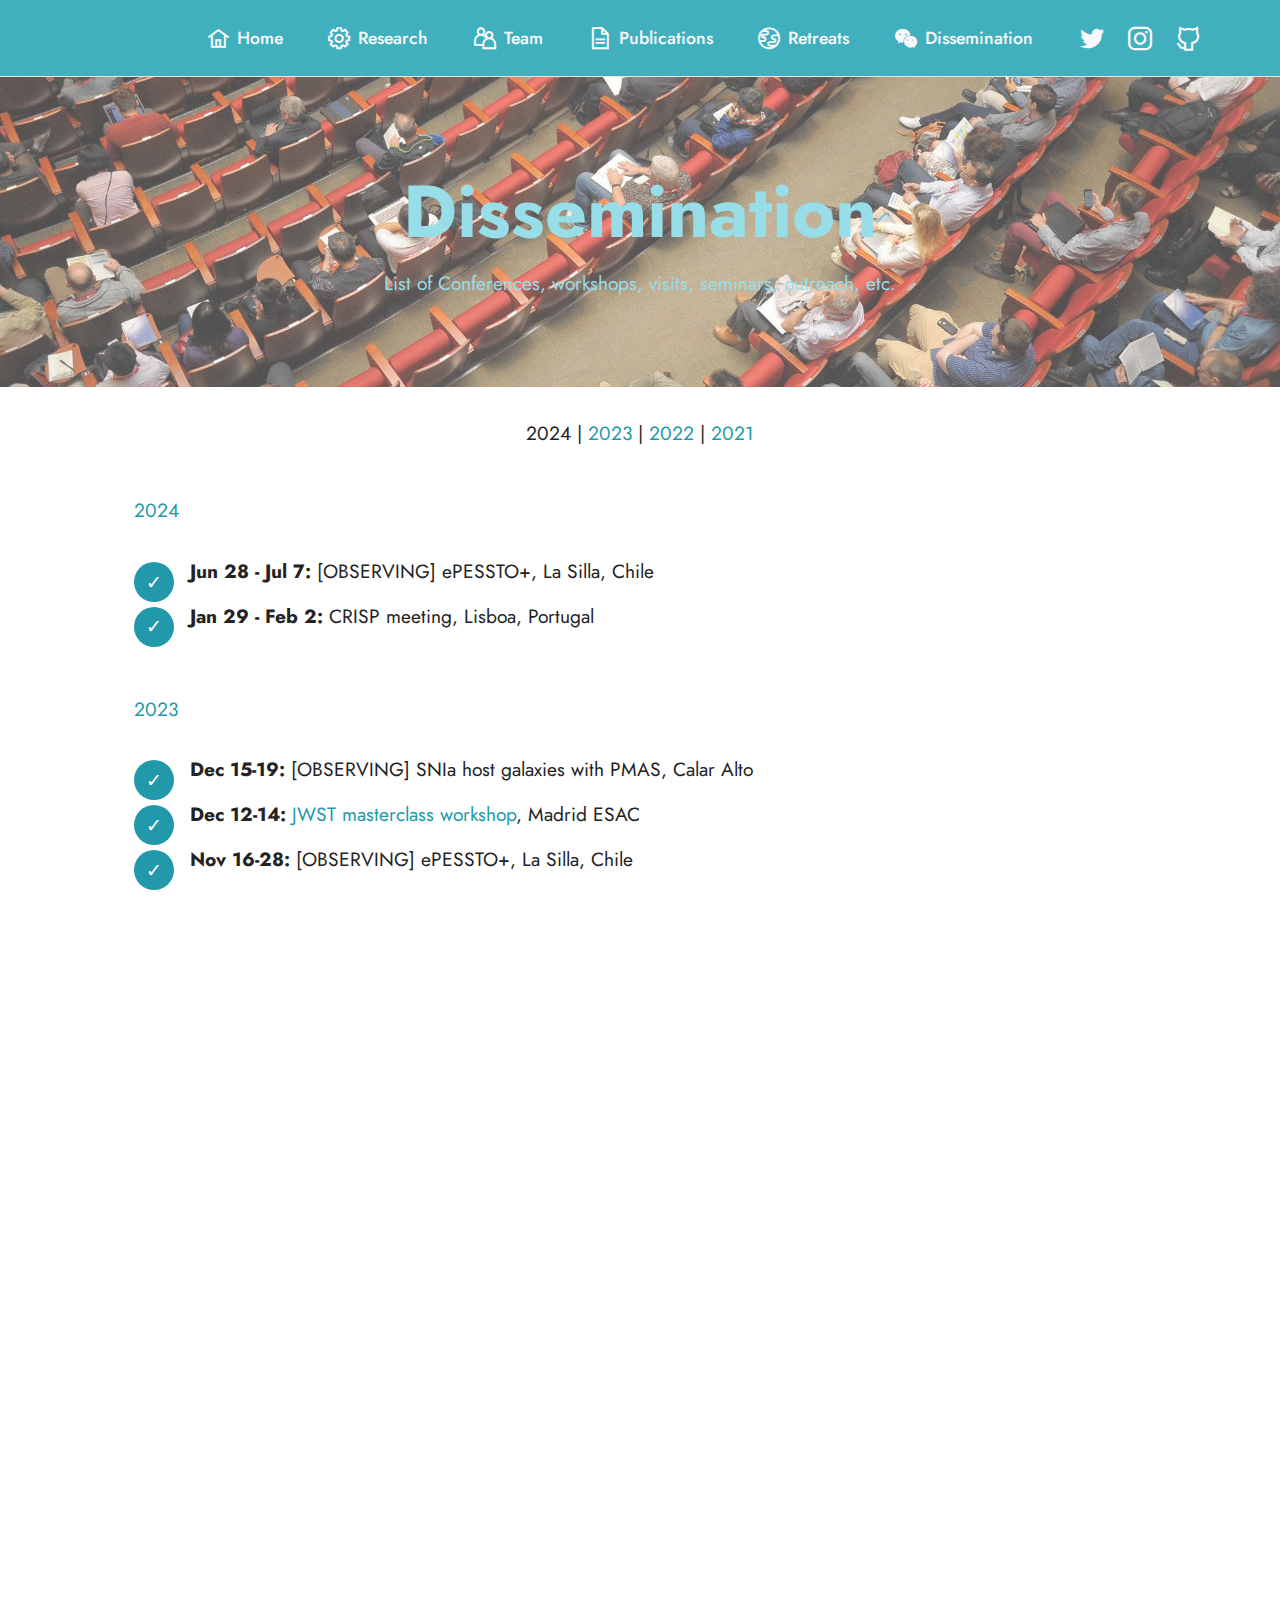
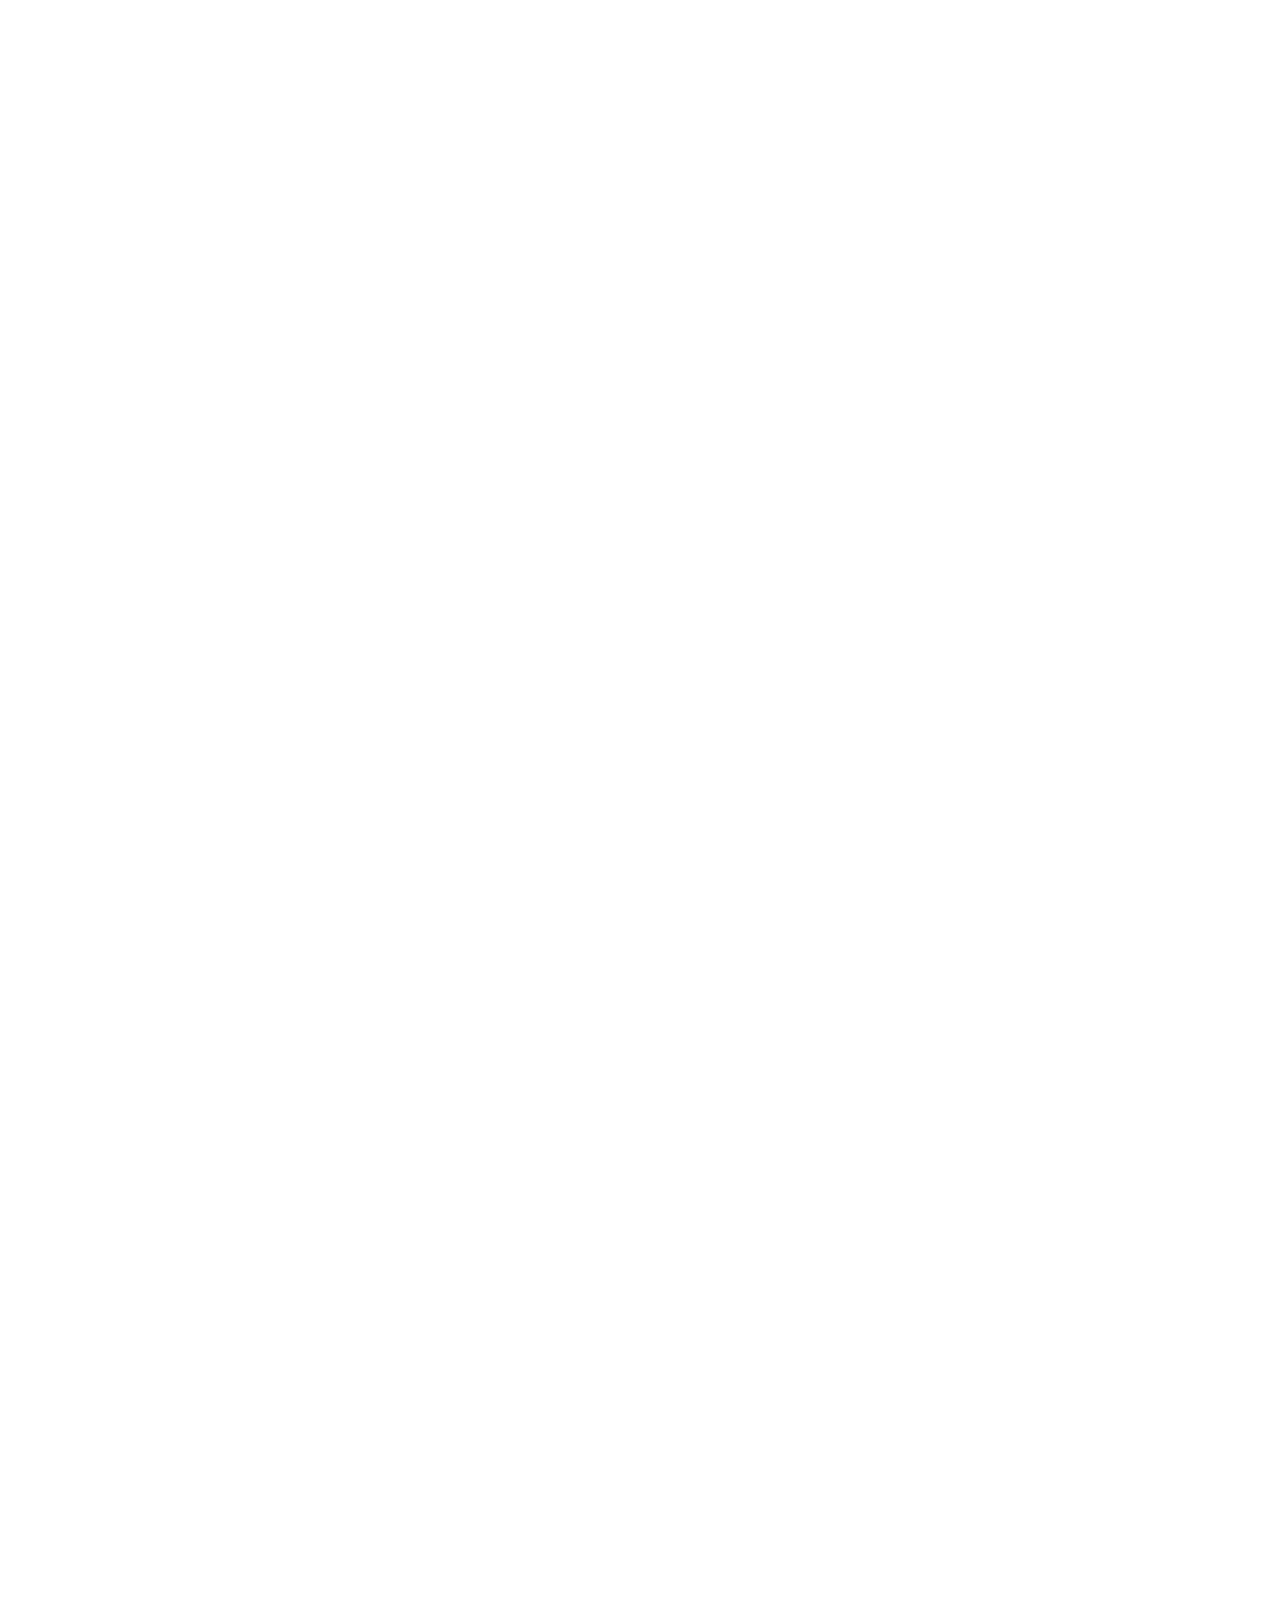
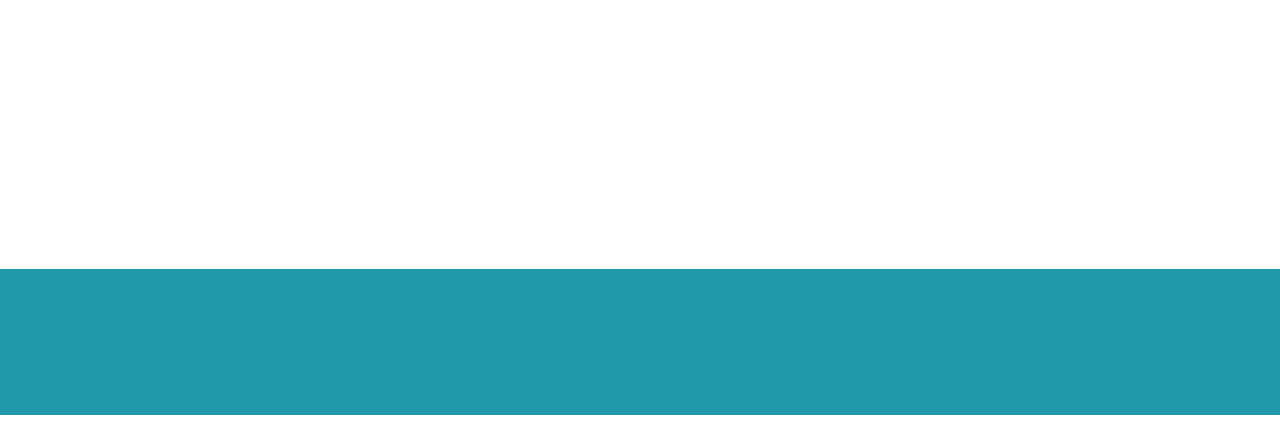
==== commit 0ccf67b5: "Update retreat225" ====
--- a/dissemination.html
+++ b/dissemination.html
@@ -216,7 +216,7 @@
             </div>
         </div>
     </div>
-</section><section class="display-7" style="padding: 0;align-items: center;justify-content: center;flex-wrap: wrap;    align-content: center;display: flex;position: relative;height: 0rem;"><a href="https://mobiri.se/2549836" style="flex: 1 1;height: 0rem;position: absolute;width: 100%;z-index: 1;"><img alt="" style="height: 0rem;" src="[data-uri]"></a><p style="margin: 0;text-align: center;" class="display-7">&#8204;</p><a style="z-index:1" href="https://mobirise.com/builder/ai-website-creator.html"></a></section><script src="assets/bootstrap/js/bootstrap.bundle.min.js"></script>  <script src="assets/parallax/jarallax.js"></script>  <script src="assets/smoothscroll/smooth-scroll.js"></script>  <script src="assets/ytplayer/index.js"></script>  <script src="assets/dropdown/js/navbar-dropdown.js"></script>  <script src="assets/theme/js/script.js"></script>  
+</section><section class="display-7" style="padding: 0;align-items: center;justify-content: center;flex-wrap: wrap;    align-content: center;display: flex;position: relative;height: 0rem;"><a href="https://mobiri.se/2549836" style="flex: 1 1;height: 0rem;position: absolute;width: 100%;z-index: 1;"></a><p style="margin: 0;text-align: center;" class="display-7">&#8204;</p><a style="z-index:1" href="https://mobirise.com/builder/ai-website-builder.html">AI Website Software</a></section><script src="assets/bootstrap/js/bootstrap.bundle.min.js"></script>  <script src="assets/parallax/jarallax.js"></script>  <script src="assets/smoothscroll/smooth-scroll.js"></script>  <script src="assets/ytplayer/index.js"></script>  <script src="assets/dropdown/js/navbar-dropdown.js"></script>  <script src="assets/mbr-tabs/mbr-tabs.js"></script>  <script src="assets/theme/js/script.js"></script>  
   
   
  <div id="scrollToTop" class="scrollToTop mbr-arrow-up"><a style="text-align: center;"><i class="mbr-arrow-up-icon mbr-arrow-up-icon-cm cm-icon cm-icon-smallarrow-up"></i></a></div>
--- a/assets/mobirise/css/mbr-additional.css
+++ b/assets/mobirise/css/mbr-additional.css
@@ -4147,7 +4147,7 @@
 }
 .cid-u8PnVEUaZR {
   padding-top: 2rem;
-  padding-bottom: 0rem;
+  padding-bottom: 2rem;
   background-color: #2299aa;
 }
 .cid-u8PnVEUaZR .row-links {
@@ -4576,6 +4576,38 @@
     left: -1rem;
   }
 }
+.cid-uFEvmAi7uc {
+  padding-top: 60px;
+  padding-bottom: 60px;
+  background-color: #ffffff;
+}
+.cid-uFEvmAi7uc .mbr-fallback-image.disabled {
+  display: none;
+}
+.cid-uFEvmAi7uc .mbr-fallback-image {
+  display: block;
+  background-size: cover;
+  background-position: center center;
+  width: 100%;
+  height: 100%;
+  position: absolute;
+  top: 0;
+}
+.cid-uFEvmAi7uc .row {
+  align-items: stretch;
+  justify-content: center;
+}
+.cid-uFEvmAi7uc .row .img-item {
+  display: -webkit-flex;
+  flex-direction: column;
+  justify-content: center;
+  width: 100%;
+}
+.cid-uFEvmAi7uc .row .img-item img {
+  width: 100%;
+  object-fit: cover;
+  min-height: 1px;
+}
 .cid-uzXB8SYWD8 {
   padding-top: 4rem;
   padding-bottom: 4rem;
@@ -4842,7 +4874,7 @@
 }
 .cid-uzXB8U4UWz {
   padding-top: 2rem;
-  padding-bottom: 0rem;
+  padding-bottom: 2rem;
   background-color: #2299aa;
 }
 .cid-uzXB8U4UWz .row-links {
@@ -5278,7 +5310,7 @@
 }
 .cid-uzXBpUhc1y {
   padding-top: 2rem;
-  padding-bottom: 0rem;
+  padding-bottom: 2rem;
   background-color: #2299aa;
 }
 .cid-uzXBpUhc1y .row-links {
@@ -5773,7 +5805,7 @@
 }
 .cid-uzXJnPVLK1 {
   padding-top: 2rem;
-  padding-bottom: 0rem;
+  padding-bottom: 2rem;
   background-color: #2299aa;
 }
 .cid-uzXJnPVLK1 .row-links {
@@ -6207,7 +6239,7 @@
 }
 .cid-uzXJAgWJh7 {
   padding-top: 2rem;
-  padding-bottom: 0rem;
+  padding-bottom: 2rem;
   background-color: #2299aa;
 }
 .cid-uzXJAgWJh7 .row-links {
--- a/assets/mobirise/css/mbr-additional.css
+++ b/assets/mobirise/css/mbr-additional.css
@@ -4147,7 +4147,7 @@
 }
 .cid-u8PnVEUaZR {
   padding-top: 2rem;
-  padding-bottom: 0rem;
+  padding-bottom: 2rem;
   background-color: #2299aa;
 }
 .cid-u8PnVEUaZR .row-links {
@@ -4576,6 +4576,38 @@
     left: -1rem;
   }
 }
+.cid-uFEvmAi7uc {
+  padding-top: 60px;
+  padding-bottom: 60px;
+  background-color: #ffffff;
+}
+.cid-uFEvmAi7uc .mbr-fallback-image.disabled {
+  display: none;
+}
+.cid-uFEvmAi7uc .mbr-fallback-image {
+  display: block;
+  background-size: cover;
+  background-position: center center;
+  width: 100%;
+  height: 100%;
+  position: absolute;
+  top: 0;
+}
+.cid-uFEvmAi7uc .row {
+  align-items: stretch;
+  justify-content: center;
+}
+.cid-uFEvmAi7uc .row .img-item {
+  display: -webkit-flex;
+  flex-direction: column;
+  justify-content: center;
+  width: 100%;
+}
+.cid-uFEvmAi7uc .row .img-item img {
+  width: 100%;
+  object-fit: cover;
+  min-height: 1px;
+}
 .cid-uzXB8SYWD8 {
   padding-top: 4rem;
   padding-bottom: 4rem;
@@ -4842,7 +4874,7 @@
 }
 .cid-uzXB8U4UWz {
   padding-top: 2rem;
-  padding-bottom: 0rem;
+  padding-bottom: 2rem;
   background-color: #2299aa;
 }
 .cid-uzXB8U4UWz .row-links {
@@ -5278,7 +5310,7 @@
 }
 .cid-uzXBpUhc1y {
   padding-top: 2rem;
-  padding-bottom: 0rem;
+  padding-bottom: 2rem;
   background-color: #2299aa;
 }
 .cid-uzXBpUhc1y .row-links {
@@ -5773,7 +5805,7 @@
 }
 .cid-uzXJnPVLK1 {
   padding-top: 2rem;
-  padding-bottom: 0rem;
+  padding-bottom: 2rem;
   background-color: #2299aa;
 }
 .cid-uzXJnPVLK1 .row-links {
@@ -6207,7 +6239,7 @@
 }
 .cid-uzXJAgWJh7 {
   padding-top: 2rem;
-  padding-bottom: 0rem;
+  padding-bottom: 2rem;
   background-color: #2299aa;
 }
 .cid-uzXJAgWJh7 .row-links {
